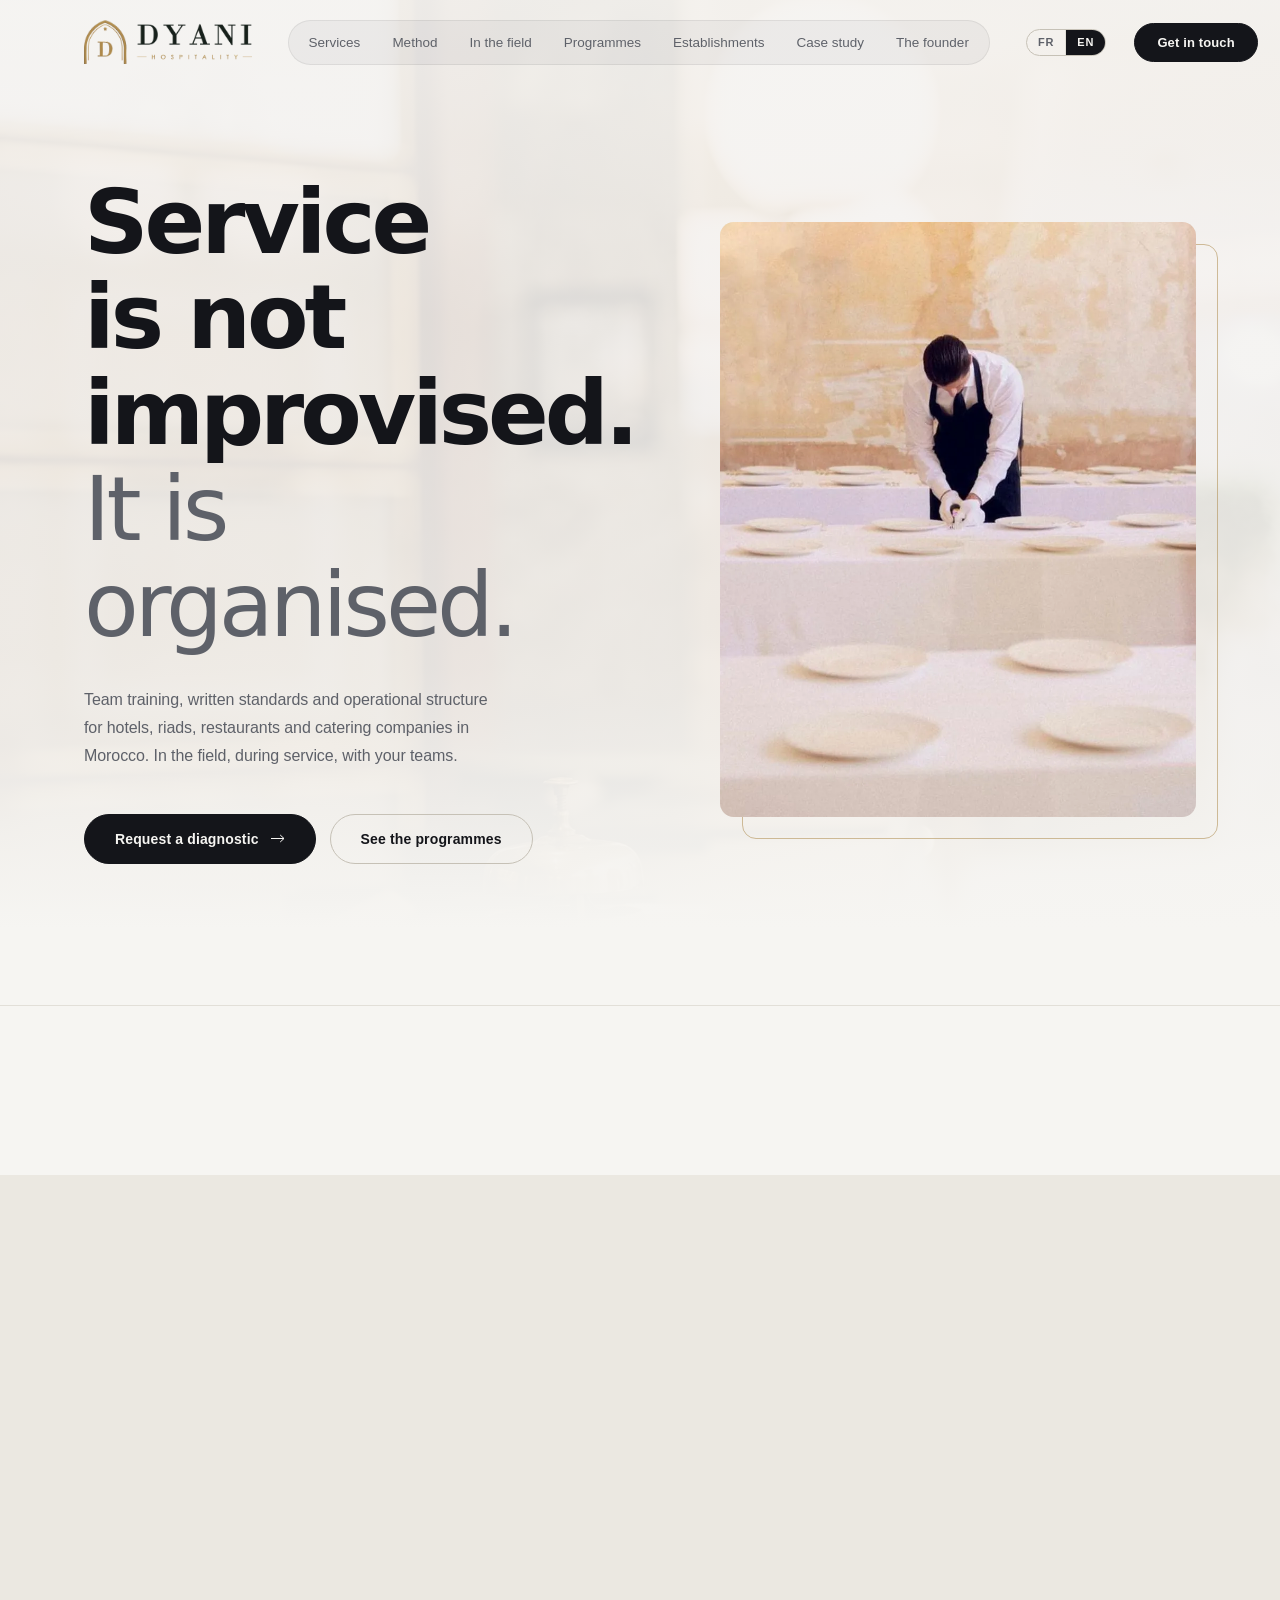
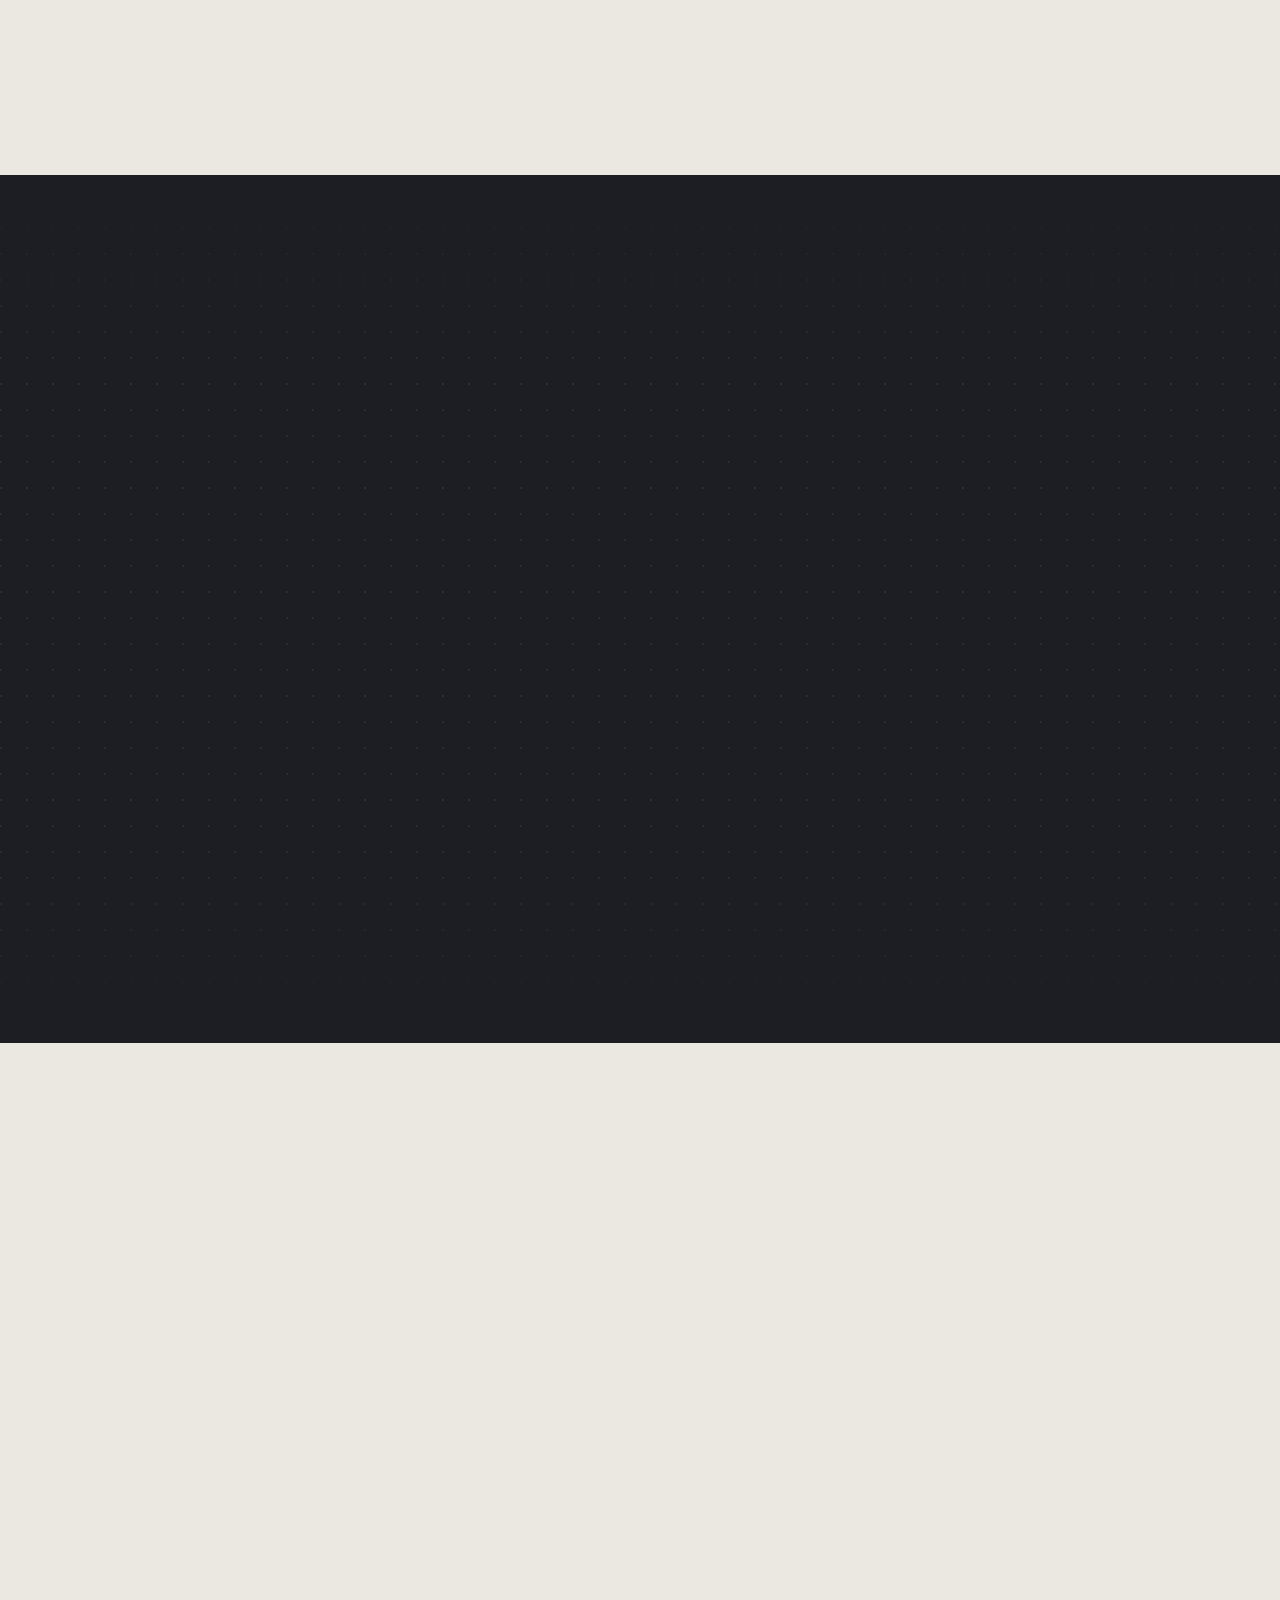
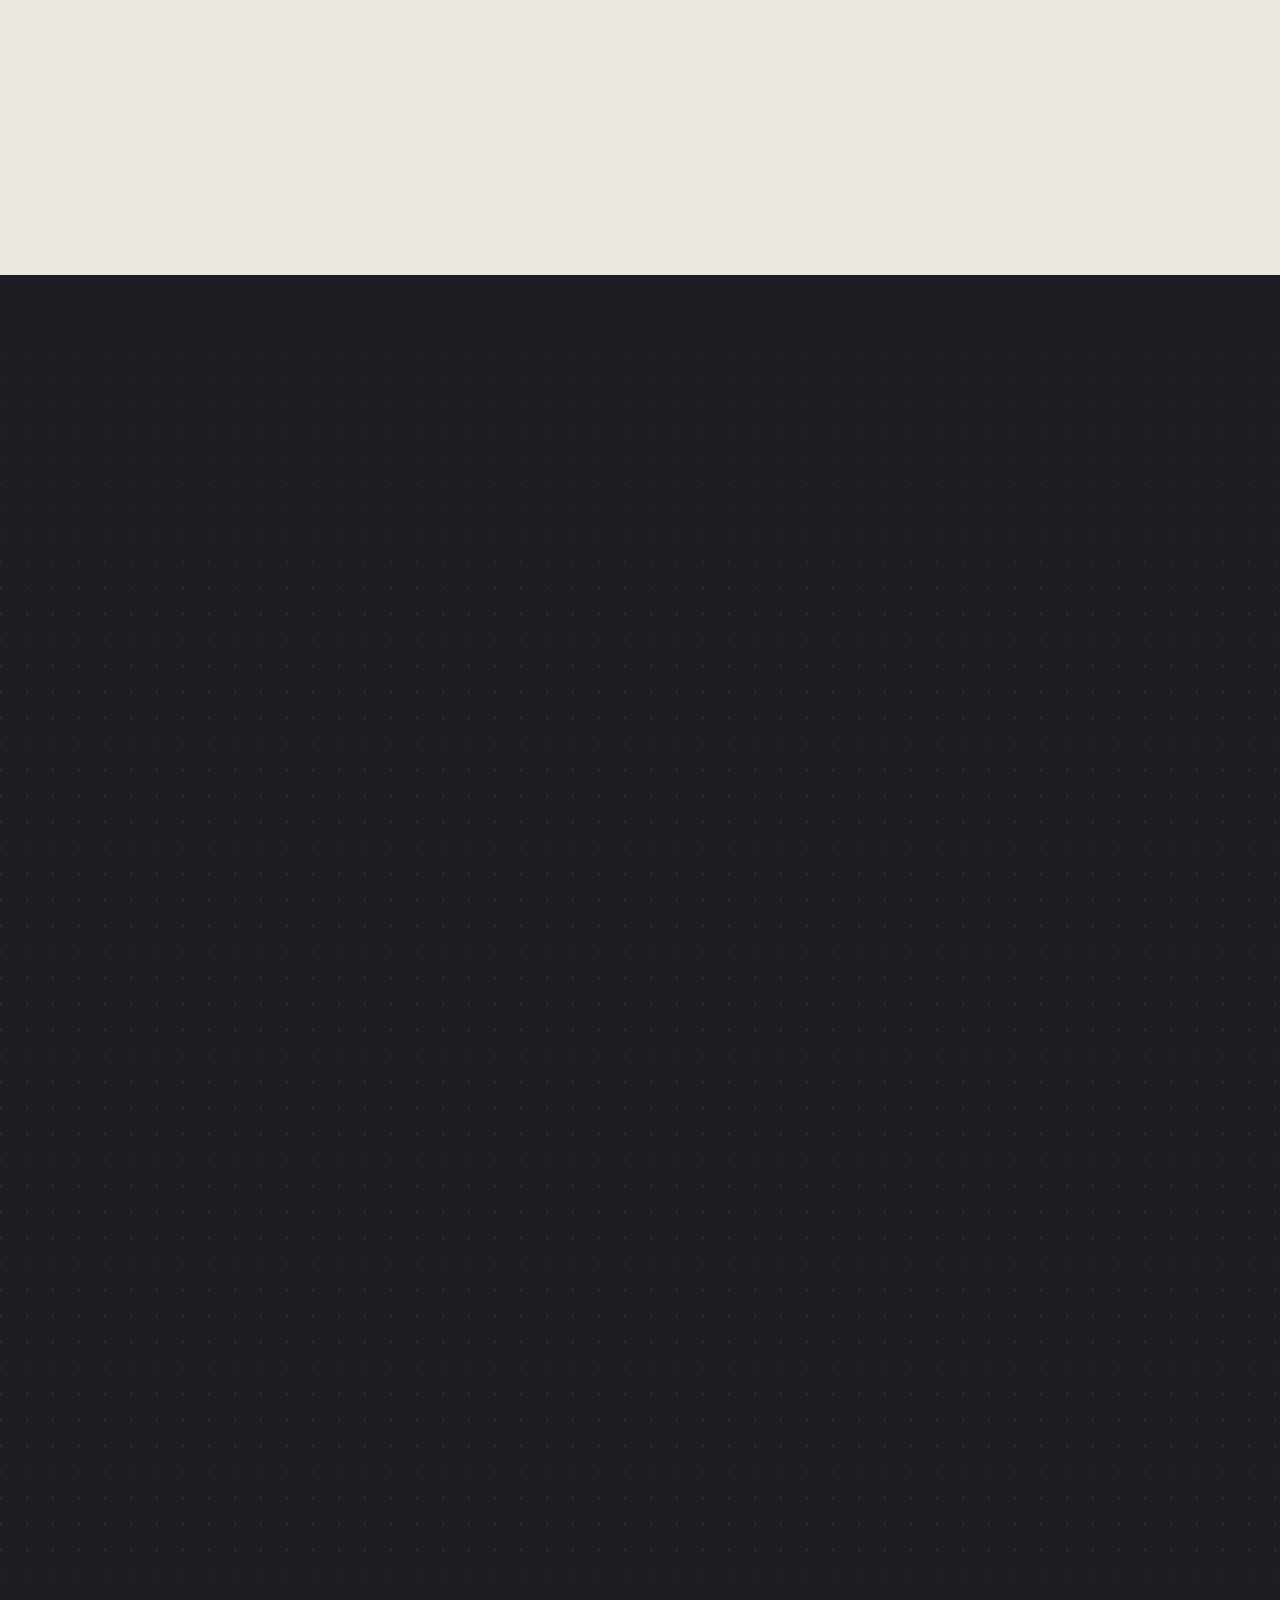
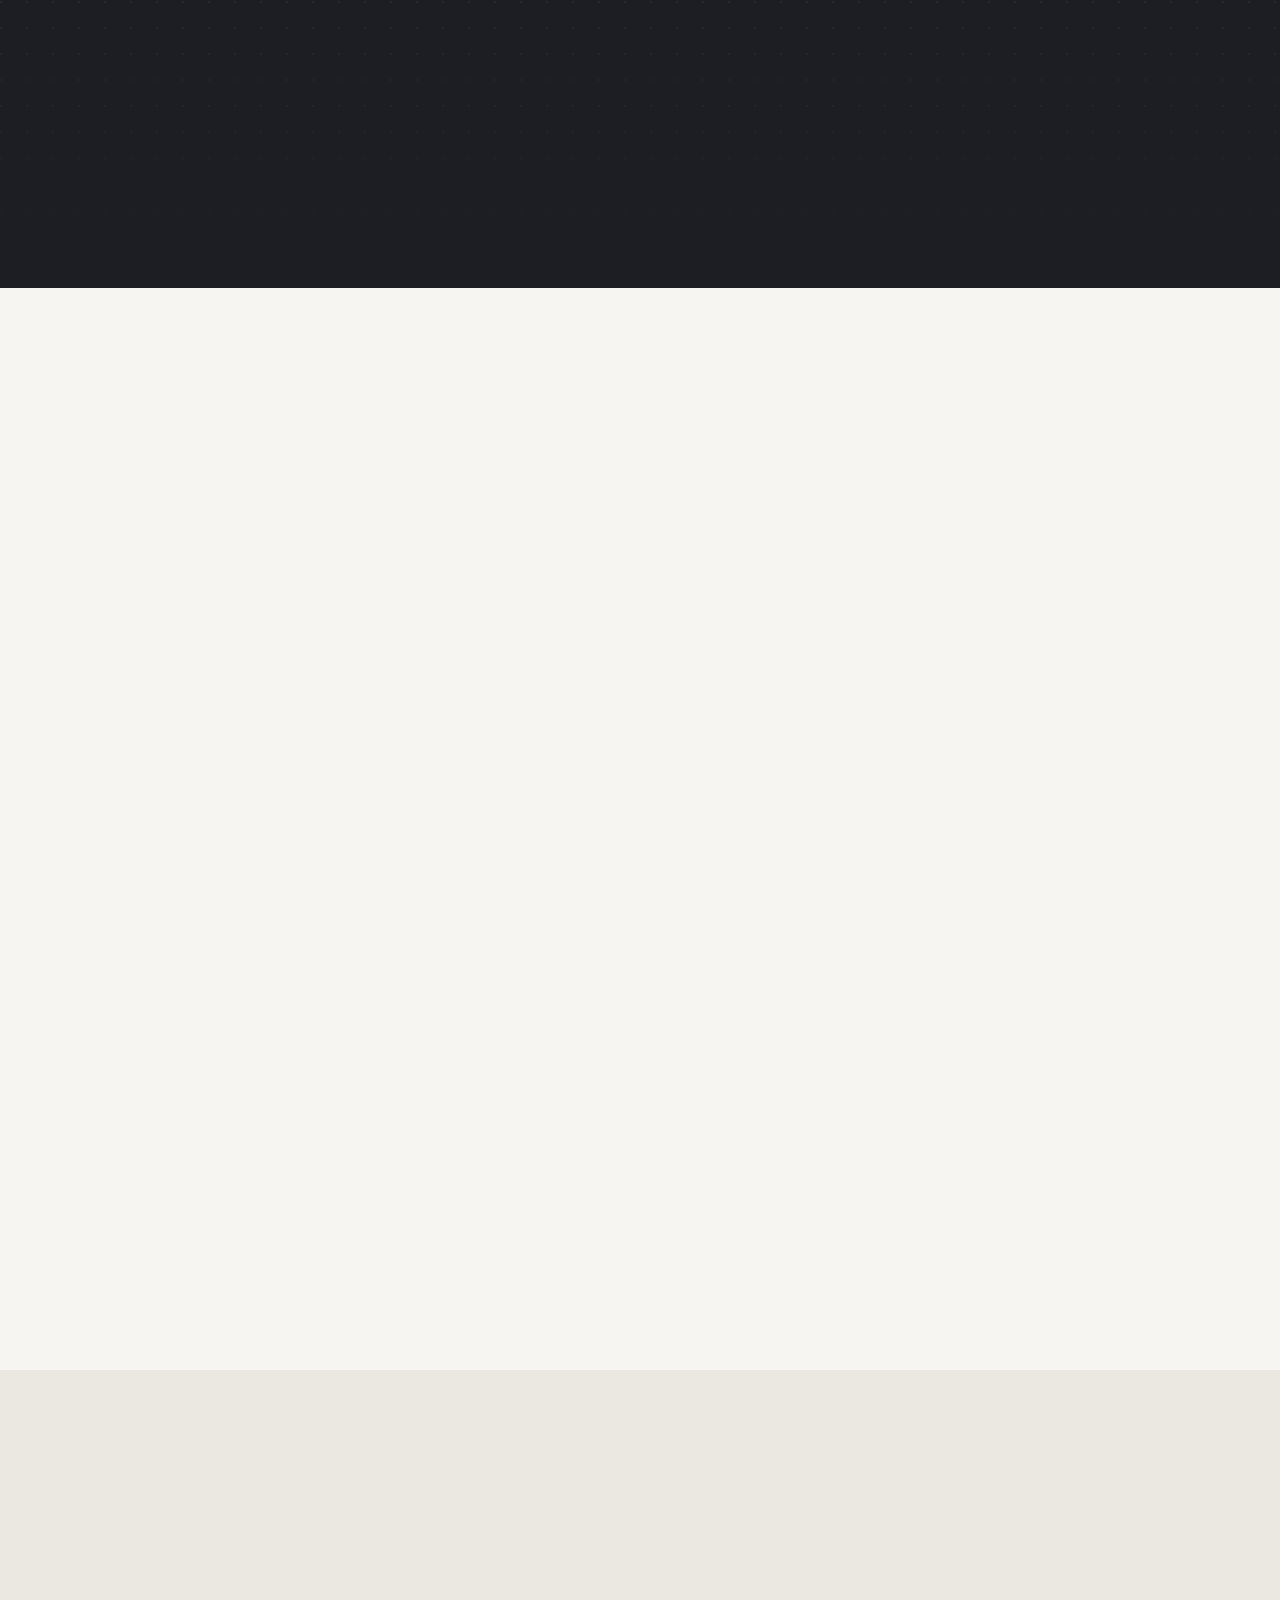
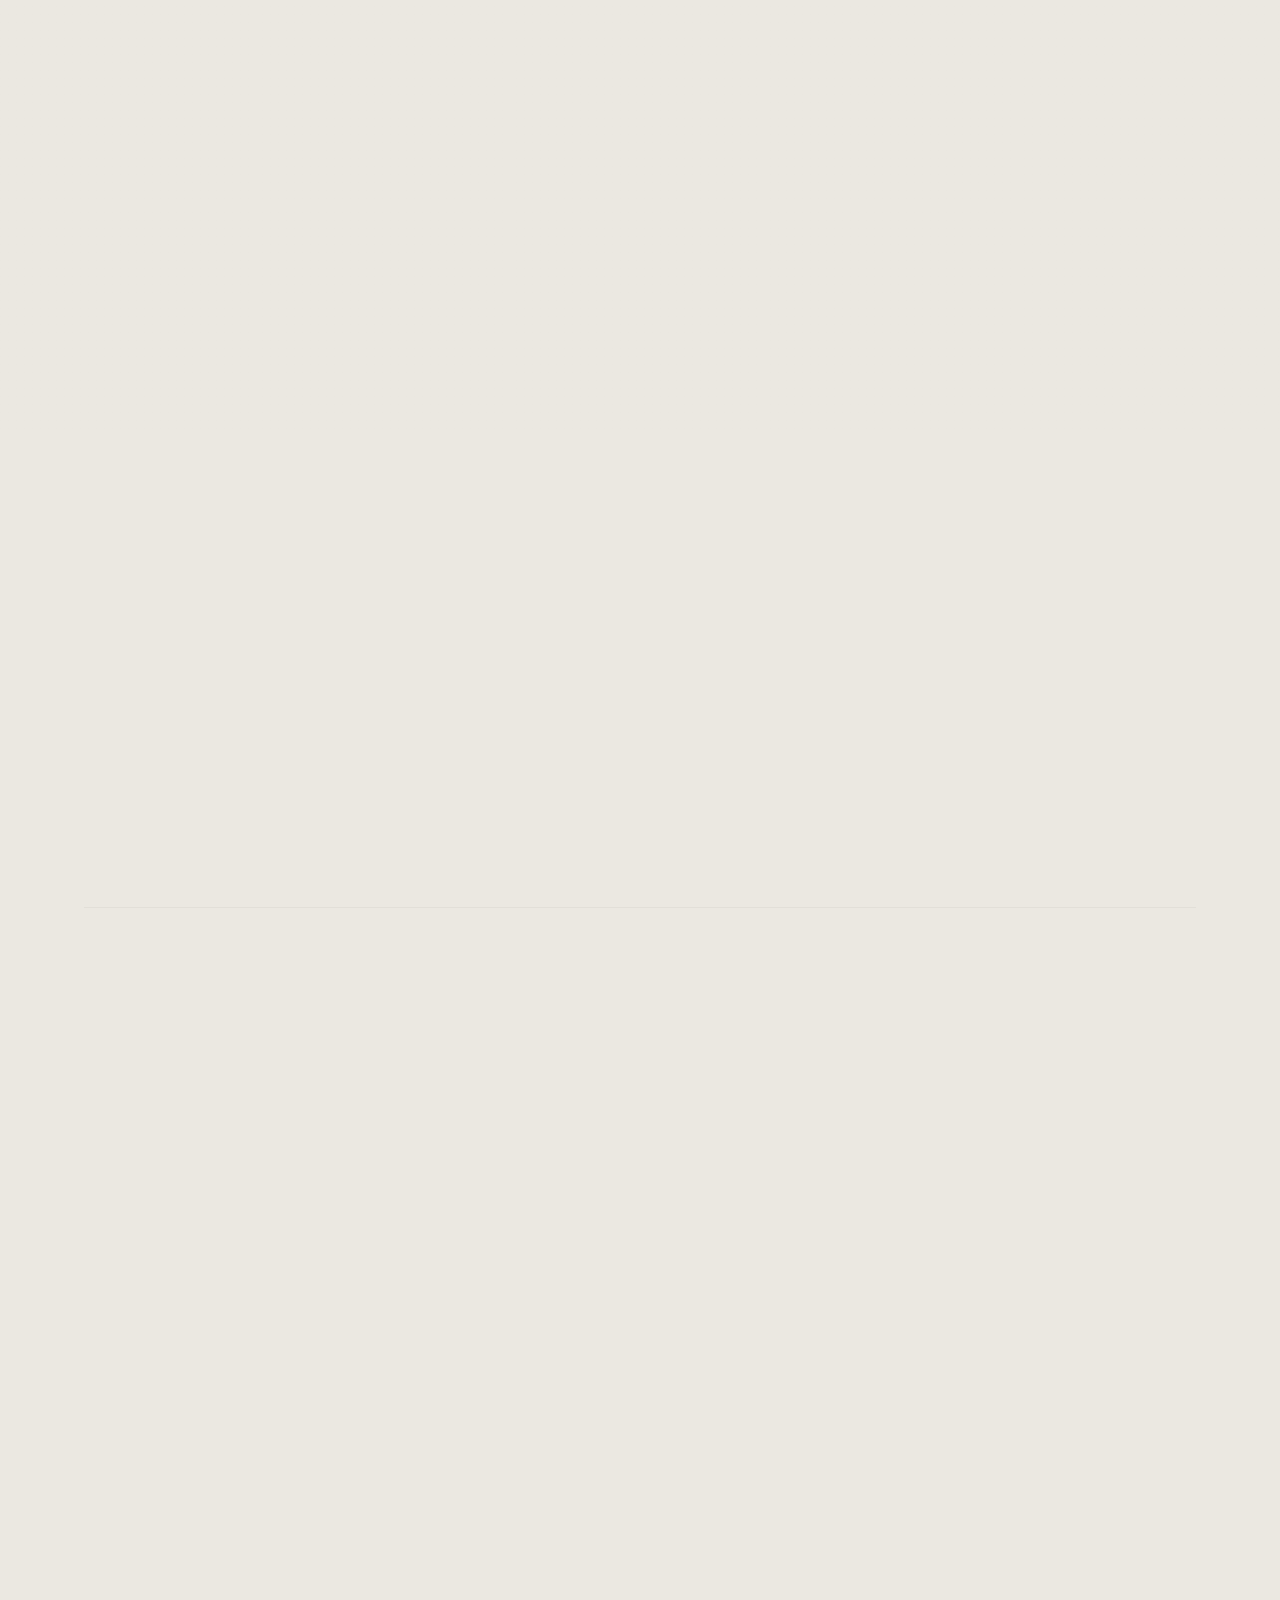
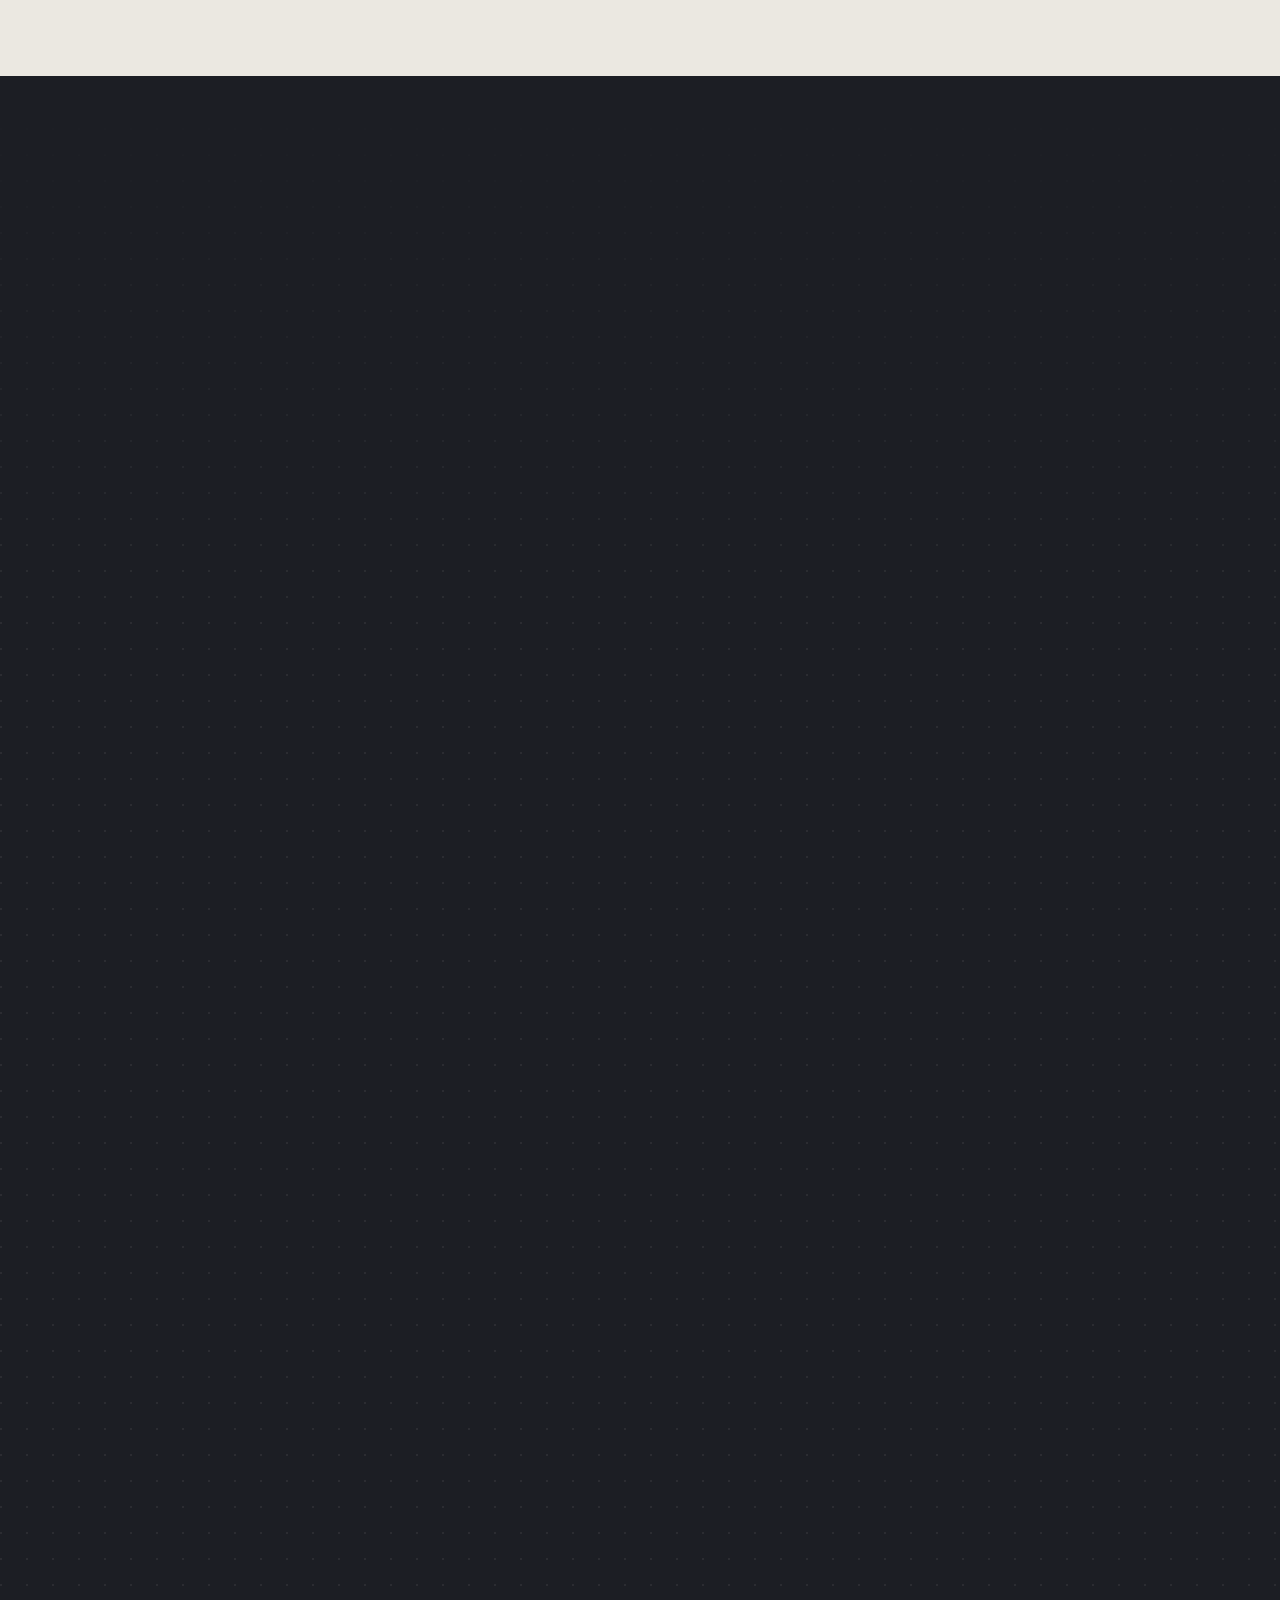
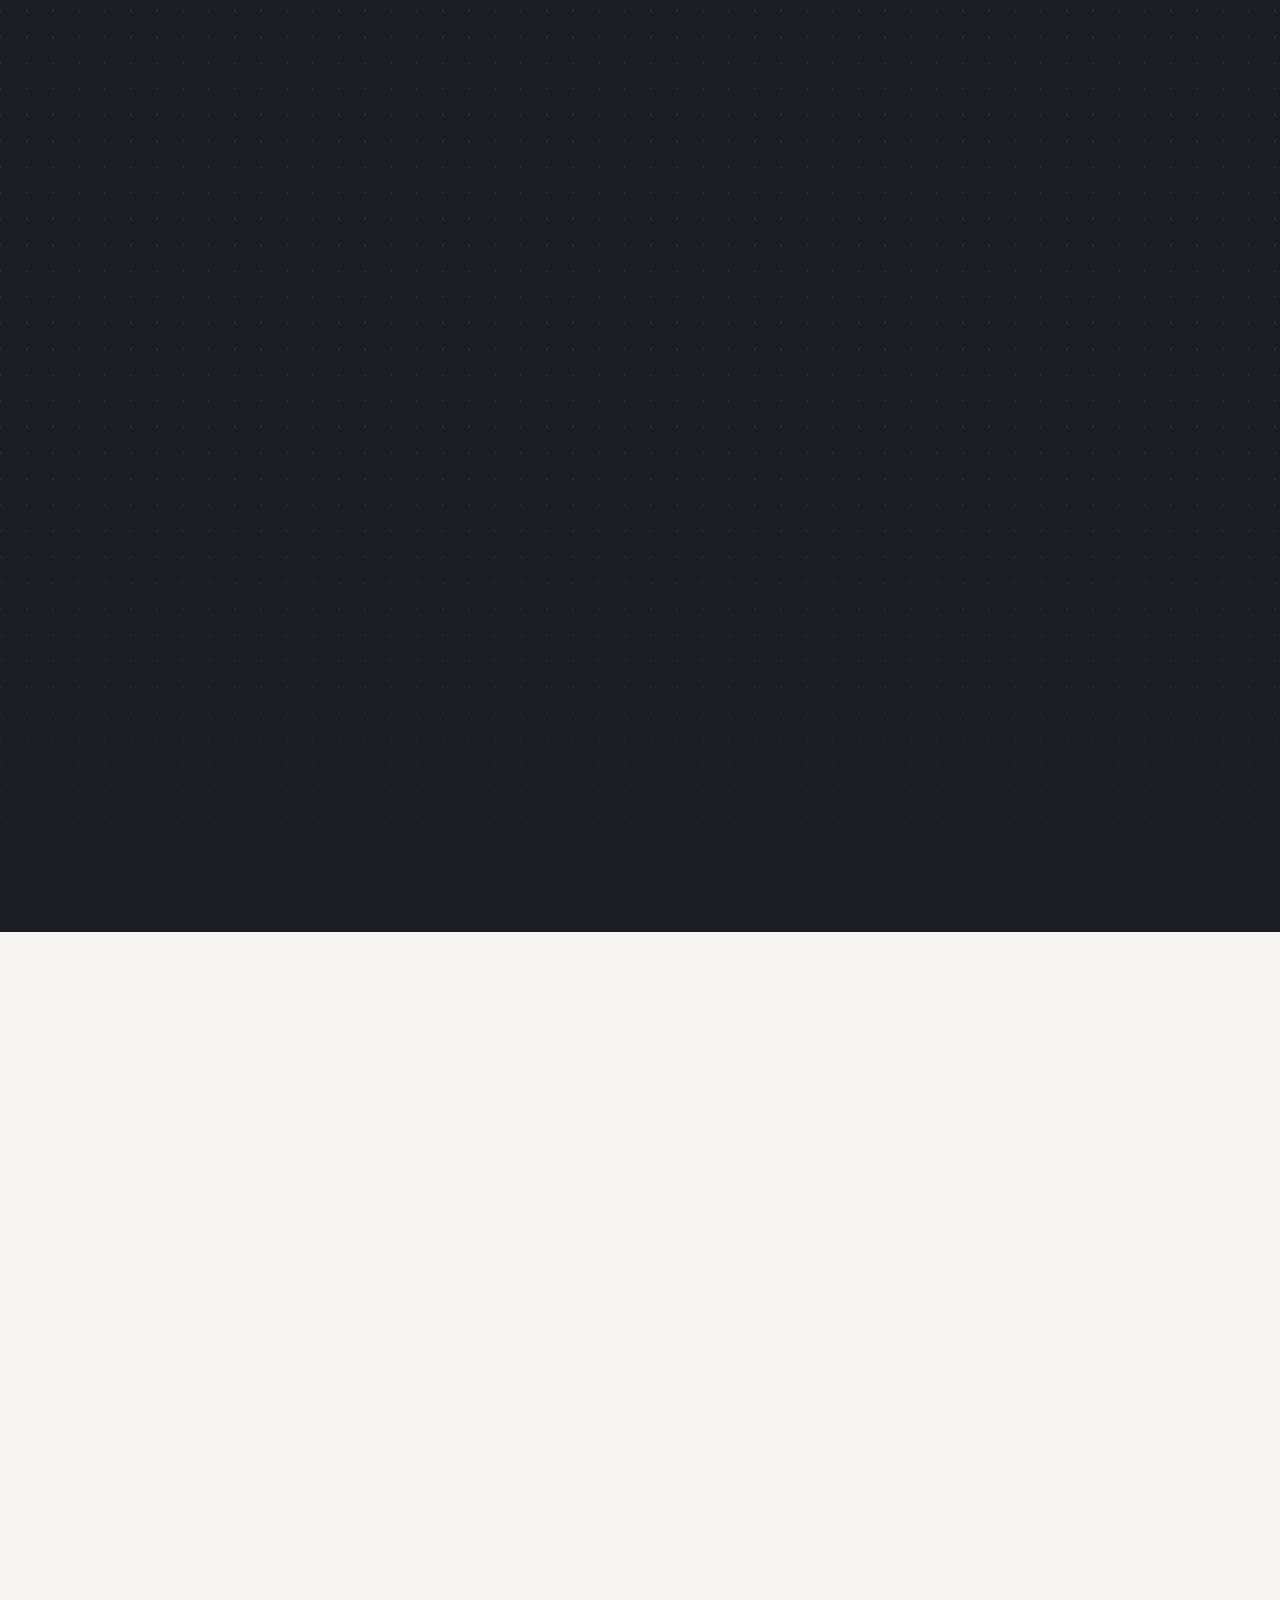
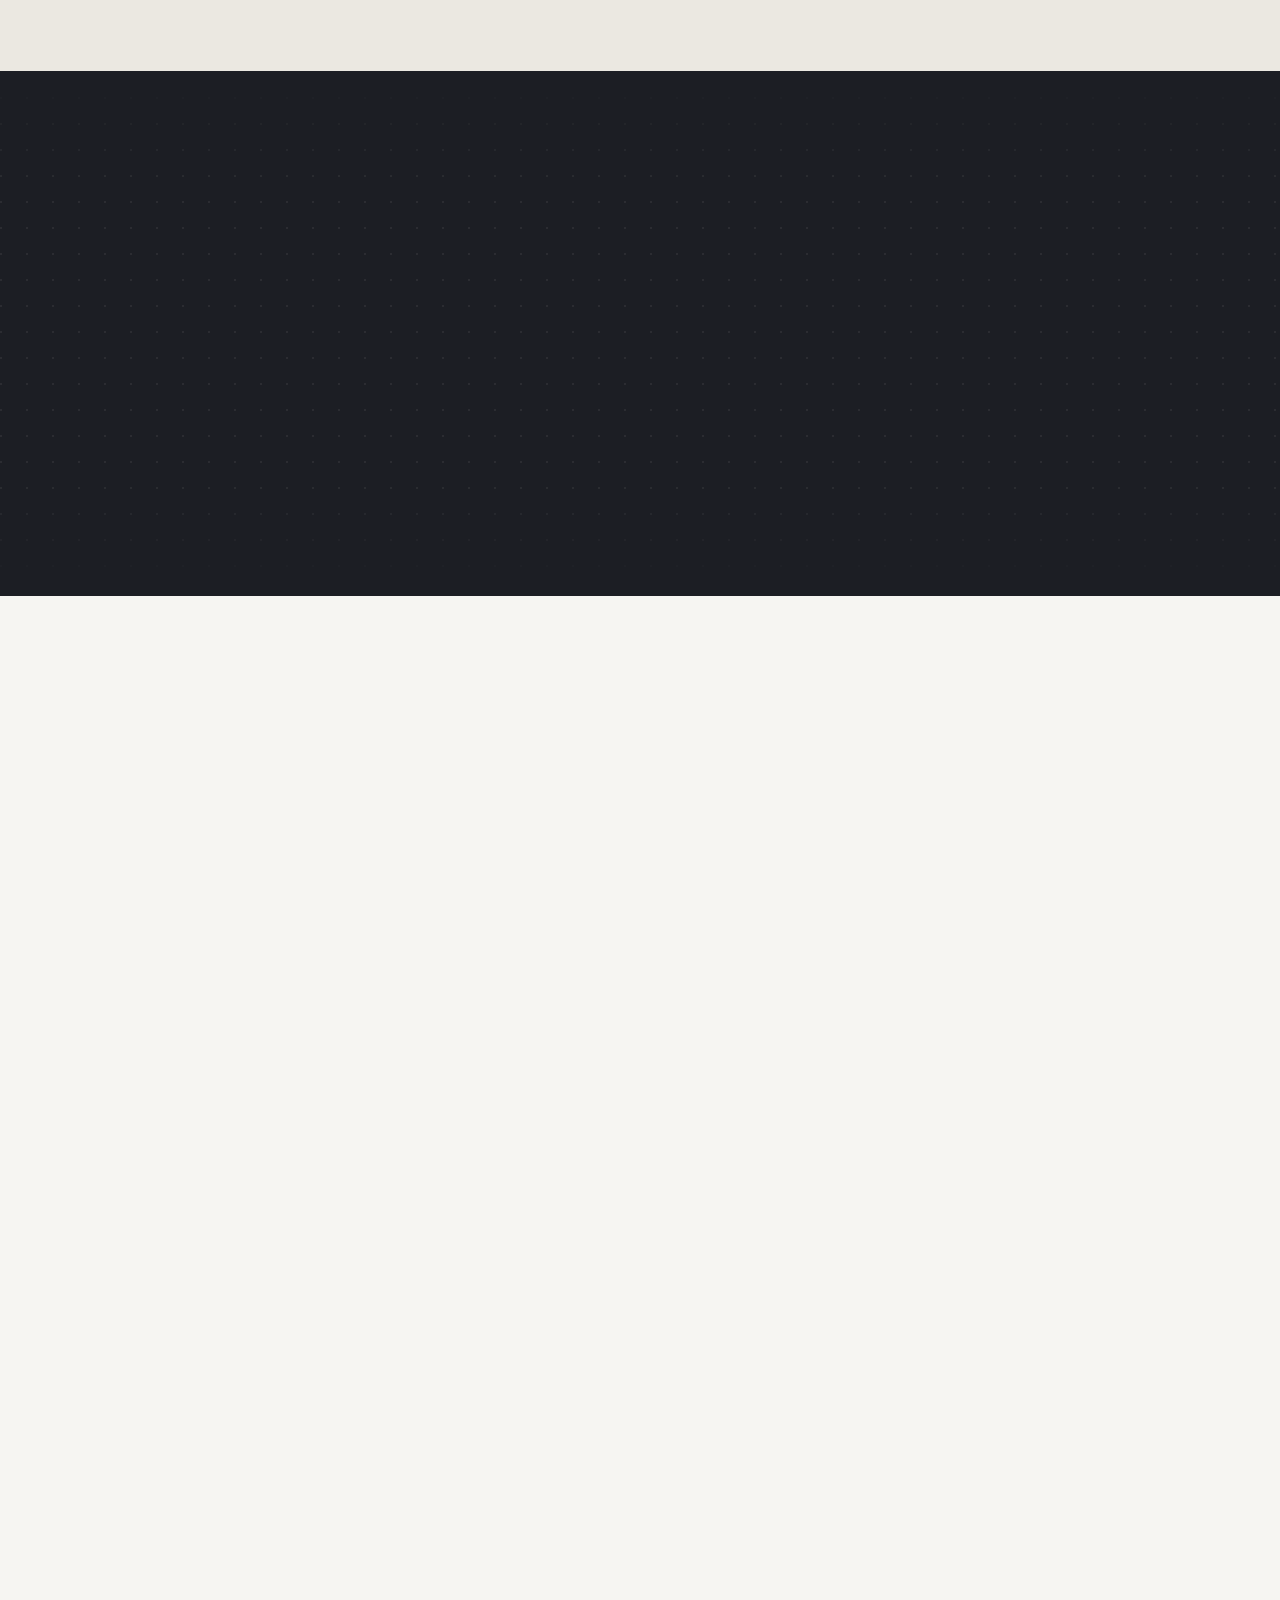
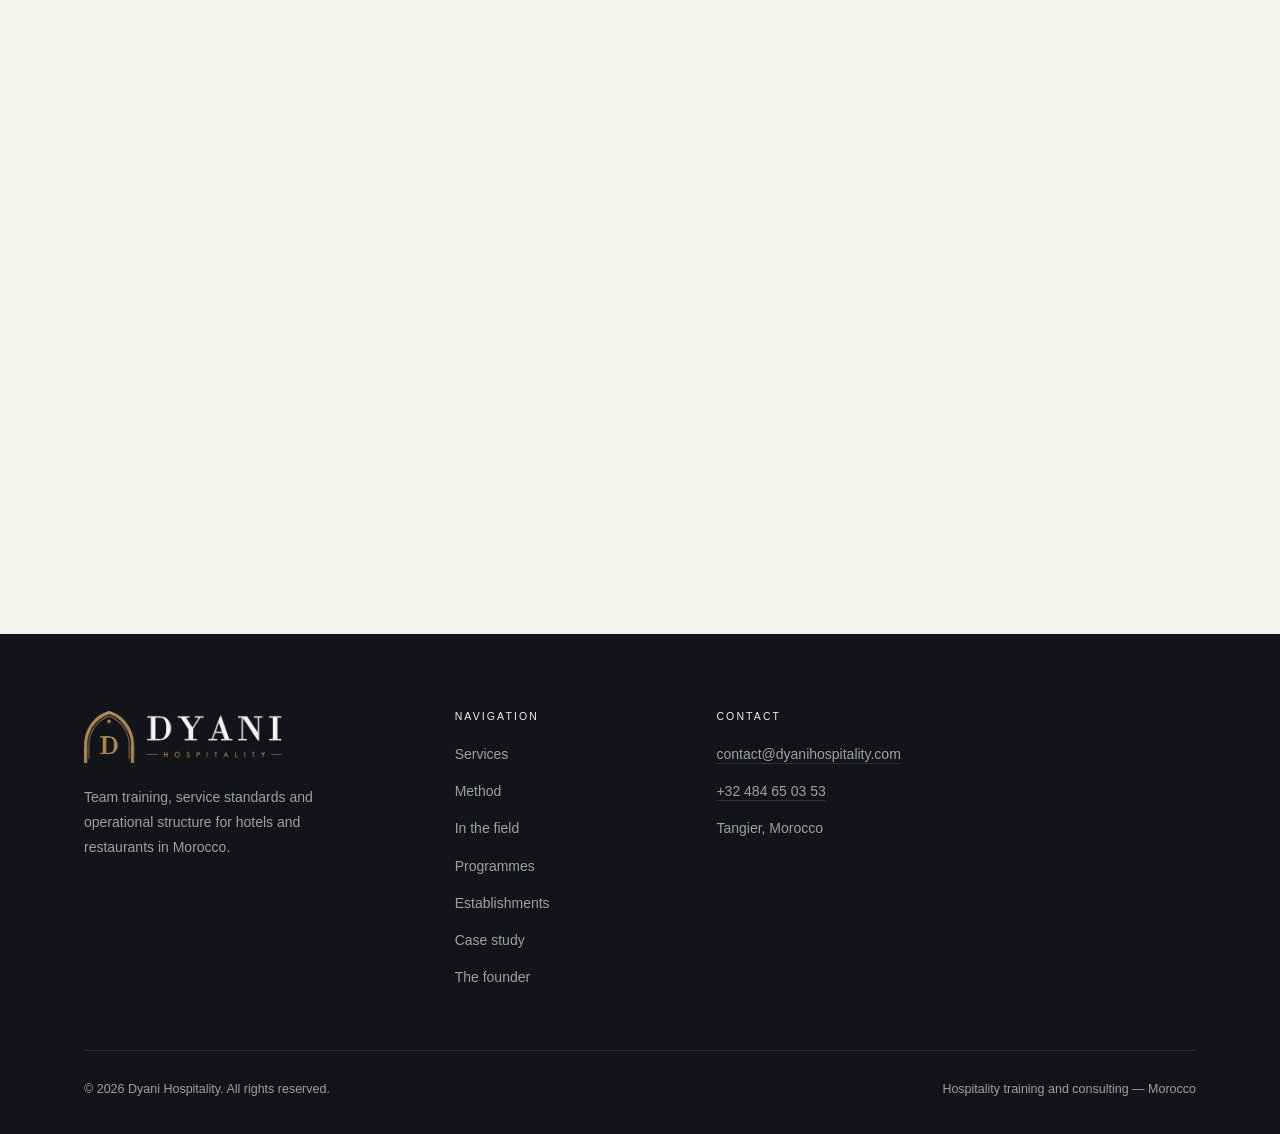
==== en/index.html @ 23495db3 "Refonte 3/13 — fonds photographiques et en-tête transparent Deux images d'ambiance très voilées, là " ====
<!DOCTYPE html>
<html lang="en">
<head>
<meta charset="UTF-8">
<script>document.documentElement.className+=" js";</script>
<meta name="viewport" content="width=device-width, initial-scale=1">
<title>Dyani Hospitality — Hospitality team training and service standards in Morocco</title>
<meta name="description" content="Team training, written standards and operational structure for hotels, riads, restaurants and caterers in Morocco. On-site observation, diagnostic, training and follow-up.">
<meta name="author" content="Dyani Hospitality">

<!-- ---------- Indexation ---------- -->
<meta name="robots" content="index, follow, max-image-preview:large">
<link rel="canonical" href="https://dyanihospitality.com/en/">
<link rel="alternate" hreflang="fr" href="https://dyanihospitality.com/">
<link rel="alternate" hreflang="en" href="https://dyanihospitality.com/en/">
<link rel="alternate" hreflang="x-default" href="https://dyanihospitality.com/">

<!-- ---------- Sécurité ----------
     Politique de sécurité du contenu : seules les ressources du site
     et les polices Google sont autorisées. Tout script injecté par un
     tiers est refusé par le navigateur. Le site ne peut pas non plus
     être encadré dans une iframe étrangère (protection anti-clickjacking).
-->
<meta http-equiv="Content-Security-Policy" content="default-src 'self'; script-src 'self'; style-src 'self'; font-src 'self'; img-src 'self' data:; media-src 'self'; connect-src 'self' https://api.web3forms.com; object-src 'none'; base-uri 'self'; form-action 'self'">
<meta name="referrer" content="strict-origin-when-cross-origin">

<!-- ---------- Partage ---------- -->
<meta property="og:type" content="website">
<meta property="og:locale" content="en_US">
<meta property="og:locale:alternate" content="fr_MA">
<meta property="og:site_name" content="Dyani Hospitality">
<meta property="og:title" content="Dyani Hospitality — Service is not improvised. It is organised.">
<meta property="og:description" content="Team training and service standards for hospitality establishments in Morocco.">
<meta property="og:url" content="https://dyanihospitality.com/en/">
<meta property="og:image" content="https://dyanihospitality.com/assets/img/og-image.jpg">
<meta property="og:image:width" content="1200">
<meta property="og:image:height" content="630">
<meta property="og:image:alt" content="Dyani Hospitality — Service is not improvised.">
<meta name="twitter:card" content="summary_large_image">
<meta name="theme-color" content="#1C1E24">

<!-- ---------- Icônes ---------- -->
<link rel="icon" href="../favicon.ico" sizes="any">
<link rel="icon" type="image/png" sizes="32x32" href="../assets/img/favicon-32.png">
<link rel="icon" type="image/png" sizes="16x16" href="../assets/img/favicon-16.png">
<link rel="apple-touch-icon" href="../assets/img/apple-touch-icon.png">

<!-- ---------- Polices et styles ---------- -->
<link rel="preload" as="image" href="../assets/img/hero-dressage.webp" type="image/webp">
<link rel="preload" as="font" type="font/woff2" crossorigin
      href="../assets/fonts/bricolage-latin.woff2">
<link rel="preload" as="font" type="font/woff2" crossorigin
      href="../assets/fonts/manrope-latin.woff2">
<link rel="stylesheet" href="../assets/css/style.css?v=20260923g">

<!-- ---------- Données structurées ---------- -->
<script type="application/ld+json">
{
  "@context": "https://schema.org",
  "@type": "ProfessionalService",
  "name": "Dyani Hospitality",
  "description": "Team training, service standards and operational structure for hotels and restaurants in Morocco.",
  "url": "https://dyanihospitality.com/en/",
  "image": "https://dyanihospitality.com/assets/img/og-image.jpg",
  "areaServed": { "@type": "Country", "name": "Morocco" },
  "address": { "@type": "PostalAddress", "addressLocality": "Tangier", "addressCountry": "MA" },
  "availableLanguage": ["fr", "ar"],
  "founder": {
    "@type": "Person",
    "name": "Ibrahim Dyani",
    "jobTitle": "Maître d'Hôtel, trainer and consultant in operational structure"
  },
  "knowsAbout": ["Hospitality training", "Service standards", "Floor management", "Operational structure"]
}
</script>
</head>
<body>
<div class="progress" id="prog" aria-hidden="true"></div>
<button class="skip" type="button" data-go="main">Skip to main content</button>
<header class="site-header" id="header">
  <nav class="nav" aria-label="Main navigation">
    <button class="brand stage st1" type="button" data-go="top" aria-label="Dyani Hospitality — back to top"><picture><source srcset="../assets/img/logo.webp" type="image/webp"><img src="../assets/img/logo.png" alt="Dyani Hospitality" width="880" height="231"></picture></button>

    <div class="nav__pill stage st1">
      <span class="nav__ind" aria-hidden="true"></span>
      <ul class="nav__links" id="navlinks">
      <li><button class="navlink" type="button" data-go="interventions">Services</button></li>
      <li><button class="navlink" type="button" data-go="methode">Method</button></li>
      <li><button class="navlink" type="button" data-go="terrain">In the field</button></li>
      <li><button class="navlink" type="button" data-go="formations">Programmes</button></li>
      <li><button class="navlink" type="button" data-go="etablissements">Establishments</button></li>
      <li><button class="navlink" type="button" data-go="constantin">Case study</button></li>
      <li><button class="navlink" type="button" data-go="fondateur">The founder</button></li>
    </ul>
    </div>

    <div class="nav__act stage st1">
      <div class="lang-sw"><a href="/" hreflang="fr" lang="fr">FR</a><a href="/en/" hreflang="en" lang="en" aria-current="true">EN</a></div>
      <button class="btn btn--dark btn--sm" type="button" data-go="contact">Get in touch</button>
      <button class="menu-btn" type="button" id="burger" aria-label="Open the menu" aria-expanded="false" aria-controls="mmenu"><span class="menu-btn__l" aria-hidden="true"><span class="menu-btn__w"><i>Menu</i><i>Close</i></span></span><span class="menu-btn__i" aria-hidden="true"><i></i><i></i></span></button>
    </div>
  </nav>
</header>
<div class="mmenu" id="mmenu" role="dialog" aria-modal="true" aria-label="Navigation">
  <div class="mmenu__in">
    <nav class="mmenu__nav" aria-label="Navigation">
      <button class="mlink" type="button" data-go="interventions">
        <svg class="mlink__ic" viewBox="0 0 24 24" fill="none" stroke="currentColor" stroke-width="1.25" stroke-linecap="round" stroke-linejoin="round" aria-hidden="true" focusable="false"><path d="M3.4 7.5h17M3.4 12h17M3.4 16.5h11"/><circle cx="18.6" cy="16.5" r="2.1"/></svg>
        <span class="mlink__t">Services</span>
      </button>
      <button class="mlink" type="button" data-go="methode">
        <svg class="mlink__ic" viewBox="0 0 24 24" fill="none" stroke="currentColor" stroke-width="1.25" stroke-linecap="round" stroke-linejoin="round" aria-hidden="true" focusable="false"><circle cx="5.5" cy="7" r="2.1"/><circle cx="5.5" cy="17" r="2.1"/><path d="M10.4 7h10.2M10.4 17h6.4"/></svg>
        <span class="mlink__t">Method</span>
      </button>
      <button class="mlink" type="button" data-go="terrain">
        <svg class="mlink__ic" viewBox="0 0 24 24" fill="none" stroke="currentColor" stroke-width="1.25" stroke-linecap="round" stroke-linejoin="round" aria-hidden="true" focusable="false"><rect x="2.6" y="5.4" width="14" height="13.2" rx="2.2"/><path d="m16.6 13.2 4.8 3V7.8l-4.8 3Z"/></svg>
        <span class="mlink__t">In the field</span>
      </button>
      <button class="mlink" type="button" data-go="formations">
        <svg class="mlink__ic" viewBox="0 0 24 24" fill="none" stroke="currentColor" stroke-width="1.25" stroke-linecap="round" stroke-linejoin="round" aria-hidden="true" focusable="false"><path d="M6.3 2.9h7.4l4.4 4.4v13.8H6.3Z"/><path d="M13.5 2.9v4.5h4.5"/><path d="M9.3 12.4h5.6M9.3 16.1h4"/></svg>
        <span class="mlink__t">Programmes</span>
      </button>
      <button class="mlink" type="button" data-go="etablissements">
        <svg class="mlink__ic" viewBox="0 0 24 24" fill="none" stroke="currentColor" stroke-width="1.25" stroke-linecap="round" stroke-linejoin="round" aria-hidden="true" focusable="false"><path d="M2.6 20.6h18.8"/><path d="M4.2 20.6V11h4.3v9.6"/><path d="M8.5 20.6V6.6h6.5v14"/><path d="M15 20.6v-6.4h4.7v6.4"/></svg>
        <span class="mlink__t">Establishments</span>
      </button>
      <button class="mlink" type="button" data-go="constantin">
        <svg class="mlink__ic" viewBox="0 0 24 24" fill="none" stroke="currentColor" stroke-width="1.25" stroke-linecap="round" stroke-linejoin="round" aria-hidden="true" focusable="false"><path d="M3 7.8h18v11.4a1.6 1.6 0 0 1-1.6 1.6H4.6A1.6 1.6 0 0 1 3 19.2Z"/><path d="M9 7.8V5.6a1.6 1.6 0 0 1 1.6-1.6h2.8A1.6 1.6 0 0 1 15 5.6v2.2"/><path d="M3 12.6h18"/></svg>
        <span class="mlink__t">Case study</span>
      </button>
      <button class="mlink" type="button" data-go="fondateur">
        <svg class="mlink__ic" viewBox="0 0 24 24" fill="none" stroke="currentColor" stroke-width="1.25" stroke-linecap="round" stroke-linejoin="round" aria-hidden="true" focusable="false"><circle cx="12" cy="8.4" r="3.5"/><path d="M5.3 20.4a6.7 6.7 0 0 1 13.4 0"/></svg>
        <span class="mlink__t">The founder</span>
      </button>
      <button class="mlink" type="button" data-go="avis">
        <svg class="mlink__ic" viewBox="0 0 24 24" fill="none" stroke="currentColor" stroke-width="1.25" stroke-linecap="round" stroke-linejoin="round" aria-hidden="true" focusable="false"><circle cx="12" cy="9.4" r="5.4"/><path d="M12 6.9v2.6l1.8 1.1"/><path d="m8.4 14.4-1.1 6 4.7-2.4 4.7 2.4-1.1-6"/></svg>
        <span class="mlink__t">Recommendation</span>
      </button>
      <button class="mlink" type="button" data-go="contact">
        <svg class="mlink__ic" viewBox="0 0 24 24" fill="none" stroke="currentColor" stroke-width="1.25" stroke-linecap="round" stroke-linejoin="round" aria-hidden="true" focusable="false"><rect x="2.7" y="4.9" width="18.6" height="14.2" rx="2.2"/><path d="m3.4 6.6 8.6 6 8.6-6"/></svg>
        <span class="mlink__t">Contact</span>
      </button>
    </nav>
    <div class="mmenu__foot">
      <a class="mact mact--wa" data-wa href="#" target="_blank" rel="noopener noreferrer"><svg class="mact__ic" viewBox="0 0 24 24" fill="none" stroke="currentColor" stroke-width="1.25" stroke-linecap="round" stroke-linejoin="round" aria-hidden="true" focusable="false"><path d="M3.4 20.6 4.8 16a8.2 8.2 0 1 1 3.2 3.2Z"/><path d="M8.9 9.1c.4 2.9 3.1 5.6 6 6l1-1.7 2 1-.6 1.9a5.6 5.6 0 0 1-5.1-1.5 5.6 5.6 0 0 1-1.5-5.1l1.9-.6 1 2Z"/></svg><span>WhatsApp</span></a>
      <button class="mact mact--cta" type="button" data-go="contact"><span>Get in touch</span></button>
      <div class="mmenu__lang">
        <span class="mmenu__langlab">Language</span>
        <div class="lang-sw"><a href="/en/" hreflang="en" lang="en" aria-current="true">EN</a><a href="/" hreflang="fr" lang="fr">FR</a></div>
      </div>
    </div>
  </div>
</div>


<main id="main">
<span id="top"></span>

<!-- ==================== HERO ==================== -->

<section class="hero">
  <div class="hero__bg" aria-hidden="true">
      <picture>
        <source type="image/avif" srcset="../assets/img/accueil-sonnette-900.avif 900w, ../assets/img/accueil-sonnette-1800.avif 1800w" sizes="100vw">
        <source type="image/webp" srcset="../assets/img/accueil-sonnette-900.webp 900w, ../assets/img/accueil-sonnette-1800.webp 1800w" sizes="100vw">
        <img src="../assets/img/accueil-sonnette-900.webp" alt="" width="1800" height="2700" decoding="async" loading="eager" fetchpriority="low">
      </picture>
    </div>
  <div class="wrap">
    <div class="hero__grid">
      <div>
        <h1 class="display h-hero hero__t stage st2">Service is not improvised. <em>It is organised.</em></h1>
        <p class="lead hero__lead stage st3">
          Team training, written standards and operational structure for hotels, riads, restaurants and catering companies in Morocco. In the field, during service, with your teams.
        </p>
        <div class="hero__cta stage st4">
          <button class="btn btn--dark" type="button" data-go="contact">Request a diagnostic
            <svg class="arrow" width="14" height="9" viewBox="0 0 14 9" fill="none" aria-hidden="true"><path d="M9.2 1 13 4.5 9.2 8M13 4.5H0" stroke="currentColor" stroke-width="1"/></svg>
          </button>
          <button class="btn btn--line" type="button" data-go="formations">See the programmes</button>
        </div>
      </div>

      <div class="arch stage st5" data-rv="scale">
        <span class="arch__line" aria-hidden="true"></span>
        <div class="arch__img">
          <picture><source srcset="../assets/img/hero-dressage.webp" type="image/webp"><img src="../assets/img/hero-dressage.jpg" alt="Chef de rang laying the covers before service" width="900" height="1125" loading="eager" decoding="sync" fetchpriority="high"></picture>
        </div>
      </div>
    </div>
  </div>
</section>

<!-- ==================== REPÈRES ==================== -->

<section class="marks">
  <div class="wrap">
    <div class="marks__g">
      <div class="mark" data-rv="up"><div class="mark__k">Since 2010</div><div class="mark__v">on the floor, from fine dining to State protocol</div></div>
      <div class="mark" data-rv="up"><div class="mark__k">Since 2020</div><div class="mark__v">training teams and their supervisors</div></div>
      <div class="mark" data-rv="up"><div class="mark__k">FR · AR</div><div class="mark__v">training delivered in either language</div></div>
      <div class="mark" data-rv="up"><div class="mark__k">Across Morocco</div><div class="mark__v">Tangier, Casablanca, Marrakech, Agadir</div></div>
    </div>
  </div>
</section>

<!-- ==================== CONSTAT ==================== -->

<section class="section s-sable">
  <div class="wrap">
    <div class="constat">
      <h2 class="display constat__t" data-rv="left">An establishment can be refurbished, well marketed and beautifully designed, and still deliver an inconsistent experience.</h2>
      <div class="constat__p" data-rv="right">
        <p class="lead">Because inconsistency almost never comes from a lack of goodwill. It comes from the absence of a written standard, from middle managers promoted without ever being trained to manage, and from new staff who learn the job by watching the person next to them.</p>
        <p class="lead">Dyani Hospitality does not simply come in to train. We observe your services, identify where the experience breaks down, write the standards that are missing, train your teams to hold them, then verify on site that they still hold three months later.</p>
        <p class="constat__end">The aim is not to make you dependent on a consultant. It is to leave behind a system that works without us.</p>
      </div>
    </div>
  </div>
</section>

<!-- ==================== INTERVENTIONS ==================== -->

<section class="section s-navy" id="interventions">
  <div class="wrap">
    <div class="head-row u-mb-xl" data-rv="up">
      <div>
        <p class="eyebrow">Services</p>
        <h2 class="display h-1 head">Four areas of work, a single objective</h2>
        <p class="lead u-mt-l">Every assignment combines these registers according to what the diagnostic reveals. They rarely work in isolation.</p>
      </div>
      <button class="btn btn--light btn--sm" type="button" data-go="contact">Discuss your needs</button>
    </div>

    <div class="dom">
      <article class="dom__c" data-rv="up"><span class="dom__n">01</span><h3>Service and guest experience</h3><p>Welcome, guest relations, complaint handling and consistency of the experience at every point of contact.</p></article>
      <article class="dom__c" data-rv="up"><span class="dom__n">02</span><h3>Supervision and management</h3><p>Training chefs de rang, maîtres d'hôtel, housekeeping supervisors and front-office managers in floor-level management.</p></article>
      <article class="dom__c" data-rv="up"><span class="dom__n">03</span><h3>Team training</h3><p>Building skills in the practical craft of the dining room, the bar, the front desk and housekeeping.</p></article>
      <article class="dom__c" data-rv="up"><span class="dom__n">04</span><h3>Standards and structure</h3><p>Writing procedures, checklists and role descriptions, then verifying that they are genuinely applied.</p></article>
    </div>
  </div>
</section>

<!-- ==================== MÉTHODE ==================== -->

<section class="section s-sable" id="methode">
  <div class="wrap">
    <div data-rv="up" class="u-mb-m u-nar-62">
      <p class="eyebrow">Method</p>
      <h2 class="display h-1 head">A method in seven stages</h2>
      <p class="lead u-mt-l">Each stage produces a deliverable. None is optional: it is their sequence that makes the result last.</p>
    </div>

    <ol class="steps">
      <li class="steps__i" data-rv="up">
        <div class="steps__h">
          <svg class="steps__ic" viewBox="0 0 24 24" fill="none" stroke="currentColor" stroke-width="1.25" stroke-linecap="round" stroke-linejoin="round" aria-hidden="true" focusable="false"><path d="M1.75 12S5.4 5.75 12 5.75 22.25 12 22.25 12 18.6 18.25 12 18.25 1.75 12 1.75 12Z"/><circle cx="12" cy="12" r="3.1"/></svg>
          <span class="steps__n" aria-hidden="true">01</span>
        </div>
        <h3 class="display steps__t">Observe</h3>
        <p class="steps__d">Several services followed in real conditions, without intervening.</p>
      </li>
      <li class="steps__i" data-rv="up">
        <div class="steps__h">
          <svg class="steps__ic" viewBox="0 0 24 24" fill="none" stroke="currentColor" stroke-width="1.25" stroke-linecap="round" stroke-linejoin="round" aria-hidden="true" focusable="false"><circle cx="10.75" cy="10.75" r="6.5"/><path d="m15.6 15.6 4.9 4.9"/></svg>
          <span class="steps__n" aria-hidden="true">02</span>
        </div>
        <h3 class="display steps__t">Diagnose</h3>
        <p class="steps__d">Where the experience breaks down, and the real causes behind it.</p>
      </li>
      <li class="steps__i" data-rv="up">
        <div class="steps__h">
          <svg class="steps__ic" viewBox="0 0 24 24" fill="none" stroke="currentColor" stroke-width="1.25" stroke-linecap="round" stroke-linejoin="round" aria-hidden="true" focusable="false"><path d="M6.25 2.75h7.5l4.5 4.5v14h-12Z"/><path d="M13.5 2.75v4.75h4.75"/><path d="M9.25 12.5h6M9.25 16.25h4.25"/></svg>
          <span class="steps__n" aria-hidden="true">03</span>
        </div>
        <h3 class="display steps__t">Structure</h3>
        <p class="steps__d">Standards, procedures and checklists written in a format teams will use.</p>
      </li>
      <li class="steps__i" data-rv="up">
        <div class="steps__h">
          <svg class="steps__ic" viewBox="0 0 24 24" fill="none" stroke="currentColor" stroke-width="1.25" stroke-linecap="round" stroke-linejoin="round" aria-hidden="true" focusable="false"><circle cx="9.25" cy="8" r="3.1"/><path d="M3.25 19.5a6 6 0 0 1 12 0"/><path d="M16.4 5.3a3.1 3.1 0 0 1 0 5.4"/><path d="M17.9 14.4a6 6 0 0 1 2.85 5.1"/></svg>
          <span class="steps__n" aria-hidden="true">04</span>
        </div>
        <h3 class="display steps__t">Train</h3>
        <p class="steps__d">Transmission to the teams, on site and in real situations.</p>
      </li>
      <li class="steps__i" data-rv="up">
        <div class="steps__h">
          <svg class="steps__ic" viewBox="0 0 24 24" fill="none" stroke="currentColor" stroke-width="1.25" stroke-linecap="round" stroke-linejoin="round" aria-hidden="true" focusable="false"><path d="M4.75 19.25 19.25 4.75"/><path d="M10.5 4.75h8.75V13.5"/></svg>
          <span class="steps__n" aria-hidden="true">05</span>
        </div>
        <h3 class="display steps__t">Deploy</h3>
        <p class="steps__d">Supervisors supported through the first services of application.</p>
      </li>
      <li class="steps__i" data-rv="up">
        <div class="steps__h">
          <svg class="steps__ic" viewBox="0 0 24 24" fill="none" stroke="currentColor" stroke-width="1.25" stroke-linecap="round" stroke-linejoin="round" aria-hidden="true" focusable="false"><path d="M3.5 20.25h17"/><path d="M7.25 20.25v-5.5M12 20.25V7.75M16.75 20.25v-8.5"/></svg>
          <span class="steps__n" aria-hidden="true">06</span>
        </div>
        <h3 class="display steps__t">Measure</h3>
        <p class="steps__d">Mystery visits, a gap-to-standard grid and agreed indicators.</p>
      </li>
      <li class="steps__i" data-rv="up">
        <div class="steps__h">
          <svg class="steps__ic" viewBox="0 0 24 24" fill="none" stroke="currentColor" stroke-width="1.25" stroke-linecap="round" stroke-linejoin="round" aria-hidden="true" focusable="false"><path d="M20.25 12A8.25 8.25 0 0 1 5.6 17.2"/><path d="M3.75 12A8.25 8.25 0 0 1 18.4 6.8"/><path d="M18.9 3.5v3.6h-3.6"/><path d="M5.1 20.5v-3.6h3.6"/></svg>
          <span class="steps__n" aria-hidden="true">07</span>
        </div>
        <h3 class="display steps__t">Refine</h3>
        <p class="steps__d">Correcting what did not hold, adjusting to the reality of the operation.</p>
      </li>
    </ol>
  </div>
</section>

<!-- ==================== SUR LE TERRAIN ==================== -->

<section class="section s-navy" id="terrain">
  <div class="wrap">

    <div data-rv="up" class="u-mb-l u-nar-62">
      <p class="eyebrow">In the field</p>
      <h2 class="display h-1 head">What an assignment actually looks like</h2>
      <p class="lead u-mt-l">
        Training does not happen in a seminar room, at a distance from the operation. It happens where service takes place, with the teams who deliver it, on the equipment they actually use.
      </p>
    </div>

    <div class="terr__top">
      <!-- ------------------------------------------------------------
           VIDÉO
           Format vertical 480×848, 34 s. Le fichier n'est chargé
           qu'au clic (preload="none") : la page reste légère.
           ⚠ LÉGENDE À CONFIRMER — décrire ce que montre la séquence.
           ------------------------------------------------------------ -->
      <figure class="vframe u-m0" data-rv="scale">
        <div class="vframe__in">
          <!-- preload="metadata" : le navigateur ne télécharge que l'en-tête
               et affiche la première image réelle de la séquence. Le corps
               de la vidéo (5 Mo) n'est chargé qu'au clic. -->
          <video preload="metadata" playsinline width="480" height="848">
            <source src="../assets/video/formation-terrain.mp4" type="video/mp4">
            Your browser cannot play this video.
          </video>
          <button class="vframe__ov" type="button" aria-label="Play the video of the training session">
            <span class="vplay" aria-hidden="true">
              <svg width="17" height="20" viewBox="0 0 17 20" fill="none"><path d="M16 10 1 19V1l15 9Z" fill="currentColor"/></svg>
            </span>
          </button>
          <div class="vframe__meta"><span>Waiter training</span><span>0:34</span></div>
        </div>
        <figcaption class="vframe__cap">
          Waiter training — theory and practice.
          Filmed during a session at RLM Service.
        </figcaption>
      </figure>

      <div class="terr__say" data-rv="right">
        <p class="lead">
          A team does not learn a standard by listening to it. It learns by performing it, corrected on the spot, until the gesture holds without having to think about it. This is why every assignment begins with several services observed in real conditions, not with a slide deck.
        </p>
        <p class="lead">
          The documents handed over — procedures, checklists, role descriptions — are not end-of-assignment deliverables. They are the tools the teams work with during the training, and after we leave.
        </p>
        <p class="terr__pull">
          What has not been performed in front of me has not been trained.
        </p>
      </div>
    </div>

    <!-- ------------------------------------------------------------
         PHOTOGRAPHIES — cliquables, visionneuse plein écran
         ------------------------------------------------------------ -->
    <div class="tgrid" data-rv="up">

      <button class="tcard" type="button" aria-label="Enlarge: a standard is written before it is taught">
        <span class="tcard__f">
          <picture>
            <source srcset="../assets/img/terrain-standards.webp" type="image/webp">
            <img src="../assets/img/terrain-standards.jpg"
                 alt="Training session: a service procedure grid presented to a team gathered around a laid table"
                 width="1200" height="1600" loading="lazy" decoding="async">
          </picture>
          <span class="tcard__z" aria-hidden="true">
            <svg width="13" height="13" viewBox="0 0 14 14" fill="none"><circle cx="6" cy="6" r="4.6" stroke="currentColor" stroke-width="1.1"/><path d="M9.5 9.5 13 13M6 4v4M4 6h4" stroke="currentColor" stroke-width="1.1"/></svg>
          </span>
        </span>
        <span class="tcard__n">01</span>
        <span class="tcard__t">A standard is written before it is taught</span>
        <span class="tcard__d">What must be done before service, on site, afterwards, and when something goes wrong. Until a procedure is written down, everyone applies it their own way — and the guest experience becomes inconsistent.</span>
      </button>

      <button class="tcard" type="button" aria-label="Enlarge: posture is corrected standing up">
        <span class="tcard__f">
          <picture>
            <source srcset="../assets/img/terrain-posture.webp" type="image/webp">
            <img src="../assets/img/terrain-posture.jpg"
                 alt="Live exercise: a team member in service uniform adopts the welcome posture in front of the rest of the team"
                 width="1200" height="1600" loading="lazy" decoding="async">
          </picture>
          <span class="tcard__z" aria-hidden="true">
            <svg width="13" height="13" viewBox="0 0 14 14" fill="none"><circle cx="6" cy="6" r="4.6" stroke="currentColor" stroke-width="1.1"/><path d="M9.5 9.5 13 13M6 4v4M4 6h4" stroke="currentColor" stroke-width="1.1"/></svg>
          </span>
        </span>
        <span class="tcard__n">02</span>
        <span class="tcard__t">Posture is corrected standing up, not on a handout</span>
        <span class="tcard__d">Uniform, presentation, positioning, distance to the guest: a live exercise in front of the team. A gesture is not corrected by describing it — it is performed, corrected, and performed again.</span>
      </button>

      <button class="tcard" type="button" aria-label="Enlarge: the level taught is the level practised">
        <span class="tcard__f">
          <picture>
            <source srcset="../assets/img/terrain-prestation.webp" type="image/webp">
            <img src="../assets/img/terrain-prestation.jpg"
                 alt="Ibrahim Dyani in service uniform, working at a private exhibition space"
                 width="1400" height="1867" loading="lazy" decoding="async">
          </picture>
          <span class="tcard__z" aria-hidden="true">
            <svg width="13" height="13" viewBox="0 0 14 14" fill="none"><circle cx="6" cy="6" r="4.6" stroke="currentColor" stroke-width="1.1"/><path d="M9.5 9.5 13 13M6 4v4M4 6h4" stroke="currentColor" stroke-width="1.1"/></svg>
          </span>
        </span>
        <span class="tcard__n">03</span>
        <span class="tcard__t">The level taught is the level practised</span>
        <span class="tcard__d">Directing service in an exceptional venue. I never left the floor in order to teach: that is what makes it possible to train on real requirements rather than on a theory of the craft.</span>
      </button>

    </div>
  </div>
</section>

<!-- ==================== FORMATIONS ==================== -->

<section class="section" id="formations">
  <div class="wrap">
    <div class="head-row u-mb-xl" data-rv="up">
      <div>
        <p class="eyebrow">Programmes</p>
        <h2 class="display h-1 head">Twelve programmes, adjusted to your establishment</h2>
        <p class="lead u-mt-l">Durations are indicative and adjusted to your organisation. Four families, twelve programmes.</p>
      </div>
      <button class="btn btn--line btn--sm" type="button" data-go="contact">Request the catalogue</button>
    </div>

    <ul class="fams" data-rv="up">
      <li class="fams__i">
        <span class="fams__ic" aria-hidden="true"><svg class="steps__ic" viewBox="0 0 24 24" fill="none" stroke="currentColor" stroke-width="1.25" stroke-linecap="round" stroke-linejoin="round" aria-hidden="true" focusable="false"><path d="M7.1 3.5v4.4a1.95 1.95 0 0 0 3.9 0V3.5"/><path d="M9.05 9.85V20.5"/><path d="M16.9 3.5c1.65 2.45 1.65 6.4 0 8.5"/><path d="M16.9 12V20.5"/></svg></span>
        <span class="fams__t">Dining room and service</span>
        <span class="fams__c">4 programmes</span>
      </li>
      <li class="fams__i">
        <span class="fams__ic" aria-hidden="true"><svg class="steps__ic" viewBox="0 0 24 24" fill="none" stroke="currentColor" stroke-width="1.25" stroke-linecap="round" stroke-linejoin="round" aria-hidden="true" focusable="false"><path d="M4.25 18.3h15.5"/><path d="M6.4 18.3a5.6 5.6 0 0 1 11.2 0"/><path d="M12 12.7v-2.1"/><circle cx="12" cy="9.5" r="1.05"/></svg></span>
        <span class="fams__t">Welcome and guest relations</span>
        <span class="fams__c">3 programmes</span>
      </li>
      <li class="fams__i">
        <span class="fams__ic" aria-hidden="true"><svg class="steps__ic" viewBox="0 0 24 24" fill="none" stroke="currentColor" stroke-width="1.25" stroke-linecap="round" stroke-linejoin="round" aria-hidden="true" focusable="false"><circle cx="12" cy="9.4" r="3.15"/><path d="M6.4 20.6a5.6 5.6 0 0 1 11.2 0"/><circle cx="4.9" cy="8.8" r="2.05"/><circle cx="19.1" cy="8.8" r="2.05"/><path d="M1.9 16.6a3.55 3.55 0 0 1 2.95-3.45"/><path d="M22.1 16.6a3.55 3.55 0 0 0-2.95-3.45"/></svg></span>
        <span class="fams__t">Middle management</span>
        <span class="fams__c">3 programmes</span>
      </li>
      <li class="fams__i">
        <span class="fams__ic" aria-hidden="true"><svg class="steps__ic" viewBox="0 0 24 24" fill="none" stroke="currentColor" stroke-width="1.25" stroke-linecap="round" stroke-linejoin="round" aria-hidden="true" focusable="false"><rect x="3.4" y="3.4" width="7.6" height="7.6" rx="1.5"/><rect x="13" y="3.4" width="7.6" height="7.6" rx="1.5"/><rect x="3.4" y="13" width="7.6" height="7.6" rx="1.5"/><path d="M16.8 13.6v6.4M13.6 16.8h6.4"/></svg></span>
        <span class="fams__t">Specific formats</span>
        <span class="fams__c">2 programmes</span>
      </li>
    </ul>

    <div class="fold" data-rv="up">
      <button class="btn btn--line btn--sm fold__b" type="button"
              aria-expanded="true" aria-controls="formations-detail"
              data-open="See the detail of all 12 programmes" data-close="Hide the detail">
        <span class="fold__lbl">Hide the detail</span>
        <span class="fold__i" aria-hidden="true"></span>
      </button>
    </div>

    <div class="fold__p open" id="formations-detail">
      <div class="fold__in">
      <div class="fam">
        <!-- Famille 1 -->
        <button class="fam__h" type="button" aria-expanded="true" aria-controls="f1">
          <span class="fam__t">Dining room and service</span>
          <span class="fam__r"><span class="fam__c">4 programmes</span><span class="fam__i" aria-hidden="true"></span></span>
        </button>
        <div class="fam__p open" id="f1">
          <div class="fam__in">
            <div class="prog"><div><div class="prog__n">Fundamentals of dining-room service</div><div class="prog__w">Commis, waiters, chefs de rang</div></div><div class="prog__d">2 days</div></div>
            <div class="prog"><div><div class="prog__n">The craft of the Maître d'Hôtel</div><div class="prog__w">Maîtres d'hôtel, floor managers</div></div><div class="prog__d">3 days</div></div>
            <div class="prog"><div><div class="prog__n">Upselling and advising the guest</div><div class="prog__w">Dining room, bar, front desk</div></div><div class="prog__d">1 day</div></div>
            <div class="prog"><div><div class="prog__n">Holding the standard under heavy load</div><div class="prog__w">Full teams, before the season</div></div><div class="prog__d">1 day</div></div>
          </div>
        </div>

        <!-- Famille 2 -->
        <button class="fam__h" type="button" aria-expanded="false" aria-controls="f2">
          <span class="fam__t">Welcome and guest relations</span>
          <span class="fam__r"><span class="fam__c">3 programmes</span><span class="fam__i" aria-hidden="true"></span></span>
        </button>
        <div class="fam__p" id="f2">
          <div class="fam__in">
            <div class="prog"><div><div class="prog__n">The welcome and the first seconds</div><div class="prog__w">Front desk, greeters, valets</div></div><div class="prog__d">1 day</div></div>
            <div class="prog"><div><div class="prog__n">Complaint handling and service recovery</div><div class="prog__w">All guest-facing staff</div></div><div class="prog__d">1 day</div></div>
            <div class="prog"><div><div class="prog__n">Professional bearing and the codes of hospitality</div><div class="prog__w">All guest-facing staff</div></div><div class="prog__d">1 day</div></div>
          </div>
        </div>

        <!-- Famille 3 -->
        <button class="fam__h" type="button" aria-expanded="false" aria-controls="f3">
          <span class="fam__t">Middle management</span>
          <span class="fam__r"><span class="fam__c">3 programmes</span><span class="fam__i" aria-hidden="true"></span></span>
        </button>
        <div class="fam__p" id="f3">
          <div class="fam__in">
            <div class="prog"><div><div class="prog__n">Brief, check, correct: the floor manager</div><div class="prog__w">Middle management</div></div><div class="prog__d">2 days</div></div>
            <div class="prog"><div><div class="prog__n">Onboarding a new team member in fifteen days</div><div class="prog__w">Supervisors and human resources</div></div><div class="prog__d">1 day</div></div>
            <div class="prog"><div><div class="prog__n">Coordination between floor, kitchen and front desk</div><div class="prog__w">Heads of department and supervisors</div></div><div class="prog__d">1 day</div></div>
          </div>
        </div>

        <!-- Famille 4 -->
        <button class="fam__h" type="button" aria-expanded="false" aria-controls="f4">
          <span class="fam__t">Specific formats</span>
          <span class="fam__r"><span class="fam__c">2 programmes</span><span class="fam__i" aria-hidden="true"></span></span>
        </button>
        <div class="fam__p" id="f4">
          <div class="fam__in">
            <div class="prog"><div><div class="prog__n">Banquet and event service</div><div class="prog__w">Caterers, agency staff, reception venues</div></div><div class="prog__d">1 to 2 days</div></div>
            <div class="prog"><div><div class="prog__n">Breakfast and welcome in guest houses</div><div class="prog__w">Riads, guest houses, villas</div></div><div class="prog__d">1 day</div></div>
          </div>
        </div>
      </div>
      </div>
    </div>

    <div class="note" data-rv="up">
      <p class="lead"><b>The fee depends on what you need to correct.</b> Number of days, headcount, starting level, location: quoting a price before having observed a service would mean selling you a programme without knowing whether it answers your problem.</p>
      <p class="lead">A conversation, an on-site observation, then a costed proposal. <b>The first observation visit is free of charge.</b></p>
    </div>
  </div>
</section>

<!-- ==================== ÉTABLISSEMENTS ==================== -->

<section class="section s-sable" id="etablissements">
  <div class="sect__bg" aria-hidden="true">
    <picture>
      <source type="image/avif" srcset="../assets/img/lobby-escalier-760.avif 760w, ../assets/img/lobby-escalier-1400.avif 1400w" sizes="100vw">
      <source type="image/webp" srcset="../assets/img/lobby-escalier-760.webp 760w, ../assets/img/lobby-escalier-1400.webp 1400w" sizes="100vw">
      <img src="../assets/img/lobby-escalier-760.webp" alt="" width="1400" height="2469" decoding="async" loading="lazy" fetchpriority="low">
    </picture>
  </div>
  <div class="wrap">
    <h2 class="display h-1 head u-mb-l" data-rv="up">Establishments where service makes the difference</h2>

    <ol class="chain">
      <li class="chain__i" data-rv="up">
        <span class="chain__dot" aria-hidden="true"><svg class="chain__ic" viewBox="0 0 24 24" fill="none" stroke="currentColor" stroke-width="1.25" stroke-linecap="round" stroke-linejoin="round" aria-hidden="true" focusable="false"><path d="M2.5 20.75h19"/><path d="M4.4 20.75V5.65a1.4 1.4 0 0 1 1.4-1.4h12.4a1.4 1.4 0 0 1 1.4 1.4v15.1"/><path d="M7.9 8.1h2.2M13.9 8.1h2.2M7.9 11.9h2.2M13.9 11.9h2.2"/><path d="M10 20.75v-3.9a2 2 0 0 1 4 0v3.9"/></svg></span>
        <span class="chain__n">Hotels and resorts</span>
        <span class="chain__d">Independent, 3 to 5 star, boutique hotels</span>
      </li>
      <li class="chain__i" data-rv="up">
        <span class="chain__dot" aria-hidden="true"><svg class="chain__ic" viewBox="0 0 24 24" fill="none" stroke="currentColor" stroke-width="1.25" stroke-linecap="round" stroke-linejoin="round" aria-hidden="true" focusable="false"><path d="M2.75 20.75h18.5"/><path d="M4.9 20.75V10.9a7.1 7.1 0 0 1 14.2 0v9.85"/><path d="M9.6 20.75v-4.6a2.4 2.4 0 0 1 4.8 0v4.6"/></svg></span>
        <span class="chain__n">Riads and guest houses</span>
        <span class="chain__d">Small operations, multi-skilled teams</span>
      </li>
      <li class="chain__i" data-rv="up">
        <span class="chain__dot" aria-hidden="true"><svg class="chain__ic" viewBox="0 0 24 24" fill="none" stroke="currentColor" stroke-width="1.25" stroke-linecap="round" stroke-linejoin="round" aria-hidden="true" focusable="false"><circle cx="12" cy="12.4" r="4.6"/><path d="M3.15 3.75v3.6a1.55 1.55 0 0 0 3.1 0V3.75"/><path d="M4.7 7.35V20.25"/><path d="M19.4 3.75c1.3 1.95 1.3 5.1 0 6.8"/><path d="M19.4 10.55V20.25"/></svg></span>
        <span class="chain__n">Restaurants</span>
        <span class="chain__d">Fine dining, premium, independent</span>
      </li>
      <li class="chain__i" data-rv="up">
        <span class="chain__dot" aria-hidden="true"><svg class="chain__ic" viewBox="0 0 24 24" fill="none" stroke="currentColor" stroke-width="1.25" stroke-linecap="round" stroke-linejoin="round" aria-hidden="true" focusable="false"><path d="M3.6 8.4h12.1v5.3a4.6 4.6 0 0 1-4.6 4.6H8.2a4.6 4.6 0 0 1-4.6-4.6Z"/><path d="M15.7 9.85h1.5a2.55 2.55 0 0 1 0 5.1h-1.5"/><path d="M3.35 21h12.6"/></svg></span>
        <span class="chain__n">Cafés and concepts</span>
        <span class="chain__d">Coffee shops, rooftops, beach clubs</span>
      </li>
      <li class="chain__i" data-rv="up">
        <span class="chain__dot" aria-hidden="true"><svg class="chain__ic" viewBox="0 0 24 24" fill="none" stroke="currentColor" stroke-width="1.25" stroke-linecap="round" stroke-linejoin="round" aria-hidden="true" focusable="false"><g transform="rotate(-13 7.5 11)"><path d="M4.6 4.9h5.8l-1.5 4.4a1.4 1.4 0 0 1-2.8 0Z"/><path d="M7.5 9.9v5.4"/><path d="M5.7 16h3.6"/></g><g transform="rotate(13 16.5 11)"><path d="M13.6 4.9h5.8l-1.5 4.4a1.4 1.4 0 0 1-2.8 0Z"/><path d="M16.5 9.9v5.4"/><path d="M14.7 16h3.6"/></g></svg></span>
        <span class="chain__n">Caterers and events</span>
        <span class="chain__d">Banquets, weddings, corporate receptions</span>
      </li>
      <li class="chain__i" data-rv="up">
        <span class="chain__dot" aria-hidden="true"><svg class="chain__ic" viewBox="0 0 24 24" fill="none" stroke="currentColor" stroke-width="1.25" stroke-linecap="round" stroke-linejoin="round" aria-hidden="true" focusable="false"><path d="M2.5 20.75h19"/><path d="M4.15 20.75V11.1h4.4v9.65"/><path d="M8.55 20.75V6.55h6.6v14.2"/><path d="M15.15 20.75v-6.4h4.7v6.4"/><path d="M10.9 9.9h1.9M10.9 13.5h1.9"/></svg></span>
        <span class="chain__n">Groups and chains</span>
        <span class="chain__d">Rolling out standards across multiple sites</span>
      </li>
    </ol>

    <div class="etab__sous">
      <div class="arch" data-rv="left">
        <div class="arch__img"><picture data-par="22"><source srcset="../assets/img/reception-jardin.webp" type="image/webp"><img src="../assets/img/reception-jardin.jpg" alt="Table laid for a reception" width="1000" height="1250" loading="lazy" decoding="async"></picture></div>
      </div>
      <p class="cap" data-rv="right">An exceptional room never compensates for approximate service — it makes it visible.</p>
    </div>

    <!-- profils formés : réponse au « pour qui », à côté des établissements -->
    <div class="profils">
      <h3 class="display h-2 u-mb-26" data-rv="up">The profiles I train</h3>
      <ul class="prof" aria-label="Profiles trained, swipe to see all">
        <li class="prof__i" data-rv="up">
          <div class="prof__card">
            <span class="prof__med" aria-hidden="true">
              <svg class="prof__ring" viewBox="0 0 64 64"><circle cx="32" cy="32" r="31" pathLength="100"/></svg>
              <span class="prof__k">01</span>
            </span>
            <div class="prof__h">
              <svg class="steps__ic" viewBox="0 0 24 24" fill="none" stroke="currentColor" stroke-width="1.25" stroke-linecap="round" stroke-linejoin="round" aria-hidden="true" focusable="false"><rect x="4.7" y="8.15" width="14.6" height="7.7" rx="3.4"/><path d="M4.7 12H1.85"/><path d="M19.3 12h2.85"/></svg>
              <h4 class="prof__n">Commis and waiters</h4>
            </div>
            <p class="prof__d">Practical technique, service sequence, pace</p>
          </div>
        </li>
        <li class="prof__i" data-rv="up">
          <div class="prof__card">
            <span class="prof__med" aria-hidden="true">
              <svg class="prof__ring" viewBox="0 0 64 64"><circle cx="32" cy="32" r="31" pathLength="100"/></svg>
              <span class="prof__k">02</span>
            </span>
            <div class="prof__h">
              <svg class="steps__ic" viewBox="0 0 24 24" fill="none" stroke="currentColor" stroke-width="1.25" stroke-linecap="round" stroke-linejoin="round" aria-hidden="true" focusable="false"><path d="M7.1 3.5v4.4a1.95 1.95 0 0 0 3.9 0V3.5"/><path d="M9.05 9.85V20.5"/><path d="M16.9 3.5c1.65 2.45 1.65 6.4 0 8.5"/><path d="M16.9 12V20.5"/></svg>
              <h4 class="prof__n">Chefs de rang</h4>
            </div>
            <p class="prof__d">Running a station, advising the guest, upselling</p>
          </div>
        </li>
        <li class="prof__i" data-rv="up">
          <div class="prof__card">
            <span class="prof__med" aria-hidden="true">
              <svg class="prof__ring" viewBox="0 0 64 64"><circle cx="32" cy="32" r="31" pathLength="100"/></svg>
              <span class="prof__k">03</span>
            </span>
            <div class="prof__h">
              <svg class="steps__ic" viewBox="0 0 24 24" fill="none" stroke="currentColor" stroke-width="1.25" stroke-linecap="round" stroke-linejoin="round" aria-hidden="true" focusable="false"><path d="M9.7 9.4 3.5 6.4v11.2l6.2-3Z"/><path d="M14.3 9.4l6.2-3v11.2l-6.2-3Z"/><rect x="9.55" y="8.5" width="4.9" height="7" rx="1.35"/></svg>
              <h4 class="prof__n">Maîtres d'hôtel and floor managers</h4>
            </div>
            <p class="prof__d">Directing service, coordinating with the kitchen, handling incidents</p>
          </div>
        </li>
        <li class="prof__i" data-rv="up">
          <div class="prof__card">
            <span class="prof__med" aria-hidden="true">
              <svg class="prof__ring" viewBox="0 0 64 64"><circle cx="32" cy="32" r="31" pathLength="100"/></svg>
              <span class="prof__k">04</span>
            </span>
            <div class="prof__h">
              <svg class="steps__ic" viewBox="0 0 24 24" fill="none" stroke="currentColor" stroke-width="1.25" stroke-linecap="round" stroke-linejoin="round" aria-hidden="true" focusable="false"><circle cx="12" cy="9.4" r="3.15"/><path d="M6.4 20.6a5.6 5.6 0 0 1 11.2 0"/><circle cx="4.9" cy="8.8" r="2.05"/><circle cx="19.1" cy="8.8" r="2.05"/><path d="M1.9 16.6a3.55 3.55 0 0 1 2.95-3.45"/><path d="M22.1 16.6a3.55 3.55 0 0 0-2.95-3.45"/></svg>
              <h4 class="prof__n">Managers and middle management</h4>
            </div>
            <p class="prof__d">Briefing, checking, feedback, onboarding, holding the standard</p>
          </div>
        </li>
        <li class="prof__i" data-rv="up">
          <div class="prof__card">
            <span class="prof__med" aria-hidden="true">
              <svg class="prof__ring" viewBox="0 0 64 64"><circle cx="32" cy="32" r="31" pathLength="100"/></svg>
              <span class="prof__k">05</span>
            </span>
            <div class="prof__h">
              <svg class="steps__ic" viewBox="0 0 24 24" fill="none" stroke="currentColor" stroke-width="1.25" stroke-linecap="round" stroke-linejoin="round" aria-hidden="true" focusable="false"><path d="M4.25 18.3h15.5"/><path d="M6.4 18.3a5.6 5.6 0 0 1 11.2 0"/><path d="M12 12.7v-2.1"/><circle cx="12" cy="9.5" r="1.05"/></svg>
              <h4 class="prof__n">Front-of-house and reception staff</h4>
            </div>
            <p class="prof__d">First seconds, bearing, complaint handling</p>
          </div>
        </li>
        <li class="prof__i" data-rv="up">
          <div class="prof__card">
            <span class="prof__med" aria-hidden="true">
              <svg class="prof__ring" viewBox="0 0 64 64"><circle cx="32" cy="32" r="31" pathLength="100"/></svg>
              <span class="prof__k">06</span>
            </span>
            <div class="prof__h">
              <svg class="steps__ic" viewBox="0 0 24 24" fill="none" stroke="currentColor" stroke-width="1.25" stroke-linecap="round" stroke-linejoin="round" aria-hidden="true" focusable="false"><rect x="3.4" y="5.4" width="17.2" height="15.2" rx="2"/><path d="M3.4 10.1h17.2"/><path d="M8.1 3.4v4M15.9 3.4v4"/><path d="m12 12.9 1.03 2.09 2.31.34-1.67 1.63.39 2.3L12 18.17l-2.06 1.09.39-2.3-1.67-1.63 2.31-.34Z"/></svg>
              <h4 class="prof__n">Agency teams and event staff</h4>
            </div>
            <p class="prof__d">Rapid levelling-up before an assignment, consistency of service</p>
          </div>
        </li>
      </ul>
      <div class="prof__dots" aria-hidden="true"><i></i><i></i><i></i><i></i><i></i><i></i></div>
    </div>
  </div>
</section>

<!-- ==================== ÉTUDE DE CAS — LE CONSTANTIN ==================== -->

<section class="section s-navy" id="constantin">
  <div class="wrap">

    <div data-rv="up" class="u-mb-xl u-nar-62">
      <p class="eyebrow">Case study</p>
      <h2 class="display h-1 head">Opening Le Constantin &mdash; Knokke-Heist</h2>
      <p class="lead u-mt-l">
        From the building site to the first service, I led the creation of Le Constantin,
        in the heart of the Carré d'Or. A house to be built entirely: no menu, no team,
        no procedures.
      </p>
    </div>

    <!-- diptych: the site, then the room ready -->
    <div class="cas__dip">
      <figure class="cas__f" data-rv="left">
        <div class="cas__im">
            <picture>
              <source srcset="../assets/img/constantin-06.webp" type="image/webp">
              <img src="../assets/img/constantin-06.jpg" alt="The Constantin building site: furniture under sheeting and a ladder in the future dining room" width="900" height="1200" loading="lazy" decoding="async">
            </picture>
          </div>
        <figcaption class="cas__cap"><span class="cas__t">Before</span>The building site, furniture still under sheeting.</figcaption>
      </figure>
      <figure class="cas__f" data-rv="right">
        <div class="cas__im">
            <picture>
              <source srcset="../assets/img/constantin-02.webp" type="image/webp">
              <img src="../assets/img/constantin-02.jpg" alt="The Constantin dining room set, round tables and chequerboard floor" width="900" height="1200" loading="lazy" decoding="async">
            </picture>
          </div>
        <figcaption class="cas__cap"><span class="cas__t">After</span>The room set, the evening before the first service.</figcaption>
      </figure>
    </div>

    <!-- scope of the assignment -->
    <div class="cas__per">
      <h3 class="display h-2 u-mb-26" data-rv="up">The scope of the assignment</h3>
      <ol class="cas__l" data-rv="up">
        <li class="cas__li">
          <span class="cas__ln" aria-hidden="true">01</span>
          <div><div class="cas__lt">Menu and pricing</div><div class="cas__ld">Designing the menus and building the pricing structure.</div></div>
        </li>
        <li class="cas__li">
          <span class="cas__ln" aria-hidden="true">02</span>
          <div><div class="cas__lt">Suppliers and tableware</div><div class="cas__ld">Selecting the partners, the china, the linen and the glassware.</div></div>
        </li>
        <li class="cas__li">
          <span class="cas__ln" aria-hidden="true">03</span>
          <div><div class="cas__lt">Point-of-sale system</div><div class="cas__ld">Full configuration, from the product record through to payment.</div></div>
        </li>
        <li class="cas__li">
          <span class="cas__ln" aria-hidden="true">04</span>
          <div><div class="cas__lt">Recruitment and training</div><div class="cas__ld">Building the floor team, from a group with no shared experience through to the first service.</div></div>
        </li>
        <li class="cas__li">
          <span class="cas__ln" aria-hidden="true">05</span>
          <div><div class="cas__lt">Procedures and organisation</div><div class="cas__ld">Specifications, role descriptions, service sequence and checks.</div></div>
        </li>
      </ol>
    </div>

    <!-- gallery -->
    <div class="cas__g">
        <figure class="cas__gf" data-rv="up">
          <div class="cas__im">
            <picture>
              <source srcset="../assets/img/constantin-04.webp" type="image/webp">
              <img src="../assets/img/constantin-04.jpg" alt="The Constantin shopfront and its signs, in the Carré d'Or of Knokke-Heist" width="738" height="985" loading="lazy" decoding="async">
            </picture>
          </div>
          <figcaption class="cas__gc">The shopfront, Carré d'Or</figcaption>
        </figure>
        <figure class="cas__gf" data-rv="up">
          <div class="cas__im">
            <picture>
              <source srcset="../assets/img/constantin-03.webp" type="image/webp">
              <img src="../assets/img/constantin-03.jpg" alt="Plating a dish at the pass, in the kitchen" width="900" height="1200" loading="lazy" decoding="async">
            </picture>
          </div>
          <figcaption class="cas__gc">The pass, at the first service</figcaption>
        </figure>
        <figure class="cas__gf" data-rv="up">
          <div class="cas__im">
            <picture>
              <source srcset="../assets/img/constantin-05.webp" type="image/webp">
              <img src="../assets/img/constantin-05.jpg" alt="The menu laid on a set table" width="900" height="1200" loading="lazy" decoding="async">
            </picture>
          </div>
          <figcaption class="cas__gc">The menu, printed and laid</figcaption>
        </figure>
        <figure class="cas__gf" data-rv="up">
          <div class="cas__im">
            <picture>
              <source srcset="../assets/img/constantin-07.webp" type="image/webp">
              <img src="../assets/img/constantin-07.jpg" alt="The dining room in service, seen from the street at dusk" width="900" height="1200" loading="lazy" decoding="async">
            </picture>
          </div>
          <figcaption class="cas__gc">The room, at dusk</figcaption>
        </figure>
    </div>

    <!-- what remains once the project is handed over -->
    <div class="cas__end">
      <div class="cas__ep" data-rv="left">
        <div class="cas__im">
            <picture>
              <source srcset="../assets/img/constantin-01.webp" type="image/webp">
              <img src="../assets/img/constantin-01.jpg" alt="Ibrahim Dyani arranging the flowers in the dining room, before service" width="659" height="1200" loading="lazy" decoding="async">
            </picture>
          </div>
      </div>
      <div class="cas__eq" data-rv="right">
        <p class="lead">
          Beyond the opening, the aim was to build a house able to run without me:
          specifications, role descriptions, procedures, and the transfer of know-how
          to the supervisors.
        </p>
        <blockquote class="quote">A successful opening is not measured on the day the doors open, but by the ability of the house to hold the same standard once the project has been handed over.</blockquote>
      </div>
    </div>

  </div>
</section>

<!-- ==================== FONDATEUR ==================== -->

<section class="section" id="fondateur">
  <div class="wrap">

    <div data-rv="up" class="u-nar-62 u-mb-xl">
      <p class="eyebrow">The founder</p>
      <h2 class="display h-1 fond__t">I have been training teams for six years, without ever leaving the floor</h2>
      <p class="fond__id"><b>Ibrahim Dyani</b> &mdash; Maître d'Hôtel, trainer and consultant in operational structure.</p>
    </div>

    <div class="fond">
      <div class="fond__b" data-rv="up">
        <p class="lead">Training is not a career change; it has been part of my work since 2020. At JML Concept, official caterer to the Royal Palace of Belgium, I trained service teams to the requirements of protocol &mdash; including agency teams assembled for a single event who had to hold the same level as permanent staff.</p>

        <blockquote class="quote">That is exactly what I do for you: setting a team's level against the standard your establishment wants to reach.</blockquote>

        <p class="lead">I also train the managers, and that is often where everything is decided. A chef de rang promoted to maître d'hôtel knows how to serve, but no one has taught them to brief, to correct without humiliating, or to hold a standard through a full Saturday night. Training a waiter improves one service; training their supervisor improves every service that follows.</p>
      </div>

      <aside class="fond__a" data-rv="up">
        <h3 class="fond__at">Houses and institutions served</h3>
        <div class="refs">
          <span class="ref">Royal Palace of Belgium</span>
          <span class="ref">European Parliament</span>
          <span class="ref">European Commission</span>
          <span class="ref">Louis Vuitton</span>
          <span class="ref">Chanel</span>
          <span class="ref">Hermès</span>
          <span class="ref">Tiffany &amp; Co.</span>
        </div>
        <p class="refs__n">Institutions and houses for which service assignments have been carried out.</p>
      </aside>
    </div>
  </div>
</section>

<!-- ==================== RECOMMANDATION ==================== -->

<section class="section s-sable" id="avis">
  <div class="wrap">
    <div data-rv="up" class="u-mb-m u-nar-34">
      <p class="eyebrow">Recommendation</p>
      <h2 class="display u-h-reco">Recommended by the Head Maître d'Hôtel of JML Concept</h2>
    </div>

    <div class="reco">
      <div data-rv="left">
        <div class="reco__src">
          <picture class="reco__emblem">
            <source srcset="../assets/img/emblem-be.webp" type="image/webp">
            <img src="../assets/img/emblem-be.png" alt="Coat of arms of the Kingdom of Belgium" width="102" height="128" loading="lazy" decoding="async">
          </picture>
          <div class="reco__who">Morgan Picot</div>
          <div class="reco__role">Head Maître d'Hôtel &mdash; JML Concept</div>
          <div class="reco__from">Official caterer to the Belgian Royal Family<br>Brussels, Belgium</div>
        </div>

        <blockquote class="reco__q">&ldquo;Ibrahim worked alongside me on assignments demanding impeccable precision, before taking on the role of Maître d'Hôtel independently.&rdquo;</blockquote>

        <blockquote class="reco__q">&ldquo;I recommend him most warmly and without the slightest reservation [&hellip;] for any role involving exacting standards, discretion, protocol rigour and service of the very highest level.&rdquo;</blockquote>

        <p class="reco__note">The full letter of recommendation is available on request.</p>
      </div>

      <div class="reco__side" data-rv="right">
        <p class="reco__intro">The qualities noted in the letter:</p>
        <ul class="reco__list">
          <li>Leading and harmonising service teams</li>
          <li>Anticipating guests' expectations with remarkable accuracy</li>
          <li>Preserving the fluidity and calm of an event, even under heavy pressure</li>
          <li>Sustaining a constant level of excellence, from the first briefing to the end of service</li>
        </ul>
      </div>
    </div>
  </div>
</section>

<!-- ==================== LANGUES ==================== -->

<section class="section s-navy">
  <div class="wrap">
    <div class="lang">
      <h2 class="display h-1" data-rv="left">Your teams are trained in their own language</h2>
      <div class="lang__p" data-rv="right">
        <p class="lead">A standard explained in French to management, then passed on in Arabic to the commis, is a standard that will be applied. Translated approximately by a chef de rang in the middle of service, it will not be.</p>
        <p class="lead">Training is delivered in French or in Arabic without distinction. The materials handed to your teams are in French.</p>
        <div class="lang__d">
          <div><div class="lang__k">French</div><div class="lang__v">Native language</div></div>
          <div><div class="lang__k" lang="ar" dir="rtl">العربية</div><div class="lang__v">Native language</div></div>
        </div>
      </div>
    </div>
  </div>
</section>

<!-- ==================== CONTACT ==================== -->

<section class="section" id="contact">
  <div class="wrap">
    <div data-rv="up" class="u-mb-l">
      <p class="eyebrow">Get in touch</p>
      <h2 class="display h-1 head">Your enquiry is already written</h2>
      <p class="lead u-mt-l">Select, add detail if you wish, then send. Only your e-mail address is needed so that we can reply: the message adapts to what you fill in.</p>
    </div>

    <dl class="coord" data-rv="up">
      <div><dt>E-mail</dt><dd data-coord="mail" data-coord-link><span class="coord__w">Loading…</span></dd></div>
      <div><dt>WhatsApp</dt><dd data-coord="tel" data-coord-link><span class="coord__w">Loading…</span></dd></div>
      <div><dt>Based in</dt><dd>Tangier, Morocco</dd></div>
      <div><dt>Area covered</dt><dd>Across Morocco</dd></div>
    </dl>

    <form class="builder" id="fContact" data-rv="up" novalidate>
      <div class="bpane bpane--f">
        <h3>Your enquiry</h3>

        <!-- Champ-piège anti-robot : masqué, jamais présenté à un visiteur.
             Rempli => l'envoi est refusé silencieusement. Ne pas supprimer. -->
        <div class="hp-field" aria-hidden="true">
          <label for="hp-site">Do not fill in this field</label>
          <input type="text" id="hp-site" name="site" tabindex="-1" autocomplete="off">
        </div>
        <p class="bsub">Only your e-mail is needed — the message builds as you go.</p>

        <div class="bf">
          <span class="blab" id="l-dom">Area concerned</span>
          <div class="chips" role="group" aria-labelledby="l-dom" id="cDom">
            <button class="chip" type="button" aria-pressed="false" data-v="service and the guest experience">Service and guest experience</button>
            <button class="chip" type="button" aria-pressed="false" data-v="supervision and management">Supervision and management</button>
            <button class="chip" type="button" aria-pressed="false" data-v="team training">Team training</button>
            <button class="chip" type="button" aria-pressed="false" data-v="standards and structure">Standards and structure</button>
            <button class="chip" type="button" aria-pressed="false" data-v="__flou">I am not sure yet</button>
          </div>
        </div>

        <div class="bf">
          <span class="blab" id="l-etab">Your establishment</span>
          <div class="chips" role="group" aria-labelledby="l-etab" id="cEtab">
            <button class="chip" type="button" aria-pressed="false" data-v="a hotel">Hotel</button>
            <button class="chip" type="button" aria-pressed="false" data-v="a riad">Riad</button>
            <button class="chip" type="button" aria-pressed="false" data-v="a restaurant">Restaurant</button>
            <button class="chip" type="button" aria-pressed="false" data-v="a café">Café</button>
            <button class="chip" type="button" aria-pressed="false" data-v="a catering operation">Caterer</button>
            <button class="chip" type="button" aria-pressed="false" data-v="a multi-site group">Group</button>
          </div>
        </div>

        <div class="bf bgrid">
          <div><label class="blab" for="b-nom">Your name</label><input class="bin" type="text" id="b-nom" name="nom" autocomplete="name" placeholder="…"></div>
          <div><label class="blab" for="b-ville">City</label><input class="bin" type="text" id="b-ville" name="ville" autocomplete="address-level2" placeholder="Tangier, Casablanca…"></div>
        </div>

        <div class="bf bgrid">
          <div><label class="blab" for="b-nomet">Name of the establishment</label><input class="bin" type="text" id="b-nomet" name="etablissement" autocomplete="organization" placeholder="…"></div>
          <div><label class="blab" for="b-eff">People to train</label><input class="bin" type="number" id="b-eff" name="effectif" min="1" inputmode="numeric" placeholder="e.g. 14"></div>
        </div>

        <div class="bf"><label class="blab" for="b-mail">Your e-mail</label><input class="bin" type="email" id="b-mail" name="email" autocomplete="email" required placeholder="…"></div>
        <div class="bf"><label class="blab" for="b-plus">Anything to add?</label><textarea class="bin" id="b-plus" name="precision" placeholder="Our floor teams lack method at the welcome…"></textarea></div>
      </div>

      <div class="bpane bpane--p">
        <p class="plab">Message preview</p>
        <div class="bubble" id="preview" aria-live="polite"></div>
        <div class="pspacer"></div>
        <div class="send">
          <button class="btn btn--light" id="bMail" type="submit">
            <span class="ico" aria-hidden="true"><svg width="17" height="14" viewBox="0 0 18 15" fill="none" aria-hidden="true"><rect x=".7" y=".7" width="16.6" height="13.6" rx="2.4" stroke="currentColor" stroke-width="1.3"/><path d="m1.4 2.2 7.6 5.5 7.6-5.5" stroke="currentColor" stroke-width="1.3" stroke-linecap="round"/></svg></span>
            <span class="txt"><b>Send by e-mail</b><span data-coord="mail"></span></span>
            <svg class="go" width="14" height="10" viewBox="0 0 14 10" fill="none" aria-hidden="true"><path d="M9 1l4 4-4 4M13 5H0" stroke="currentColor" stroke-width="1.3" stroke-linecap="round" stroke-linejoin="round"/></svg>
          </button>
          <a class="btn btn--ghost" id="bWa" href="#" target="_blank" rel="noopener noreferrer">
            <span class="ico" aria-hidden="true"><svg width="18" height="18" viewBox="0 0 16 16" fill="none" aria-hidden="true"><path d="M8 1.4a6.6 6.6 0 0 0-5.7 9.9L1.4 14.6l3.4-.9A6.6 6.6 0 1 0 8 1.4Z" stroke="currentColor" stroke-width="1.25" stroke-linejoin="round"/><path d="M5.7 5c.2-.4.4-.4.6-.4h.4c.1 0 .3 0 .4.4l.5 1.1c0 .2 0 .3-.1.4l-.3.4c-.1.1-.2.2 0 .4a4.6 4.6 0 0 0 2 1.7c.2.1.3 0 .4 0l.5-.5c.1-.2.2-.1.4 0l1 .5c.2.1.3.2.3.3 0 .2 0 .8-.3 1.1-.3.3-.8.5-1.2.5-1 0-2.4-.7-3.4-1.7A7 7 0 0 1 5.3 6.3c0-.5.2-1 .4-1.3Z" fill="currentColor"/></svg></span>
            <span class="txt"><b>Send on WhatsApp</b><span data-coord="tel"></span></span>
            <svg class="go" width="14" height="10" viewBox="0 0 14 10" fill="none" aria-hidden="true"><path d="M9 1l4 4-4 4M13 5H0" stroke="currentColor" stroke-width="1.3" stroke-linecap="round" stroke-linejoin="round"/></svg>
          </a>
          <div class="send__f">
            <span class="send__m" data-coord="mail"></span>
            <button class="copy" type="button" id="bCopy">Copy the message</button>
          </div>
          <p class="sstat" id="sendStat" role="status" aria-live="polite" hidden></p>
        </div>
      </div>
    </form>
  </div>
</section>
</main>

<!-- ==================== DOCK MOBILE ==================== -->
<div class="dock" id="dock">
  <div class="dock__in">
    <div class="dock__l"><b>Request a diagnostic</b>First observation visit free of charge</div>
    <button class="btn btn--light btn--sm" type="button" data-go="contact">Start</button>
  </div>
</div>

<!-- Visionneuse plein écran des photographies de terrain -->
<div class="lbox" id="lbox" role="dialog" aria-modal="true" aria-label="Enlarged photograph" aria-hidden="true">
  <button class="lbox__nav lbox__nav--p" type="button" aria-label="Previous photograph">
    <svg width="9" height="14" viewBox="0 0 9 14" fill="none"><path d="M8 1 2 7l6 6" stroke="currentColor" stroke-width="1.2"/></svg>
  </button>
  <figure class="lbox__fig u-m0">
    <img alt="">
    <figcaption class="lbox__cap"></figcaption>
  </figure>
  <button class="lbox__nav lbox__nav--n" type="button" aria-label="Next photograph">
    <svg width="9" height="14" viewBox="0 0 9 14" fill="none"><path d="m1 1 6 6-6 6" stroke="currentColor" stroke-width="1.2"/></svg>
  </button>
  <button class="lbox__x" type="button" aria-label="Close">
    <svg width="13" height="13" viewBox="0 0 14 14" fill="none"><path d="m1 1 12 12M13 1 1 13" stroke="currentColor" stroke-width="1.2"/></svg>
  </button>
</div>

<!-- ==================== PIED ==================== -->
<footer class="site-footer">
  <div class="wrap">
    <div class="foot__g">
      <div>
        <picture class="foot__logo"><source srcset="../assets/img/logo-light.webp" type="image/webp"><img src="../assets/img/logo-light.png" alt="Dyani Hospitality" width="880" height="231"></picture>
        <p class="foot__b">Team training, service standards and operational structure for hotels and restaurants in Morocco.</p>
      </div>
      <nav aria-label="Footer navigation">
        <h4>Navigation</h4>
        <ul>
          <li><button class="lbtn" type="button" data-go="interventions">Services</button></li>
          <li><button class="lbtn" type="button" data-go="methode">Method</button></li>
          <li><button class="lbtn" type="button" data-go="terrain">In the field</button></li>
          <li><button class="lbtn" type="button" data-go="formations">Programmes</button></li>
          <li><button class="lbtn" type="button" data-go="etablissements">Establishments</button></li>
          <li><button class="lbtn" type="button" data-go="constantin">Case study</button></li>
          <li><button class="lbtn" type="button" data-go="fondateur">The founder</button></li>
        </ul>
      </nav>
      <div>
        <h4>Contact</h4>
        <ul>
          <li data-coord="mail" data-coord-link></li>
          <li data-coord="tel" data-coord-link></li>
          <li>Tangier, Morocco</li>
        </ul>
      </div>
      <!-- Colonne « Information » retirée à la demande du client.
           Les pages /legal/ et /en/legal/ existent toujours et restent
           accessibles ; il suffit de rétablir ce bloc pour les relier. -->
    </div>
    <div class="foot__bt">
      <span>&copy; <span id="year"></span> Dyani Hospitality. All rights reserved.</span>
      <span>Hospitality training and consulting — Morocco</span>
    </div>
  </div>
</footer>

<script src="../assets/js/main.js?v=20260923g" defer></script>
</body>
</html>
---- assets/css/style.css ----
/* ============================================================
   0. POLICES — hébergées sur le site
   Deux fichiers variables par famille (latin, latin-ext) : un
   seul fichier couvre toute la plage de graisses. Les servir
   depuis le site supprime la connexion à fonts.gstatic.com,
   donc un DNS, un TLS et une feuille de style tierce avant le
   premier rendu — et plus aucune adresse IP transmise à Google.
   font-display:swap : le texte s'affiche tout de suite dans la
   police de repli, puis bascule.
   ============================================================ */
@font-face{
  font-family:'Bricolage Grotesque';
  font-style:normal;
  font-weight:400 700;
  font-stretch:100%;
  font-display:swap;
  src:url('../fonts/bricolage-latin.woff2') format('woff2');
  unicode-range:U+0000-00FF, U+0131, U+0152-0153, U+02BB-02BC, U+02C6, U+02DA, U+02DC, U+0304, U+0308, U+0329, U+2000-206F, U+20AC, U+2122, U+2191, U+2193, U+2212, U+2215, U+FEFF, U+FFFD;
}
@font-face{
  font-family:'Bricolage Grotesque';
  font-style:normal;
  font-weight:400 700;
  font-stretch:100%;
  font-display:swap;
  src:url('../fonts/bricolage-latin-ext.woff2') format('woff2');
  unicode-range:U+0100-02BA, U+02BD-02C5, U+02C7-02CC, U+02CE-02D7, U+02DD-02FF, U+0304, U+0308, U+0329, U+1D00-1DBF, U+1E00-1E9F, U+1EF2-1EFF, U+2020, U+20A0-20AB, U+20AD-20C0, U+2113, U+2C60-2C7F, U+A720-A7FF;
}
@font-face{
  font-family:'Manrope';
  font-style:normal;
  font-weight:300 700;
  font-display:swap;
  src:url('../fonts/manrope-latin.woff2') format('woff2');
  unicode-range:U+0000-00FF, U+0131, U+0152-0153, U+02BB-02BC, U+02C6, U+02DA, U+02DC, U+0304, U+0308, U+0329, U+2000-206F, U+20AC, U+2122, U+2191, U+2193, U+2212, U+2215, U+FEFF, U+FFFD;
}
@font-face{
  font-family:'Manrope';
  font-style:normal;
  font-weight:300 700;
  font-display:swap;
  src:url('../fonts/manrope-latin-ext.woff2') format('woff2');
  unicode-range:U+0100-02BA, U+02BD-02C5, U+02C7-02CC, U+02CE-02D7, U+02DD-02FF, U+0304, U+0308, U+0329, U+1D00-1DBF, U+1E00-1E9F, U+1EF2-1EFF, U+2020, U+20A0-20AB, U+20AD-20C0, U+2113, U+2C60-2C7F, U+A720-A7FF;
}

/* ============================================================
   1. TOKENS
   ============================================================ */
:root{
  /* ============================================================
     IDENTITÉ — graphite, os, laiton
     Les noms de variables sont conservés depuis la version
     précédente : changer une valeur ici re-habille tout le site.
     ============================================================ */

  /* encres et surfaces sombres */
  --ink:#14151A;
  --navy:#1C1E24;           /* surface sombre principale */
  --navy-deep:#131419;      /* surface sombre profonde */

  /* fonds clairs */
  --chaux:#F6F5F2;          /* fond principal, os */
  --sable:#EBE8E1;          /* fond alterné, lin */

  /* accents */
  --terre:#A8823F;          /* laiton — filets, numéros, survols */
  --terre-clair:#C9A96B;

  /* textes */
  --texte:#22242A;
  --muted:#5E6169;
  --muted-l:#8B8F97;

  /* filets */
  --border:#E2DFD8;
  --border-fort:#C6C1B6;
  --on-navy:#F2F1ED;
  --on-navy-muted:#9CA0A8;
  --rule-dark:rgba(242,241,237,.14);

  /* typographie */
  --serif:'Bricolage Grotesque','Segoe UI',system-ui,sans-serif;
  --sans:'Manrope',-apple-system,BlinkMacSystemFont,'Segoe UI',sans-serif;

  /* mesures */
  --wrap:1240px;
  --gutter:clamp(20px,5vw,64px);
  --sy:clamp(84px,10vw,150px);
  --r:14px;                 /* rayon d'angle du nouveau motif */

  /* courbes */
  --e:cubic-bezier(.22,.61,.36,1);
  --e-out:cubic-bezier(.16,1,.3,1);
}

/* ============================================================
   2. BASE
   ============================================================ */
*,*::before,*::after{box-sizing:border-box;}
html{-webkit-text-size-adjust:100%;overflow-x:clip;}
body{
  margin:0;font-family:var(--sans);font-size:16.5px;font-weight:300;
  line-height:1.72;color:var(--texte);background:var(--chaux);
  -webkit-font-smoothing:antialiased;overflow-x:clip;
}
img{max-width:100%;display:block;}
h1,h2,h3,h4{margin:0;font-weight:400;line-height:1.12;letter-spacing:-.012em;color:var(--ink);}
p{margin:0;}
ul,ol{margin:0;padding:0;list-style:none;}
a{color:inherit;text-decoration:none;}
button{font-family:inherit;color:inherit;}
:focus-visible{outline:2px solid var(--terre);outline-offset:3px;border-radius:2px;}

.wrap{max-width:var(--wrap);margin:0 auto;padding-inline:var(--gutter);}
.section{padding-block:var(--sy);}
.s-navy{background:var(--navy);color:var(--on-navy);}
.s-sable{background:var(--sable);}

.skip{position:absolute;left:-9999px;top:0;z-index:200;background:var(--navy);color:var(--on-navy);padding:12px 20px;border:0;cursor:pointer;font-size:14px;}
.skip:focus{left:12px;top:12px;}

/* ---------- typographie ---------- */
.display{font-family:var(--serif);font-weight:400;letter-spacing:-.02em;line-height:1.08;}
.h-hero{font-size:clamp(42px,6.2vw,80px);}
.h-1{font-size:clamp(32px,4.4vw,58px);}
.h-2{font-size:clamp(26px,3vw,38px);}

.eyebrow{
  font-size:10.5px;font-weight:500;letter-spacing:.24em;text-transform:uppercase;
  color:var(--terre);margin:0 0 22px;display:flex;align-items:center;gap:14px;
}
.eyebrow::after{content:"";flex:0 0 46px;height:1px;background:var(--terre);opacity:.45;
  transform:scaleX(0);transform-origin:left;transition:transform 900ms var(--e) 200ms;}
.is-in .eyebrow::after,.eyebrow.is-in::after{transform:scaleX(1);}
.s-navy .eyebrow{color:var(--terre-clair);}
.s-navy .eyebrow::after{background:var(--terre-clair);}

.lead{font-size:clamp(16px,1.15vw,17.5px);color:var(--muted);line-height:1.85;max-width:56ch;}
.s-navy .lead{color:var(--on-navy-muted);}
.s-navy h2,.s-navy h3{color:var(--on-navy);}

.head{max-width:22ch;}
.head-row{display:flex;justify-content:space-between;align-items:flex-end;gap:40px;flex-wrap:wrap;}

/* ---------- boutons ---------- */
.btn{
  position:relative;overflow:hidden;isolation:isolate;
  display:inline-flex;align-items:center;justify-content:center;gap:12px;
  font-size:14px;font-weight:400;letter-spacing:.02em;padding:16px 30px;
  border:1px solid transparent;border-radius:1px;cursor:pointer;white-space:nowrap;
  transition:color 260ms var(--e),border-color 260ms var(--e),transform 260ms var(--e);
}
.btn::before{content:"";position:absolute;inset:0;z-index:-1;transform:translateY(101%);transition:transform 420ms var(--e-out);}
.btn:hover{transform:translateY(-2px);}
.btn:active{transform:translateY(0);}
.btn:hover::before{transform:translateY(0);}

.btn--dark{background:var(--navy);color:var(--on-navy);border-color:var(--navy);}
.btn--dark::before{background:var(--terre);}
.btn--dark:hover{border-color:var(--terre);}

.btn--line{background:transparent;color:var(--ink);border-color:var(--border-fort);}
.btn--line::before{background:var(--chaux);}
.btn--line:hover{border-color:var(--ink);}

.btn--light{background:var(--chaux);color:var(--ink);border-color:var(--chaux);}
.btn--light::before{background:var(--terre-clair);}

.btn--ghost{background:transparent;color:var(--on-navy);border-color:rgba(243,241,236,.3);}
.btn--ghost::before{background:rgba(243,241,236,.1);}
.btn--ghost:hover{border-color:var(--on-navy);}

.btn--sm{padding:12px 24px;font-size:13px;}
.btn--block{width:100%;}
.arrow{transition:transform 320ms var(--e);}
.btn:hover .arrow{transform:translateX(4px);}

/* ============================================================
   3. EN-TÊTE
   ============================================================ */
.progress{position:fixed;top:0;left:0;height:2px;width:0;background:var(--terre);z-index:120;transition:width 90ms linear;}

.site-header{
  position:sticky;top:0;z-index:80;
  /* transparent tant qu'on est en haut : la barre flotte au-dessus
     de la photo du hero. Le fond revient dès le premier défilement,
     porté par .stuck. */
  background:transparent;
  border-bottom:1px solid transparent;
  transition:border-color 400ms var(--e),background 400ms var(--e),
             box-shadow 400ms var(--e),backdrop-filter 400ms var(--e);
}
.site-header.stuck{border-bottom-color:var(--border);background:rgba(245,242,236,.97);box-shadow:0 1px 20px rgba(20,21,26,.05);}
.nav{
  max-width:var(--wrap);margin:0 auto;padding-inline:var(--gutter);
  height:84px;display:flex;align-items:center;justify-content:space-between;gap:36px;
  transition:height 400ms var(--e);
}
.site-header.stuck .nav{height:68px;}

.brand{display:flex;flex-direction:column;align-items:flex-start;background:none;border:0;padding:0;cursor:pointer;line-height:1.1;}

.nav__links{display:flex;align-items:center;gap:clamp(18px,2vw,32px);}
.navlink{position:relative;background:none;border:0;padding:8px 0;font-size:14px;color:var(--muted);cursor:pointer;transition:color 260ms var(--e);}
.navlink::after{content:"";position:absolute;left:0;bottom:2px;width:100%;height:1px;background:var(--terre);transform:scaleX(0);transform-origin:right;transition:transform 340ms var(--e);}
.navlink:hover{color:var(--ink);}
.navlink:hover::after,.navlink.active::after{transform:scaleX(1);transform-origin:left;}
.navlink.active{color:var(--ink);}

.nav__act{display:flex;align-items:center;gap:14px;}

/* ============================================================
   4. HERO
   ============================================================ */
/* ------------------------------------------------------------
   FONDS PHOTOGRAPHIQUES
   Deux images d'ambiance, très voilées : elles donnent de la
   profondeur sans jamais disputer la lisibilité au texte. Le
   voile est un dégradé, pas un aplat — l'image respire au centre
   et se referme sous la barre de navigation, là où le contraste
   compte le plus.
   ------------------------------------------------------------ */
.hero{position:relative;isolation:isolate;}
.hero__bg,.sect__bg{
  position:absolute;z-index:-1;overflow:hidden;
  left:0;right:0;bottom:0;
  pointer-events:none;
}
/* le fond du hero remonte sous l'en-tête, qui est transparent */
.hero__bg{top:calc(-1 * var(--h-nav,85px));}
.sect__bg{top:0;}
.hero__bg img,.sect__bg img{
  width:100%;height:100%;object-fit:cover;
  object-position:64% 42%;
}
.hero__bg::after,.sect__bg::after{
  content:"";position:absolute;inset:0;
}
/* fond clair : on ne laisse passer qu'un voile chaud */
.hero__bg::after{
  background:linear-gradient(
    180deg,
    color-mix(in srgb,var(--chaux) 95%,transparent) 0%,
    color-mix(in srgb,var(--chaux) 88%,transparent) 34%,
    color-mix(in srgb,var(--chaux) 91%,transparent) 72%,
    var(--chaux) 100%);
}
/* Bande lin : le fond ne couvre que le haut de la section — la
   titraille et la ligne des jalons. Il s'éteint bien avant les
   cartes des profils, qui doivent rester posées sur un aplat.
   L'image n'apporte qu'une profondeur, jamais un motif lisible. */
.sect__bg{height:min(62%,660px);bottom:auto;}
.sect__bg img{object-position:50% 26%;opacity:.55;}
.sect__bg::after{
  background:linear-gradient(
    180deg,
    var(--sable) 0%,
    color-mix(in srgb,var(--sable) 88%,transparent) 26%,
    color-mix(in srgb,var(--sable) 92%,transparent) 62%,
    var(--sable) 100%);
}
.s-sable{position:relative;isolation:isolate;}

@media (max-width:760px){
  /* en petite largeur le texte occupe toute la colonne : le fond
     se retire encore un peu pour ne rien gêner */
  .hero__bg img{object-position:66% 38%;}
  .sect__bg{height:min(52%,460px);}
  .sect__bg img{opacity:.4;}
}

.hero{padding-block:clamp(52px,7vw,96px) clamp(40px,5vw,72px);}
.hero__grid{display:grid;grid-template-columns:1.08fr .92fr;gap:clamp(40px,6vw,90px);align-items:center;}
.hero__t{margin-bottom:32px;max-width:13ch;}
.hero__t em{font-style:italic;}
.hero__lead{max-width:46ch;}
.hero__cta{display:flex;flex-wrap:wrap;gap:14px;margin-top:44px;}

.arch{position:relative;max-width:100%;}
.arch__img{
  position:relative;overflow:hidden;
  border-radius:999px 999px 2px 2px;
  aspect-ratio:4/5;background:var(--sable);
}
.arch__img img{width:100%;height:100%;object-fit:cover;
  transform:scale(1.16);transition:transform 1600ms var(--e-out);}
.is-in .arch__img img{transform:scale(1);}
.arch__img::after{
  content:"";position:absolute;inset:0;background:var(--chaux);
  transform-origin:bottom;transition:transform 1250ms var(--e-out) 120ms;
}
.is-in .arch__img::after{transform:scaleY(0);}
.arch__line{
  position:absolute;left:-18px;top:8%;bottom:6%;width:60px;
  border-left:1px solid var(--terre);border-top:1px solid var(--terre);
  border-radius:60px 0 0 0;pointer-events:none;
  clip-path:inset(0 0 0 0);
  opacity:0;transition:opacity 900ms var(--e) 500ms;
}
.is-in .arch__line{opacity:.75;}

/* barre de repères */
.marks{border-top:1px solid var(--border);margin-top:clamp(48px,6vw,84px);}
.marks__g{display:grid;grid-template-columns:repeat(4,1fr);}
.mark{padding:34px clamp(20px,2.4vw,34px);border-right:1px solid var(--border);}
.mark:first-child{padding-left:0;} .mark:last-child{padding-right:0;border-right:0;}
.mark__k{font-family:var(--serif);font-size:clamp(22px,2.3vw,28px);color:var(--ink);margin-bottom:10px;}
.mark__v{font-size:13.5px;color:var(--muted);line-height:1.6;}
@media (max-width:900px){
  .marks__g{grid-template-columns:1fr 1fr;}
  .mark{border-bottom:1px solid var(--border);padding:26px clamp(16px,3vw,26px);}
  .mark:nth-child(odd){padding-left:0;} .mark:nth-child(even){padding-right:0;border-right:0;}
  .mark:nth-last-child(-n+2){border-bottom:0;}
}
@media (max-width:560px){.marks__g{grid-template-columns:1fr;} .mark{padding-inline:0;border-right:0;}}
@media (max-width:940px){
  .arch__line{display:none;}
  .hero__grid{grid-template-columns:1fr;}
  /* le message arrive avant l'image : un prospect consulte
     entre deux services, il doit lire d'abord */
  .arch{max-width:440px;margin-top:clamp(28px,5vw,44px);}
  .arch__img{aspect-ratio:1/1;}
  .hero__t{max-width:none;}
}

/* ============================================================
   5. CONSTAT
   ============================================================ */
.constat{display:grid;grid-template-columns:1fr 1fr;gap:clamp(36px,6vw,96px);align-items:start;}
/* titre volontairement plus contenu : le constat vient après l'offre,
   il justifie la méthode au lieu d'ouvrir le site */
.constat__t{font-size:clamp(26px,3.1vw,40px);max-width:17ch;}
.constat__p > p + p{margin-top:20px;}
.constat__p .lead{font-size:15.5px;line-height:1.8;}
.constat__end{
  margin-top:26px;padding-top:22px;border-top:1px solid var(--border);
  font-size:16.5px;line-height:1.75;color:var(--ink);max-width:52ch;
}
@media (max-width:900px){.constat{grid-template-columns:1fr;}}

/* ============================================================
   6. INTERVENTIONS
   ============================================================ */
.dom{display:grid;grid-template-columns:repeat(4,1fr);gap:clamp(12px,1.5vw,22px);}
.dom__c{
  position:relative;display:flex;flex-direction:column;
  transition:background 420ms var(--e);
}
.dom__n{font-family:var(--serif);font-size:13px;letter-spacing:.14em;color:var(--terre-clair);margin-bottom:20px;}
.dom__c h3{font-family:var(--serif);font-size:21px;color:var(--on-navy);margin-bottom:14px;line-height:1.24;min-height:2.5em;}
.dom__c p{font-size:14px;color:var(--on-navy-muted);line-height:1.75;}
@media (max-width:1000px){
  .dom{grid-template-columns:1fr 1fr;}
  .dom__c h3{min-height:0;}
}
@media (max-width:620px){.dom{grid-template-columns:1fr;}}

/* ============================================================
   7. FORMATIONS
   ============================================================ */
/* Quatre cartes de famille : le résumé toujours visible.
   Le détail complet vit dans .fold__p, replié par défaut — mais
   seulement quand le script tourne (html.js), pour que la page
   reste entièrement lisible sans JavaScript. */
.fams{
  display:grid;grid-template-columns:repeat(4,1fr);
  gap:clamp(14px,1.6vw,22px);
}
.fams__i{
  display:flex;flex-direction:column;align-items:flex-start;
  padding:clamp(20px,2vw,26px) clamp(18px,1.8vw,24px);
  border:1px solid var(--border);border-radius:var(--r);
  background:var(--chaux);
  transition:border-color 400ms var(--e);
}
.fams__i:hover{border-color:color-mix(in srgb,var(--terre) 38%,var(--border));}
.fams__ic{display:block;margin-bottom:14px;}
.fams__ic .steps__ic{color:var(--terre);}
.fams__t{
  font-family:var(--serif);font-size:clamp(15px,1.2vw,17px);
  line-height:1.3;color:var(--ink);margin-bottom:6px;
}
.fams__c{font-size:12px;color:var(--muted-l);letter-spacing:.04em;}

/* le bouton de dépliage */
.fold{margin-top:clamp(26px,3vw,38px);}
.fold__b{display:inline-flex;align-items:center;gap:12px;}
.fold__i{position:relative;width:13px;height:13px;flex:0 0 auto;}
.fold__i::before,.fold__i::after{
  content:"";position:absolute;background:currentColor;
  transition:transform 420ms var(--e),opacity 300ms;
}
.fold__i::before{left:0;top:6px;width:13px;height:1.3px;}
.fold__i::after{left:6px;top:0;width:1.3px;height:13px;}
.fold__b[aria-expanded="true"] .fold__i::after{transform:scaleY(0);opacity:0;}

/* le panneau : ouvert par défaut, replié seulement si le script tourne */
.fold__p{display:grid;grid-template-rows:1fr;}
.fold__in{min-height:0;overflow:hidden;}
.js .fold__p{
  grid-template-rows:0fr;
  transition:grid-template-rows 560ms var(--e);
}
.js .fold__p.open{grid-template-rows:1fr;}
.fold__p .fam{margin-top:clamp(24px,2.6vw,34px);}

@media (max-width:940px){.fams{grid-template-columns:repeat(2,1fr);}}
@media (max-width:520px){.fams{grid-template-columns:1fr;}}

@media (prefers-reduced-motion:reduce){
  .js .fold__p{transition-duration:.001ms;}
}

.fam{border-top:1px solid var(--border);}
.fam__h{
  width:100%;background:none;border:0;border-bottom:1px solid var(--border);
  display:flex;align-items:center;justify-content:space-between;gap:24px;
  padding:26px 0;cursor:pointer;text-align:left;
  transition:color 300ms var(--e);
}
.fam__h > *{transition:transform 460ms var(--e-out);}
.fam__h:hover > *{transform:translateX(10px);}
.fam__t{font-family:var(--serif);font-size:clamp(19px,2vw,24px);color:var(--ink);transition:color 300ms var(--e),transform 460ms var(--e-out);}
.fam__h:hover .fam__t,.fam__h[aria-expanded="true"] .fam__t{color:var(--terre);}
.fam__r{display:flex;align-items:center;gap:22px;flex:0 0 auto;}
.fam__c{font-size:12.5px;color:var(--muted-l);letter-spacing:.04em;}
.fam__i{position:relative;width:16px;height:16px;flex:0 0 auto;}
.fam__i::before,.fam__i::after{content:"";position:absolute;background:var(--terre);transition:transform 420ms var(--e),opacity 300ms;}
.fam__i::before{left:0;top:7.5px;width:16px;height:1.4px;}
.fam__i::after{left:7.5px;top:0;width:1.4px;height:16px;}
.fam__h[aria-expanded="true"] .fam__i::after{transform:scaleY(0);opacity:0;}
.fam__p{display:grid;grid-template-rows:1fr;}
.js .fam__p{grid-template-rows:0fr;transition:grid-template-rows 520ms var(--e);}
.js .fam__p.open{grid-template-rows:1fr;}
.fam__in{min-height:0;overflow:hidden;}

.prog{
  display:grid;grid-template-columns:1fr auto;gap:20px;align-items:baseline;
  padding:20px 0 20px 0;border-bottom:1px solid var(--border);
}
.js .prog{
  opacity:0;transform:translateY(10px);
  transition:opacity 520ms var(--e),transform 520ms var(--e);
}
.js .fam__p.open .prog{opacity:1;transform:none;}
.prog > *{transition:transform 460ms var(--e-out);}
.prog:hover > *{transform:translateX(10px);}
.prog:last-child{border-bottom:0;}
.prog__n{font-size:16px;color:var(--ink);}
.prog__w{font-size:13px;color:var(--muted-l);margin-top:5px;}
.prog__d{font-size:13px;color:var(--terre);white-space:nowrap;}

.note{
  margin-top:clamp(40px,5vw,64px);padding:4px 0 4px 26px;
  border-left:2px solid var(--terre);max-width:62ch;
}
.note p + p{margin-top:18px;}
.note b{font-weight:400;color:var(--ink);}

/* ============================================================
   8. ÉTABLISSEMENTS
   ============================================================ */
/* La ligne schématique : six jalons reliés par un filet continu.
   Le filet est porté par chaque jalon (du centre du cercle au centre
   du suivant), ce qui le rend valable quel que soit le nombre de
   colonnes — six en desktop, trois en tablette, vertical en mobile. */
.chain{
  --dot:56px;
  --cgap:clamp(16px,2vw,30px);
  display:grid;grid-template-columns:repeat(6,1fr);
  column-gap:var(--cgap);row-gap:clamp(30px,3.4vw,44px);
}
.chain__i{position:relative;text-align:center;}
.chain__i::after{               /* le segment vers le jalon suivant */
  content:"";position:absolute;z-index:0;
  top:calc(var(--dot) / 2 - .5px);height:1px;
  left:calc(50% + var(--dot) / 2 + 8px);
  width:calc(100% + var(--cgap) - var(--dot) - 16px);
  background:var(--terre);opacity:.45;
}
.chain__i:last-child::after{display:none;}

.chain__dot{
  position:relative;z-index:1;
  display:grid;place-items:center;
  width:var(--dot);height:var(--dot);margin:0 auto 14px;
  border:1px solid var(--terre);border-radius:50%;
  background:var(--sable);
  transition:background 420ms var(--e),border-color 420ms var(--e);
}
.chain__ic{width:24px;height:24px;color:var(--terre);transition:color 420ms var(--e);}
.chain__i:hover .chain__dot{background:var(--navy);border-color:var(--navy);}
.chain__i:hover .chain__ic{color:var(--chaux);}

.chain__n{
  display:block;font-family:var(--serif);
  font-size:clamp(14.5px,1.15vw,16.5px);line-height:1.3;
  color:var(--ink);margin-bottom:5px;
  min-height:2.6em;              /* deux lignes réservées : les sous-titres s'alignent */
}
.chain__d{display:block;font-size:12px;color:var(--muted-l);line-height:1.5;}

/* tablette : trois colonnes, le filet s'arrête en fin de rangée */
@media (max-width:980px){
  .chain{grid-template-columns:repeat(3,1fr);}
  .chain__i:nth-child(3n)::after{display:none;}
}

/* mobile : le filet bascule à la verticale, cercles alignés à gauche */
@media (max-width:620px){
  .chain{grid-template-columns:1fr;row-gap:0;}
  .chain__i{
    display:grid;grid-template-columns:var(--dot) 1fr;
    column-gap:16px;align-items:start;
    text-align:left;padding-bottom:26px;
  }
  .chain__i::after,
  .chain__i:nth-child(3n)::after{
    display:block;
    top:calc(var(--dot) + 6px);left:calc(var(--dot) / 2 - .5px);
    width:1px;height:calc(100% - var(--dot) - 6px);
  }
  .chain__i:last-child::after{display:none;}
  .chain__i:last-child{padding-bottom:0;}
  .chain__dot{margin:0;grid-row:1 / span 2;}
  .chain__n{align-self:center;min-height:0;}
  .chain__d{grid-column:2;}
}

/* l'image et la citation passent sous la ligne */
.etab__sous{
  margin-top:clamp(54px,5.5vw,86px);
  display:grid;grid-template-columns:minmax(0,420px) minmax(0,1fr);
  gap:clamp(28px,4vw,60px);align-items:center;
}
.etab__sous .arch{max-width:420px;}
.etab__sous .cap{margin-top:0;}
.cap{padding-left:18px;border-left:2px solid var(--terre);font-size:13px;color:var(--muted);line-height:1.7;max-width:34ch;}
@media (max-width:820px){
  .etab__sous{grid-template-columns:1fr;gap:clamp(24px,4vw,34px);}
  .etab__sous .arch{max-width:460px;}
}

/* ============================================================
   10. FONDATEUR
   ============================================================ */
.fond{display:grid;grid-template-columns:1.32fr .68fr;gap:clamp(36px,5vw,78px);align-items:start;}
.fond__t{max-width:20ch;margin-bottom:22px;}
.fond__id{font-size:16px;color:var(--ink);}
.fond__id b{font-weight:500;}
.fond__b p + p{margin-top:20px;}
.quote{
  margin:34px 0;padding-left:26px;border-left:2px solid var(--terre);
  font-family:var(--serif);font-size:clamp(21px,2.2vw,27px);line-height:1.4;color:var(--ink);
}
.s-navy .quote{color:var(--on-navy);}
/* colonne des références, adossée au texte du fondateur */
.fond__a{padding-top:8px;}
.fond__at{
  font-family:var(--sans);font-weight:600;font-size:11.5px;
  letter-spacing:.15em;text-transform:uppercase;color:var(--muted);
  padding-bottom:16px;border-bottom:1px solid var(--border);
}
.fond__a .refs{margin-top:22px;}

@media (min-width:901px){
  .fond__a{position:sticky;top:104px;}
}
@media (max-width:900px){
  .fond{grid-template-columns:1fr;}
}

/* ------------------------------------------------------------
   profils formés — médaillons
   Six cartes, chacune portant un médaillon numéroté. Le filet
   laiton du médaillon se trace à l'apparition de la carte, en
   décalé d'une carte à l'autre ; au survol, il se remplit.
   Sur téléphone, les cartes forment une rangée qu'on fait glisser.
   ------------------------------------------------------------ */
.profils{margin-top:clamp(52px,6vw,84px);padding-top:clamp(40px,4.5vw,60px);border-top:1px solid var(--border);}

.prof{
  display:grid;grid-template-columns:repeat(3,1fr);
  gap:clamp(14px,1.6vw,22px);
}
.prof__card{
  height:100%;
  padding:clamp(24px,2.4vw,32px) clamp(22px,2.2vw,28px) clamp(26px,2.6vw,34px);
  background:var(--chaux);
  border:1px solid var(--border);border-radius:var(--r);
  transition:transform 520ms var(--e-out),box-shadow 520ms var(--e-out),border-color 400ms var(--e);
}
.prof__i:hover .prof__card{
  transform:translateY(-4px);
  border-color:color-mix(in srgb,var(--terre) 38%,var(--border));
  box-shadow:0 22px 44px -28px rgba(20,21,26,.38);
}

/* le médaillon */
.prof__med{
  position:relative;display:grid;place-items:center;
  width:58px;height:58px;margin-bottom:22px;
  border-radius:50%;
}
.prof__med::before{            /* le fond qui se remplit au survol */
  content:"";position:absolute;inset:4px;border-radius:50%;
  background:var(--navy);
  transform:scale(0);transition:transform 520ms var(--e-out);
}
.prof__ring{position:absolute;inset:0;width:100%;height:100%;transform:rotate(-90deg);}
.prof__ring circle{
  fill:none;stroke:var(--terre);stroke-width:1.2;
  stroke-dasharray:100;stroke-dashoffset:100;
  transition:stroke-dashoffset 1200ms var(--e-out) 260ms;
}
.prof__i.is-in .prof__ring circle{stroke-dashoffset:0;}
.prof__k{
  position:relative;
  font-family:var(--serif);font-size:13px;letter-spacing:.08em;
  color:var(--terre);transition:color 400ms var(--e);
}
.prof__i:hover .prof__med::before{transform:scale(1);}
.prof__i:hover .prof__k{color:var(--chaux);}

/* icône + titre : même icône au trait que la section Méthode (.steps__ic),
   alignée sur la première ligne du titre quand celui-ci passe sur deux lignes */
.prof__h{display:flex;align-items:flex-start;gap:10px;margin-bottom:10px;}
.prof__h .steps__ic{margin-top:2px;}
.prof__i:hover .steps__ic{color:var(--ink);}

.prof__n{
  font-family:var(--serif);font-size:clamp(18px,1.5vw,21px);
  line-height:1.25;color:var(--ink);margin-bottom:0;
}
.prof__d{font-size:14px;color:var(--muted);line-height:1.7;}

/* les petits ronds de position : téléphone seulement */
.prof__dots{display:none;}

@media (max-width:900px){
  .prof{grid-template-columns:1fr 1fr;}
}
@media (max-width:640px){
  .prof{
    display:flex;gap:12px;
    overflow-x:auto;scroll-snap-type:x mandatory;
    margin-inline:calc(var(--gutter) * -1);
    padding:6px var(--gutter) 10px;
    scroll-padding-inline:var(--gutter);
    scrollbar-width:none;
  }
  .prof::-webkit-scrollbar{display:none;}
  .prof__i{flex:0 0 80%;scroll-snap-align:start;}
  .prof:focus-visible{outline:2px solid var(--terre);outline-offset:2px;}

  .prof__dots{display:flex;justify-content:center;gap:8px;margin-top:18px;}
  .prof__dots i{
    width:6px;height:6px;border-radius:50%;
    background:var(--border-fort);
    transition:background 300ms var(--e),transform 300ms var(--e);
  }
  .prof__dots i.on{background:var(--terre);transform:scale(1.35);}
}

/* références */
.refs{display:flex;flex-wrap:wrap;gap:12px;margin-top:26px;}
.ref{
  border:1px solid var(--border-fort);padding:13px 22px;font-size:14px;color:var(--texte);
  transition:border-color 320ms var(--e),color 320ms var(--e),transform 320ms var(--e);
}
.ref:hover{border-color:var(--terre);color:var(--terre);transform:translateY(-2px);}
.refs__n{font-size:12.5px;color:var(--muted-l);margin-top:20px;line-height:1.7;}

@media (max-width:940px){.fond{grid-template-columns:1fr;} .fond .arch{max-width:420px;}}


/* ============================================================
   10 bis. RECOMMANDATION
   ============================================================ */
.reco{display:grid;grid-template-columns:1.1fr .9fr;gap:clamp(38px,5.5vw,80px);align-items:start;}

/* la source est annoncée avant la citation : le ton formel
   de la lettre devient alors logique au lieu d'être étrange */
.reco__src{padding-bottom:22px;border-bottom:1px solid var(--border-fort);margin-bottom:28px;}
/* embleme de la recommandation — sobre, sans cadre ni ombre.
   Variante monochrome : ajouter la classe reco__emblem--mono sur <picture>. */
.reco__emblem{display:block;margin-bottom:16px;}
.reco__emblem img{display:block;height:56px;width:auto;}
.reco__emblem--mono img{filter:grayscale(1) contrast(1.04) opacity(.9);}
.reco__who{font-size:16.5px;color:var(--ink);}
.reco__role{font-size:14px;color:var(--muted);margin-top:6px;}
.reco__from{font-size:11px;letter-spacing:.16em;text-transform:uppercase;color:var(--muted-l);margin-top:12px;line-height:1.7;}

.reco__q{
  font-family:var(--serif);font-size:clamp(19px,1.9vw,24px);line-height:1.55;
  color:var(--ink);margin:0;padding-left:22px;border-left:2px solid var(--terre);
  max-width:40ch;
}
.reco__q + .reco__q{margin-top:24px;}
.reco__note{margin-top:26px;font-size:12.5px;color:var(--muted-l);line-height:1.7;}

.reco__side{padding-top:clamp(2px,1vw,14px);}
.reco__intro{font-size:13.5px;color:var(--muted-l);margin-bottom:18px;}
.reco__list{border-top:1px solid var(--border-fort);}
.reco__list li{
  display:flex;gap:18px;align-items:baseline;
  padding:16px 0;border-bottom:1px solid var(--border-fort);
  font-size:15px;color:var(--texte);line-height:1.65;
}
.reco__list li::before{content:"";flex:0 0 18px;height:1px;background:var(--terre);transform:translateY(-5px);}
@media (max-width:880px){.reco{grid-template-columns:1fr;}.reco__emblem img{height:40px;}}

/* ============================================================
   11. LANGUES
   ============================================================ */
.lang{display:grid;grid-template-columns:1fr 1fr;gap:clamp(36px,6vw,90px);align-items:center;}
.lang h2{max-width:12ch;}
.lang__p p + p{margin-top:20px;}
.lang__d{display:flex;gap:52px;margin-top:36px;}
.lang__k{font-family:var(--serif);font-size:26px;color:var(--on-navy);}
.lang__v{font-size:12px;color:var(--on-navy-muted);margin-top:7px;letter-spacing:.03em;}
@media (max-width:900px){.lang{grid-template-columns:1fr;}}

/* ============================================================
   12. CONTACT
   ============================================================ */
.coord{display:grid;grid-template-columns:repeat(4,1fr);border-top:1px solid var(--border);border-bottom:1px solid var(--border);margin-bottom:clamp(40px,5vw,64px);}
.coord > div{padding:26px clamp(18px,2.2vw,32px);border-right:1px solid var(--border);}
.coord > div:first-child{padding-left:0;} .coord > div:last-child{padding-right:0;border-right:0;}
.coord dt{font-size:10.5px;letter-spacing:.2em;text-transform:uppercase;color:var(--muted-l);margin-bottom:9px;}
.coord dd{margin:0;font-size:15px;line-height:1.6;}
@media (max-width:900px){
  .coord{grid-template-columns:1fr 1fr;}
  .coord > div{border-bottom:1px solid var(--border);}
  .coord > div:nth-child(odd){padding-left:0;} .coord > div:nth-child(even){padding-right:0;border-right:0;}
  .coord > div:nth-last-child(-n+2){border-bottom:0;}
}
@media (max-width:520px){.coord{grid-template-columns:1fr;} .coord > div{padding-inline:0;border-right:0;}}

.builder{display:grid;grid-template-columns:1fr 1fr;background:var(--navy);color:var(--on-navy);}
.bpane{padding:clamp(28px,3.4vw,50px);}
.bpane--f{border-right:1px solid var(--rule-dark);}
.bpane--p{background:var(--navy-deep);display:flex;flex-direction:column;}
.builder h3{font-size:19px;color:var(--on-navy);margin-bottom:8px;}
.bsub{font-size:13.5px;color:var(--on-navy-muted);margin-bottom:32px;}
.bf{margin-bottom:26px;} .bf:last-child{margin-bottom:0;}
.blab{display:block;font-size:10.5px;font-weight:500;letter-spacing:.2em;text-transform:uppercase;color:var(--terre-clair);margin-bottom:13px;}
.chips{display:flex;flex-wrap:wrap;gap:9px;}
.chip{
  background:rgba(243,241,236,.05);border:1px solid var(--rule-dark);border-radius:1px;
  color:var(--on-navy-muted);font-size:13.5px;padding:10px 17px;cursor:pointer;
  transition:background 260ms var(--e),border-color 260ms var(--e),color 260ms var(--e);
}
.chip:hover{border-color:rgba(194,121,92,.6);color:var(--on-navy);}
.chip[aria-pressed="true"]{background:var(--chaux);border-color:var(--chaux);color:var(--ink);}
.bin{
  width:100%;font-family:inherit;font-size:14.5px;color:var(--on-navy);
  background:rgba(243,241,236,.05);border:1px solid var(--rule-dark);border-radius:1px;
  padding:13px 15px;transition:border-color 260ms var(--e),background 260ms var(--e);
}
.bin::placeholder{color:rgba(169,175,184,.62);}
.bin:hover{border-color:rgba(243,241,236,.3);}
.bin:focus{outline:none;border-color:var(--terre-clair);background:rgba(243,241,236,.08);}
textarea.bin{min-height:96px;resize:vertical;line-height:1.7;}
.bgrid{display:grid;grid-template-columns:1fr 1fr;gap:15px;}

.plab{font-size:10.5px;font-weight:500;letter-spacing:.2em;text-transform:uppercase;color:var(--on-navy-muted);margin-bottom:18px;}
.bubble{
  background:var(--chaux);color:var(--ink);padding:26px 28px;
  border-radius:1px 16px 16px 16px;border-left:2px solid var(--terre);
  font-size:14.5px;line-height:1.85;white-space:pre-wrap;min-height:200px;
}
.pspacer{flex:1;min-height:28px;}
.send{margin-top:30px;display:grid;gap:12px;}
.send .btn{width:100%;padding:17px 26px;font-size:14.5px;}
.send .btn[aria-disabled="true"]{opacity:.4;pointer-events:none;}
.send__f{display:flex;align-items:center;justify-content:space-between;gap:14px;flex-wrap:wrap;margin-top:20px;padding-top:20px;border-top:1px solid var(--rule-dark);font-size:12.5px;color:var(--on-navy-muted);}
.send__m{color:var(--terre-clair);}
.copy{background:none;border:0;padding:0;cursor:pointer;font-size:12.5px;color:var(--on-navy-muted);border-bottom:1px solid var(--rule-dark);transition:color 260ms,border-color 260ms;}
.copy:hover{color:var(--on-navy);border-color:var(--terre-clair);}
.copy.done{color:var(--terre-clair);border-color:var(--terre-clair);}

/* Retour d'envoi du formulaire (Web3Forms) : une seule ligne,
   sous le filet, annoncée aux lecteurs d'écran via aria-live. */
.sstat{margin-top:4px;font-size:12.5px;line-height:1.7;color:var(--on-navy-muted);}
.sstat--ok{color:var(--terre-clair);}
.sstat--err{color:#E8A9A2;}
.send .btn:disabled{opacity:.4;pointer-events:none;cursor:default;}
@media (max-width:940px){.builder{grid-template-columns:1fr;} .bpane--f{border-right:0;border-bottom:1px solid var(--rule-dark);}}
@media (max-width:460px){.bgrid{grid-template-columns:1fr;}}

/* ============================================================
   13. DOCK MOBILE + PIED
   ============================================================ */
.dock{
  position:fixed;left:0;right:0;bottom:0;z-index:90;display:none;
  background:rgba(22,35,46,.97);backdrop-filter:blur(10px);
  padding:13px var(--gutter) calc(13px + env(safe-area-inset-bottom));
  transform:translateY(105%);transition:transform 420ms var(--e);
  border-top:1px solid var(--rule-dark);
}
.dock.show{transform:none;}
.dock__in{display:flex;align-items:center;gap:16px;justify-content:space-between;}
.dock__l{font-size:12.5px;color:var(--on-navy-muted);line-height:1.45;}
.dock__l b{display:block;color:var(--on-navy);font-weight:400;font-size:13.5px;}
@media (max-width:760px){.dock{display:block;}}

.site-footer{background:var(--navy-deep);color:var(--on-navy-muted);padding-block:clamp(56px,6vw,84px) 34px;}
.foot__g{display:grid;grid-template-columns:1.5fr 1fr 1fr 1fr;gap:44px;padding-bottom:48px;border-bottom:1px solid rgba(243,241,236,.11);}
.foot__b{font-size:14px;line-height:1.8;margin-top:22px;max-width:32ch;}
.site-footer h4{font-size:10.5px;letter-spacing:.2em;text-transform:uppercase;color:var(--on-navy);font-weight:500;margin-bottom:20px;}
.site-footer li{margin-bottom:13px;font-size:14px;}
.lbtn{background:none;border:0;padding:0;font-size:14px;color:inherit;cursor:pointer;text-align:left;transition:color 260ms var(--e);}
.lbtn:hover{color:var(--on-navy);}
.foot__bt{display:flex;flex-wrap:wrap;gap:14px;justify-content:space-between;padding-top:28px;font-size:12.5px;}
@media (max-width:860px){.foot__g{grid-template-columns:1fr 1fr;gap:36px;}}
@media (max-width:520px){.foot__g{grid-template-columns:1fr;}}

/* ============================================================
   14. RÉVÉLATIONS AU DÉFILEMENT
   ============================================================ */
[data-rv]{opacity:0;will-change:transform,opacity;}
[data-rv="up"]{transform:translateY(26px);}
[data-rv="left"]{transform:translateX(-30px);}
[data-rv="right"]{transform:translateX(30px);}
[data-rv="scale"]{transform:scale(.985);}
[data-rv].is-in{
  opacity:1;transform:none;
  transition:opacity 900ms var(--e-out),transform 900ms var(--e-out);
}

/* entrée du hero, mise en scène */
.stage{opacity:0;transform:translateY(20px);}
.loaded .stage{opacity:1;transform:none;transition:opacity 1000ms var(--e-out),transform 1000ms var(--e-out);}
.loaded .st1{transition-delay:80ms;}
.loaded .st2{transition-delay:220ms;}
.loaded .st3{transition-delay:360ms;}
.loaded .st4{transition-delay:500ms;}
.loaded .st5{transition-delay:300ms;}

/* Sans JavaScript, ni .is-in ni .loaded n'arrivent jamais : on rend
   tout visible d'emblée plutôt que de laisser la page vide. */
html:not(.js) [data-rv],
html:not(.js) .stage{opacity:1;transform:none;}

@media (prefers-reduced-motion:reduce){
  *,*::before,*::after{animation-duration:.001ms!important;transition-duration:.001ms!important;}
  [data-rv],.stage{opacity:1!important;transform:none!important;}
  .arch__img::after{transform:scaleY(0)!important;}
  .arch__img img{transform:none!important;}
}/* ============================================================
   AJOUTS — Dyani Hospitality
   1. Sélecteur de langue
   2. Section « Sur le terrain » (vidéo + photographies)
   3. Visionneuse plein écran
   4. Mouvements complémentaires (dévoilement masqué, parallaxe)
   ============================================================ */


/* ------------------------------------------------------------
   1. SÉLECTEUR DE LANGUE
   ------------------------------------------------------------ */
.lang-sw{
  display:inline-flex;align-items:center;
  border:1px solid var(--border-fort);
  border-radius:2px;overflow:hidden;
  margin-right:14px;
}
.lang-sw a{
  font-family:var(--sans);font-size:11px;font-weight:500;
  letter-spacing:.14em;text-transform:uppercase;
  padding:7px 11px;color:var(--muted);text-decoration:none;
  background:transparent;transition:color 260ms var(--e),background 260ms var(--e);
  line-height:1;
}
.lang-sw a + a{border-left:1px solid var(--border);}
.lang-sw a:hover{color:var(--ink);}
.lang-sw a[aria-current="true"]{background:var(--navy);color:var(--on-navy);}



/* ------------------------------------------------------------
   2. SECTION « SUR LE TERRAIN »
   ------------------------------------------------------------ */

/* -- bandeau haut : vidéo + argumentaire -- */
.terr__top{
  display:grid;
  grid-template-columns:minmax(0,382px) minmax(0,1fr);
  gap:clamp(34px,5vw,72px);
  align-items:center;
  margin-bottom:clamp(52px,6vw,88px);
}

/* cadre vidéo vertical (9:16) */
.vframe{position:relative;}
.vframe__in{
  position:relative;
  aspect-ratio:480/848;
  overflow:hidden;
  background:var(--navy-deep);
  border:1px solid var(--rule-dark);
}
.vframe video{
  display:block;width:100%;height:100%;
  object-fit:cover;
  background:var(--navy-deep);
}
/* filet décoratif décalé, rappel du traitement .arch */
.vframe::before{
  content:"";position:absolute;
  left:-14px;top:22px;bottom:22px;width:1px;
  background:var(--terre);opacity:0;
  transition:opacity 900ms var(--e-out) 260ms;
}
.is-in.vframe::before{opacity:.75;}

/* voile + bouton de lecture */
.vframe__ov{
  position:absolute;inset:0;
  display:flex;align-items:center;justify-content:center;
  background:linear-gradient(180deg,rgba(15,26,35,.14),rgba(15,26,35,.52));
  border:0;cursor:pointer;
  transition:opacity 420ms var(--e),visibility 420ms;
}
.vframe.is-playing .vframe__ov{opacity:0;visibility:hidden;}
.vplay{
  width:66px;height:66px;border-radius:50%;
  display:flex;align-items:center;justify-content:center;
  background:rgba(245,242,236,.94);color:var(--ink);
  transition:transform 420ms var(--e-out),background 300ms var(--e);
}
.vframe__ov:hover .vplay{transform:scale(1.08);background:#fff;}
.vplay svg{margin-left:3px;}
.vframe__ov:focus-visible{outline:2px solid var(--terre-clair);outline-offset:3px;}

/* durée, coin bas */
.vframe__meta{
  position:absolute;left:0;right:0;bottom:0;
  display:flex;justify-content:space-between;align-items:flex-end;
  padding:14px 16px;
  font-family:var(--sans);font-size:11px;letter-spacing:.14em;
  text-transform:uppercase;color:rgba(243,241,236,.82);
  pointer-events:none;
  transition:opacity 420ms var(--e);
}
.vframe.is-playing .vframe__meta{opacity:0;}

.vframe__cap{
  margin-top:16px;
  font-family:var(--sans);font-size:12.5px;line-height:1.6;
  color:var(--on-navy-muted);
}

/* colonne argumentaire à droite de la vidéo */
.terr__say .lead{color:var(--on-navy-muted);}
.terr__say .lead + .lead{margin-top:18px;}
.terr__pull{
  font-family:var(--serif);font-style:italic;
  font-size:clamp(19px,2.1vw,25px);line-height:1.5;
  color:var(--on-navy);
  border-left:1px solid var(--terre);
  padding-left:22px;margin-top:30px;
}

/* -- grille des photographies -- */
.tgrid{
  display:grid;
  grid-template-columns:repeat(3,minmax(0,1fr));
  gap:clamp(20px,2.6vw,36px);
}
.tcard{
  display:flex;flex-direction:column;
  background:none;border:0;padding:0;margin:0;
  text-align:left;cursor:zoom-in;
  font:inherit;color:inherit;
  -webkit-tap-highlight-color:transparent;
}
.tcard__f{
  position:relative;overflow:hidden;
  aspect-ratio:3/4;
  background:var(--navy-deep);
}
.tcard__f img{
  display:block;width:100%;height:100%;
  object-fit:cover;
  transform:scale(1.06);
  transition:transform 1400ms var(--e-out);
}
.is-in .tcard__f img{transform:scale(1);}
.tcard:hover .tcard__f img,
.tcard:focus-visible .tcard__f img{transform:scale(1.05);}

/* rideau de dévoilement */
.tcard__f::after{
  content:"";position:absolute;inset:0;
  background:var(--navy);
  transform-origin:bottom;
  transition:transform 1100ms var(--e-out);
}
.is-in .tcard__f::after{transform:scaleY(0);}

/* pastille d'agrandissement */
.tcard__z{
  position:absolute;right:12px;bottom:12px;
  width:34px;height:34px;border-radius:50%;
  display:flex;align-items:center;justify-content:center;
  background:rgba(245,242,236,.92);color:var(--ink);
  opacity:0;transform:translateY(6px);
  transition:opacity 340ms var(--e),transform 340ms var(--e-out);
}
.tcard:hover .tcard__z,
.tcard:focus-visible .tcard__z{opacity:1;transform:none;}
.tcard:focus-visible{outline:2px solid var(--terre-clair);outline-offset:4px;}

.tcard__n{
  font-family:var(--sans);font-size:11px;font-weight:500;
  letter-spacing:.2em;color:var(--terre-clair);
  margin:20px 0 9px;
}
.tcard__t{
  font-family:var(--serif);font-size:clamp(17px,1.7vw,20px);
  line-height:1.3;color:var(--on-navy);margin-bottom:9px;
}
.tcard__d{
  font-family:var(--sans);font-size:13.5px;line-height:1.66;
  color:var(--on-navy-muted);
}


/* ------------------------------------------------------------
   3. VISIONNEUSE PLEIN ÉCRAN
   ------------------------------------------------------------ */
.lbox{
  position:fixed;inset:0;z-index:120;
  display:flex;align-items:center;justify-content:center;
  padding:clamp(16px,4vw,52px);
  background:rgba(15,26,35,.96);
  opacity:0;visibility:hidden;
  transition:opacity 340ms var(--e),visibility 340ms;
}
.lbox.open{opacity:1;visibility:visible;}
.lbox__fig{
  max-width:1100px;width:100%;
  display:flex;flex-direction:column;align-items:center;
  transform:scale(.97);
  transition:transform 420ms var(--e-out);
}
.lbox.open .lbox__fig{transform:none;}
.lbox img{
  max-width:100%;max-height:74vh;
  object-fit:contain;display:block;
}
.lbox__cap{
  margin-top:20px;max-width:62ch;text-align:center;
  font-family:var(--sans);font-size:13.5px;line-height:1.7;
  color:var(--on-navy-muted);
}
.lbox__cap b{
  display:block;font-family:var(--serif);font-weight:400;
  font-size:18px;color:var(--on-navy);margin-bottom:7px;
}
.lbox__x,.lbox__nav{
  position:absolute;
  width:46px;height:46px;border-radius:50%;
  display:flex;align-items:center;justify-content:center;
  background:rgba(243,241,236,.1);border:1px solid rgba(243,241,236,.2);
  color:var(--on-navy);cursor:pointer;
  transition:background 260ms var(--e),border-color 260ms var(--e);
}
.lbox__x:hover,.lbox__nav:hover{background:rgba(243,241,236,.2);border-color:rgba(243,241,236,.45);}
.lbox__x{top:clamp(14px,3vw,30px);right:clamp(14px,3vw,30px);}
.lbox__nav{top:50%;margin-top:-23px;}
.lbox__nav--p{left:clamp(10px,2.4vw,28px);}
.lbox__nav--n{right:clamp(10px,2.4vw,28px);}
.lbox__x:focus-visible,.lbox__nav:focus-visible{outline:2px solid var(--terre-clair);outline-offset:3px;}
body.lbox-on{overflow:hidden;}


/* ------------------------------------------------------------
   4. MOUVEMENTS COMPLÉMENTAIRES
   ------------------------------------------------------------ */

/* dévoilement par rideau — pour les images larges */
[data-rv="mask"]{opacity:1;}
[data-rv="mask"] .arch__img::after,
[data-rv="mask"].arch__img::after{transform:scaleY(1);}

/* parallaxe légère, pilotée en JS via --py */
[data-par]{transform:translate3d(0,var(--py,0px),0);will-change:transform;}

/* pied de page : champ honeypot anti-robots — jamais visible, jamais lu */
.hp-field{
  position:absolute!important;
  width:1px;height:1px;
  margin:-1px;padding:0;border:0;
  overflow:hidden;clip:rect(0 0 0 0);clip-path:inset(50%);
  white-space:nowrap;
}


/* ------------------------------------------------------------
   RÉACTIF
   ------------------------------------------------------------ */
@media (max-width:1000px){
  .terr__top{grid-template-columns:1fr;gap:34px;}
  .vframe{max-width:330px;}
  .vframe::before{display:none;}
  .tgrid{grid-template-columns:repeat(2,minmax(0,1fr));gap:24px;}
  .tcard:last-child{grid-column:1/-1;max-width:50%;}
}
@media (max-width:620px){
  .vframe{max-width:none;}
  .tgrid{grid-template-columns:1fr;gap:34px;}
  .tcard:last-child{grid-column:auto;max-width:none;}
  .lang-sw{margin-right:8px;}
  .lbox__nav{display:none;}
}

@media (prefers-reduced-motion:reduce){
  .tcard__f::after{transform:scaleY(0)!important;}
  .tcard__f img{transform:none!important;}
  .vframe::before{opacity:.75!important;}
  [data-par]{transform:none!important;}
  .lbox,.lbox__fig{transition:none!important;}
}

/* ------------------------------------------------------------
   COORDONNÉES POSÉES PAR LE SCRIPT
   Le HTML ne contient ni adresse ni numéro : ils sont écrits
   par main.js au chargement. .coord__w est le texte d'attente,
   visible une fraction de seconde seulement.
   ------------------------------------------------------------ */
.coord__a{
  color:inherit;text-decoration:none;
  border-bottom:1px solid var(--border-fort);
  padding-bottom:1px;
  transition:border-color 260ms var(--e),color 260ms var(--e);
}
.coord__a:hover{color:var(--terre);border-color:var(--terre);}
.coord__w{color:var(--muted-l);font-style:italic;}
.site-footer .coord__a{border-bottom-color:var(--rule-dark);}
.site-footer .coord__a:hover{color:var(--on-navy);border-color:var(--on-navy-muted);}

/* ------------------------------------------------------------
   CLASSES UTILITAIRES
   Remplacent les attributs style="" du HTML. Sans elles, il
   faudrait autoriser 'unsafe-inline' dans la politique de
   sécurité du contenu — ce que ce site évite délibérément.
   ------------------------------------------------------------ */
.u-m0{margin:0;}
.u-mt-l{margin-top:22px;}
.u-mb-26{margin-bottom:26px;}
.u-mb-m{margin-bottom:clamp(34px,4.2vw,52px);}
.u-mb-l{margin-bottom:clamp(40px,5vw,62px);}
.u-mb-xl{margin-bottom:clamp(44px,5vw,70px);}
.u-nar-34{max-width:34ch;}
.u-nar-62{max-width:62ch;}
.u-h-reco{font-size:clamp(26px,3.1vw,40px);}

/* ============================================================
   COUCHE MODERNE
   Surcharge la base : typographie, motif d'image, boutons,
   texture des sections sombres, cartes.
   Chargée après le socle, elle a donc le dernier mot.
   ============================================================ */


/* ------------------------------------------------------------
   1. TYPOGRAPHIE
   Bricolage Grotesque remplace le Didone : plus dense, plus
   serré, taillé pour les grands corps.
   ------------------------------------------------------------ */
.display{
  font-family:var(--serif);
  font-weight:500;
  letter-spacing:-.035em;
  line-height:1.07;
  font-optical-sizing:auto;
  text-wrap:balance;
}
.h-hero{font-size:clamp(44px,7vw,92px);font-weight:600;letter-spacing:-.045em;}
.h-1{font-size:clamp(31px,4.6vw,60px);letter-spacing:-.038em;}
.h-2{font-size:clamp(22px,2.4vw,31px);letter-spacing:-.03em;}

/* l'accent en italique du hero devient un contraste de graisse
   et de couleur : plus net que le faux-italique d'un grotesque */
.hero__t em{
  display:block;
  font-style:normal;font-weight:400;
  color:var(--muted);
}

body{font-family:var(--sans);font-weight:400;}
.lead{font-size:clamp(16px,1.12vw,17.5px);line-height:1.75;letter-spacing:-.005em;}

/* surtitre : pastille, plus de filet */
.eyebrow{
  font-size:11px;font-weight:600;letter-spacing:.16em;
  display:inline-flex;align-items:center;gap:0;
  padding:7px 13px;border-radius:100px;
  background:color-mix(in srgb,var(--terre) 12%,transparent);
  color:var(--terre);margin:0 0 24px;
}
.eyebrow::after{display:none;}
.s-navy .eyebrow{
  background:color-mix(in srgb,var(--terre-clair) 16%,transparent);
  color:var(--terre-clair);
}


/* ------------------------------------------------------------
   2. MOTIF D'IMAGE
   L'arche disparaît. À la place : un cadre net à angles
   adoucis, doublé d'un contour décalé — dispositif éditorial
   contemporain qui donne de la profondeur sans ornement.
   ------------------------------------------------------------ */
.arch__img{
  border-radius:var(--r);
  aspect-ratio:4/5;
  background:var(--sable);
  z-index:1;
}
.arch__img::after{background:var(--chaux);}
.s-navy .arch__img::after{background:var(--navy);}

/* contour décalé */
.arch__line{
  inset:0 0 auto 0;
  width:auto;height:auto;
  aspect-ratio:4/5;
  border:1px solid var(--terre);
  border-radius:var(--r);
  clip-path:none;
  z-index:0;
  opacity:0;
  transform:translate(8px,8px);
  transition:opacity 900ms var(--e-out) 420ms,transform 900ms var(--e-out) 420ms;
}
.is-in .arch__line{opacity:.5;transform:translate(22px,22px);}

/* la légende sous l'image */
.cap{
  font-size:12.5px;line-height:1.65;letter-spacing:0;
  margin-top:22px;
}


/* ------------------------------------------------------------
   3. BOUTONS
   Pleinement arrondis, remplissage par balayage horizontal.
   ------------------------------------------------------------ */
.btn{
  border-radius:100px;
  font-weight:600;letter-spacing:.01em;font-size:14px;
  padding:16px 30px;
  overflow:hidden;
}
.btn::before{
  transform:translateX(-101%);
  transition:transform 520ms var(--e-out);
}
.btn:hover::before{transform:translateX(0);}
.btn:hover{transform:translateY(-1px);}
.btn--sm{padding:11px 22px;font-size:13px;}

.btn--dark{background:var(--ink);border-color:var(--ink);color:var(--chaux);}
.btn--dark::before{background:var(--terre);}
.btn--dark:hover{border-color:var(--terre);color:var(--ink);}

.btn--line{border-color:var(--border-fort);}
.btn--line::before{background:var(--ink);}
.btn--line:hover{color:var(--chaux);border-color:var(--ink);}

.btn--light{background:var(--chaux);border-color:var(--chaux);color:var(--ink);}
.btn--light::before{background:var(--terre-clair);}

.btn--ghost{border-color:var(--rule-dark);}
.btn--ghost::before{background:rgba(242,241,237,.12);}


/* ------------------------------------------------------------
   4. TEXTURE DES SECTIONS SOMBRES
   Trame de points très discrète : donne de la matière au
   graphite sans rien ajouter à charger.
   ------------------------------------------------------------ */
.s-navy{position:relative;isolation:isolate;}
.s-navy::before{
  content:"";position:absolute;inset:0;z-index:-1;
  background-image:radial-gradient(circle at 1px 1px,
                   rgba(242,241,237,.07) 1px,transparent 0);
  background-size:26px 26px;
  mask-image:linear-gradient(180deg,transparent,#000 22%,#000 78%,transparent);
  pointer-events:none;
}


/* ------------------------------------------------------------
   5. CARTES ET LISTES
   Angles adoucis, fonds légers, survols francs.
   ------------------------------------------------------------ */
.dom__c{
  border-radius:var(--r);
  padding:30px 26px 32px;
  background:rgba(242,241,237,.035);
  border:1px solid var(--rule-dark);
  transition:background 380ms var(--e),border-color 380ms var(--e),transform 380ms var(--e-out);
}
.dom__c:hover{
  background:rgba(242,241,237,.07);
  border-color:color-mix(in srgb,var(--terre-clair) 45%,transparent);
  transform:translateY(-3px);
}
.dom__n{
  font-family:var(--sans);font-weight:700;font-size:12px;
  letter-spacing:.12em;color:var(--terre-clair);
}

.mark{border-radius:var(--r);}
.mark__k{font-family:var(--serif);letter-spacing:-.03em;font-weight:600;}

/* Survol des listes : le contenu glisse vers la droite, le filet reste
   en place. On anime transform, pas padding : aucun recalcul de mise en
   page, donc un mouvement fluide et un texte qui ne se reflue pas. */
.cas__li > *{transition:transform 460ms var(--e-out);}
.cas__li:hover > *{transform:translateX(10px);}

/* le numero du perimetre prend la couleur d'accent pendant le survol */
.cas__ln{transition:transform 460ms var(--e-out),color 320ms var(--e);}
.cas__li:hover .cas__ln{color:var(--on-navy);}



.ref{
  border-radius:100px;padding:9px 18px;
  border:1px solid var(--border-fort);
  font-size:13px;letter-spacing:.01em;
  transition:border-color 300ms var(--e),color 300ms var(--e);
}
.ref:hover{border-color:var(--terre);color:var(--terre);}

/* citation : barre laiton, plus de guillemets décoratifs */
.quote,.terr__pull{
  border-left:2px solid var(--terre);
  font-family:var(--serif);font-style:normal;font-weight:400;
  letter-spacing:-.02em;
}


/* ------------------------------------------------------------
   6. EN-TÊTE
   ------------------------------------------------------------ */
.site-header.stuck{-webkit-backdrop-filter:saturate(1.4) blur(14px);backdrop-filter:saturate(1.4) blur(14px);}
.navlink{font-weight:500;letter-spacing:0;font-size:14px;}
.lang-sw{border-radius:100px;overflow:hidden;}
.lang-sw a{font-weight:600;letter-spacing:.08em;}
.lang-sw a[aria-current="true"]{background:var(--ink);color:var(--chaux);}


/* ------------------------------------------------------------
   7. CADRE VIDÉO ET PHOTOGRAPHIES DE TERRAIN
   ------------------------------------------------------------ */
.vframe__in,.tcard__f{border-radius:var(--r);}
.vframe::before{
  left:-16px;top:28px;bottom:28px;
  background:var(--terre-clair);
}
.tcard__t{font-family:var(--serif);font-weight:500;letter-spacing:-.025em;}
.tcard__n{font-family:var(--sans);font-weight:700;letter-spacing:.14em;}
.vplay{box-shadow:0 10px 34px rgba(0,0,0,.34);}
.lbox img{border-radius:var(--r);}


/* ------------------------------------------------------------
   8. FORMULAIRE
   ------------------------------------------------------------ */
.bin{border-radius:10px;}
.chip{border-radius:100px;font-weight:500;}
.bubble{border-radius:var(--r);}
.bpane{border-radius:var(--r);}


/* ------------------------------------------------------------
   9. MÉTHODE — les sept temps
   Sept cartes sur une grille de quatre colonnes (4 + 3). Chaque
   carte tient en une phrase, sous une icône au trait et son
   numéro ; un simple filet haut les sépare, sans cadre ni ombre.
   Deux colonnes en tablette, une colonne compacte en mobile.
   ------------------------------------------------------------ */
.steps{
  display:grid;grid-template-columns:repeat(4,1fr);
  column-gap:clamp(18px,2.2vw,30px);row-gap:clamp(20px,2.2vw,28px);
}

.steps__i{
  padding-top:clamp(13px,1.4vw,17px);
  border-top:1px solid var(--border-fort);
}

/* icône et numéro sur une même ligne, au-dessus du titre */
.steps__h{display:flex;align-items:center;gap:10px;margin-bottom:10px;}
.steps__ic{
  flex:0 0 24px;width:24px;height:24px;
  color:var(--terre);
  transition:color 400ms var(--e);
}
.steps__n{
  margin-left:auto;
  font-family:var(--serif);font-size:11px;letter-spacing:.14em;
  color:var(--muted-l);
  transition:color 400ms var(--e);
}
.steps__i:hover .steps__ic{color:var(--ink);}
.steps__i:hover .steps__n{color:var(--terre);}

.steps__t{font-size:clamp(16px,1.2vw,18.5px);margin-bottom:5px;}
.steps__d{font-size:13.5px;color:var(--muted);line-height:1.6;}

/* tablette : deux colonnes */
@media (max-width:980px){
  .steps{grid-template-columns:repeat(2,1fr);}
}

/* mobile : une colonne compacte, icône alignée avec le texte */
@media (max-width:560px){
  .steps{grid-template-columns:1fr;row-gap:0;}
  .steps__i{
    display:grid;grid-template-columns:24px 1fr;
    column-gap:12px;align-items:start;
    padding:13px 0;
  }
  .steps__h{display:contents;}
  .steps__ic{grid-row:1;grid-column:1;margin-top:2px;}
  .steps__n{grid-row:1;grid-column:2;margin-left:0;justify-self:end;}
  .steps__t{grid-row:1;grid-column:2;margin-bottom:0;}
  .steps__d{grid-row:2;grid-column:2;margin-top:4px;}
}


/* ------------------------------------------------------------
   10. BOUTONS D'ENVOI DU CONTACT
   Les deux actions deviennent des blocs pleins, avec icône
   cerclée, libellé et destination lisibles.
   ------------------------------------------------------------ */
.send{display:grid;gap:12px;}

.send .btn{
  display:flex;align-items:center;gap:16px;
  width:100%;padding:18px 22px;
  border-radius:var(--r);
  text-align:left;
  font-size:15px;
}
.send .btn .ico{
  flex:0 0 42px;height:42px;border-radius:50%;
  display:flex;align-items:center;justify-content:center;
  background:rgba(20,21,26,.08);
  transition:background 420ms var(--e),transform 420ms var(--e-out);
}
.send .btn:hover .ico{transform:translateX(2px);}
.send .btn .txt{display:flex;flex-direction:column;gap:3px;min-width:0;}
.send .btn .txt b{font-weight:600;line-height:1.2;}
.send .btn .txt span{
  font-size:12px;font-weight:400;opacity:.62;
  white-space:nowrap;overflow:hidden;text-overflow:ellipsis;
}
.send .btn .go{margin-left:auto;flex:0 0 auto;opacity:.5;transition:transform 420ms var(--e-out),opacity 300ms;}
.send .btn:hover .go{transform:translateX(4px);opacity:1;}

/* Action principale : e-mail.
   Le panneau d'envoi est sombre — le bouton principal doit donc
   être clair pour ressortir. En laiton au survol. */
#bMail{background:var(--chaux);border-color:var(--chaux);color:var(--ink);}
#bMail::before{background:var(--terre-clair);}
#bMail:hover{border-color:var(--terre-clair);}
#bMail .ico{background:rgba(20,21,26,.09);}
#bMail .txt span{opacity:.68;}

/* action secondaire : WhatsApp */
#bWa{background:transparent;border-color:var(--rule-dark);color:var(--on-navy);}
#bWa::before{background:rgba(242,241,237,.1);}
#bWa .ico{background:rgba(242,241,237,.1);}

.send__f{
  display:flex;align-items:center;justify-content:space-between;
  gap:14px;flex-wrap:wrap;margin-top:6px;
  padding-top:16px;border-top:1px solid var(--rule-dark);
}
.copy{
  border-radius:100px;padding:9px 18px;
  border:1px solid var(--rule-dark);background:transparent;
  color:var(--on-navy-muted);font-size:12.5px;font-weight:500;cursor:pointer;
  transition:border-color 300ms var(--e),color 300ms var(--e);
}
.copy:hover{border-color:var(--on-navy-muted);color:var(--on-navy);}
.copy.done{border-color:var(--terre-clair);color:var(--terre-clair);}

@media (max-width:560px){
  .send .btn{padding:15px 17px;gap:13px;}
  .send .btn .ico{flex-basis:37px;height:37px;}
}

/* Cartes d'intervention : le titre remplissait la ligne au pixel près
   avec le nouveau grotesque. Un corps légèrement réduit et une coupure
   autorisée redonnent de l'air sans changer la mise en page. */
.dom__c h3{
  font-size:clamp(18px,1.42vw,20px);
  line-height:1.28;
  overflow-wrap:break-word;
}

/* ------------------------------------------------------------
   PAGE DOCUMENTAIRE (mentions légales, confidentialité)
   Colonne unique, mesure courte, hiérarchie sobre.
   ------------------------------------------------------------ */
.doc{padding-block:clamp(120px,13vw,190px) clamp(70px,8vw,110px);}
.doc__in{max-width:70ch;}
.doc__t{font-size:clamp(32px,4.4vw,54px);margin-bottom:18px;}
.doc__maj{
  font-family:var(--sans);font-size:12.5px;color:var(--muted-l);
  padding-bottom:clamp(34px,4vw,50px);
  border-bottom:1px solid var(--border);margin-bottom:clamp(34px,4vw,50px);
}
.doc h2{
  font-family:var(--serif);font-weight:500;letter-spacing:-.03em;
  font-size:clamp(21px,2.2vw,27px);color:var(--ink);
  margin:clamp(40px,4.4vw,58px) 0 16px;
}
.doc h3{
  font-family:var(--sans);font-weight:600;font-size:15px;
  color:var(--ink);margin:26px 0 9px;
}
.doc p,.doc li{
  font-family:var(--sans);font-size:15.5px;line-height:1.78;color:var(--muted);
}
.doc p{margin:0 0 15px;}
.doc ul{margin:0 0 15px;padding-left:20px;}
.doc li{margin-bottom:8px;}
.doc a{color:var(--ink);text-decoration:underline;text-underline-offset:3px;
  text-decoration-color:var(--border-fort);transition:text-decoration-color 260ms var(--e);}
.doc a:hover{text-decoration-color:var(--terre);}
.doc strong{color:var(--ink);font-weight:600;}

/* encadré : information manquante, à compléter par le client */
.doc__todo{
  border:1px dashed var(--border-fort);border-radius:var(--r);
  background:var(--sable);padding:20px 22px;margin:18px 0 22px;
}
.doc__todo p:last-child{margin-bottom:0;}
.doc__todo p{font-size:14.5px;}

/* retour */
.doc__back{
  display:inline-flex;align-items:center;gap:9px;
  font-family:var(--sans);font-size:13.5px;font-weight:500;
  color:var(--muted);text-decoration:none;margin-bottom:clamp(30px,3.4vw,44px);
  transition:color 260ms var(--e);
}
.doc__back:hover{color:var(--ink);}
.doc__back svg{transition:transform 320ms var(--e-out);}
.doc__back:hover svg{transform:translateX(-3px);}
.foot__a{color:inherit;text-decoration:none;border-bottom:1px solid var(--rule-dark);}
.foot__a:hover{border-color:var(--on-navy-muted);}

/* ============================================================
   EN-TÊTE — LOGO, BARRE GLISSANTE, MENU DÉROULANT
   ============================================================ */

/* ---------- logo ---------- */
.brand{
  display:flex;align-items:center;
  flex-direction:row;
  background:none;border:0;padding:0;cursor:pointer;
  text-decoration:none;
  flex:0 0 auto;
}
.brand picture{display:block;}
.brand img{
  display:block;width:auto;height:44px;
  transition:height 320ms var(--e),opacity 280ms var(--e);
}
.site-header.stuck .brand img{height:38px;}
.brand:hover img{opacity:.78;}
@media (max-width:520px){ .brand img{height:34px;} }

/* ---------- barre de navigation : pilule à indicateur glissant ---------- */
.nav__pill{
  position:relative;
  display:flex;align-items:center;
  padding:5px;border-radius:100px;
  background:color-mix(in srgb,var(--ink) 4%,transparent);
  border:1px solid color-mix(in srgb,var(--ink) 7%,transparent);
}
.nav__links{
  display:flex;align-items:center;gap:2px;
  list-style:none;margin:0;padding:0;
  position:relative;z-index:1;
}
.navlink{
  position:relative;
  background:none;border:0;cursor:pointer;
  font-family:var(--sans);font-size:13.5px;font-weight:500;
  color:var(--muted);
  padding:9px 15px;border-radius:100px;
  white-space:nowrap;
  transition:color 300ms var(--e);
}
.navlink::after{display:none;}          /* l'ancien soulignement disparaît */
/* La couleur du libellé suit l'INDICATEUR, pas l'état actif :
   la pastille est sombre, le texte qu'elle recouvre doit donc être
   clair. La classe .lit est posée par main.js sur le seul lien que
   l'indicateur recouvre à cet instant. */
.navlink:hover{color:var(--ink);}
.navlink.lit,
.navlink.lit:hover{color:var(--chaux);}
.navlink:focus-visible{outline:2px solid var(--terre);outline-offset:2px;}

/* l'indicateur glisse sous le lien actif ou survolé */
.nav__ind{
  position:absolute;top:5px;left:0;
  height:calc(100% - 10px);width:0;
  border-radius:100px;background:var(--ink);
  opacity:0;pointer-events:none;
  transition:transform 460ms var(--e-out),width 460ms var(--e-out),opacity 260ms var(--e);
  will-change:transform,width;
}
.nav__ind.on{opacity:1;}

/* ---------- bouton menu ----------
   Le libellé bascule Menu / Fermer dans une fenêtre masquée :
   aucun texte n'est remplacé en JavaScript, la transition suffit.
   ------------------------------------------------------------ */
.menu-btn{
  position:relative;overflow:hidden;isolation:isolate;
  display:none;align-items:center;gap:10px;
  height:42px;padding:0 8px 0 16px;
  border:1px solid var(--border-fort);border-radius:100px;
  background:transparent;color:var(--ink);cursor:pointer;
  font-family:var(--sans);font-size:13px;font-weight:600;
  letter-spacing:.04em;
  transition:border-color 340ms var(--e),color 300ms var(--e);
}
/* remplissage qui monte depuis le bas, comme sur les boutons du site */
.menu-btn::before{
  content:"";position:absolute;inset:0;z-index:-1;background:var(--ink);
  transform:translateY(101%);
  transition:transform 460ms var(--e-out);
}
.menu-btn:hover::before,
.menu-btn[aria-expanded="true"]::before{transform:none;}
.menu-btn:hover,
.menu-btn[aria-expanded="true"]{color:var(--chaux);border-color:var(--ink);}
.menu-btn:focus-visible{outline:2px solid var(--terre);outline-offset:3px;}

.menu-btn__l{display:block;height:16px;overflow:hidden;}
.menu-btn__w{
  display:flex;flex-direction:column;
  transition:transform 480ms var(--e-out);
}
.menu-btn__w i{display:block;height:16px;line-height:16px;font-style:normal;}
.menu-btn[aria-expanded="true"] .menu-btn__w{transform:translateY(-16px);}

.menu-btn__i{
  display:flex;flex-direction:column;justify-content:center;gap:4px;
  width:26px;height:26px;border-radius:50%;
  background:color-mix(in srgb,var(--ink) 8%,transparent);
  align-items:center;
  transition:background 320ms var(--e),transform 560ms var(--e-out);
}
.menu-btn:hover .menu-btn__i,
.menu-btn[aria-expanded="true"] .menu-btn__i{background:rgba(246,245,242,.18);}
.menu-btn[aria-expanded="true"] .menu-btn__i{transform:rotate(180deg);}
.menu-btn__i i{
  display:block;width:12px;height:1.5px;border-radius:2px;
  background:currentColor;
  transition:transform 420ms var(--e-out);
}
.menu-btn[aria-expanded="true"] .menu-btn__i i:first-child{transform:translateY(2.75px) rotate(45deg);}
.menu-btn[aria-expanded="true"] .menu-btn__i i:last-child{transform:translateY(-2.75px) rotate(-45deg);}

/* ---------- voile ----------
   Assombrit la page sous l'en-tête quand le panneau est ouvert :
   la navigation passe au premier plan, un appui n'importe où ferme.
   ------------------------------------------------------------ */
/* la barre d'action basse s'efface sous le panneau */
.menu-ouvert .dock{transform:translateY(105%);}

/* ---------- panneau plein écran ----------
   Le panneau couvre l'écran et floute la page derrière lui. Le
   flou est un agrément : sous @supports, faute de backdrop-filter,
   le fond retombe sur une couleur pleine, jamais sur un panneau
   translucide illisible.
   ------------------------------------------------------------ */
.mmenu{
  position:fixed;inset:0;z-index:75;       /* l'en-tête reste à 80 */
  display:flex;flex-direction:column;
  background:var(--chaux);
  opacity:0;visibility:hidden;
  transition:opacity 340ms var(--e),visibility 0s 340ms;
}
@supports (backdrop-filter:blur(1px)) or (-webkit-backdrop-filter:blur(1px)){
  .mmenu{
    background:color-mix(in srgb,var(--chaux) 92%,transparent);
    -webkit-backdrop-filter:saturate(1.3) blur(22px);
    backdrop-filter:saturate(1.3) blur(22px);
  }
}
.mmenu.open{
  opacity:1;visibility:visible;
  transition:opacity 300ms var(--e),visibility 0s;
}

.mmenu__in{
  display:flex;flex-direction:column;
  height:100%;
  padding:calc(var(--h-nav,76px) + 18px) var(--gutter) max(22px,env(safe-area-inset-bottom));
  overflow-y:auto;overscroll-behavior:contain;
}
.mmenu__nav{display:flex;flex-direction:column;flex:1 1 auto;}

/* les lignes montent en cascade ; le délai ne vit que sur .open,
   la fermeture est donc immédiate et groupée */
.mmenu__nav .mlink,
.mmenu__foot > *{
  opacity:0;transform:translateY(14px);
  transition:opacity 420ms var(--e-out),transform 460ms var(--e-out);
}
.mmenu.open .mmenu__nav .mlink,
.mmenu.open .mmenu__foot > *{opacity:1;transform:none;}
.mmenu.open .mlink:nth-child(1){transition-delay:60ms;}
.mmenu.open .mlink:nth-child(2){transition-delay:100ms;}
.mmenu.open .mlink:nth-child(3){transition-delay:140ms;}
.mmenu.open .mlink:nth-child(4){transition-delay:180ms;}
.mmenu.open .mlink:nth-child(5){transition-delay:220ms;}
.mmenu.open .mlink:nth-child(6){transition-delay:260ms;}
.mmenu.open .mlink:nth-child(7){transition-delay:300ms;}
.mmenu.open .mlink:nth-child(8){transition-delay:340ms;}
.mmenu.open .mlink:nth-child(9){transition-delay:380ms;}
.mmenu.open .mmenu__foot > :nth-child(1){transition-delay:420ms;}
.mmenu.open .mmenu__foot > :nth-child(2){transition-delay:450ms;}
.mmenu.open .mmenu__foot > :nth-child(3){transition-delay:480ms;}

/* ---------- les liens : grande typo, icône discrète ---------- */
.mlink{
  position:relative;
  display:flex;align-items:center;gap:16px;
  width:100%;background:none;border:0;cursor:pointer;text-align:left;
  padding:14px 0;
  font-family:var(--serif);font-weight:500;letter-spacing:-.03em;
  font-size:clamp(26px,7vw,38px);line-height:1.12;color:var(--ink);
  transition:
    opacity 420ms var(--e-out),transform 460ms var(--e-out),
    color 260ms var(--e);
}
.mlink__ic{
  flex:none;width:22px;height:22px;
  color:var(--muted-l);
  transition:color 300ms var(--e),transform 420ms var(--e-out);
}
.mlink__t{flex:1 1 auto;min-width:0;}

/* le filet d'accent qui se déploie sous la section lue */
.mlink::after{
  content:"";position:absolute;left:0;bottom:6px;height:1px;width:100%;
  background:var(--terre);
  transform:scaleX(0);transform-origin:left;
  transition:transform 460ms var(--e-out);
}
.mlink.active{color:var(--terre);}
.mlink.active .mlink__ic{color:var(--terre);}
.mlink.active::after{transform:scaleX(1);}

@media (hover:hover){
  .mlink:hover{color:var(--terre);}
  .mlink:hover .mlink__ic{color:var(--terre);transform:translateX(3px);}
}
.mlink:focus-visible{outline:2px solid var(--terre);outline-offset:4px;border-radius:6px;}
.mmenu.open .mlink:active{transform:scale(.985);transition-duration:120ms;}

/* ---------- actions basses ---------- */
.mmenu__foot{
  flex:none;display:flex;flex-direction:column;gap:12px;
  padding-top:22px;margin-top:18px;
  border-top:1px solid var(--border);
}
.mact{
  display:flex;align-items:center;justify-content:center;gap:10px;
  width:100%;padding:16px 22px;border-radius:999px;
  font-family:var(--sans);font-size:15px;font-weight:500;
  border:1px solid transparent;cursor:pointer;
  text-decoration:none;
  transition:background 320ms var(--e),color 320ms var(--e),border-color 320ms var(--e);
}
.mact__ic{flex:none;width:20px;height:20px;}
.mact--wa{background:transparent;color:var(--ink);border-color:var(--border-fort);}
.mact--cta{background:var(--ink);color:var(--chaux);}
@media (hover:hover){
  .mact--wa:hover{border-color:var(--ink);background:var(--sable);}
  .mact--cta:hover{background:var(--navy);}
}
.mact:focus-visible{outline:2px solid var(--terre);outline-offset:3px;}

.mmenu__lang{
  display:flex;align-items:center;justify-content:space-between;
  padding-top:6px;
}
/* le sélecteur de l'en-tête s'efface pendant l'ouverture :
   celui du panneau prend le relais, sans doublon à l'écran */
.menu-ouvert .nav__act .lang-sw{opacity:0;pointer-events:none;}
.nav__act .lang-sw{transition:opacity 260ms var(--e);}

.mmenu__langlab{
  font-size:10.5px;font-weight:700;letter-spacing:.18em;text-transform:uppercase;
  color:var(--muted-l);
}

/* ---------- bascule ---------- */
@media (max-width:1150px){
  .nav__pill{display:none;}
  .menu-btn{display:flex;}
}
@media (max-width:620px){
  .nav__act .btn--sm{display:none;}     /* l'appel à l'action passe dans le menu */
  .mmenu{max-width:none;}
  /* la barre se resserre : logo, langues et bouton doivent tenir
     dans la largeur sans déborder de la marge */
  .nav{gap:14px;}
  .nav__act{gap:10px;}
}
@media (max-width:440px){
  /* sous cette largeur le libellé ne tient plus : le bouton se
     réduit à sa pastille, l'intitulé reste lu par aria-label */
  .menu-btn{width:42px;padding:0;justify-content:center;gap:0;}
  .menu-btn__l{display:none;}
}

/* ---------- pied : logo ---------- */
.foot__logo{display:block;margin-bottom:22px;}
.foot__logo img{display:block;width:auto;height:52px;max-width:100%;}

@media (prefers-reduced-motion:reduce){
  .nav__ind{transition:opacity 200ms;}
  .mmenu,.mlink,.mmenu__foot > *,.menu-btn__w,.menu-btn__i{transition-duration:1ms!important;transition-delay:0ms!important;}
  .mlink::after{transition-duration:1ms!important;}
}


/* ------------------------------------------------------------
   12. ÉTUDE DE CAS — LE CONSTANTIN
   Un diptyque chantier / salle dressée, le périmètre de la
   mission en liste, une galerie, puis ce qui reste après le
   départ. Les images portent le rapport 4/5 ou 3/4 selon leur
   rôle, jamais recadrées au point de perdre leur sujet.
   ------------------------------------------------------------ */
.cas__dip{display:grid;grid-template-columns:1fr 1fr;gap:clamp(16px,2.4vw,32px);}
.cas__f,.cas__gf{margin:0;}

.cas__im{
  position:relative;overflow:hidden;
  border-radius:var(--r);border:1px solid var(--rule-dark);
  aspect-ratio:3/2;background:var(--navy-deep);
}
/* les deux vues sont des salles en profondeur : le paysage leur va,
   on ne perd que du plafond et du sol. */
.cas__f .cas__im img{object-position:50% 46%;}
.cas__im img{width:100%;height:100%;object-fit:cover;transition:transform 1100ms var(--e-out);}
.cas__f:hover .cas__im img,.cas__gf:hover .cas__im img{transform:scale(1.04);}

.cas__cap{margin-top:15px;font-size:13.5px;color:var(--on-navy-muted);line-height:1.65;}
.cas__t{
  display:inline-block;margin-right:10px;
  font-family:var(--sans);font-weight:700;font-size:10.5px;
  letter-spacing:.16em;text-transform:uppercase;color:var(--terre-clair);
}

/* périmètre de la mission */
.cas__per{margin-top:clamp(44px,5vw,74px);}
.cas__l{
  display:grid;grid-template-columns:1fr 1fr;
  column-gap:clamp(28px,4vw,62px);
  border-top:1px solid var(--rule-dark);
}
.cas__li{
  display:grid;grid-template-columns:clamp(44px,5vw,72px) 1fr;
  gap:clamp(12px,1.6vw,26px);align-items:start;
  padding:22px 0;border-bottom:1px solid var(--rule-dark);
}
.cas__ln{font-family:var(--serif);font-size:12.5px;letter-spacing:.12em;color:var(--terre-clair);padding-top:4px;}
.cas__lt{font-size:16.5px;color:var(--on-navy);margin-bottom:6px;}
.cas__ld{font-size:14px;color:var(--on-navy-muted);line-height:1.72;}

/* galerie */
.cas__g{
  display:grid;grid-template-columns:repeat(4,1fr);
  gap:clamp(10px,1.4vw,20px);margin-top:clamp(44px,5vw,74px);
}
.cas__gf .cas__im{aspect-ratio:3/4;}
.cas__gc{margin-top:12px;font-size:12.5px;color:var(--on-navy-muted);line-height:1.55;}

/* ce qui reste après le départ */
.cas__end{
  display:grid;grid-template-columns:minmax(0,.52fr) minmax(0,1.48fr);
  gap:clamp(22px,3.6vw,58px);align-items:center;
  margin-top:clamp(44px,5vw,74px);
}
.cas__ep{max-width:330px;}
.cas__ep .cas__im{aspect-ratio:2/3;}
/* la source est très haute : on remonte le cadrage sur le sujet */
.cas__ep .cas__im img{object-position:50% 26%;}

@media (max-width:860px){
  .cas__l{grid-template-columns:1fr;}
}
/* les vignettes tiennent leurs quatre colonnes jusqu au telephone :
   en deux colonnes elles redeviendraient plus grandes que sur
   ordinateur, ce qui desequilibrait la section. */
@media (max-width:640px){
  .cas__g{grid-template-columns:1fr 1fr;}
}
@media (max-width:620px){
  .cas__dip{grid-template-columns:1fr;}
  .cas__end{grid-template-columns:1fr;}
  .cas__ep{max-width:300px;margin-inline:auto;}
}

/* ------------------------------------------------------------
   13. VUES AGRANDISSABLES
   Les photographies du terrain et de l'etude de cas s'ouvrent
   en plein ecran. Elles sont atteignables au clavier, d'ou
   l'anneau de focus explicite.
   ------------------------------------------------------------ */
.tcard,
#constantin figure,
#constantin .cas__ep{cursor:zoom-in;}

.tcard:focus-visible,
#constantin figure:focus-visible,
#constantin .cas__ep:focus-visible{
  outline:2px solid var(--terre);outline-offset:6px;border-radius:var(--r);
}
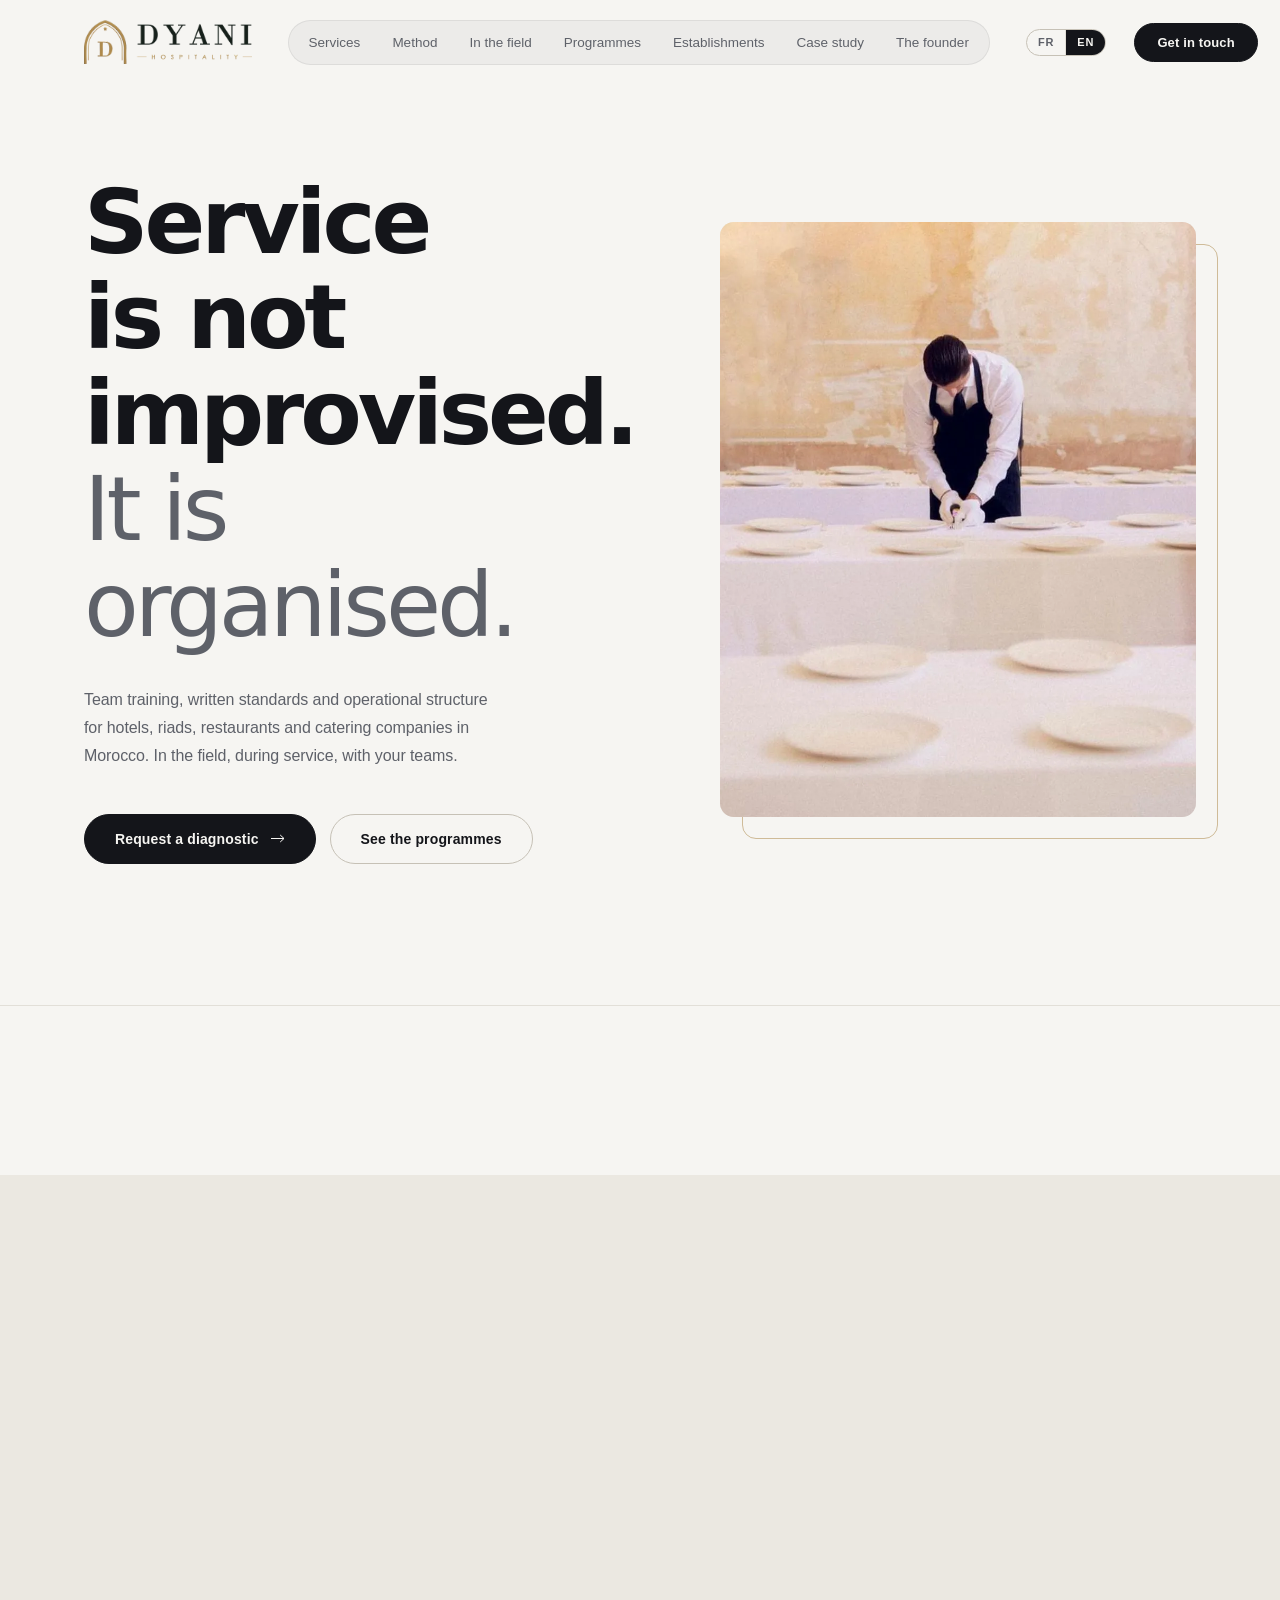
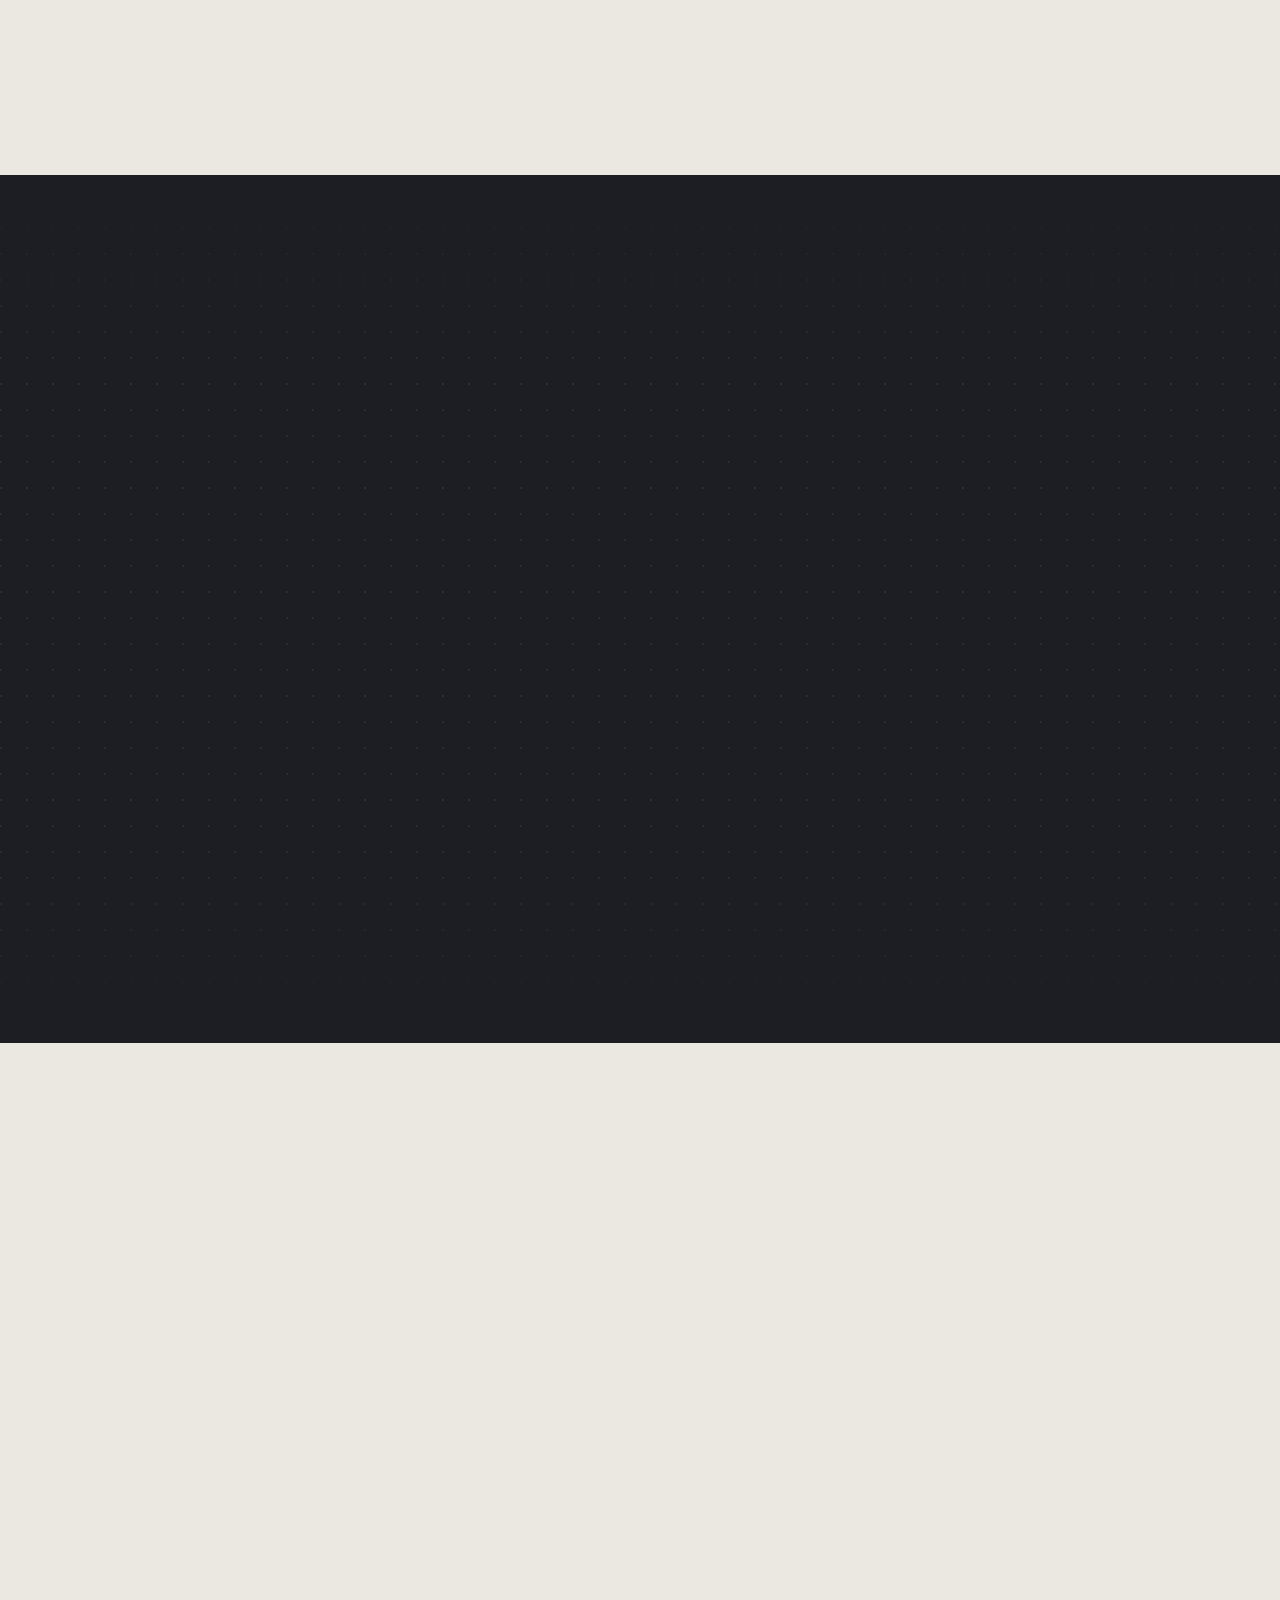
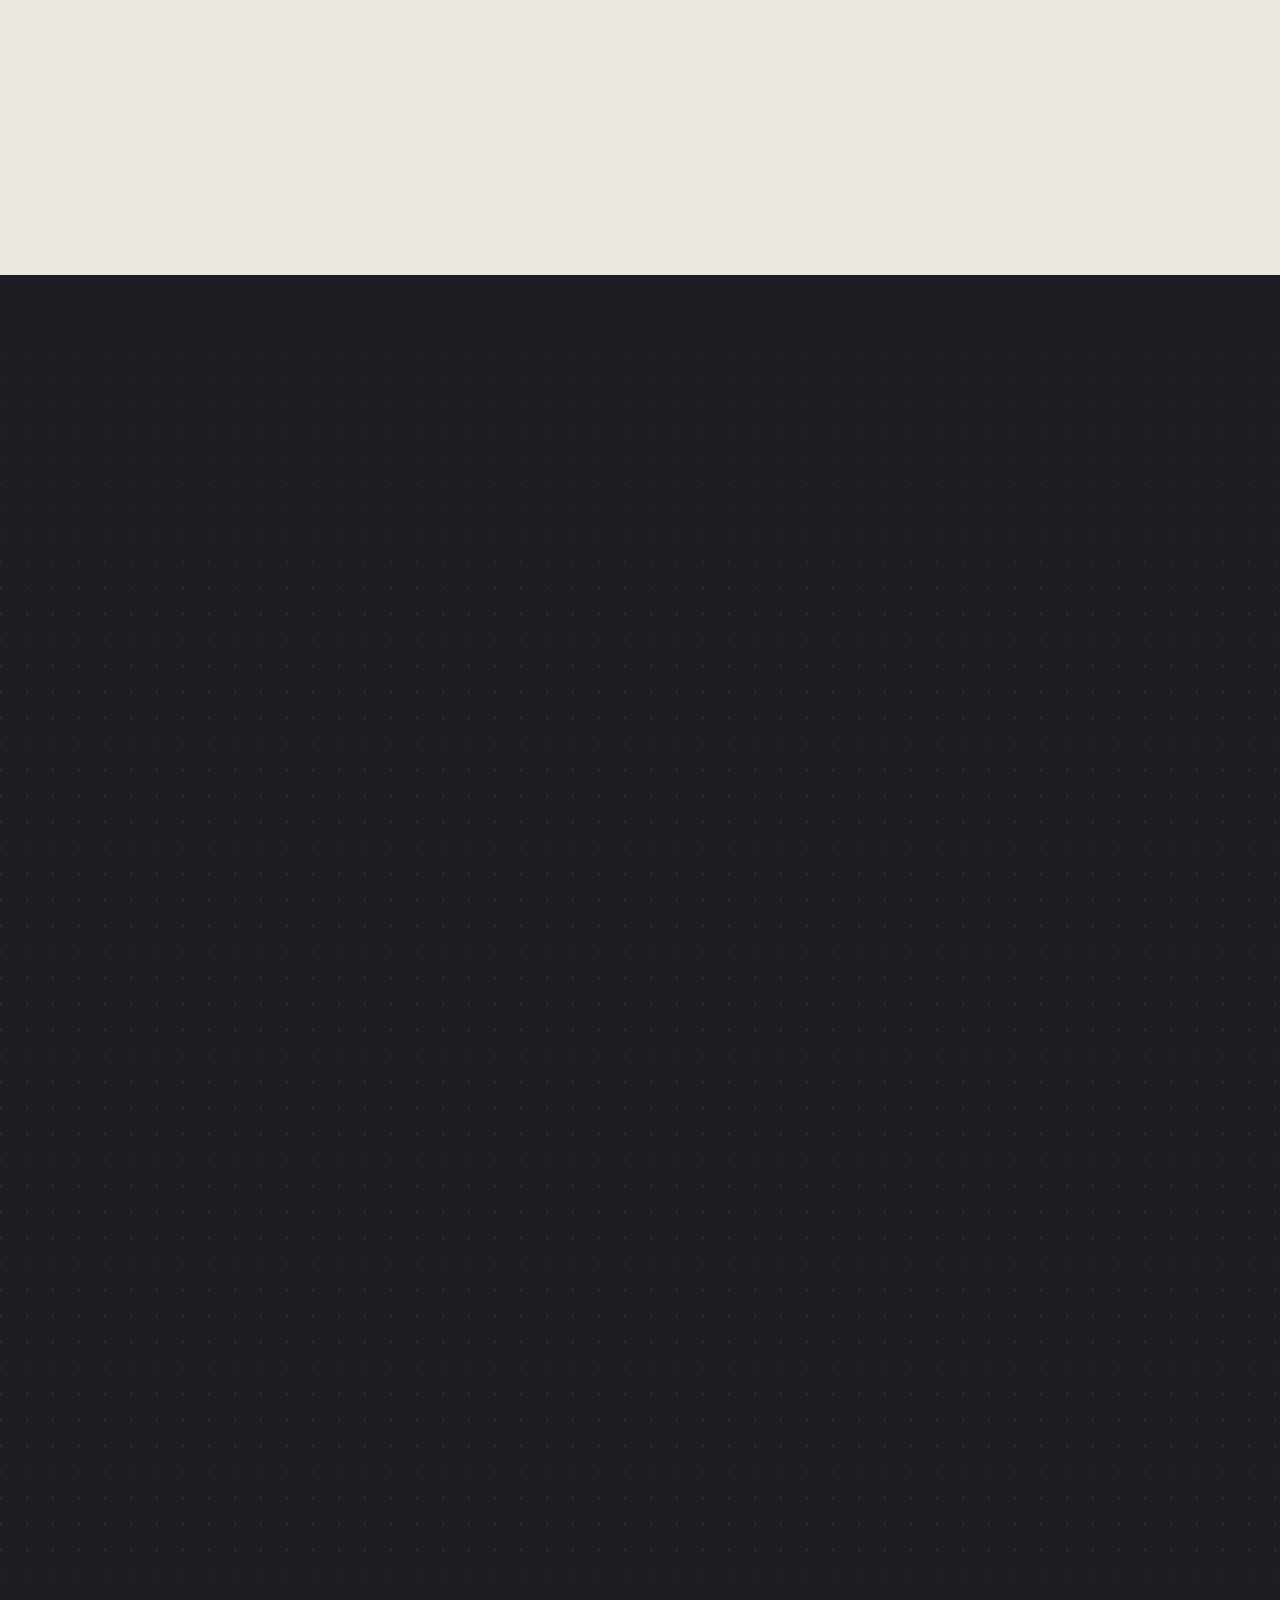
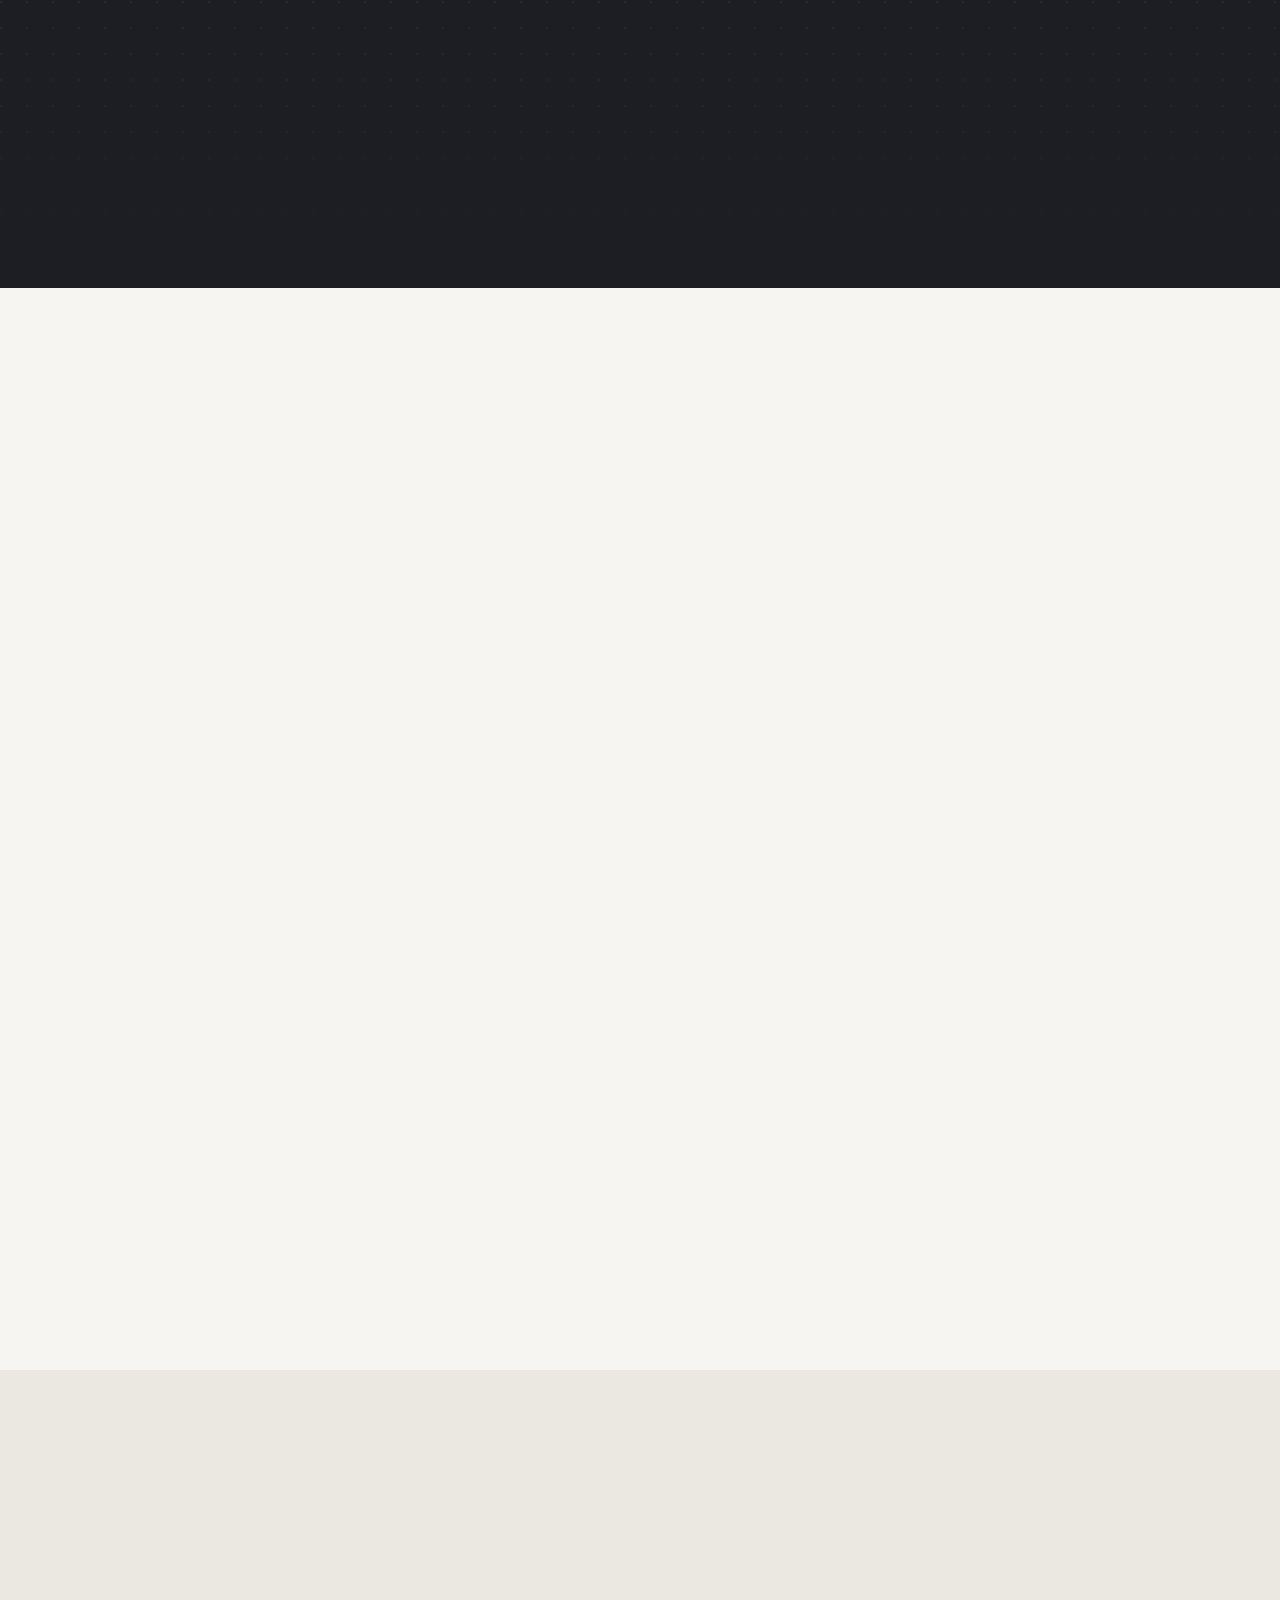
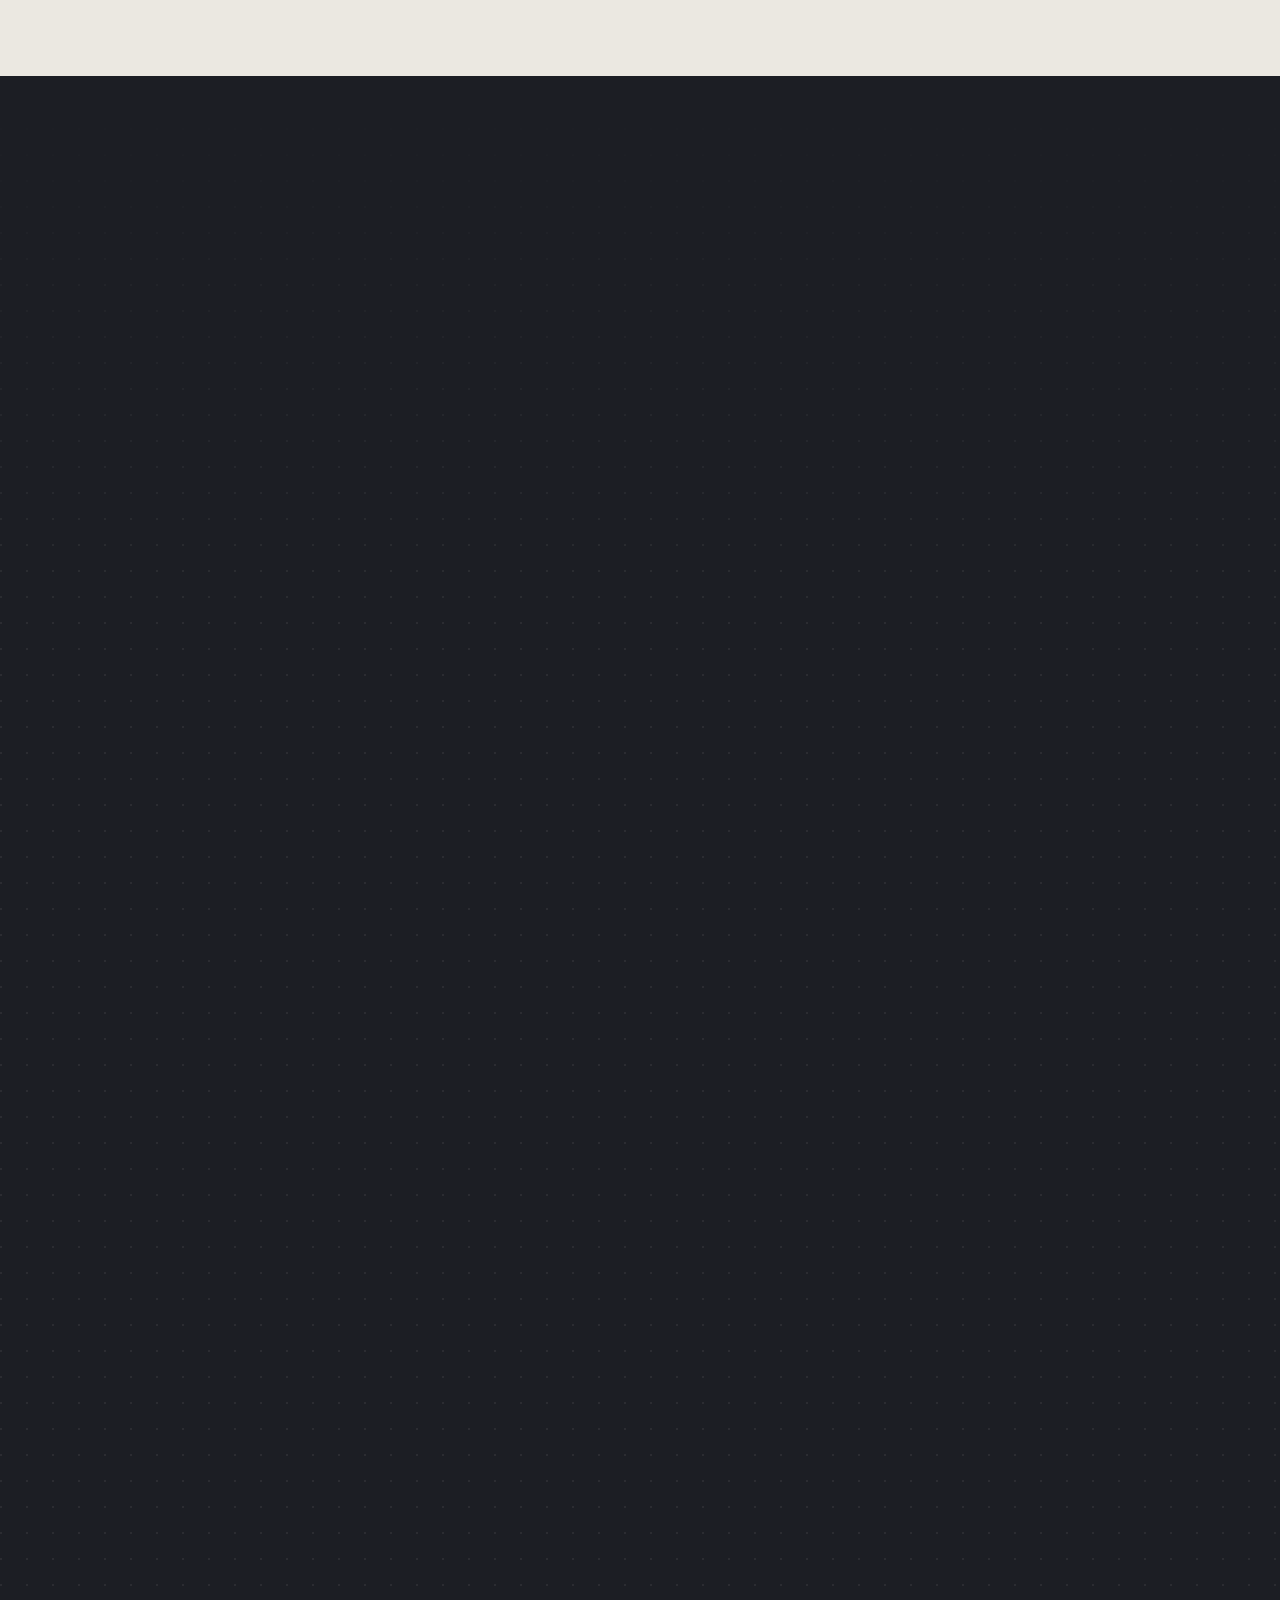
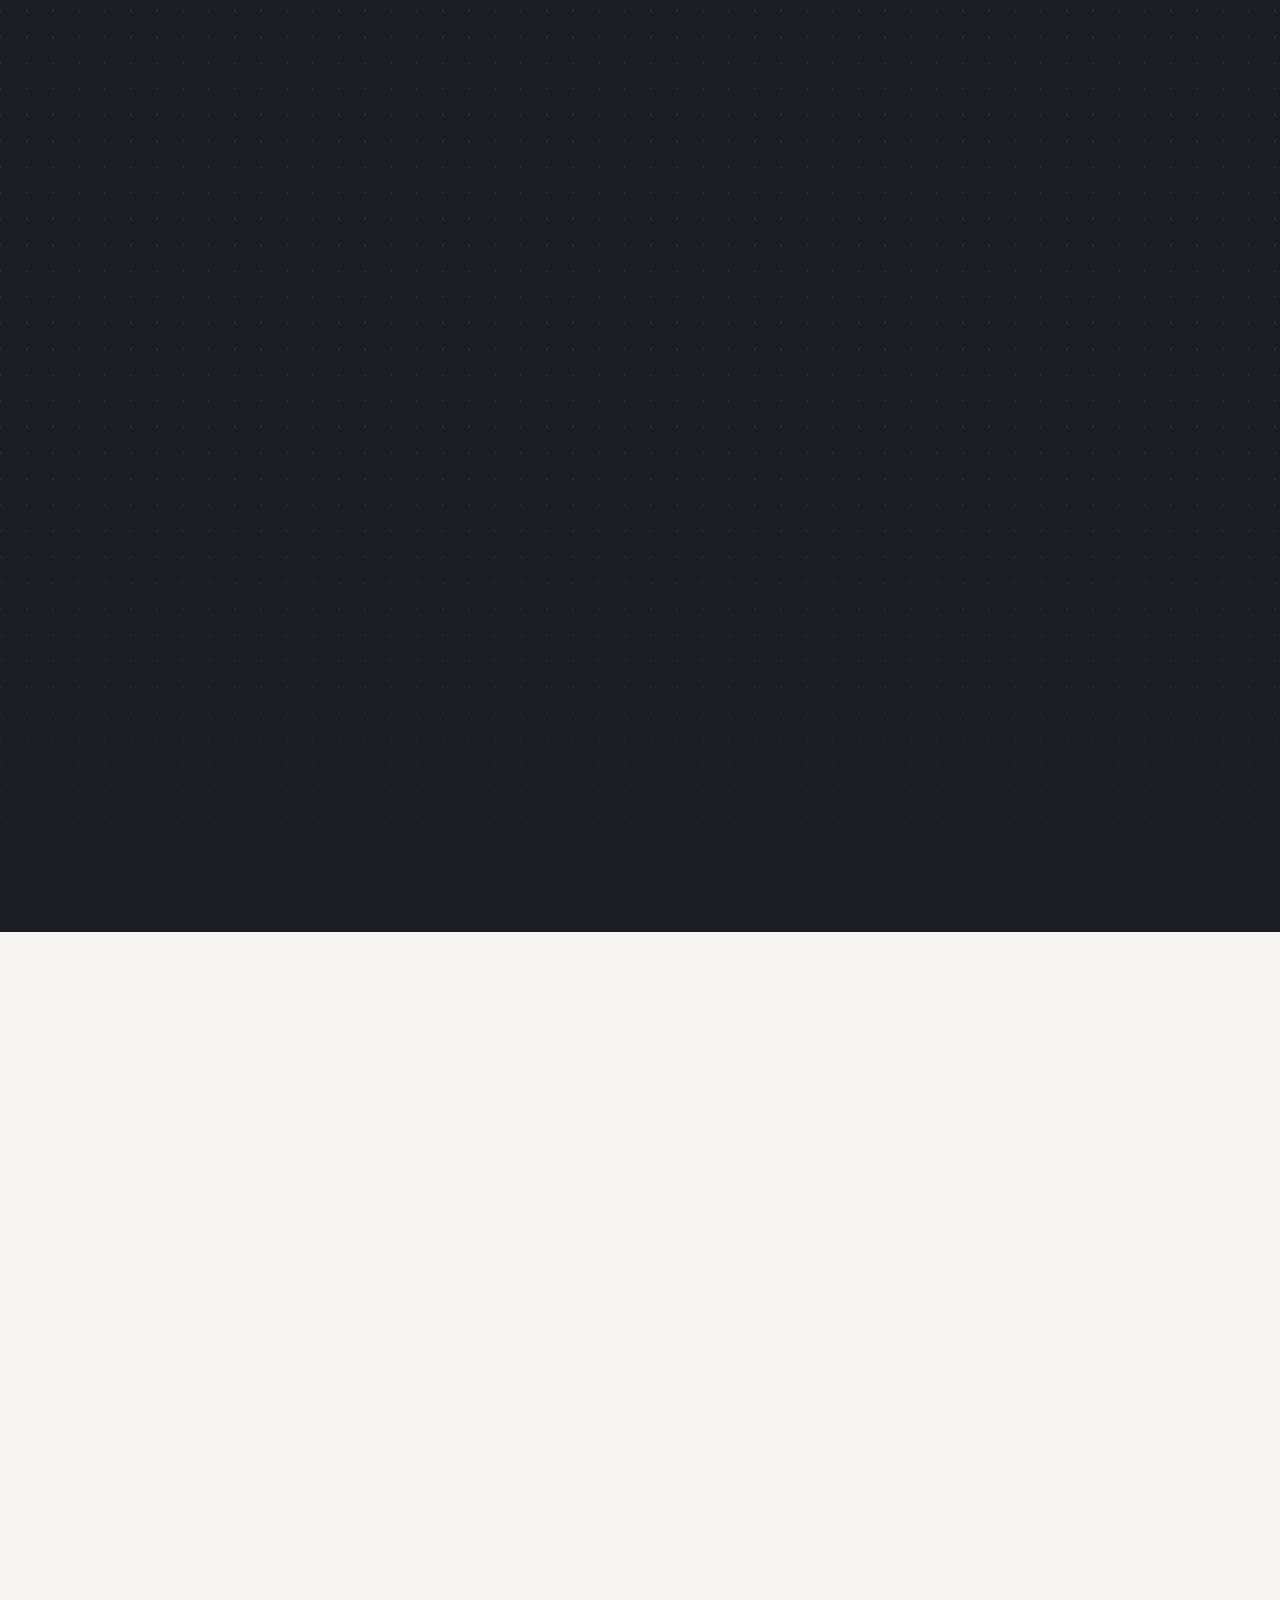
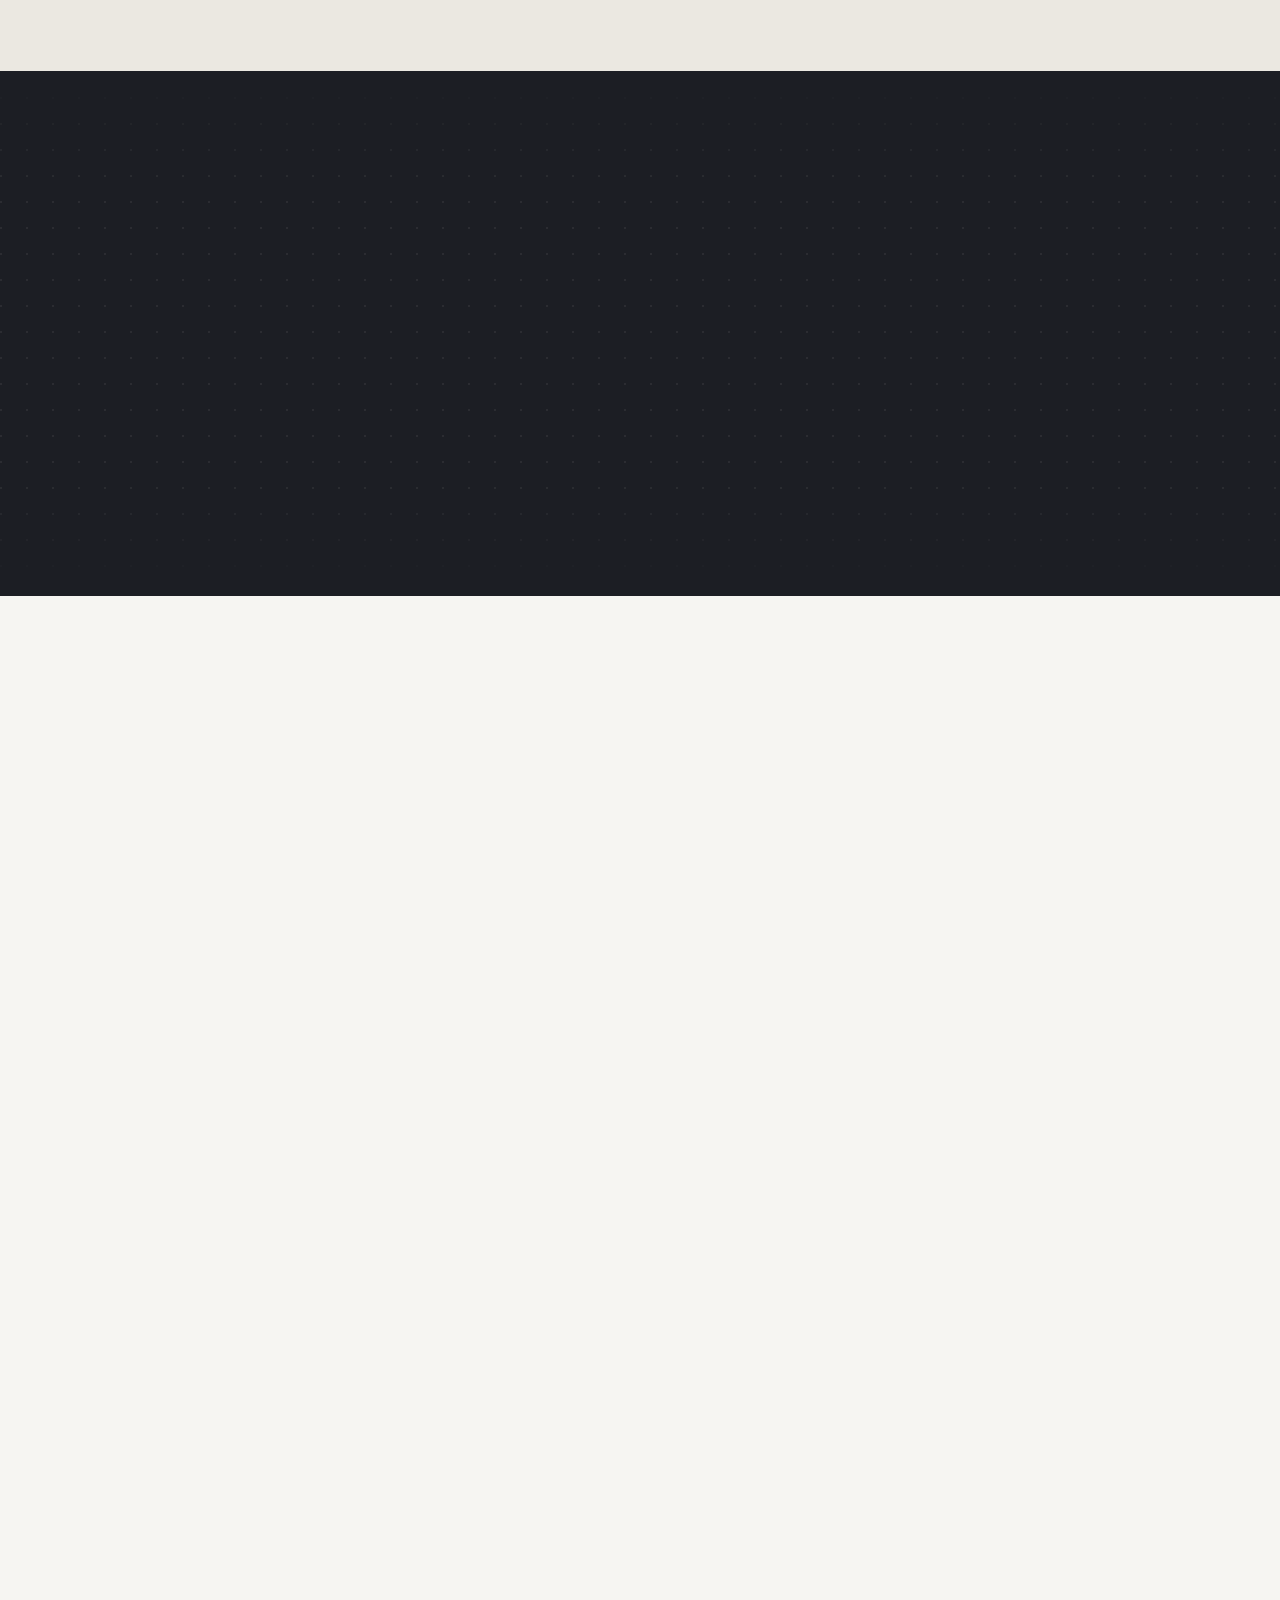
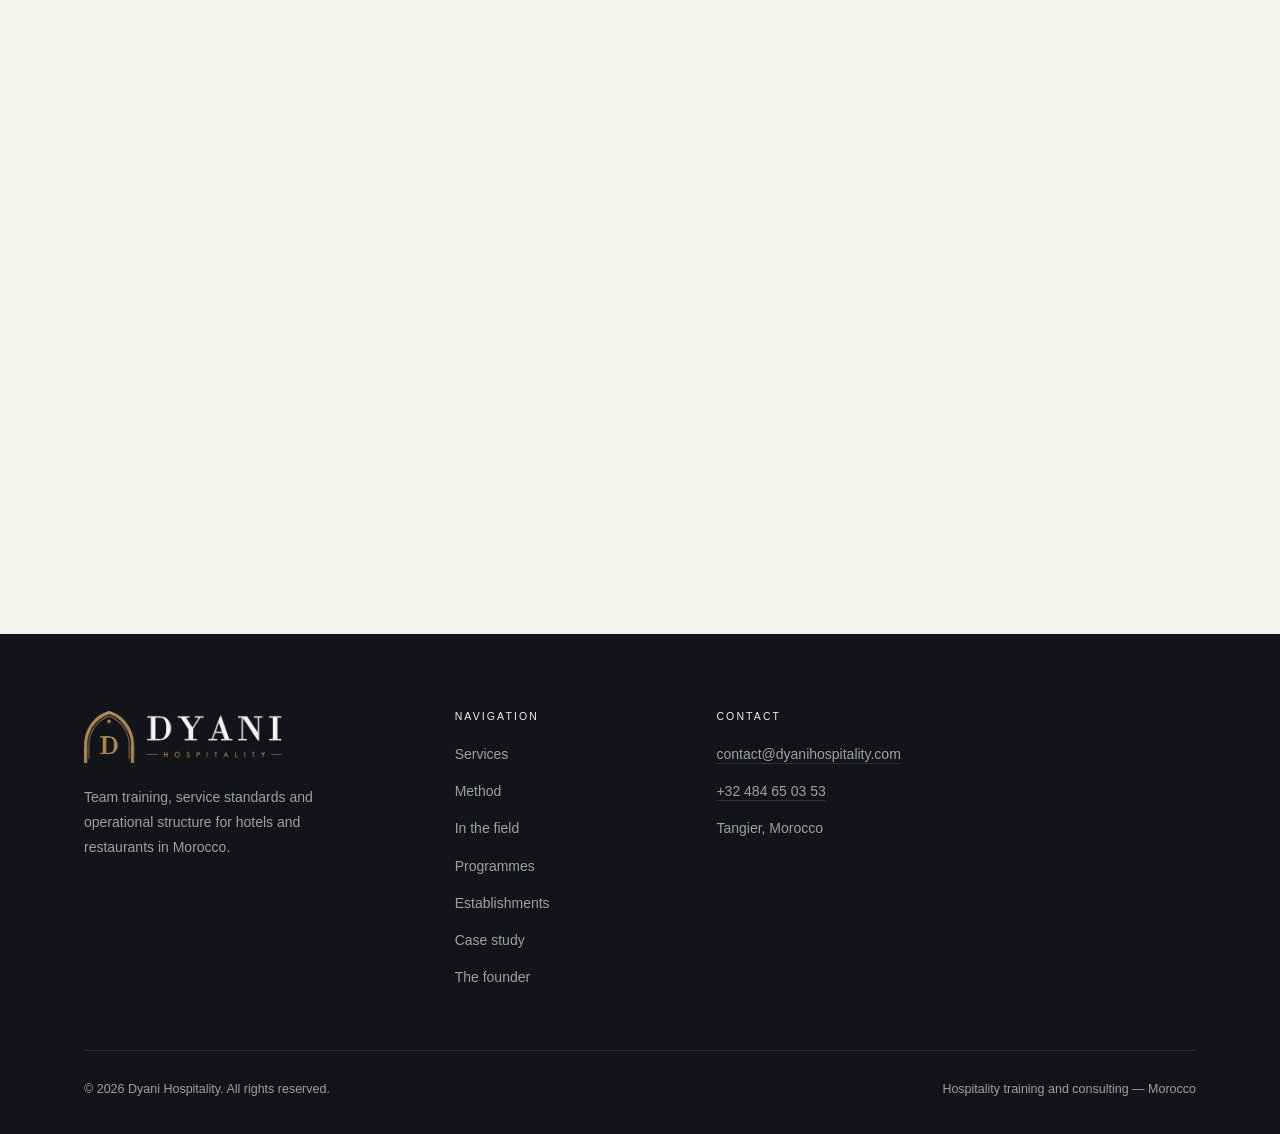
==== commit 2c39dfd6: "Refonte 3/13 annulée — retrait des fonds photographiques Les deux images d'ambiance posées à l'étape" ====
--- a/en/index.html
+++ b/en/index.html
@@ -159,13 +159,6 @@
 <!-- ==================== HERO ==================== -->
 
 <section class="hero">
-  <div class="hero__bg" aria-hidden="true">
-      <picture>
-        <source type="image/avif" srcset="../assets/img/accueil-sonnette-900.avif 900w, ../assets/img/accueil-sonnette-1800.avif 1800w" sizes="100vw">
-        <source type="image/webp" srcset="../assets/img/accueil-sonnette-900.webp 900w, ../assets/img/accueil-sonnette-1800.webp 1800w" sizes="100vw">
-        <img src="../assets/img/accueil-sonnette-900.webp" alt="" width="1800" height="2700" decoding="async" loading="eager" fetchpriority="low">
-      </picture>
-    </div>
   <div class="wrap">
     <div class="hero__grid">
       <div>
@@ -540,13 +533,6 @@
 <!-- ==================== ÉTABLISSEMENTS ==================== -->
 
 <section class="section s-sable" id="etablissements">
-  <div class="sect__bg" aria-hidden="true">
-    <picture>
-      <source type="image/avif" srcset="../assets/img/lobby-escalier-760.avif 760w, ../assets/img/lobby-escalier-1400.avif 1400w" sizes="100vw">
-      <source type="image/webp" srcset="../assets/img/lobby-escalier-760.webp 760w, ../assets/img/lobby-escalier-1400.webp 1400w" sizes="100vw">
-      <img src="../assets/img/lobby-escalier-760.webp" alt="" width="1400" height="2469" decoding="async" loading="lazy" fetchpriority="low">
-    </picture>
-  </div>
   <div class="wrap">
     <h2 class="display h-1 head u-mb-l" data-rv="up">Establishments where service makes the difference</h2>
 
--- a/assets/css/style.css
+++ b/assets/css/style.css
@@ -212,62 +212,8 @@
 /* ============================================================
    4. HERO
    ============================================================ */
-/* ------------------------------------------------------------
-   FONDS PHOTOGRAPHIQUES
-   Deux images d'ambiance, très voilées : elles donnent de la
-   profondeur sans jamais disputer la lisibilité au texte. Le
-   voile est un dégradé, pas un aplat — l'image respire au centre
-   et se referme sous la barre de navigation, là où le contraste
-   compte le plus.
-   ------------------------------------------------------------ */
 .hero{position:relative;isolation:isolate;}
-.hero__bg,.sect__bg{
-  position:absolute;z-index:-1;overflow:hidden;
-  left:0;right:0;bottom:0;
-  pointer-events:none;
-}
-/* le fond du hero remonte sous l'en-tête, qui est transparent */
-.hero__bg{top:calc(-1 * var(--h-nav,85px));}
-.sect__bg{top:0;}
-.hero__bg img,.sect__bg img{
-  width:100%;height:100%;object-fit:cover;
-  object-position:64% 42%;
-}
-.hero__bg::after,.sect__bg::after{
-  content:"";position:absolute;inset:0;
-}
-/* fond clair : on ne laisse passer qu'un voile chaud */
-.hero__bg::after{
-  background:linear-gradient(
-    180deg,
-    color-mix(in srgb,var(--chaux) 95%,transparent) 0%,
-    color-mix(in srgb,var(--chaux) 88%,transparent) 34%,
-    color-mix(in srgb,var(--chaux) 91%,transparent) 72%,
-    var(--chaux) 100%);
-}
-/* Bande lin : le fond ne couvre que le haut de la section — la
-   titraille et la ligne des jalons. Il s'éteint bien avant les
-   cartes des profils, qui doivent rester posées sur un aplat.
-   L'image n'apporte qu'une profondeur, jamais un motif lisible. */
-.sect__bg{height:min(62%,660px);bottom:auto;}
-.sect__bg img{object-position:50% 26%;opacity:.55;}
-.sect__bg::after{
-  background:linear-gradient(
-    180deg,
-    var(--sable) 0%,
-    color-mix(in srgb,var(--sable) 88%,transparent) 26%,
-    color-mix(in srgb,var(--sable) 92%,transparent) 62%,
-    var(--sable) 100%);
-}
 .s-sable{position:relative;isolation:isolate;}
-
-@media (max-width:760px){
-  /* en petite largeur le texte occupe toute la colonne : le fond
-     se retire encore un peu pour ne rien gêner */
-  .hero__bg img{object-position:66% 38%;}
-  .sect__bg{height:min(52%,460px);}
-  .sect__bg img{opacity:.4;}
-}
 
 .hero{padding-block:clamp(52px,7vw,96px) clamp(40px,5vw,72px);}
 .hero__grid{display:grid;grid-template-columns:1.08fr .92fr;gap:clamp(40px,6vw,90px);align-items:center;}
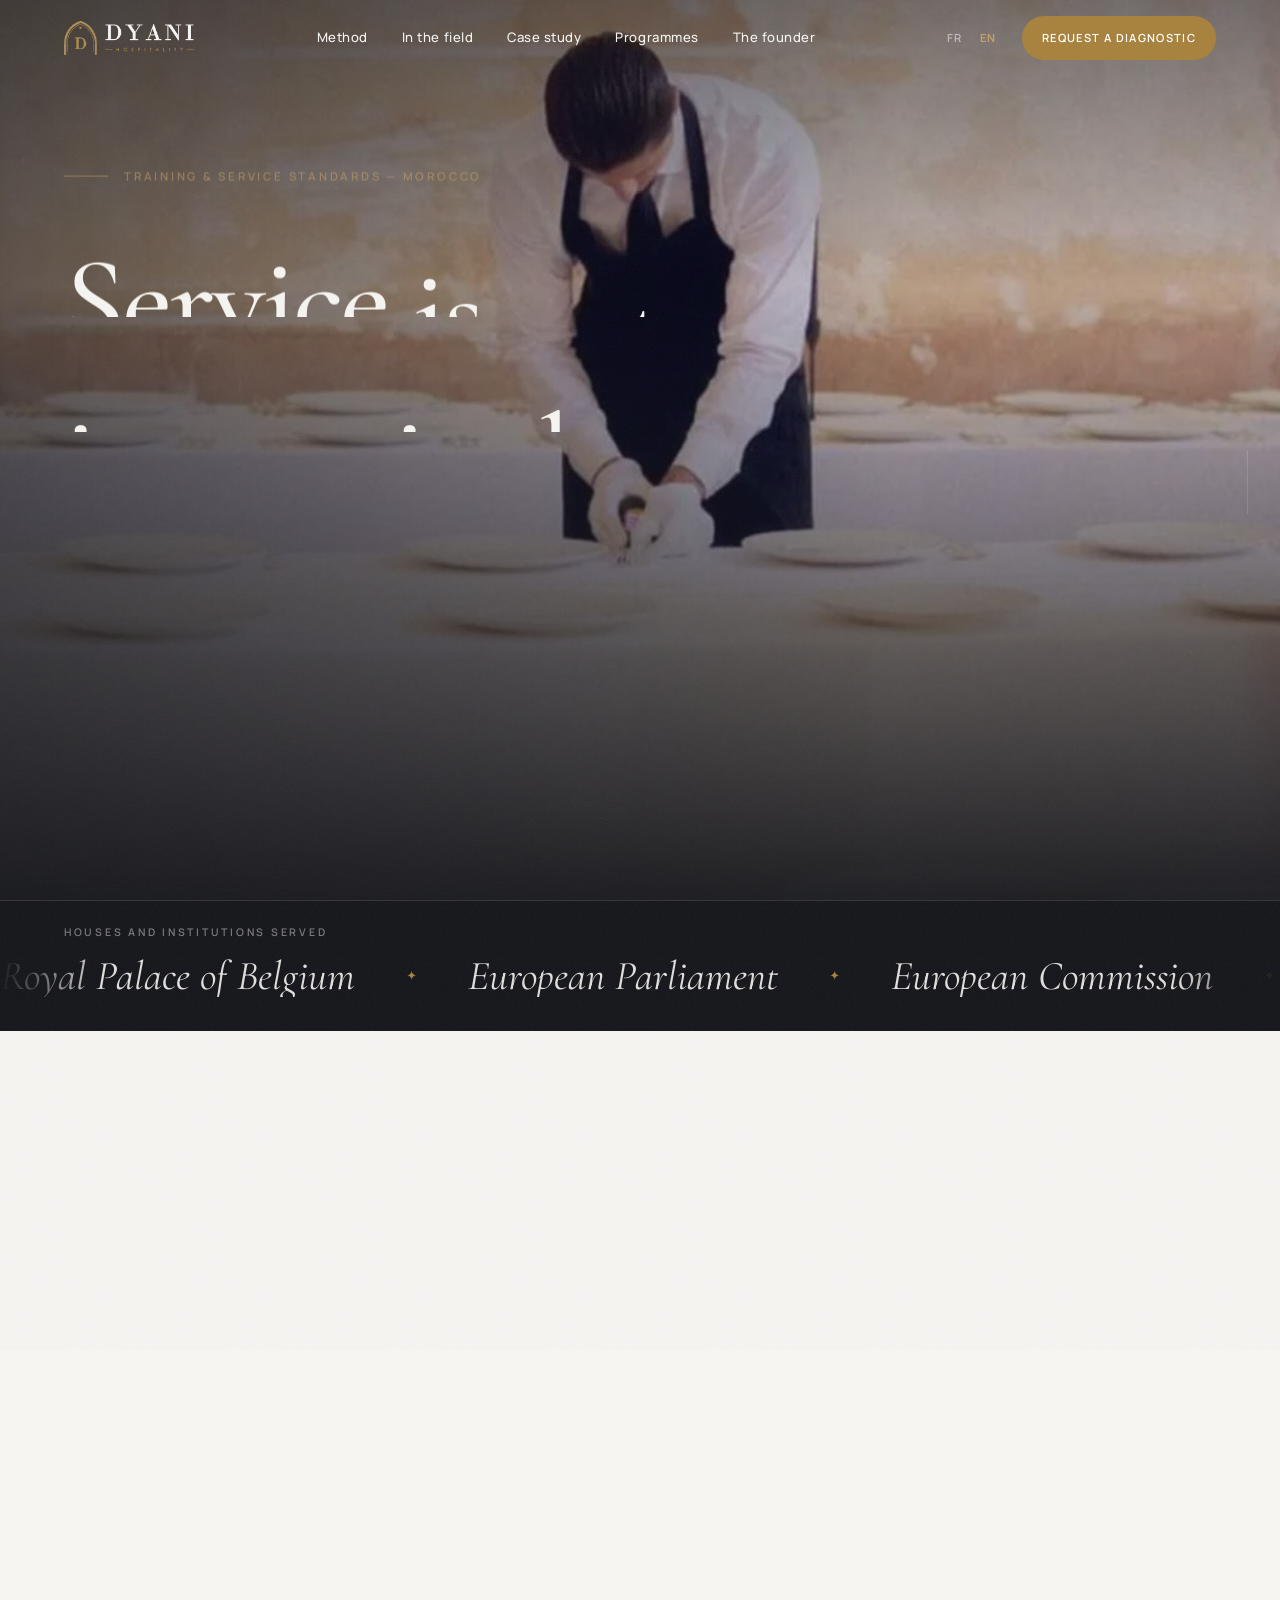
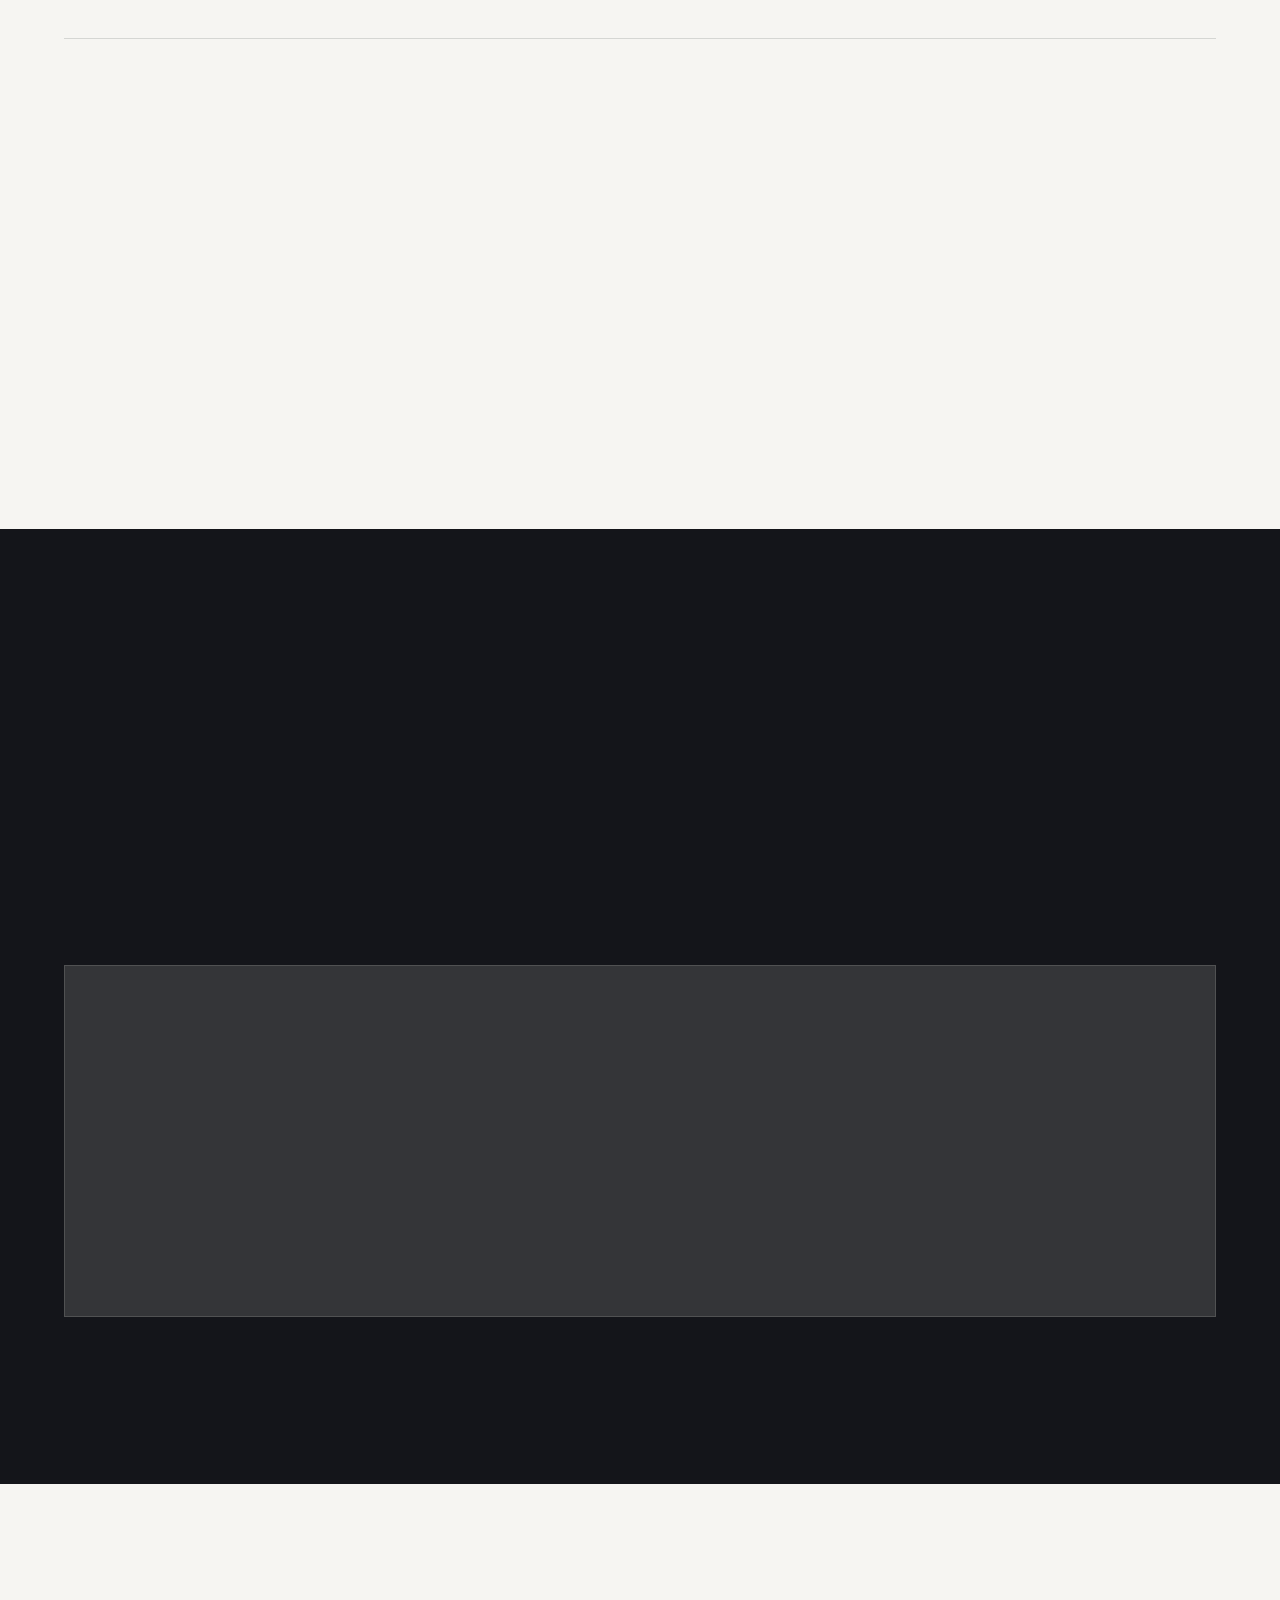
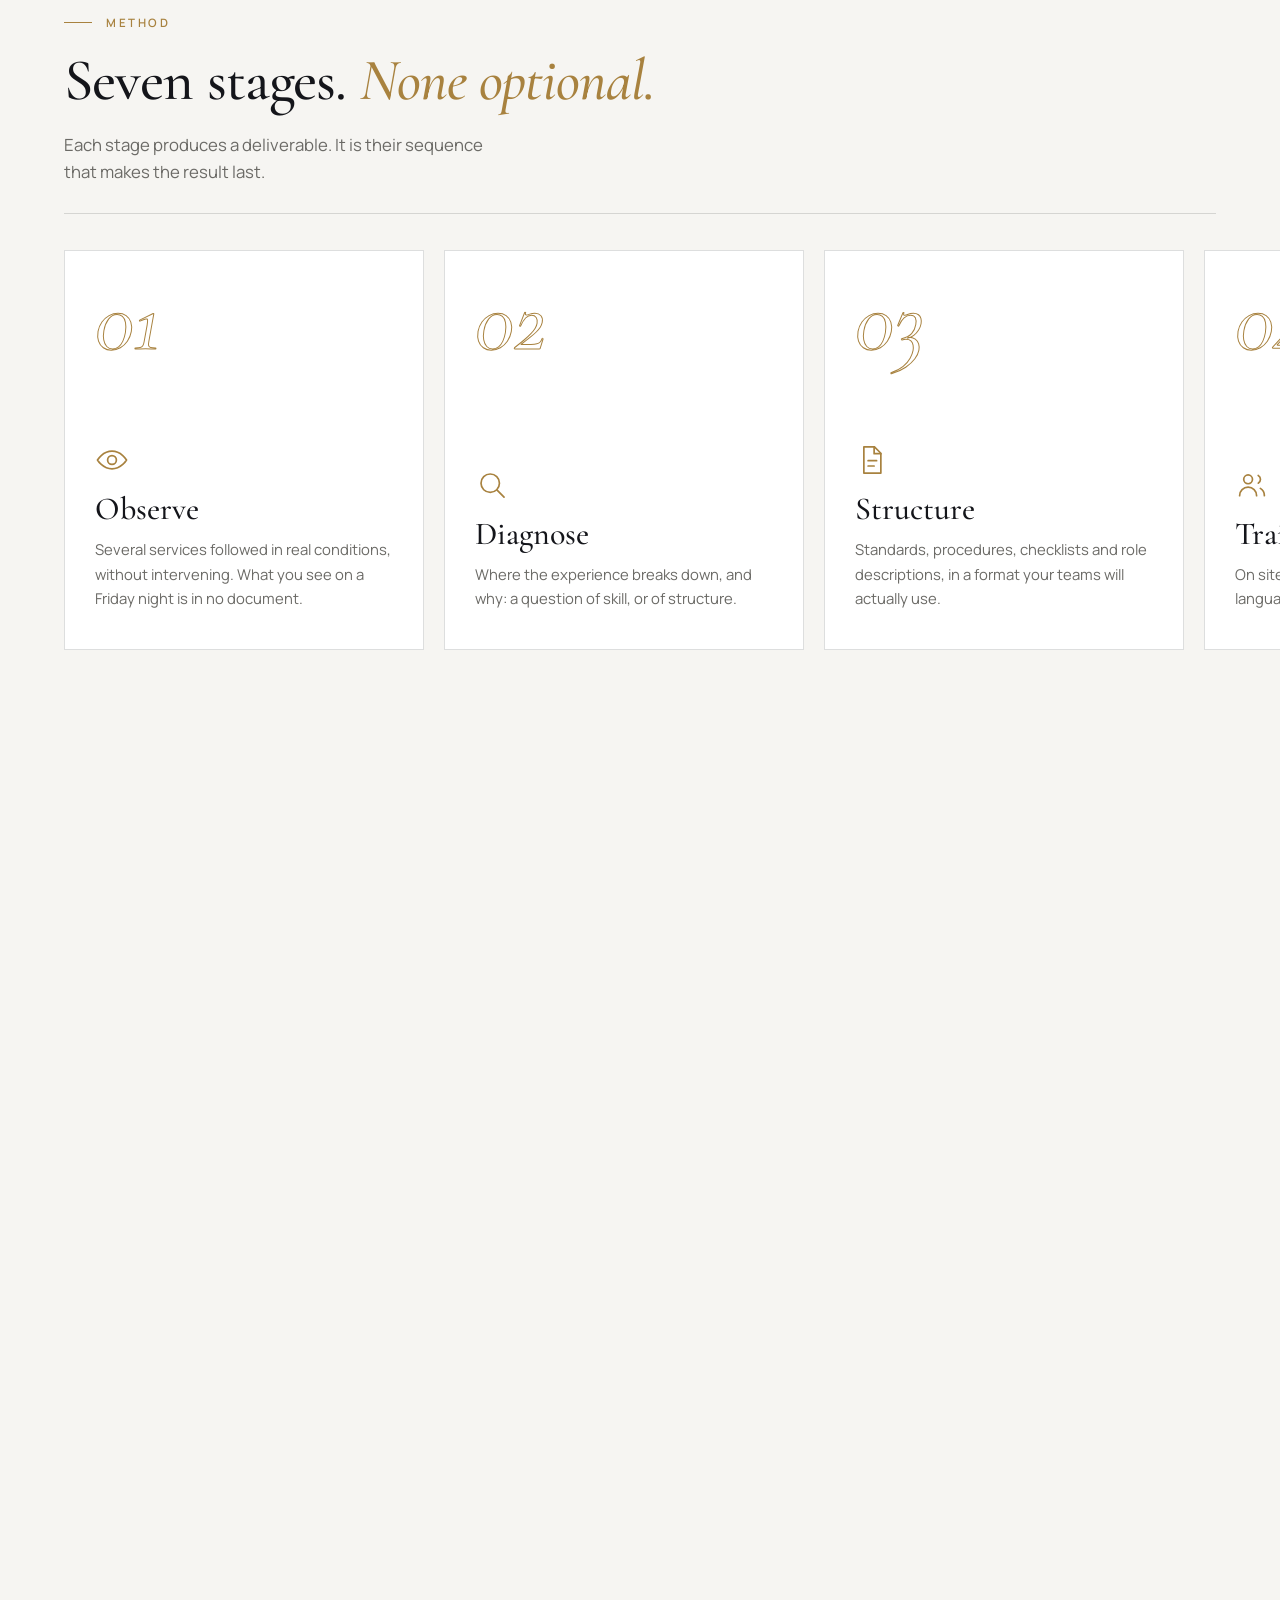
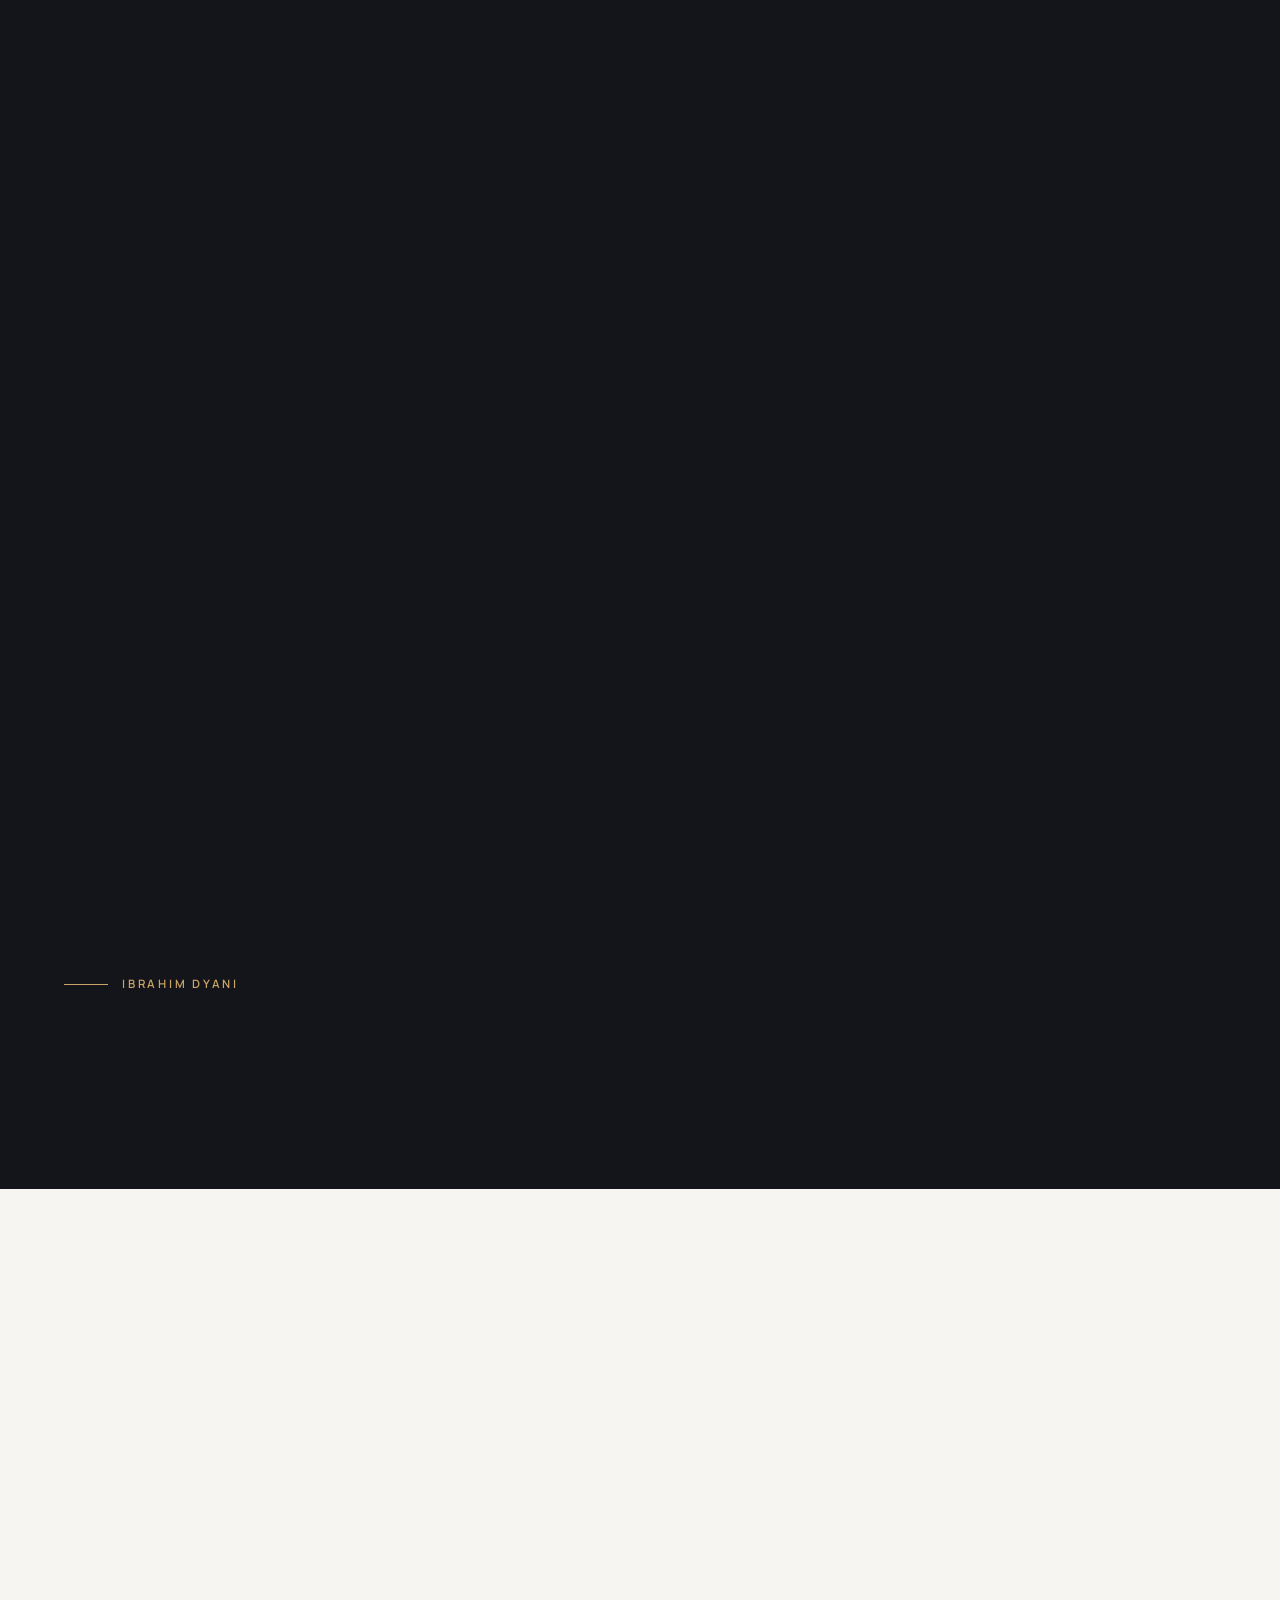
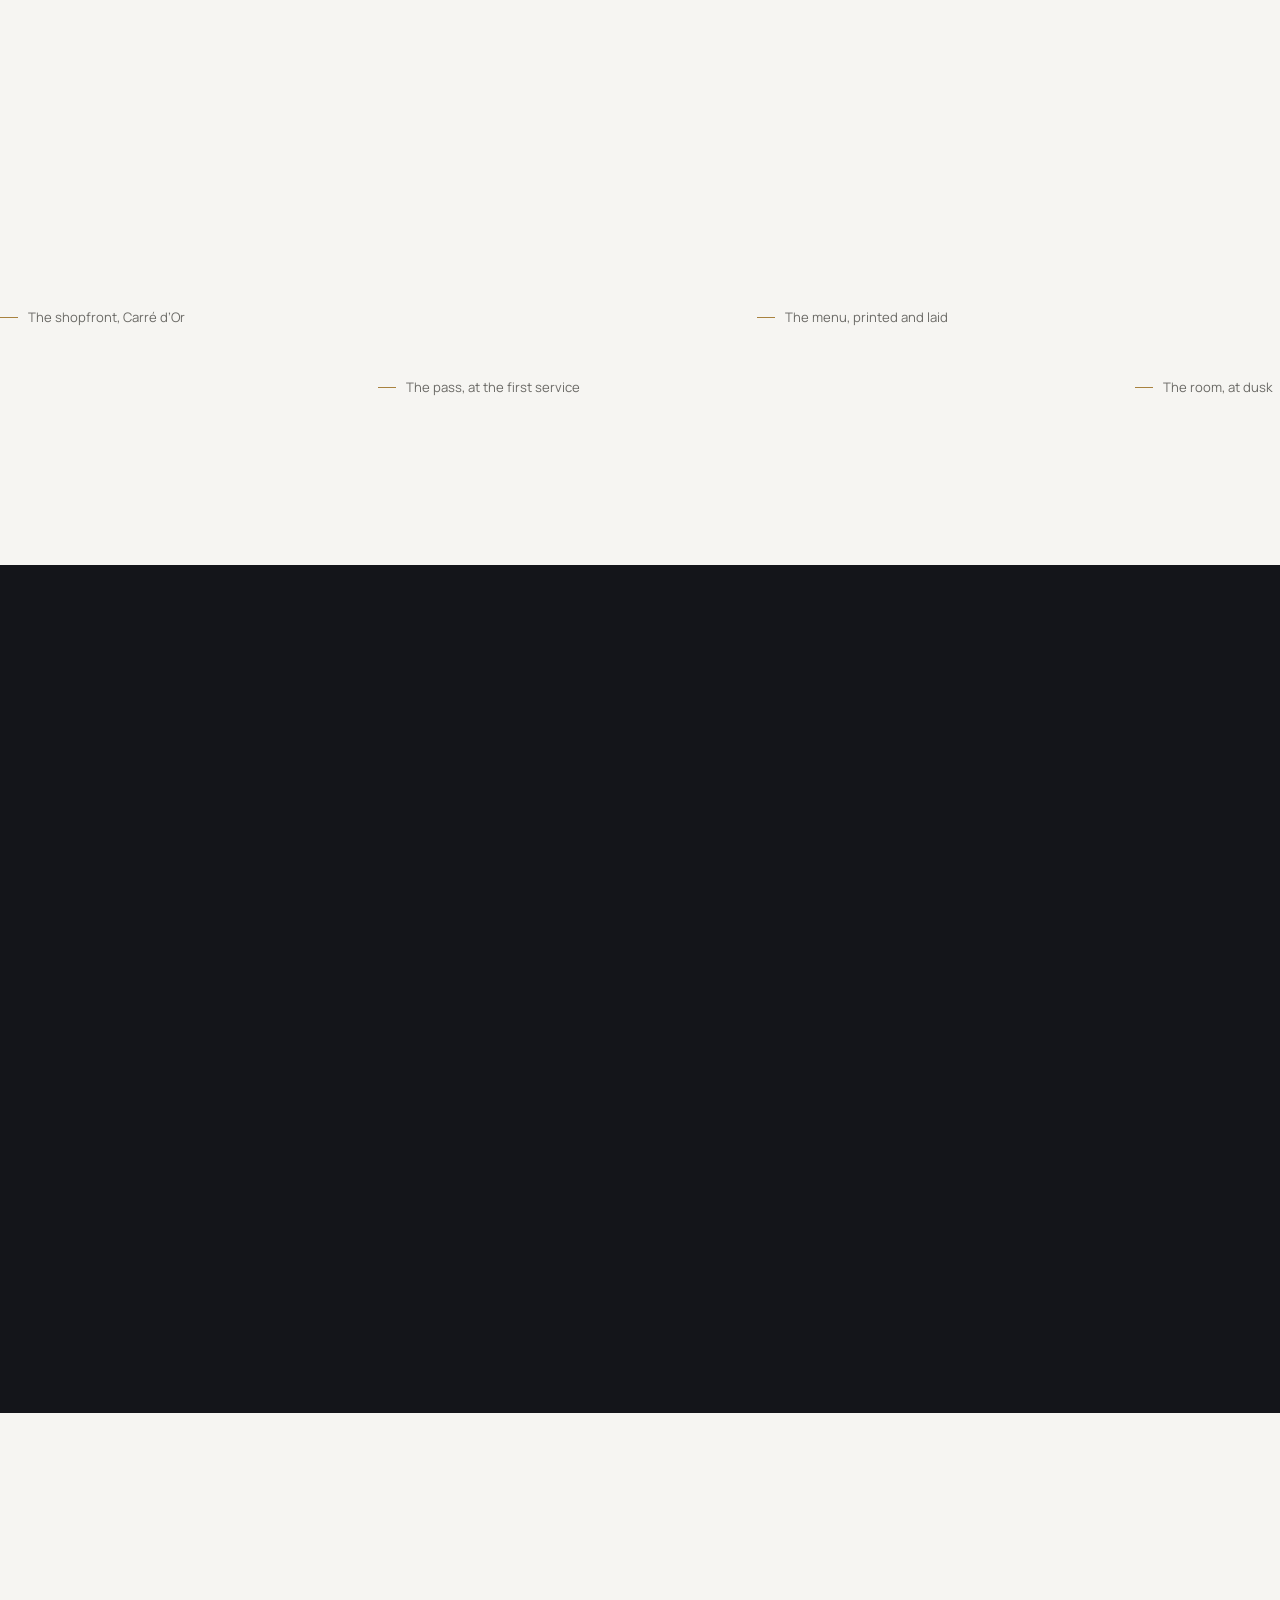
==== commit b5f45e43: "La refonte v2 devient le site Elle ne vit plus sous /v2/ : elle a pris la racine. / et /en/ servent " ====
--- a/en/index.html
+++ b/en/index.html
@@ -2,1048 +2,775 @@
 <html lang="en">
 <head>
 <meta charset="UTF-8">
-<script>document.documentElement.className+=" js";</script>
-<meta name="viewport" content="width=device-width, initial-scale=1">
+<script src="../v2-boot.js"></script>
+<meta name="viewport" content="width=device-width, initial-scale=1, viewport-fit=cover">
 <title>Dyani Hospitality — Hospitality team training and service standards in Morocco</title>
-<meta name="description" content="Team training, written standards and operational structure for hotels, riads, restaurants and caterers in Morocco. On-site observation, diagnostic, training and follow-up.">
+<meta name="description" content="Team training, written standards and operational structure for hotels, riads, restaurants and catering companies in Morocco. On-site observation, diagnostic, training and follow-up.">
 <meta name="author" content="Dyani Hospitality">
-
 <!-- ---------- Indexation ---------- -->
 <meta name="robots" content="index, follow, max-image-preview:large">
 <link rel="canonical" href="https://dyanihospitality.com/en/">
 <link rel="alternate" hreflang="fr" href="https://dyanihospitality.com/">
 <link rel="alternate" hreflang="en" href="https://dyanihospitality.com/en/">
 <link rel="alternate" hreflang="x-default" href="https://dyanihospitality.com/">
-
-<!-- ---------- Sécurité ----------
-     Politique de sécurité du contenu : seules les ressources du site
-     et les polices Google sont autorisées. Tout script injecté par un
-     tiers est refusé par le navigateur. Le site ne peut pas non plus
-     être encadré dans une iframe étrangère (protection anti-clickjacking).
--->
 <meta http-equiv="Content-Security-Policy" content="default-src 'self'; script-src 'self'; style-src 'self'; font-src 'self'; img-src 'self' data:; media-src 'self'; connect-src 'self' https://api.web3forms.com; object-src 'none'; base-uri 'self'; form-action 'self'">
 <meta name="referrer" content="strict-origin-when-cross-origin">
-
-<!-- ---------- Partage ---------- -->
 <meta property="og:type" content="website">
 <meta property="og:locale" content="en_US">
 <meta property="og:locale:alternate" content="fr_MA">
 <meta property="og:site_name" content="Dyani Hospitality">
 <meta property="og:title" content="Dyani Hospitality — Service is not improvised. It is organised.">
-<meta property="og:description" content="Team training and service standards for hospitality establishments in Morocco.">
+<meta property="og:description" content="Team training and service standards for hospitality businesses in Morocco.">
 <meta property="og:url" content="https://dyanihospitality.com/en/">
 <meta property="og:image" content="https://dyanihospitality.com/assets/img/og-image.jpg">
 <meta property="og:image:width" content="1200">
 <meta property="og:image:height" content="630">
 <meta property="og:image:alt" content="Dyani Hospitality — Service is not improvised.">
 <meta name="twitter:card" content="summary_large_image">
-<meta name="theme-color" content="#1C1E24">
-
-<!-- ---------- Icônes ---------- -->
+<meta name="theme-color" content="#14151A">
 <link rel="icon" href="../favicon.ico" sizes="any">
 <link rel="icon" type="image/png" sizes="32x32" href="../assets/img/favicon-32.png">
 <link rel="icon" type="image/png" sizes="16x16" href="../assets/img/favicon-16.png">
 <link rel="apple-touch-icon" href="../assets/img/apple-touch-icon.png">
-
-<!-- ---------- Polices et styles ---------- -->
-<link rel="preload" as="image" href="../assets/img/hero-dressage.webp" type="image/webp">
-<link rel="preload" as="font" type="font/woff2" crossorigin
-      href="../assets/fonts/bricolage-latin.woff2">
-<link rel="preload" as="font" type="font/woff2" crossorigin
-      href="../assets/fonts/manrope-latin.woff2">
-<link rel="stylesheet" href="../assets/css/style.css?v=20260923g">
-
-<!-- ---------- Données structurées ---------- -->
+<link rel="preload" as="image" href="../assets/img/hero-dressage.webp" type="image/webp" fetchpriority="high">
+<link rel="preload" as="font" type="font/woff2" crossorigin href="../fonts/cormorant-garamond-latin-500-normal.woff2">
+<link rel="preload" as="font" type="font/woff2" crossorigin href="../fonts/manrope-latin-400-normal.woff2">
+<link rel="stylesheet" href="../v2.css?v=20260924">
 <script type="application/ld+json">
-{
-  "@context": "https://schema.org",
-  "@type": "ProfessionalService",
-  "name": "Dyani Hospitality",
-  "description": "Team training, service standards and operational structure for hotels and restaurants in Morocco.",
-  "url": "https://dyanihospitality.com/en/",
-  "image": "https://dyanihospitality.com/assets/img/og-image.jpg",
-  "areaServed": { "@type": "Country", "name": "Morocco" },
-  "address": { "@type": "PostalAddress", "addressLocality": "Tangier", "addressCountry": "MA" },
-  "availableLanguage": ["fr", "ar"],
-  "founder": {
-    "@type": "Person",
-    "name": "Ibrahim Dyani",
-    "jobTitle": "Maître d'Hôtel, trainer and consultant in operational structure"
-  },
-  "knowsAbout": ["Hospitality training", "Service standards", "Floor management", "Operational structure"]
-}
+{"@context":"https://schema.org","@type":"ProfessionalService","name":"Dyani Hospitality","description":"Team training, service standards and operational structure for hotels and restaurants in Morocco.","url":"https://dyanihospitality.com/en/","image":"https://dyanihospitality.com/assets/img/og-image.jpg","areaServed":{"@type":"Country","name":"Morocco"},"address":{"@type":"PostalAddress","addressLocality":"Tangier","addressCountry":"MA"},"availableLanguage":["fr","ar"],"founder":{"@type":"Person","name":"Ibrahim Dyani","jobTitle":"Maître d’Hôtel, trainer and consultant in operational structure"}}
 </script>
 </head>
 <body>
-<div class="progress" id="prog" aria-hidden="true"></div>
-<button class="skip" type="button" data-go="main">Skip to main content</button>
-<header class="site-header" id="header">
-  <nav class="nav" aria-label="Main navigation">
-    <button class="brand stage st1" type="button" data-go="top" aria-label="Dyani Hospitality — back to top"><picture><source srcset="../assets/img/logo.webp" type="image/webp"><img src="../assets/img/logo.png" alt="Dyani Hospitality" width="880" height="231"></picture></button>
-
-    <div class="nav__pill stage st1">
-      <span class="nav__ind" aria-hidden="true"></span>
-      <ul class="nav__links" id="navlinks">
-      <li><button class="navlink" type="button" data-go="interventions">Services</button></li>
-      <li><button class="navlink" type="button" data-go="methode">Method</button></li>
-      <li><button class="navlink" type="button" data-go="terrain">In the field</button></li>
-      <li><button class="navlink" type="button" data-go="formations">Programmes</button></li>
-      <li><button class="navlink" type="button" data-go="etablissements">Establishments</button></li>
-      <li><button class="navlink" type="button" data-go="constantin">Case study</button></li>
-      <li><button class="navlink" type="button" data-go="fondateur">The founder</button></li>
-    </ul>
-    </div>
-
-    <div class="nav__act stage st1">
-      <div class="lang-sw"><a href="/" hreflang="fr" lang="fr">FR</a><a href="/en/" hreflang="en" lang="en" aria-current="true">EN</a></div>
-      <button class="btn btn--dark btn--sm" type="button" data-go="contact">Get in touch</button>
-      <button class="menu-btn" type="button" id="burger" aria-label="Open the menu" aria-expanded="false" aria-controls="mmenu"><span class="menu-btn__l" aria-hidden="true"><span class="menu-btn__w"><i>Menu</i><i>Close</i></span></span><span class="menu-btn__i" aria-hidden="true"><i></i><i></i></span></button>
-    </div>
+
+<!-- ========== INTRO (once per session) ========== -->
+<div class="intro" id="intro" aria-hidden="true">
+  <div class="intro__in">
+    <span class="intro__mono">D</span>
+    <span class="intro__line"></span>
+    <span class="intro__txt">Dyani Hospitality</span>
+  </div>
+</div>
+
+<div class="grain" aria-hidden="true"></div>
+<div class="cursor" id="cursor" aria-hidden="true"><span class="cursor__dot"></span><span class="cursor__ring"><span class="cursor__lbl">View</span></span></div>
+
+<a class="skip" href="#main">Skip to main content</a>
+
+<!-- ========== HEADER ========== -->
+<header class="hd" id="hd">
+  <a class="hd__brand" href="#top" aria-label="Dyani Hospitality — back to top">
+    <picture><source srcset="../assets/img/logo-light.webp" type="image/webp"><img src="../assets/img/logo-light.png" alt="Dyani Hospitality" width="880" height="231"></picture>
+  </a>
+  <nav class="hd__nav" aria-label="Main navigation">
+    <a href="#methode">Method</a>
+    <a href="#terrain">In the field</a>
+    <a href="#constantin">Case study</a>
+    <a href="#formations">Programmes</a>
+    <a href="#fondateur">The founder</a>
   </nav>
+  <div class="hd__act">
+    <div class="lang"><a href="/" hreflang="fr">FR</a><a href="/en/" aria-current="true" hreflang="en">EN</a></div>
+    <a class="btn btn--brass btn--sm magnet" href="#contact"><span>Request a diagnostic</span></a>
+    <button class="burger" id="burger" type="button" aria-label="Open the menu" aria-expanded="false" aria-controls="menu"><i></i><i></i></button>
+  </div>
 </header>
-<div class="mmenu" id="mmenu" role="dialog" aria-modal="true" aria-label="Navigation">
-  <div class="mmenu__in">
-    <nav class="mmenu__nav" aria-label="Navigation">
-      <button class="mlink" type="button" data-go="interventions">
-        <svg class="mlink__ic" viewBox="0 0 24 24" fill="none" stroke="currentColor" stroke-width="1.25" stroke-linecap="round" stroke-linejoin="round" aria-hidden="true" focusable="false"><path d="M3.4 7.5h17M3.4 12h17M3.4 16.5h11"/><circle cx="18.6" cy="16.5" r="2.1"/></svg>
-        <span class="mlink__t">Services</span>
-      </button>
-      <button class="mlink" type="button" data-go="methode">
-        <svg class="mlink__ic" viewBox="0 0 24 24" fill="none" stroke="currentColor" stroke-width="1.25" stroke-linecap="round" stroke-linejoin="round" aria-hidden="true" focusable="false"><circle cx="5.5" cy="7" r="2.1"/><circle cx="5.5" cy="17" r="2.1"/><path d="M10.4 7h10.2M10.4 17h6.4"/></svg>
-        <span class="mlink__t">Method</span>
-      </button>
-      <button class="mlink" type="button" data-go="terrain">
-        <svg class="mlink__ic" viewBox="0 0 24 24" fill="none" stroke="currentColor" stroke-width="1.25" stroke-linecap="round" stroke-linejoin="round" aria-hidden="true" focusable="false"><rect x="2.6" y="5.4" width="14" height="13.2" rx="2.2"/><path d="m16.6 13.2 4.8 3V7.8l-4.8 3Z"/></svg>
-        <span class="mlink__t">In the field</span>
-      </button>
-      <button class="mlink" type="button" data-go="formations">
-        <svg class="mlink__ic" viewBox="0 0 24 24" fill="none" stroke="currentColor" stroke-width="1.25" stroke-linecap="round" stroke-linejoin="round" aria-hidden="true" focusable="false"><path d="M6.3 2.9h7.4l4.4 4.4v13.8H6.3Z"/><path d="M13.5 2.9v4.5h4.5"/><path d="M9.3 12.4h5.6M9.3 16.1h4"/></svg>
-        <span class="mlink__t">Programmes</span>
-      </button>
-      <button class="mlink" type="button" data-go="etablissements">
-        <svg class="mlink__ic" viewBox="0 0 24 24" fill="none" stroke="currentColor" stroke-width="1.25" stroke-linecap="round" stroke-linejoin="round" aria-hidden="true" focusable="false"><path d="M2.6 20.6h18.8"/><path d="M4.2 20.6V11h4.3v9.6"/><path d="M8.5 20.6V6.6h6.5v14"/><path d="M15 20.6v-6.4h4.7v6.4"/></svg>
-        <span class="mlink__t">Establishments</span>
-      </button>
-      <button class="mlink" type="button" data-go="constantin">
-        <svg class="mlink__ic" viewBox="0 0 24 24" fill="none" stroke="currentColor" stroke-width="1.25" stroke-linecap="round" stroke-linejoin="round" aria-hidden="true" focusable="false"><path d="M3 7.8h18v11.4a1.6 1.6 0 0 1-1.6 1.6H4.6A1.6 1.6 0 0 1 3 19.2Z"/><path d="M9 7.8V5.6a1.6 1.6 0 0 1 1.6-1.6h2.8A1.6 1.6 0 0 1 15 5.6v2.2"/><path d="M3 12.6h18"/></svg>
-        <span class="mlink__t">Case study</span>
-      </button>
-      <button class="mlink" type="button" data-go="fondateur">
-        <svg class="mlink__ic" viewBox="0 0 24 24" fill="none" stroke="currentColor" stroke-width="1.25" stroke-linecap="round" stroke-linejoin="round" aria-hidden="true" focusable="false"><circle cx="12" cy="8.4" r="3.5"/><path d="M5.3 20.4a6.7 6.7 0 0 1 13.4 0"/></svg>
-        <span class="mlink__t">The founder</span>
-      </button>
-      <button class="mlink" type="button" data-go="avis">
-        <svg class="mlink__ic" viewBox="0 0 24 24" fill="none" stroke="currentColor" stroke-width="1.25" stroke-linecap="round" stroke-linejoin="round" aria-hidden="true" focusable="false"><circle cx="12" cy="9.4" r="5.4"/><path d="M12 6.9v2.6l1.8 1.1"/><path d="m8.4 14.4-1.1 6 4.7-2.4 4.7 2.4-1.1-6"/></svg>
-        <span class="mlink__t">Recommendation</span>
-      </button>
-      <button class="mlink" type="button" data-go="contact">
-        <svg class="mlink__ic" viewBox="0 0 24 24" fill="none" stroke="currentColor" stroke-width="1.25" stroke-linecap="round" stroke-linejoin="round" aria-hidden="true" focusable="false"><rect x="2.7" y="4.9" width="18.6" height="14.2" rx="2.2"/><path d="m3.4 6.6 8.6 6 8.6-6"/></svg>
-        <span class="mlink__t">Contact</span>
-      </button>
-    </nav>
-    <div class="mmenu__foot">
-      <a class="mact mact--wa" data-wa href="#" target="_blank" rel="noopener noreferrer"><svg class="mact__ic" viewBox="0 0 24 24" fill="none" stroke="currentColor" stroke-width="1.25" stroke-linecap="round" stroke-linejoin="round" aria-hidden="true" focusable="false"><path d="M3.4 20.6 4.8 16a8.2 8.2 0 1 1 3.2 3.2Z"/><path d="M8.9 9.1c.4 2.9 3.1 5.6 6 6l1-1.7 2 1-.6 1.9a5.6 5.6 0 0 1-5.1-1.5 5.6 5.6 0 0 1-1.5-5.1l1.9-.6 1 2Z"/></svg><span>WhatsApp</span></a>
-      <button class="mact mact--cta" type="button" data-go="contact"><span>Get in touch</span></button>
-      <div class="mmenu__lang">
-        <span class="mmenu__langlab">Language</span>
-        <div class="lang-sw"><a href="/en/" hreflang="en" lang="en" aria-current="true">EN</a><a href="/" hreflang="fr" lang="fr">FR</a></div>
-      </div>
-    </div>
+
+<!-- ========== MOBILE MENU ========== -->
+<div class="menu" id="menu" role="dialog" aria-modal="true" aria-label="Menu" hidden>
+  <div class="menu__bg" aria-hidden="true">
+    <img data-menu-img="methode"    src="../assets/img/terrain-standards.jpg" alt="" loading="lazy">
+    <img data-menu-img="terrain"    src="../assets/img/terrain-posture.jpg" alt="" loading="lazy">
+    <img data-menu-img="constantin" src="../assets/img/constantin-02.jpg" alt="" loading="lazy">
+    <img data-menu-img="formations" src="../assets/img/reception-jardin.jpg" alt="" loading="lazy">
+    <img data-menu-img="fondateur"  src="../assets/img/terrain-prestation.jpg" alt="" loading="lazy">
+    <img data-menu-img="contact"    src="../assets/img/hero-dressage.jpg" alt="" loading="lazy">
+  </div>
+  <nav class="menu__nav" aria-label="Menu">
+    <a href="#methode" data-k="methode">Method</a>
+    <a href="#terrain" data-k="terrain">In the field</a>
+    <a href="#constantin" data-k="constantin">Case study</a>
+    <a href="#formations" data-k="formations">Programmes</a>
+    <a href="#fondateur" data-k="fondateur">The founder</a>
+    <a href="#contact" data-k="contact">Contact</a>
+  </nav>
+  <div class="menu__foot">
+    <a class="btn btn--brass" href="#contact">Request a diagnostic</a>
+    <a class="btn btn--ghost" data-wa href="#" target="_blank" rel="noopener noreferrer">WhatsApp</a>
+    <div class="lang lang--lg"><a href="/" hreflang="fr">FR</a><a href="/en/" aria-current="true" hreflang="en">EN</a></div>
   </div>
 </div>
 
-
 <main id="main">
-<span id="top"></span>
-
-<!-- ==================== HERO ==================== -->
-
-<section class="hero">
+
+<!-- =====================================================
+     1. HERO — plein écran
+     ===================================================== -->
+<section class="hero" id="top">
+  <div class="hero__media" data-parallax="0.18">
+    <picture><source srcset="../assets/img/hero-dressage.webp" type="image/webp"><img src="../assets/img/hero-dressage.jpg" alt="Chef de rang dressant les couverts avant un service" width="900" height="1125" fetchpriority="high" decoding="async"></picture>
+  </div>
+  <div class="hero__veil" aria-hidden="true"></div>
+
+  <div class="hero__body wrap">
+    <p class="hero__kicker rv" data-d="1"><span class="rule"></span>Training &amp; service standards — Morocco</p>
+    <h1 class="hero__t split">Service is not&nbsp;improvised. <em>It is organised.</em></h1>
+    <p class="hero__lead rv" data-d="6">Hotels, riads, restaurants and caterers. In the field, during service, with your teams.</p>
+    <div class="hero__cta rv" data-d="7">
+      <a class="btn btn--brass magnet" href="#contact"><span>Request a diagnostic</span><svg class="arr" viewBox="0 0 16 10" aria-hidden="true"><path d="M11 1l4 4-4 4M15 5H0"/></svg></a>
+      <a class="btn btn--ghost" href="#formations"><span>See the programmes</span></a>
+    </div>
+    <p class="hero__offer rv" data-d="8">First observation visit free of charge</p>
+  </div>
+
+  <ul class="hero__marks wrap" aria-label="Key facts">
+    <li class="rv" data-d="8"><b>Since 2010</b><span>on the floor, up to State protocol</span></li>
+    <li class="rv" data-d="9"><b>Since <span class="count" data-to="2020">2020</span></b><span>training teams and their supervisors</span></li>
+    <li class="rv" data-d="10"><b>FR · AR</b><span>training delivered in either language</span></li>
+    <li class="rv" data-d="11"><b>Across Morocco</b><span>Tangier, Casablanca, Marrakech, Agadir</span></li>
+  </ul>
+  <a class="hero__scroll" href="#preuve" aria-label="Scroll to continue"><span></span></a>
+</section>
+
+<!-- =====================================================
+     2. PREUVE — maisons servies (juste après le hero)
+     ===================================================== -->
+<section class="proof" id="preuve" aria-label="Houses and institutions served">
+  <p class="proof__lbl wrap">Houses and institutions served</p>
+  <div class="marquee" aria-hidden="true">
+    <div class="marquee__track">
+      <span>Royal Palace of Belgium</span><i>✦</i><span>European Parliament</span><i>✦</i><span>European Commission</span><i>✦</i><span>Louis Vuitton</span><i>✦</i><span>Chanel</span><i>✦</i><span>Hermès</span><i>✦</i><span>Tiffany &amp; Co.</span><i>✦</i>
+      <span>Royal Palace of Belgium</span><i>✦</i><span>European Parliament</span><i>✦</i><span>European Commission</span><i>✦</i><span>Louis Vuitton</span><i>✦</i><span>Chanel</span><i>✦</i><span>Hermès</span><i>✦</i><span>Tiffany &amp; Co.</span><i>✦</i>
+    </div>
+  </div>
+  <p class="sr-only">Royal Palace of Belgium, European Parliament, European Commission, Louis Vuitton, Chanel, Hermès, Tiffany &amp; Co. — institutions and houses for which service assignments have been carried out.</p>
+</section>
+
+<!-- =====================================================
+     3. CONSTAT → INTERVENTION → RÉSULTAT
+     ===================================================== -->
+<section class="sec sec--os" id="constat">
   <div class="wrap">
-    <div class="hero__grid">
-      <div>
-        <h1 class="display h-hero hero__t stage st2">Service is not improvised. <em>It is organised.</em></h1>
-        <p class="lead hero__lead stage st3">
-          Team training, written standards and operational structure for hotels, riads, restaurants and catering companies in Morocco. In the field, during service, with your teams.
-        </p>
-        <div class="hero__cta stage st4">
-          <button class="btn btn--dark" type="button" data-go="contact">Request a diagnostic
-            <svg class="arrow" width="14" height="9" viewBox="0 0 14 9" fill="none" aria-hidden="true"><path d="M9.2 1 13 4.5 9.2 8M13 4.5H0" stroke="currentColor" stroke-width="1"/></svg>
-          </button>
-          <button class="btn btn--line" type="button" data-go="formations">See the programmes</button>
-        </div>
-      </div>
-
-      <div class="arch stage st5" data-rv="scale">
-        <span class="arch__line" aria-hidden="true"></span>
-        <div class="arch__img">
-          <picture><source srcset="../assets/img/hero-dressage.webp" type="image/webp"><img src="../assets/img/hero-dressage.jpg" alt="Chef de rang laying the covers before service" width="900" height="1125" loading="eager" decoding="sync" fetchpriority="high"></picture>
-        </div>
-      </div>
-    </div>
-  </div>
-</section>
-
-<!-- ==================== REPÈRES ==================== -->
-
-<section class="marks">
-  <div class="wrap">
-    <div class="marks__g">
-      <div class="mark" data-rv="up"><div class="mark__k">Since 2010</div><div class="mark__v">on the floor, from fine dining to State protocol</div></div>
-      <div class="mark" data-rv="up"><div class="mark__k">Since 2020</div><div class="mark__v">training teams and their supervisors</div></div>
-      <div class="mark" data-rv="up"><div class="mark__k">FR · AR</div><div class="mark__v">training delivered in either language</div></div>
-      <div class="mark" data-rv="up"><div class="mark__k">Across Morocco</div><div class="mark__v">Tangier, Casablanca, Marrakech, Agadir</div></div>
-    </div>
-  </div>
-</section>
-
-<!-- ==================== CONSTAT ==================== -->
-
-<section class="section s-sable">
-  <div class="wrap">
-    <div class="constat">
-      <h2 class="display constat__t" data-rv="left">An establishment can be refurbished, well marketed and beautifully designed, and still deliver an inconsistent experience.</h2>
-      <div class="constat__p" data-rv="right">
-        <p class="lead">Because inconsistency almost never comes from a lack of goodwill. It comes from the absence of a written standard, from middle managers promoted without ever being trained to manage, and from new staff who learn the job by watching the person next to them.</p>
-        <p class="lead">Dyani Hospitality does not simply come in to train. We observe your services, identify where the experience breaks down, write the standards that are missing, train your teams to hold them, then verify on site that they still hold three months later.</p>
-        <p class="constat__end">The aim is not to make you dependent on a consultant. It is to leave behind a system that works without us.</p>
-      </div>
-    </div>
-  </div>
-</section>
-
-<!-- ==================== INTERVENTIONS ==================== -->
-
-<section class="section s-navy" id="interventions">
-  <div class="wrap">
-    <div class="head-row u-mb-xl" data-rv="up">
-      <div>
-        <p class="eyebrow">Services</p>
-        <h2 class="display h-1 head">Four areas of work, a single objective</h2>
-        <p class="lead u-mt-l">Every assignment combines these registers according to what the diagnostic reveals. They rarely work in isolation.</p>
-      </div>
-      <button class="btn btn--light btn--sm" type="button" data-go="contact">Discuss your needs</button>
-    </div>
-
-    <div class="dom">
-      <article class="dom__c" data-rv="up"><span class="dom__n">01</span><h3>Service and guest experience</h3><p>Welcome, guest relations, complaint handling and consistency of the experience at every point of contact.</p></article>
-      <article class="dom__c" data-rv="up"><span class="dom__n">02</span><h3>Supervision and management</h3><p>Training chefs de rang, maîtres d'hôtel, housekeeping supervisors and front-office managers in floor-level management.</p></article>
-      <article class="dom__c" data-rv="up"><span class="dom__n">03</span><h3>Team training</h3><p>Building skills in the practical craft of the dining room, the bar, the front desk and housekeeping.</p></article>
-      <article class="dom__c" data-rv="up"><span class="dom__n">04</span><h3>Standards and structure</h3><p>Writing procedures, checklists and role descriptions, then verifying that they are genuinely applied.</p></article>
-    </div>
-  </div>
-</section>
-
-<!-- ==================== MÉTHODE ==================== -->
-
-<section class="section s-sable" id="methode">
-  <div class="wrap">
-    <div data-rv="up" class="u-mb-m u-nar-62">
-      <p class="eyebrow">Method</p>
-      <h2 class="display h-1 head">A method in seven stages</h2>
-      <p class="lead u-mt-l">Each stage produces a deliverable. None is optional: it is their sequence that makes the result last.</p>
-    </div>
-
-    <ol class="steps">
-      <li class="steps__i" data-rv="up">
-        <div class="steps__h">
-          <svg class="steps__ic" viewBox="0 0 24 24" fill="none" stroke="currentColor" stroke-width="1.25" stroke-linecap="round" stroke-linejoin="round" aria-hidden="true" focusable="false"><path d="M1.75 12S5.4 5.75 12 5.75 22.25 12 22.25 12 18.6 18.25 12 18.25 1.75 12 1.75 12Z"/><circle cx="12" cy="12" r="3.1"/></svg>
-          <span class="steps__n" aria-hidden="true">01</span>
-        </div>
-        <h3 class="display steps__t">Observe</h3>
-        <p class="steps__d">Several services followed in real conditions, without intervening.</p>
+    <!-- The label announces the sequence without repeating "The problem",
+         which already titles the first step just below. -->
+    <p class="eyebrow rv">The starting point</p>
+    <h2 class="statement split-words">An establishment can be refurbished, well marketed, beautifully designed&nbsp;— <em>and still deliver an inconsistent experience.</em></h2>
+
+    <ol class="flow">
+      <li class="flow__i rv" data-d="1">
+        <span class="flow__n">01</span>
+        <svg class="ic" viewBox="0 0 24 24" aria-hidden="true"><path d="M12 3.5 21 19.5H3Z"/><path d="M12 10v4.2M12 16.8v.2"/></svg>
+        <h3>The problem</h3>
+        <p>No written standard, supervisors never trained to manage, and new staff who learn by watching the person next to them.</p>
       </li>
-      <li class="steps__i" data-rv="up">
-        <div class="steps__h">
-          <svg class="steps__ic" viewBox="0 0 24 24" fill="none" stroke="currentColor" stroke-width="1.25" stroke-linecap="round" stroke-linejoin="round" aria-hidden="true" focusable="false"><circle cx="10.75" cy="10.75" r="6.5"/><path d="m15.6 15.6 4.9 4.9"/></svg>
-          <span class="steps__n" aria-hidden="true">02</span>
-        </div>
-        <h3 class="display steps__t">Diagnose</h3>
-        <p class="steps__d">Where the experience breaks down, and the real causes behind it.</p>
+      <li class="flow__i rv" data-d="2">
+        <span class="flow__n">02</span>
+        <svg class="ic" viewBox="0 0 24 24" aria-hidden="true"><circle cx="10.75" cy="10.75" r="6.5"/><path d="m15.6 15.6 4.9 4.9"/></svg>
+        <h3>The work</h3>
+        <p>Observing your services, writing the standards that are missing, training the teams to hold them.</p>
       </li>
-      <li class="steps__i" data-rv="up">
-        <div class="steps__h">
-          <svg class="steps__ic" viewBox="0 0 24 24" fill="none" stroke="currentColor" stroke-width="1.25" stroke-linecap="round" stroke-linejoin="round" aria-hidden="true" focusable="false"><path d="M6.25 2.75h7.5l4.5 4.5v14h-12Z"/><path d="M13.5 2.75v4.75h4.75"/><path d="M9.25 12.5h6M9.25 16.25h4.25"/></svg>
-          <span class="steps__n" aria-hidden="true">03</span>
-        </div>
-        <h3 class="display steps__t">Structure</h3>
-        <p class="steps__d">Standards, procedures and checklists written in a format teams will use.</p>
-      </li>
-      <li class="steps__i" data-rv="up">
-        <div class="steps__h">
-          <svg class="steps__ic" viewBox="0 0 24 24" fill="none" stroke="currentColor" stroke-width="1.25" stroke-linecap="round" stroke-linejoin="round" aria-hidden="true" focusable="false"><circle cx="9.25" cy="8" r="3.1"/><path d="M3.25 19.5a6 6 0 0 1 12 0"/><path d="M16.4 5.3a3.1 3.1 0 0 1 0 5.4"/><path d="M17.9 14.4a6 6 0 0 1 2.85 5.1"/></svg>
-          <span class="steps__n" aria-hidden="true">04</span>
-        </div>
-        <h3 class="display steps__t">Train</h3>
-        <p class="steps__d">Transmission to the teams, on site and in real situations.</p>
-      </li>
-      <li class="steps__i" data-rv="up">
-        <div class="steps__h">
-          <svg class="steps__ic" viewBox="0 0 24 24" fill="none" stroke="currentColor" stroke-width="1.25" stroke-linecap="round" stroke-linejoin="round" aria-hidden="true" focusable="false"><path d="M4.75 19.25 19.25 4.75"/><path d="M10.5 4.75h8.75V13.5"/></svg>
-          <span class="steps__n" aria-hidden="true">05</span>
-        </div>
-        <h3 class="display steps__t">Deploy</h3>
-        <p class="steps__d">Supervisors supported through the first services of application.</p>
-      </li>
-      <li class="steps__i" data-rv="up">
-        <div class="steps__h">
-          <svg class="steps__ic" viewBox="0 0 24 24" fill="none" stroke="currentColor" stroke-width="1.25" stroke-linecap="round" stroke-linejoin="round" aria-hidden="true" focusable="false"><path d="M3.5 20.25h17"/><path d="M7.25 20.25v-5.5M12 20.25V7.75M16.75 20.25v-8.5"/></svg>
-          <span class="steps__n" aria-hidden="true">06</span>
-        </div>
-        <h3 class="display steps__t">Measure</h3>
-        <p class="steps__d">Mystery visits, a gap-to-standard grid and agreed indicators.</p>
-      </li>
-      <li class="steps__i" data-rv="up">
-        <div class="steps__h">
-          <svg class="steps__ic" viewBox="0 0 24 24" fill="none" stroke="currentColor" stroke-width="1.25" stroke-linecap="round" stroke-linejoin="round" aria-hidden="true" focusable="false"><path d="M20.25 12A8.25 8.25 0 0 1 5.6 17.2"/><path d="M3.75 12A8.25 8.25 0 0 1 18.4 6.8"/><path d="M18.9 3.5v3.6h-3.6"/><path d="M5.1 20.5v-3.6h3.6"/></svg>
-          <span class="steps__n" aria-hidden="true">07</span>
-        </div>
-        <h3 class="display steps__t">Refine</h3>
-        <p class="steps__d">Correcting what did not hold, adjusting to the reality of the operation.</p>
+      <li class="flow__i rv" data-d="3">
+        <span class="flow__n">03</span>
+        <svg class="ic" viewBox="0 0 24 24" aria-hidden="true"><path d="M4 12.5 9.5 18 20 6.5"/></svg>
+        <h3>The result</h3>
+        <p>A system that works without us — and still holds three months later.</p>
       </li>
     </ol>
-  </div>
-</section>
-
-<!-- ==================== SUR LE TERRAIN ==================== -->
-
-<section class="section s-navy" id="terrain">
+
+    <details class="more rv">
+      <summary><span>Read more</span><i aria-hidden="true"></i></summary>
+      <div class="more__in">
+        <p>Inconsistency almost never comes from a lack of goodwill. It comes from the absence of a written standard, from middle managers promoted without ever being trained to manage, and from new staff who learn the job by watching the person next to them.</p>
+        <p>Dyani Hospitality does not simply come in to train. We observe your services, identify where the experience breaks down, write the standards that are missing, train your teams to hold them, then verify on site that they still hold three months later.</p>
+        <p><b>The aim is not to make you dependent on a consultant. It is to leave behind a system that works without us.</b></p>
+      </div>
+    </details>
+  </div>
+</section>
+
+<!-- =====================================================
+     4. INTERVENTIONS
+     ===================================================== -->
+<section class="sec sec--ink" id="interventions">
   <div class="wrap">
-
-    <div data-rv="up" class="u-mb-l u-nar-62">
-      <p class="eyebrow">In the field</p>
-      <h2 class="display h-1 head">What an assignment actually looks like</h2>
-      <p class="lead u-mt-l">
-        Training does not happen in a seminar room, at a distance from the operation. It happens where service takes place, with the teams who deliver it, on the equipment they actually use.
-      </p>
-    </div>
-
-    <div class="terr__top">
-      <!-- ------------------------------------------------------------
-           VIDÉO
-           Format vertical 480×848, 34 s. Le fichier n'est chargé
-           qu'au clic (preload="none") : la page reste légère.
-           ⚠ LÉGENDE À CONFIRMER — décrire ce que montre la séquence.
-           ------------------------------------------------------------ -->
-      <figure class="vframe u-m0" data-rv="scale">
-        <div class="vframe__in">
-          <!-- preload="metadata" : le navigateur ne télécharge que l'en-tête
-               et affiche la première image réelle de la séquence. Le corps
-               de la vidéo (5 Mo) n'est chargé qu'au clic. -->
-          <video preload="metadata" playsinline width="480" height="848">
-            <source src="../assets/video/formation-terrain.mp4" type="video/mp4">
-            Your browser cannot play this video.
-          </video>
-          <button class="vframe__ov" type="button" aria-label="Play the video of the training session">
-            <span class="vplay" aria-hidden="true">
-              <svg width="17" height="20" viewBox="0 0 17 20" fill="none"><path d="M16 10 1 19V1l15 9Z" fill="currentColor"/></svg>
-            </span>
-          </button>
-          <div class="vframe__meta"><span>Waiter training</span><span>0:34</span></div>
+    <div class="sec__head">
+      <div>
+        <p class="eyebrow rv">Services</p>
+        <h2 class="h2 split-words">Four areas of work, <em>a single objective.</em></h2>
+      </div>
+      <p class="sec__aside rv">Every assignment combines these registers according to what the diagnostic reveals. They rarely work in isolation.</p>
+    </div>
+
+    <div class="doms">
+      <article class="dom tilt rv" data-d="1">
+        <span class="dom__n">01</span>
+        <svg class="ic ic--lg" viewBox="0 0 24 24" aria-hidden="true"><path d="M4.25 18.3h15.5"/><path d="M6.4 18.3a5.6 5.6 0 0 1 11.2 0"/><path d="M12 12.7v-2.1"/><circle cx="12" cy="9.5" r="1.05"/></svg>
+        <h3>Service and guest experience</h3>
+        <p>Welcome · guest relations · complaints · consistency at every point of contact</p>
+      </article>
+      <article class="dom tilt rv" data-d="2">
+        <span class="dom__n">02</span>
+        <svg class="ic ic--lg" viewBox="0 0 24 24" aria-hidden="true"><circle cx="12" cy="9.4" r="3.15"/><path d="M6.4 20.6a5.6 5.6 0 0 1 11.2 0"/><circle cx="4.9" cy="8.8" r="2.05"/><circle cx="19.1" cy="8.8" r="2.05"/><path d="M1.9 16.6a3.55 3.55 0 0 1 2.95-3.45"/><path d="M22.1 16.6a3.55 3.55 0 0 0-2.95-3.45"/></svg>
+        <h3>Supervision and management</h3>
+        <p>Chefs de rang · maîtres d’hôtel · housekeeping supervisors · front-office managers</p>
+      </article>
+      <article class="dom tilt rv" data-d="3">
+        <span class="dom__n">03</span>
+        <svg class="ic ic--lg" viewBox="0 0 24 24" aria-hidden="true"><path d="M7.1 3.5v4.4a1.95 1.95 0 0 0 3.9 0V3.5"/><path d="M9.05 9.85V20.5"/><path d="M16.9 3.5c1.65 2.45 1.65 6.4 0 8.5"/><path d="M16.9 12V20.5"/></svg>
+        <h3>Team training</h3>
+        <p>Practical craft · dining room · bar · front desk · housekeeping</p>
+      </article>
+      <article class="dom tilt rv" data-d="4">
+        <span class="dom__n">04</span>
+        <svg class="ic ic--lg" viewBox="0 0 24 24" aria-hidden="true"><path d="M6.25 2.75h7.5l4.5 4.5v14h-12Z"/><path d="M13.5 2.75v4.75h4.75"/><path d="M9.25 12.5h6M9.25 16.25h4.25"/></svg>
+        <h3>Standards and structure</h3>
+        <p>Procedures · checklists · role descriptions · verifying they are applied</p>
+      </article>
+    </div>
+  </div>
+</section>
+
+<!-- =====================================================
+     5. MÉTHODE — défilement horizontal épinglé (desktop),
+        swipe (mobile)
+     ===================================================== -->
+<section class="method" id="methode">
+  <div class="method__pin">
+    <div class="method__head wrap">
+      <p class="eyebrow">Method</p>
+      <h2 class="h2">Seven stages. <em>None optional.</em></h2>
+      <p class="method__sub">Each stage produces a deliverable. It is their sequence that makes the result last.</p>
+      <div class="method__prog" aria-hidden="true"><span id="mprog"></span></div>
+    </div>
+    <ol class="method__track" id="mtrack">
+      <li class="step"><span class="step__n">01</span><svg class="ic ic--lg" viewBox="0 0 24 24" aria-hidden="true"><path d="M1.75 12S5.4 5.75 12 5.75 22.25 12 22.25 12 18.6 18.25 12 18.25 1.75 12 1.75 12Z"/><circle cx="12" cy="12" r="3.1"/></svg><h3>Observe</h3><p>Several services followed in real conditions, without intervening. What you see on a Friday night is in no document.</p></li>
+      <li class="step"><span class="step__n">02</span><svg class="ic ic--lg" viewBox="0 0 24 24" aria-hidden="true"><circle cx="10.75" cy="10.75" r="6.5"/><path d="m15.6 15.6 4.9 4.9"/></svg><h3>Diagnose</h3><p>Where the experience breaks down, and why: a question of skill, or of structure.</p></li>
+      <li class="step"><span class="step__n">03</span><svg class="ic ic--lg" viewBox="0 0 24 24" aria-hidden="true"><path d="M6.25 2.75h7.5l4.5 4.5v14h-12Z"/><path d="M13.5 2.75v4.75h4.75"/><path d="M9.25 12.5h6M9.25 16.25h4.25"/></svg><h3>Structure</h3><p>Standards, procedures, checklists and role descriptions, in a format your teams will actually use.</p></li>
+      <li class="step"><span class="step__n">04</span><svg class="ic ic--lg" viewBox="0 0 24 24" aria-hidden="true"><circle cx="9.25" cy="8" r="3.1"/><path d="M3.25 19.5a6 6 0 0 1 12 0"/><path d="M16.4 5.3a3.1 3.1 0 0 1 0 5.4"/><path d="M17.9 14.4a6 6 0 0 1 2.85 5.1"/></svg><h3>Train</h3><p>On site, in real situations, in the working language of the teams.</p></li>
+      <li class="step"><span class="step__n">05</span><svg class="ic ic--lg" viewBox="0 0 24 24" aria-hidden="true"><path d="M4.75 19.25 19.25 4.75"/><path d="M10.5 4.75h8.75V13.5"/></svg><h3>Deploy</h3><p>Supervisors supported through the first services, where standards are usually lost.</p></li>
+      <li class="step"><span class="step__n">06</span><svg class="ic ic--lg" viewBox="0 0 24 24" aria-hidden="true"><path d="M3.5 20.25h17"/><path d="M7.25 20.25v-5.5M12 20.25V7.75M16.75 20.25v-8.5"/></svg><h3>Measure</h3><p>Mystery visits, a gap-to-standard grid, indicators agreed with management.</p></li>
+      <li class="step"><span class="step__n">07</span><svg class="ic ic--lg" viewBox="0 0 24 24" aria-hidden="true"><path d="M20.25 12A8.25 8.25 0 0 1 5.6 17.2"/><path d="M3.75 12A8.25 8.25 0 0 1 18.4 6.8"/><path d="M18.9 3.5v3.6h-3.6"/><path d="M5.1 20.5v-3.6h3.6"/></svg><h3>Refine</h3><p>Correcting what did not hold, adjusting procedures to the reality of the operation.</p></li>
+    </ol>
+  </div>
+</section>
+
+<!-- =====================================================
+     6. SUR LE TERRAIN
+     ===================================================== -->
+<section class="sec sec--ink" id="terrain">
+  <div class="wrap">
+    <div class="sec__head">
+      <div>
+        <p class="eyebrow rv">In the field</p>
+        <h2 class="h2 split-words">Where service takes place. <em>Not in a seminar room.</em></h2>
+      </div>
+      <p class="sec__aside rv">With the teams who deliver it, on the equipment they actually use.</p>
+    </div>
+
+    <div class="field">
+      <figure class="video rv" data-cursor="Play">
+        <video preload="none" playsinline width="480" height="848" poster="../assets/img/terrain-standards.jpg">
+          <source src="../assets/video/formation-terrain.mp4" type="video/mp4">
+        </video>
+        <button class="video__play" type="button" aria-label="Play the video of the training session"><svg viewBox="0 0 17 20" aria-hidden="true"><path d="M16 10 1 19V1l15 9Z"/></svg></button>
+        <figcaption><span>Waiter training — at RLM Service</span><span>0:34</span></figcaption>
+      </figure>
+
+      <div class="cards" id="tcards" aria-label="Photographs from the field">
+        <button class="card rv" data-d="1" type="button" data-cursor="View" data-lb="0">
+          <span class="card__img reveal"><picture><source srcset="../assets/img/terrain-standards.webp" type="image/webp"><img src="../assets/img/terrain-standards.jpg" alt="A service procedure grid presented to a team gathered around a laid table" width="1200" height="1600" loading="lazy" decoding="async"></picture></span>
+          <span class="card__n">01</span>
+          <span class="card__t">A standard is written before it is taught</span>
+          <span class="card__d">Until a procedure is written down, everyone applies it their own way.</span>
+        </button>
+        <button class="card rv" data-d="2" type="button" data-cursor="View" data-lb="1">
+          <span class="card__img reveal"><picture><source srcset="../assets/img/terrain-posture.webp" type="image/webp"><img src="../assets/img/terrain-posture.jpg" alt="A team member in service uniform demonstrates the welcoming posture in front of the rest of the team" width="1200" height="1600" loading="lazy" decoding="async"></picture></span>
+          <span class="card__n">02</span>
+          <span class="card__t">Posture is corrected standing up</span>
+          <span class="card__d">It is performed, corrected, and performed again.</span>
+        </button>
+        <button class="card rv" data-d="3" type="button" data-cursor="View" data-lb="2">
+          <span class="card__img reveal"><picture><source srcset="../assets/img/terrain-prestation.webp" type="image/webp"><img src="../assets/img/terrain-prestation.jpg" alt="Ibrahim Dyani in service uniform, working at a private exhibition venue" width="1400" height="1867" loading="lazy" decoding="async"></picture></span>
+          <span class="card__n">03</span>
+          <span class="card__t">The level taught is the level practised</span>
+          <span class="card__d">I never left the floor in order to teach.</span>
+        </button>
+      </div>
+    </div>
+
+    <details class="more more--dark rv">
+      <summary><span>Read more</span><i aria-hidden="true"></i></summary>
+      <div class="more__in">
+        <p>A team does not learn a standard by listening to it. It learns by performing it, corrected on the spot, until the gesture holds without having to think about it. This is why every assignment begins with several services observed in real conditions, not with a slide deck.</p>
+        <p>The documents handed over — procedures, checklists, role descriptions — are not end-of-assignment deliverables. They are the tools the teams work with during the training, and after we leave.</p>
+      </div>
+    </details>
+  </div>
+</section>
+
+<!-- citation plein écran -->
+<section class="pull" aria-label="Quotation">
+  <div class="pull__media" data-parallax="0.12"><picture><source srcset="../assets/img/terrain-posture.webp" type="image/webp"><img src="../assets/img/terrain-posture.jpg" alt="" width="1200" height="1600" loading="lazy" decoding="async"></picture></div>
+  <blockquote class="pull__q wrap">
+    <p class="split-words">What has not been performed in front of me <em>has not been trained.</em></p>
+    <cite>Ibrahim Dyani</cite>
+  </blockquote>
+</section>
+
+<!-- =====================================================
+     7. ÉTUDE DE CAS — LE CONSTANTIN
+     ===================================================== -->
+<section class="sec sec--os" id="constantin">
+  <div class="wrap">
+    <div class="sec__head">
+      <div>
+        <!-- No year: the v2 draft announced "2024", a date that appears
+             nowhere on the current site and that nothing verifies.
+             To be restored if the client confirms it. -->
+        <p class="eyebrow rv">Case study · Knokke-Heist</p>
+        <h2 class="h2 split-words">Le Constantin. <em>From building site to first service.</em></h2>
+      </div>
+      <p class="sec__aside rv">In the heart of the Carré d’Or, a house to be built entirely: no menu, no team, no procedures.</p>
+    </div>
+
+    <div class="ba rv" id="ba" data-cursor="Drag">
+      <div class="ba__img ba__after"><picture><source srcset="../assets/img/constantin-02.webp" type="image/webp"><img src="../assets/img/constantin-02.jpg" alt="After: the dining room of Le Constantin set, the evening before the first service" width="900" height="1200" loading="lazy" decoding="async"></picture></div>
+      <div class="ba__img ba__before"><picture><source srcset="../assets/img/constantin-06.webp" type="image/webp"><img src="../assets/img/constantin-06.jpg" alt="Before: the building site, furniture still under sheeting" width="900" height="1200" loading="lazy" decoding="async"></picture></div>
+      <span class="ba__tag ba__tag--l">Before</span><span class="ba__tag ba__tag--r">After</span>
+      <span class="ba__bar" aria-hidden="true"><span class="ba__knob"><svg viewBox="0 0 24 24"><path d="m9 6-6 6 6 6M15 6l6 6-6 6"/></svg></span></span>
+      <input class="ba__range" type="range" min="0" max="100" value="50" aria-label="Compare before and after">
+    </div>
+
+    <div class="case">
+      <div class="case__scope">
+        <h3 class="h3 rv">The scope</h3>
+        <div class="acc">
+          <details class="acc__i rv" open><summary><b>01</b>Menu and pricing<i aria-hidden="true"></i></summary><p>Designing the menus and building the pricing structure.</p></details>
+          <details class="acc__i rv"><summary><b>02</b>Suppliers and tableware<i aria-hidden="true"></i></summary><p>Selecting the partners, the china, the linen and the glassware.</p></details>
+          <details class="acc__i rv"><summary><b>03</b>Point-of-sale system<i aria-hidden="true"></i></summary><p>Full configuration, from the product record through to payment.</p></details>
+          <details class="acc__i rv"><summary><b>04</b>Recruitment and training<i aria-hidden="true"></i></summary><p>Building the floor team, from a group with no shared experience through to the first service.</p></details>
+          <details class="acc__i rv"><summary><b>05</b>Procedures and organisation<i aria-hidden="true"></i></summary><p>Specifications, role descriptions, service sequence and checks.</p></details>
         </div>
-        <figcaption class="vframe__cap">
-          Waiter training — theory and practice.
-          Filmed during a session at RLM Service.
-        </figcaption>
-      </figure>
-
-      <div class="terr__say" data-rv="right">
-        <p class="lead">
-          A team does not learn a standard by listening to it. It learns by performing it, corrected on the spot, until the gesture holds without having to think about it. This is why every assignment begins with several services observed in real conditions, not with a slide deck.
-        </p>
-        <p class="lead">
-          The documents handed over — procedures, checklists, role descriptions — are not end-of-assignment deliverables. They are the tools the teams work with during the training, and after we leave.
-        </p>
-        <p class="terr__pull">
-          What has not been performed in front of me has not been trained.
-        </p>
-      </div>
-    </div>
-
-    <!-- ------------------------------------------------------------
-         PHOTOGRAPHIES — cliquables, visionneuse plein écran
-         ------------------------------------------------------------ -->
-    <div class="tgrid" data-rv="up">
-
-      <button class="tcard" type="button" aria-label="Enlarge: a standard is written before it is taught">
-        <span class="tcard__f">
-          <picture>
-            <source srcset="../assets/img/terrain-standards.webp" type="image/webp">
-            <img src="../assets/img/terrain-standards.jpg"
-                 alt="Training session: a service procedure grid presented to a team gathered around a laid table"
-                 width="1200" height="1600" loading="lazy" decoding="async">
-          </picture>
-          <span class="tcard__z" aria-hidden="true">
-            <svg width="13" height="13" viewBox="0 0 14 14" fill="none"><circle cx="6" cy="6" r="4.6" stroke="currentColor" stroke-width="1.1"/><path d="M9.5 9.5 13 13M6 4v4M4 6h4" stroke="currentColor" stroke-width="1.1"/></svg>
+      </div>
+      <blockquote class="case__q rv">
+        <p>A successful opening is not measured on the day the doors open, but by the ability of the house to hold the same standard once the project has been handed over.</p>
+      </blockquote>
+    </div>
+  </div>
+
+  <div class="gal" aria-label="Gallery of Le Constantin">
+    <div class="gal__track">
+      <figure class="gal__f" data-cursor="View"><span class="reveal"><picture><source srcset="../assets/img/constantin-04.webp" type="image/webp"><img src="../assets/img/constantin-04.jpg" alt="The shopfront of Le Constantin, Carré d’Or, Knokke-Heist" width="738" height="985" loading="lazy" decoding="async"></picture></span><figcaption>The shopfront, Carré d’Or</figcaption></figure>
+      <figure class="gal__f" data-cursor="View"><span class="reveal"><picture><source srcset="../assets/img/constantin-03.webp" type="image/webp"><img src="../assets/img/constantin-03.jpg" alt="Plating a dish at the pass, in the kitchen" width="900" height="1200" loading="lazy" decoding="async"></picture></span><figcaption>The pass, at the first service</figcaption></figure>
+      <figure class="gal__f" data-cursor="View"><span class="reveal"><picture><source srcset="../assets/img/constantin-05.webp" type="image/webp"><img src="../assets/img/constantin-05.jpg" alt="The menu laid on a set table" width="900" height="1200" loading="lazy" decoding="async"></picture></span><figcaption>The menu, printed and laid</figcaption></figure>
+      <figure class="gal__f" data-cursor="View"><span class="reveal"><picture><source srcset="../assets/img/constantin-07.webp" type="image/webp"><img src="../assets/img/constantin-07.jpg" alt="The dining room in service, seen from the street at dusk" width="900" height="1200" loading="lazy" decoding="async"></picture></span><figcaption>The room, at dusk</figcaption></figure>
+      <figure class="gal__f" data-cursor="View"><span class="reveal"><picture><source srcset="../assets/img/constantin-01.webp" type="image/webp"><img src="../assets/img/constantin-01.jpg" alt="Ibrahim Dyani arranging the flowers before service" width="659" height="1200" loading="lazy" decoding="async"></picture></span><figcaption>The final details</figcaption></figure>
+    </div>
+  </div>
+</section>
+
+<!-- =====================================================
+     8. RECOMMANDATION
+     ===================================================== -->
+<section class="sec sec--ink reco" id="avis">
+  <div class="wrap reco__g">
+    <div class="reco__src rv">
+      <picture class="reco__emblem"><source srcset="../assets/img/emblem-be.webp" type="image/webp"><img src="../assets/img/emblem-be.png" alt="Coat of arms of the Kingdom of Belgium" width="102" height="128" loading="lazy" decoding="async"></picture>
+      <p class="eyebrow">Recommendation</p>
+      <p class="reco__who">Morgan Picot</p>
+      <p class="reco__role">Head Maître d’Hôtel — JML Concept<br><span>Official caterer to the Belgian Royal Family · Brussels</span></p>
+    </div>
+    <div class="reco__body">
+      <blockquote class="reco__q split-words">“I recommend him most warmly and without the slightest reservation […] for any role involving exacting standards, discretion, protocol rigour and <em>service of the very highest level.</em>”</blockquote>
+      <ul class="reco__tags">
+        <li class="rv" data-d="1">Leading and harmonising service teams</li>
+        <li class="rv" data-d="2">Anticipating guests’ expectations</li>
+        <li class="rv" data-d="3">Preserving calm under heavy pressure</li>
+        <li class="rv" data-d="4">A constant level of excellence</li>
+      </ul>
+      <details class="more more--dark rv">
+        <summary><span>Read the full extract</span><i aria-hidden="true"></i></summary>
+        <div class="more__in">
+          <p>“Ibrahim worked alongside me on assignments demanding impeccable precision, before taking on the role of Maître d’Hôtel independently.”</p>
+          <p>The qualities noted in the letter: leading and harmonising service teams; anticipating guests’ expectations with remarkable accuracy; preserving the fluidity and calm of an event, even under heavy pressure; sustaining a constant level of excellence, from the first briefing to the end of service.</p>
+          <p class="muted">The full letter of recommendation is available on request.</p>
+        </div>
+      </details>
+    </div>
+  </div>
+</section>
+
+<!-- =====================================================
+     9. FORMATIONS — 4 familles, détail dans un panneau
+     ===================================================== -->
+<section class="sec sec--os" id="formations">
+  <div class="wrap">
+    <div class="sec__head">
+      <div>
+        <p class="eyebrow rv">Programmes</p>
+        <h2 class="h2 split-words">Twelve programmes, <em>adjusted to your house.</em></h2>
+      </div>
+      <p class="sec__aside rv">Four families. Durations are indicative, adjusted to your organisation.</p>
+    </div>
+
+    <div class="fams">
+      <button class="fam tilt rv" data-d="1" type="button" data-drawer="d1" aria-haspopup="dialog">
+        <svg class="ic ic--lg" viewBox="0 0 24 24" aria-hidden="true"><path d="M7.1 3.5v4.4a1.95 1.95 0 0 0 3.9 0V3.5"/><path d="M9.05 9.85V20.5"/><path d="M16.9 3.5c1.65 2.45 1.65 6.4 0 8.5"/><path d="M16.9 12V20.5"/></svg>
+        <span class="fam__c">4 programmes</span><span class="fam__t">Dining room and service</span><span class="fam__go">See the detail <svg class="arr" viewBox="0 0 16 10" aria-hidden="true"><path d="M11 1l4 4-4 4M15 5H0"/></svg></span>
+      </button>
+      <button class="fam tilt rv" data-d="2" type="button" data-drawer="d2" aria-haspopup="dialog">
+        <svg class="ic ic--lg" viewBox="0 0 24 24" aria-hidden="true"><path d="M4.25 18.3h15.5"/><path d="M6.4 18.3a5.6 5.6 0 0 1 11.2 0"/><path d="M12 12.7v-2.1"/><circle cx="12" cy="9.5" r="1.05"/></svg>
+        <span class="fam__c">3 programmes</span><span class="fam__t">Welcome and guest relations</span><span class="fam__go">See the detail <svg class="arr" viewBox="0 0 16 10" aria-hidden="true"><path d="M11 1l4 4-4 4M15 5H0"/></svg></span>
+      </button>
+      <button class="fam tilt rv" data-d="3" type="button" data-drawer="d3" aria-haspopup="dialog">
+        <svg class="ic ic--lg" viewBox="0 0 24 24" aria-hidden="true"><circle cx="12" cy="9.4" r="3.15"/><path d="M6.4 20.6a5.6 5.6 0 0 1 11.2 0"/><circle cx="4.9" cy="8.8" r="2.05"/><circle cx="19.1" cy="8.8" r="2.05"/><path d="M1.9 16.6a3.55 3.55 0 0 1 2.95-3.45"/><path d="M22.1 16.6a3.55 3.55 0 0 0-2.95-3.45"/></svg>
+        <span class="fam__c">3 programmes</span><span class="fam__t">Middle management</span><span class="fam__go">See the detail <svg class="arr" viewBox="0 0 16 10" aria-hidden="true"><path d="M11 1l4 4-4 4M15 5H0"/></svg></span>
+      </button>
+      <button class="fam tilt rv" data-d="4" type="button" data-drawer="d4" aria-haspopup="dialog">
+        <svg class="ic ic--lg" viewBox="0 0 24 24" aria-hidden="true"><rect x="3.4" y="3.4" width="7.6" height="7.6" rx="1.5"/><rect x="13" y="3.4" width="7.6" height="7.6" rx="1.5"/><rect x="3.4" y="13" width="7.6" height="7.6" rx="1.5"/><path d="M16.8 13.6v6.4M13.6 16.8h6.4"/></svg>
+        <span class="fam__c">2 programmes</span><span class="fam__t">Specific formats</span><span class="fam__go">See the detail <svg class="arr" viewBox="0 0 16 10" aria-hidden="true"><path d="M11 1l4 4-4 4M15 5H0"/></svg></span>
+      </button>
+    </div>
+
+    <div class="price rv">
+      <p><b>The fee depends on what you need to correct.</b> A conversation, an on-site observation, then a costed proposal.</p>
+      <p class="price__offer">The first observation visit is free of charge.</p>
+      <a class="btn btn--ink magnet" href="#contact"><span>Request the catalogue</span></a>
+    </div>
+  </div>
+</section>
+
+<!-- detail panels (readable without JS: shown at the end of the section) -->
+<div class="drawers">
+  <aside class="drawer" id="d1" role="dialog" aria-modal="true" aria-labelledby="d1t">
+    <div class="drawer__in">
+      <button class="drawer__x" type="button" aria-label="Close"><i></i><i></i></button>
+      <p class="eyebrow">Programmes · 4</p>
+      <h3 class="h3" id="d1t">Dining room and service</h3>
+      <ul class="progs">
+        <li><div><b>Fundamentals of dining-room service</b><span>Commis, waiters, chefs de rang</span></div><em>2 days</em></li>
+        <li><div><b>The craft of the Maître d’Hôtel</b><span>Maîtres d’hôtel, floor managers</span></div><em>3 days</em></li>
+        <li><div><b>Upselling and advising the guest</b><span>Dining room, bar, front desk</span></div><em>1 day</em></li>
+        <li><div><b>Holding the standard under heavy load</b><span>Full teams, before the season</span></div><em>1 day</em></li>
+      </ul>
+      <a class="btn btn--brass" href="#contact" data-close>Request this programme</a>
+    </div>
+  </aside>
+  <aside class="drawer" id="d2" role="dialog" aria-modal="true" aria-labelledby="d2t">
+    <div class="drawer__in">
+      <button class="drawer__x" type="button" aria-label="Close"><i></i><i></i></button>
+      <p class="eyebrow">Programmes · 3</p>
+      <h3 class="h3" id="d2t">Welcome and guest relations</h3>
+      <ul class="progs">
+        <li><div><b>The welcome and the first seconds</b><span>Front desk, greeters, valets</span></div><em>1 day</em></li>
+        <li><div><b>Complaint handling and service recovery</b><span>All guest-facing staff</span></div><em>1 day</em></li>
+        <li><div><b>Professional bearing and the codes of hospitality</b><span>All guest-facing staff</span></div><em>1 day</em></li>
+      </ul>
+      <a class="btn btn--brass" href="#contact" data-close>Request this programme</a>
+    </div>
+  </aside>
+  <aside class="drawer" id="d3" role="dialog" aria-modal="true" aria-labelledby="d3t">
+    <div class="drawer__in">
+      <button class="drawer__x" type="button" aria-label="Close"><i></i><i></i></button>
+      <p class="eyebrow">Programmes · 3</p>
+      <h3 class="h3" id="d3t">Middle management</h3>
+      <ul class="progs">
+        <li><div><b>Brief, check, correct: the floor manager</b><span>Middle management</span></div><em>2 days</em></li>
+        <li><div><b>Onboarding a new team member in fifteen days</b><span>Supervisors and human resources</span></div><em>1 day</em></li>
+        <li><div><b>Coordination between floor, kitchen and front desk</b><span>Heads of department and supervisors</span></div><em>1 day</em></li>
+      </ul>
+      <a class="btn btn--brass" href="#contact" data-close>Request this programme</a>
+    </div>
+  </aside>
+  <aside class="drawer" id="d4" role="dialog" aria-modal="true" aria-labelledby="d4t">
+    <div class="drawer__in">
+      <button class="drawer__x" type="button" aria-label="Close"><i></i><i></i></button>
+      <p class="eyebrow">Programmes · 2</p>
+      <h3 class="h3" id="d4t">Specific formats</h3>
+      <ul class="progs">
+        <li><div><b>Banquet and event service</b><span>Caterers, agency staff, reception venues</span></div><em>1 to 2 days</em></li>
+        <li><div><b>Breakfast and welcome in guest houses</b><span>Riads, guest houses, villas</span></div><em>1 day</em></li>
+      </ul>
+      <a class="btn btn--brass" href="#contact" data-close>Request this programme</a>
+    </div>
+  </aside>
+  <div class="drawer__veil" aria-hidden="true"></div>
+</div>
+
+<!-- =====================================================
+     10. POUR QUI — établissements + profils
+     ===================================================== -->
+<section class="sec sec--lin" id="etablissements">
+  <div class="wrap">
+    <div class="sec__head">
+      <div>
+        <p class="eyebrow rv">Who it is for</p>
+        <h2 class="h2 split-words">Houses where service <em>makes the difference.</em></h2>
+      </div>
+      <p class="sec__aside rv">An exceptional room never compensates for approximate service — it makes it visible.</p>
+    </div>
+
+    <ol class="chain" id="chain">
+      <li class="rv" data-d="1"><span class="chain__dot"><svg class="ic" viewBox="0 0 24 24" aria-hidden="true"><path d="M2.5 20.75h19"/><path d="M4.4 20.75V5.65a1.4 1.4 0 0 1 1.4-1.4h12.4a1.4 1.4 0 0 1 1.4 1.4v15.1"/><path d="M7.9 8.1h2.2M13.9 8.1h2.2M7.9 11.9h2.2M13.9 11.9h2.2"/><path d="M10 20.75v-3.9a2 2 0 0 1 4 0v3.9"/></svg></span><b>Hotels and resorts</b><span>3 to 5 star, boutique hotels</span></li>
+      <li class="rv" data-d="2"><span class="chain__dot"><svg class="ic" viewBox="0 0 24 24" aria-hidden="true"><path d="M2.75 20.75h18.5"/><path d="M4.9 20.75V10.9a7.1 7.1 0 0 1 14.2 0v9.85"/><path d="M9.6 20.75v-4.6a2.4 2.4 0 0 1 4.8 0v4.6"/></svg></span><b>Riads and guest houses</b><span>Multi-skilled teams</span></li>
+      <li class="rv" data-d="3"><span class="chain__dot"><svg class="ic" viewBox="0 0 24 24" aria-hidden="true"><circle cx="12" cy="12.4" r="4.6"/><path d="M3.15 3.75v3.6a1.55 1.55 0 0 0 3.1 0V3.75"/><path d="M4.7 7.35V20.25"/><path d="M19.4 3.75c1.3 1.95 1.3 5.1 0 6.8"/><path d="M19.4 10.55V20.25"/></svg></span><b>Restaurants</b><span>Fine dining, premium</span></li>
+      <li class="rv" data-d="4"><span class="chain__dot"><svg class="ic" viewBox="0 0 24 24" aria-hidden="true"><path d="M3.6 8.4h12.1v5.3a4.6 4.6 0 0 1-4.6 4.6H8.2a4.6 4.6 0 0 1-4.6-4.6Z"/><path d="M15.7 9.85h1.5a2.55 2.55 0 0 1 0 5.1h-1.5"/><path d="M3.35 21h12.6"/></svg></span><b>Cafés and concepts</b><span>Rooftops, beach clubs</span></li>
+      <li class="rv" data-d="5"><span class="chain__dot"><svg class="ic" viewBox="0 0 24 24" aria-hidden="true"><path d="M5 4.9h5.8l-1.5 4.4a1.4 1.4 0 0 1-2.8 0Z"/><path d="M7.9 9.9v5.4M6.1 16h3.6"/><path d="M13.2 4.9H19l-1.5 4.4a1.4 1.4 0 0 1-2.8 0Z"/><path d="M16.1 9.9v5.4M14.3 16h3.6"/></svg></span><b>Caterers and events</b><span>Banquets, weddings, receptions</span></li>
+      <li class="rv" data-d="6"><span class="chain__dot"><svg class="ic" viewBox="0 0 24 24" aria-hidden="true"><path d="M2.5 20.75h19"/><path d="M4.15 20.75V11.1h4.4v9.65"/><path d="M8.55 20.75V6.55h6.6v14.2"/><path d="M15.15 20.75v-6.4h4.7v6.4"/></svg></span><b>Groups and chains</b><span>Standards across multiple sites</span></li>
+    </ol>
+
+    <!-- =====================================================
+         TWO VENUES — the section was made of pictograms alone;
+         these two photographs give it substance. Circular frame,
+         like the profiles below: the ring becomes a motif of the
+         page rather than an accident.
+         ===================================================== -->
+    <ul class="duo">
+      <li class="duo__i rv" data-d="1">
+        <span class="duo__ring">
+          <span class="duo__ph reveal">
+            <picture><source srcset="../assets/img/etab-hotel.webp" type="image/webp"><img src="../assets/img/etab-hotel.jpg" alt="Brass reception bell on a hotel front desk" width="820" height="820" loading="lazy" decoding="async"></picture>
           </span>
         </span>
-        <span class="tcard__n">01</span>
-        <span class="tcard__t">A standard is written before it is taught</span>
-        <span class="tcard__d">What must be done before service, on site, afterwards, and when something goes wrong. Until a procedure is written down, everyone applies it their own way — and the guest experience becomes inconsistent.</span>
-      </button>
-
-      <button class="tcard" type="button" aria-label="Enlarge: posture is corrected standing up">
-        <span class="tcard__f">
-          <picture>
-            <source srcset="../assets/img/terrain-posture.webp" type="image/webp">
-            <img src="../assets/img/terrain-posture.jpg"
-                 alt="Live exercise: a team member in service uniform adopts the welcome posture in front of the rest of the team"
-                 width="1200" height="1600" loading="lazy" decoding="async">
-          </picture>
-          <span class="tcard__z" aria-hidden="true">
-            <svg width="13" height="13" viewBox="0 0 14 14" fill="none"><circle cx="6" cy="6" r="4.6" stroke="currentColor" stroke-width="1.1"/><path d="M9.5 9.5 13 13M6 4v4M4 6h4" stroke="currentColor" stroke-width="1.1"/></svg>
+        <span class="duo__t">Hotels and resorts</span>
+        <span class="duo__d">The first impression forms before the first word.</span>
+      </li>
+      <li class="duo__i rv" data-d="3">
+        <span class="duo__ring">
+          <span class="duo__ph reveal">
+            <picture><source srcset="../assets/img/etab-cafe.webp" type="image/webp"><img src="../assets/img/etab-cafe.jpg" alt="Helical staircase and armchairs in a contemporary lobby" width="820" height="820" loading="lazy" decoding="async"></picture>
           </span>
         </span>
-        <span class="tcard__n">02</span>
-        <span class="tcard__t">Posture is corrected standing up, not on a handout</span>
-        <span class="tcard__d">Uniform, presentation, positioning, distance to the guest: a live exercise in front of the team. A gesture is not corrected by describing it — it is performed, corrected, and performed again.</span>
-      </button>
-
-      <button class="tcard" type="button" aria-label="Enlarge: the level taught is the level practised">
-        <span class="tcard__f">
-          <picture>
-            <source srcset="../assets/img/terrain-prestation.webp" type="image/webp">
-            <img src="../assets/img/terrain-prestation.jpg"
-                 alt="Ibrahim Dyani in service uniform, working at a private exhibition space"
-                 width="1400" height="1867" loading="lazy" decoding="async">
-          </picture>
-          <span class="tcard__z" aria-hidden="true">
-            <svg width="13" height="13" viewBox="0 0 14 14" fill="none"><circle cx="6" cy="6" r="4.6" stroke="currentColor" stroke-width="1.1"/><path d="M9.5 9.5 13 13M6 4v4M4 6h4" stroke="currentColor" stroke-width="1.1"/></svg>
-          </span>
-        </span>
-        <span class="tcard__n">03</span>
-        <span class="tcard__t">The level taught is the level practised</span>
-        <span class="tcard__d">Directing service in an exceptional venue. I never left the floor in order to teach: that is what makes it possible to train on real requirements rather than on a theory of the craft.</span>
-      </button>
-
-    </div>
-  </div>
-</section>
-
-<!-- ==================== FORMATIONS ==================== -->
-
-<section class="section" id="formations">
-  <div class="wrap">
-    <div class="head-row u-mb-xl" data-rv="up">
-      <div>
-        <p class="eyebrow">Programmes</p>
-        <h2 class="display h-1 head">Twelve programmes, adjusted to your establishment</h2>
-        <p class="lead u-mt-l">Durations are indicative and adjusted to your organisation. Four families, twelve programmes.</p>
-      </div>
-      <button class="btn btn--line btn--sm" type="button" data-go="contact">Request the catalogue</button>
-    </div>
-
-    <ul class="fams" data-rv="up">
-      <li class="fams__i">
-        <span class="fams__ic" aria-hidden="true"><svg class="steps__ic" viewBox="0 0 24 24" fill="none" stroke="currentColor" stroke-width="1.25" stroke-linecap="round" stroke-linejoin="round" aria-hidden="true" focusable="false"><path d="M7.1 3.5v4.4a1.95 1.95 0 0 0 3.9 0V3.5"/><path d="M9.05 9.85V20.5"/><path d="M16.9 3.5c1.65 2.45 1.65 6.4 0 8.5"/><path d="M16.9 12V20.5"/></svg></span>
-        <span class="fams__t">Dining room and service</span>
-        <span class="fams__c">4 programmes</span>
-      </li>
-      <li class="fams__i">
-        <span class="fams__ic" aria-hidden="true"><svg class="steps__ic" viewBox="0 0 24 24" fill="none" stroke="currentColor" stroke-width="1.25" stroke-linecap="round" stroke-linejoin="round" aria-hidden="true" focusable="false"><path d="M4.25 18.3h15.5"/><path d="M6.4 18.3a5.6 5.6 0 0 1 11.2 0"/><path d="M12 12.7v-2.1"/><circle cx="12" cy="9.5" r="1.05"/></svg></span>
-        <span class="fams__t">Welcome and guest relations</span>
-        <span class="fams__c">3 programmes</span>
-      </li>
-      <li class="fams__i">
-        <span class="fams__ic" aria-hidden="true"><svg class="steps__ic" viewBox="0 0 24 24" fill="none" stroke="currentColor" stroke-width="1.25" stroke-linecap="round" stroke-linejoin="round" aria-hidden="true" focusable="false"><circle cx="12" cy="9.4" r="3.15"/><path d="M6.4 20.6a5.6 5.6 0 0 1 11.2 0"/><circle cx="4.9" cy="8.8" r="2.05"/><circle cx="19.1" cy="8.8" r="2.05"/><path d="M1.9 16.6a3.55 3.55 0 0 1 2.95-3.45"/><path d="M22.1 16.6a3.55 3.55 0 0 0-2.95-3.45"/></svg></span>
-        <span class="fams__t">Middle management</span>
-        <span class="fams__c">3 programmes</span>
-      </li>
-      <li class="fams__i">
-        <span class="fams__ic" aria-hidden="true"><svg class="steps__ic" viewBox="0 0 24 24" fill="none" stroke="currentColor" stroke-width="1.25" stroke-linecap="round" stroke-linejoin="round" aria-hidden="true" focusable="false"><rect x="3.4" y="3.4" width="7.6" height="7.6" rx="1.5"/><rect x="13" y="3.4" width="7.6" height="7.6" rx="1.5"/><rect x="3.4" y="13" width="7.6" height="7.6" rx="1.5"/><path d="M16.8 13.6v6.4M13.6 16.8h6.4"/></svg></span>
-        <span class="fams__t">Specific formats</span>
-        <span class="fams__c">2 programmes</span>
+        <span class="duo__t">Cafés and concepts</span>
+        <span class="duo__d">Versatile teams — but never a versatile standard.</span>
       </li>
     </ul>
 
-    <div class="fold" data-rv="up">
-      <button class="btn btn--line btn--sm fold__b" type="button"
-              aria-expanded="true" aria-controls="formations-detail"
-              data-open="See the detail of all 12 programmes" data-close="Hide the detail">
-        <span class="fold__lbl">Hide the detail</span>
-        <span class="fold__i" aria-hidden="true"></span>
-      </button>
-    </div>
-
-    <div class="fold__p open" id="formations-detail">
-      <div class="fold__in">
-      <div class="fam">
-        <!-- Famille 1 -->
-        <button class="fam__h" type="button" aria-expanded="true" aria-controls="f1">
-          <span class="fam__t">Dining room and service</span>
-          <span class="fam__r"><span class="fam__c">4 programmes</span><span class="fam__i" aria-hidden="true"></span></span>
-        </button>
-        <div class="fam__p open" id="f1">
-          <div class="fam__in">
-            <div class="prog"><div><div class="prog__n">Fundamentals of dining-room service</div><div class="prog__w">Commis, waiters, chefs de rang</div></div><div class="prog__d">2 days</div></div>
-            <div class="prog"><div><div class="prog__n">The craft of the Maître d'Hôtel</div><div class="prog__w">Maîtres d'hôtel, floor managers</div></div><div class="prog__d">3 days</div></div>
-            <div class="prog"><div><div class="prog__n">Upselling and advising the guest</div><div class="prog__w">Dining room, bar, front desk</div></div><div class="prog__d">1 day</div></div>
-            <div class="prog"><div><div class="prog__n">Holding the standard under heavy load</div><div class="prog__w">Full teams, before the season</div></div><div class="prog__d">1 day</div></div>
+    <!-- =====================================================
+         THE PROFILES — list on the left, portrait at the centre of
+         a progress ring on the right. The ring advances on its own
+         to the next profile; hovering, clicking or tabbing takes
+         over. Without JavaScript, the six profiles remain readable
+         one below the other.
+         ===================================================== -->
+    <div class="swap u-mt" id="swap">
+      <div class="swap__head">
+        <h3 class="h3 rv">The profiles I train</h3>
+        <p class="swap__sub rv">Six levels, six sets of expectations. The content of a training session is not set by a job title, but by what the person has to hold during service.</p>
+      </div>
+
+      <div class="swap__g">
+        <ol class="swap__list" role="tablist" aria-label="Profiles trained">
+          <li class="rv" data-d="1"><button class="swap__b" type="button" role="tab" id="pt0" aria-controls="pp0" aria-selected="true" data-i="0">
+            <span class="swap__k">01</span><span class="swap__n">Commis and waiters</span>
+            <span class="swap__fill" aria-hidden="true"></span>
+          </button></li>
+          <li class="rv" data-d="2"><button class="swap__b" type="button" role="tab" id="pt1" aria-controls="pp1" aria-selected="false" tabindex="-1" data-i="1">
+            <span class="swap__k">02</span><span class="swap__n">Chefs de rang</span>
+            <span class="swap__fill" aria-hidden="true"></span>
+          </button></li>
+          <li class="rv" data-d="3"><button class="swap__b" type="button" role="tab" id="pt2" aria-controls="pp2" aria-selected="false" tabindex="-1" data-i="2">
+            <span class="swap__k">03</span><span class="swap__n">Maîtres d’hôtel</span>
+            <span class="swap__fill" aria-hidden="true"></span>
+          </button></li>
+          <li class="rv" data-d="4"><button class="swap__b" type="button" role="tab" id="pt3" aria-controls="pp3" aria-selected="false" tabindex="-1" data-i="3">
+            <span class="swap__k">04</span><span class="swap__n">Floor managers</span>
+            <span class="swap__fill" aria-hidden="true"></span>
+          </button></li>
+          <li class="rv" data-d="5"><button class="swap__b" type="button" role="tab" id="pt4" aria-controls="pp4" aria-selected="false" tabindex="-1" data-i="4">
+            <span class="swap__k">05</span><span class="swap__n">Front of house and reception</span>
+            <span class="swap__fill" aria-hidden="true"></span>
+          </button></li>
+          <li class="rv" data-d="6"><button class="swap__b" type="button" role="tab" id="pt5" aria-controls="pp5" aria-selected="false" tabindex="-1" data-i="5">
+            <span class="swap__k">06</span><span class="swap__n">Agency and event staff</span>
+            <span class="swap__fill" aria-hidden="true"></span>
+          </button></li>
+        </ol>
+
+        <div class="swap__stage rv" data-d="2">
+          <div class="swap__ring" id="swapring">
+            <svg class="swap__prog" viewBox="0 0 120 120" aria-hidden="true" focusable="false">
+              <circle class="swap__trk" cx="60" cy="60" r="58"/>
+              <circle class="swap__arc" cx="60" cy="60" r="58" pathLength="100"/>
+            </svg>
+            <div class="swap__ph" aria-hidden="true">
+              <picture class="is-on"><source srcset="../assets/img/terrain-posture.webp" type="image/webp"><img src="../assets/img/terrain-posture.jpg" alt="" width="1200" height="1600" loading="lazy" decoding="async"></picture>
+              <picture><source srcset="../assets/img/hero-dressage.webp" type="image/webp"><img src="../assets/img/hero-dressage.jpg" alt="" width="900" height="1125" loading="lazy" decoding="async"></picture>
+              <picture><source srcset="../assets/img/terrain-prestation.webp" type="image/webp"><img src="../assets/img/terrain-prestation.jpg" alt="" width="1400" height="1867" loading="lazy" decoding="async"></picture>
+              <picture><source srcset="../assets/img/terrain-standards.webp" type="image/webp"><img src="../assets/img/terrain-standards.jpg" alt="" width="1200" height="1600" loading="lazy" decoding="async"></picture>
+              <picture><source srcset="../assets/img/reception-jardin.webp" type="image/webp"><img src="../assets/img/reception-jardin.jpg" alt="" width="1000" height="1250" loading="lazy" decoding="async"></picture>
+              <picture><source srcset="../assets/img/constantin-02.webp" type="image/webp"><img src="../assets/img/constantin-02.jpg" alt="" width="900" height="1200" loading="lazy" decoding="async"></picture>
+            </div>
+            <span class="swap__badge" aria-hidden="true"><i>01</i><b>/ 06</b></span>
+          </div>
+
+          <div class="swap__panels">
+            <div class="swap__p is-on" role="tabpanel" id="pp0" aria-labelledby="pt0" tabindex="0">
+              <p class="swap__pt">Commis and waiters</p>
+              <p class="swap__pd">Practical technique, service sequence, pace. The foundation: what has to be right before it can be fast.</p>
+            </div>
+            <div class="swap__p" role="tabpanel" id="pp1" aria-labelledby="pt1" tabindex="0" hidden>
+              <p class="swap__pt">Chefs de rang</p>
+              <p class="swap__pd">Running a station, advising the guest, upselling. Selling without selling: informing well enough that the guest chooses better.</p>
+            </div>
+            <div class="swap__p" role="tabpanel" id="pp2" aria-labelledby="pt2" tabindex="0" hidden>
+              <p class="swap__pt">Maîtres d’hôtel</p>
+              <p class="swap__pd">Directing service, coordinating with the kitchen, handling incidents. Holding the room when nothing goes to plan.</p>
+            </div>
+            <div class="swap__p" role="tabpanel" id="pp3" aria-labelledby="pt3" tabindex="0" hidden>
+              <p class="swap__pt">Floor managers</p>
+              <p class="swap__pd">Briefing, checking, correcting, onboarding. This is often where everything is decided: training the supervisor improves every service that follows.</p>
+            </div>
+            <div class="swap__p" role="tabpanel" id="pp4" aria-labelledby="pt4" tabindex="0" hidden>
+              <p class="swap__pt">Front of house and reception</p>
+              <p class="swap__pd">First seconds, bearing, complaint handling. The moment the impression is formed — and the moment it can be recovered.</p>
+            </div>
+            <div class="swap__p" role="tabpanel" id="pp5" aria-labelledby="pt5" tabindex="0" hidden>
+              <p class="swap__pt">Agency and event staff</p>
+              <p class="swap__pd">Rapid levelling-up before an assignment, consistency of service. A team assembled for one evening has to hold the level of permanent staff.</p>
+            </div>
           </div>
         </div>
-
-        <!-- Famille 2 -->
-        <button class="fam__h" type="button" aria-expanded="false" aria-controls="f2">
-          <span class="fam__t">Welcome and guest relations</span>
-          <span class="fam__r"><span class="fam__c">3 programmes</span><span class="fam__i" aria-hidden="true"></span></span>
-        </button>
-        <div class="fam__p" id="f2">
-          <div class="fam__in">
-            <div class="prog"><div><div class="prog__n">The welcome and the first seconds</div><div class="prog__w">Front desk, greeters, valets</div></div><div class="prog__d">1 day</div></div>
-            <div class="prog"><div><div class="prog__n">Complaint handling and service recovery</div><div class="prog__w">All guest-facing staff</div></div><div class="prog__d">1 day</div></div>
-            <div class="prog"><div><div class="prog__n">Professional bearing and the codes of hospitality</div><div class="prog__w">All guest-facing staff</div></div><div class="prog__d">1 day</div></div>
-          </div>
+      </div>
+    </div>
+  </div>
+</section>
+
+<!-- =====================================================
+     11. LE FONDATEUR + LANGUES
+     ===================================================== -->
+<section class="sec sec--os" id="fondateur">
+  <div class="wrap founder">
+    <div class="founder__img rv" data-cursor="">
+      <span class="reveal"><picture><source srcset="../assets/img/terrain-prestation.webp" type="image/webp"><img src="../assets/img/terrain-prestation.jpg" alt="Ibrahim Dyani in service uniform" width="1400" height="1867" loading="lazy" decoding="async"></picture></span>
+    </div>
+    <div class="founder__txt">
+      <p class="eyebrow rv">The founder</p>
+      <h2 class="h2 split-words">I train teams <em>without having left the floor.</em></h2>
+      <p class="founder__id rv"><b>Ibrahim Dyani</b> — Maître d’Hôtel, trainer and consultant in operational structure.</p>
+      <blockquote class="founder__q rv">Setting a team’s level against the standard your establishment wants to reach.</blockquote>
+      <p class="rv">Training a waiter improves one service; <b>training their supervisor improves every service that follows.</b></p>
+
+      <details class="more rv">
+        <summary><span>His background</span><i aria-hidden="true"></i></summary>
+        <div class="more__in">
+          <p>Training is not a career change; it has been part of my work since 2020. At JML Concept, official caterer to the Royal Palace of Belgium, I trained service teams to the requirements of protocol — including agency teams assembled for a single event who had to hold the same level as permanent staff.</p>
+          <p>I also train the managers, and that is often where everything is decided. A chef de rang promoted to maître d’hôtel knows how to serve, but no one has taught them to brief, to correct without humiliating, or to hold a standard through a full Saturday night.</p>
         </div>
-
-        <!-- Famille 3 -->
-        <button class="fam__h" type="button" aria-expanded="false" aria-controls="f3">
-          <span class="fam__t">Middle management</span>
-          <span class="fam__r"><span class="fam__c">3 programmes</span><span class="fam__i" aria-hidden="true"></span></span>
-        </button>
-        <div class="fam__p" id="f3">
-          <div class="fam__in">
-            <div class="prog"><div><div class="prog__n">Brief, check, correct: the floor manager</div><div class="prog__w">Middle management</div></div><div class="prog__d">2 days</div></div>
-            <div class="prog"><div><div class="prog__n">Onboarding a new team member in fifteen days</div><div class="prog__w">Supervisors and human resources</div></div><div class="prog__d">1 day</div></div>
-            <div class="prog"><div><div class="prog__n">Coordination between floor, kitchen and front desk</div><div class="prog__w">Heads of department and supervisors</div></div><div class="prog__d">1 day</div></div>
-          </div>
+      </details>
+
+      <div class="langs rv">
+        <p class="langs__t">Your teams are trained in their own language.</p>
+        <div class="langs__g">
+          <div><b>French</b><span>Native language</span></div>
+          <div><b lang="ar" dir="rtl">العربية</b><span>Native language</span></div>
         </div>
-
-        <!-- Famille 4 -->
-        <button class="fam__h" type="button" aria-expanded="false" aria-controls="f4">
-          <span class="fam__t">Specific formats</span>
-          <span class="fam__r"><span class="fam__c">2 programmes</span><span class="fam__i" aria-hidden="true"></span></span>
-        </button>
-        <div class="fam__p" id="f4">
-          <div class="fam__in">
-            <div class="prog"><div><div class="prog__n">Banquet and event service</div><div class="prog__w">Caterers, agency staff, reception venues</div></div><div class="prog__d">1 to 2 days</div></div>
-            <div class="prog"><div><div class="prog__n">Breakfast and welcome in guest houses</div><div class="prog__w">Riads, guest houses, villas</div></div><div class="prog__d">1 day</div></div>
-          </div>
-        </div>
-      </div>
-      </div>
-    </div>
-
-    <div class="note" data-rv="up">
-      <p class="lead"><b>The fee depends on what you need to correct.</b> Number of days, headcount, starting level, location: quoting a price before having observed a service would mean selling you a programme without knowing whether it answers your problem.</p>
-      <p class="lead">A conversation, an on-site observation, then a costed proposal. <b>The first observation visit is free of charge.</b></p>
-    </div>
-  </div>
-</section>
-
-<!-- ==================== ÉTABLISSEMENTS ==================== -->
-
-<section class="section s-sable" id="etablissements">
+        <p class="muted">Delivered in French or in Arabic. Materials handed over in French.</p>
+      </div>
+    </div>
+  </div>
+</section>
+
+<!-- =====================================================
+     12. CONTACT
+     ===================================================== -->
+<section class="sec sec--ink" id="contact">
   <div class="wrap">
-    <h2 class="display h-1 head u-mb-l" data-rv="up">Establishments where service makes the difference</h2>
-
-    <ol class="chain">
-      <li class="chain__i" data-rv="up">
-        <span class="chain__dot" aria-hidden="true"><svg class="chain__ic" viewBox="0 0 24 24" fill="none" stroke="currentColor" stroke-width="1.25" stroke-linecap="round" stroke-linejoin="round" aria-hidden="true" focusable="false"><path d="M2.5 20.75h19"/><path d="M4.4 20.75V5.65a1.4 1.4 0 0 1 1.4-1.4h12.4a1.4 1.4 0 0 1 1.4 1.4v15.1"/><path d="M7.9 8.1h2.2M13.9 8.1h2.2M7.9 11.9h2.2M13.9 11.9h2.2"/><path d="M10 20.75v-3.9a2 2 0 0 1 4 0v3.9"/></svg></span>
-        <span class="chain__n">Hotels and resorts</span>
-        <span class="chain__d">Independent, 3 to 5 star, boutique hotels</span>
-      </li>
-      <li class="chain__i" data-rv="up">
-        <span class="chain__dot" aria-hidden="true"><svg class="chain__ic" viewBox="0 0 24 24" fill="none" stroke="currentColor" stroke-width="1.25" stroke-linecap="round" stroke-linejoin="round" aria-hidden="true" focusable="false"><path d="M2.75 20.75h18.5"/><path d="M4.9 20.75V10.9a7.1 7.1 0 0 1 14.2 0v9.85"/><path d="M9.6 20.75v-4.6a2.4 2.4 0 0 1 4.8 0v4.6"/></svg></span>
-        <span class="chain__n">Riads and guest houses</span>
-        <span class="chain__d">Small operations, multi-skilled teams</span>
-      </li>
-      <li class="chain__i" data-rv="up">
-        <span class="chain__dot" aria-hidden="true"><svg class="chain__ic" viewBox="0 0 24 24" fill="none" stroke="currentColor" stroke-width="1.25" stroke-linecap="round" stroke-linejoin="round" aria-hidden="true" focusable="false"><circle cx="12" cy="12.4" r="4.6"/><path d="M3.15 3.75v3.6a1.55 1.55 0 0 0 3.1 0V3.75"/><path d="M4.7 7.35V20.25"/><path d="M19.4 3.75c1.3 1.95 1.3 5.1 0 6.8"/><path d="M19.4 10.55V20.25"/></svg></span>
-        <span class="chain__n">Restaurants</span>
-        <span class="chain__d">Fine dining, premium, independent</span>
-      </li>
-      <li class="chain__i" data-rv="up">
-        <span class="chain__dot" aria-hidden="true"><svg class="chain__ic" viewBox="0 0 24 24" fill="none" stroke="currentColor" stroke-width="1.25" stroke-linecap="round" stroke-linejoin="round" aria-hidden="true" focusable="false"><path d="M3.6 8.4h12.1v5.3a4.6 4.6 0 0 1-4.6 4.6H8.2a4.6 4.6 0 0 1-4.6-4.6Z"/><path d="M15.7 9.85h1.5a2.55 2.55 0 0 1 0 5.1h-1.5"/><path d="M3.35 21h12.6"/></svg></span>
-        <span class="chain__n">Cafés and concepts</span>
-        <span class="chain__d">Coffee shops, rooftops, beach clubs</span>
-      </li>
-      <li class="chain__i" data-rv="up">
-        <span class="chain__dot" aria-hidden="true"><svg class="chain__ic" viewBox="0 0 24 24" fill="none" stroke="currentColor" stroke-width="1.25" stroke-linecap="round" stroke-linejoin="round" aria-hidden="true" focusable="false"><g transform="rotate(-13 7.5 11)"><path d="M4.6 4.9h5.8l-1.5 4.4a1.4 1.4 0 0 1-2.8 0Z"/><path d="M7.5 9.9v5.4"/><path d="M5.7 16h3.6"/></g><g transform="rotate(13 16.5 11)"><path d="M13.6 4.9h5.8l-1.5 4.4a1.4 1.4 0 0 1-2.8 0Z"/><path d="M16.5 9.9v5.4"/><path d="M14.7 16h3.6"/></g></svg></span>
-        <span class="chain__n">Caterers and events</span>
-        <span class="chain__d">Banquets, weddings, corporate receptions</span>
-      </li>
-      <li class="chain__i" data-rv="up">
-        <span class="chain__dot" aria-hidden="true"><svg class="chain__ic" viewBox="0 0 24 24" fill="none" stroke="currentColor" stroke-width="1.25" stroke-linecap="round" stroke-linejoin="round" aria-hidden="true" focusable="false"><path d="M2.5 20.75h19"/><path d="M4.15 20.75V11.1h4.4v9.65"/><path d="M8.55 20.75V6.55h6.6v14.2"/><path d="M15.15 20.75v-6.4h4.7v6.4"/><path d="M10.9 9.9h1.9M10.9 13.5h1.9"/></svg></span>
-        <span class="chain__n">Groups and chains</span>
-        <span class="chain__d">Rolling out standards across multiple sites</span>
-      </li>
-    </ol>
-
-    <div class="etab__sous">
-      <div class="arch" data-rv="left">
-        <div class="arch__img"><picture data-par="22"><source srcset="../assets/img/reception-jardin.webp" type="image/webp"><img src="../assets/img/reception-jardin.jpg" alt="Table laid for a reception" width="1000" height="1250" loading="lazy" decoding="async"></picture></div>
-      </div>
-      <p class="cap" data-rv="right">An exceptional room never compensates for approximate service — it makes it visible.</p>
-    </div>
-
-    <!-- profils formés : réponse au « pour qui », à côté des établissements -->
-    <div class="profils">
-      <h3 class="display h-2 u-mb-26" data-rv="up">The profiles I train</h3>
-      <ul class="prof" aria-label="Profiles trained, swipe to see all">
-        <li class="prof__i" data-rv="up">
-          <div class="prof__card">
-            <span class="prof__med" aria-hidden="true">
-              <svg class="prof__ring" viewBox="0 0 64 64"><circle cx="32" cy="32" r="31" pathLength="100"/></svg>
-              <span class="prof__k">01</span>
-            </span>
-            <div class="prof__h">
-              <svg class="steps__ic" viewBox="0 0 24 24" fill="none" stroke="currentColor" stroke-width="1.25" stroke-linecap="round" stroke-linejoin="round" aria-hidden="true" focusable="false"><rect x="4.7" y="8.15" width="14.6" height="7.7" rx="3.4"/><path d="M4.7 12H1.85"/><path d="M19.3 12h2.85"/></svg>
-              <h4 class="prof__n">Commis and waiters</h4>
-            </div>
-            <p class="prof__d">Practical technique, service sequence, pace</p>
-          </div>
-        </li>
-        <li class="prof__i" data-rv="up">
-          <div class="prof__card">
-            <span class="prof__med" aria-hidden="true">
-              <svg class="prof__ring" viewBox="0 0 64 64"><circle cx="32" cy="32" r="31" pathLength="100"/></svg>
-              <span class="prof__k">02</span>
-            </span>
-            <div class="prof__h">
-              <svg class="steps__ic" viewBox="0 0 24 24" fill="none" stroke="currentColor" stroke-width="1.25" stroke-linecap="round" stroke-linejoin="round" aria-hidden="true" focusable="false"><path d="M7.1 3.5v4.4a1.95 1.95 0 0 0 3.9 0V3.5"/><path d="M9.05 9.85V20.5"/><path d="M16.9 3.5c1.65 2.45 1.65 6.4 0 8.5"/><path d="M16.9 12V20.5"/></svg>
-              <h4 class="prof__n">Chefs de rang</h4>
-            </div>
-            <p class="prof__d">Running a station, advising the guest, upselling</p>
-          </div>
-        </li>
-        <li class="prof__i" data-rv="up">
-          <div class="prof__card">
-            <span class="prof__med" aria-hidden="true">
-              <svg class="prof__ring" viewBox="0 0 64 64"><circle cx="32" cy="32" r="31" pathLength="100"/></svg>
-              <span class="prof__k">03</span>
-            </span>
-            <div class="prof__h">
-              <svg class="steps__ic" viewBox="0 0 24 24" fill="none" stroke="currentColor" stroke-width="1.25" stroke-linecap="round" stroke-linejoin="round" aria-hidden="true" focusable="false"><path d="M9.7 9.4 3.5 6.4v11.2l6.2-3Z"/><path d="M14.3 9.4l6.2-3v11.2l-6.2-3Z"/><rect x="9.55" y="8.5" width="4.9" height="7" rx="1.35"/></svg>
-              <h4 class="prof__n">Maîtres d'hôtel and floor managers</h4>
-            </div>
-            <p class="prof__d">Directing service, coordinating with the kitchen, handling incidents</p>
-          </div>
-        </li>
-        <li class="prof__i" data-rv="up">
-          <div class="prof__card">
-            <span class="prof__med" aria-hidden="true">
-              <svg class="prof__ring" viewBox="0 0 64 64"><circle cx="32" cy="32" r="31" pathLength="100"/></svg>
-              <span class="prof__k">04</span>
-            </span>
-            <div class="prof__h">
-              <svg class="steps__ic" viewBox="0 0 24 24" fill="none" stroke="currentColor" stroke-width="1.25" stroke-linecap="round" stroke-linejoin="round" aria-hidden="true" focusable="false"><circle cx="12" cy="9.4" r="3.15"/><path d="M6.4 20.6a5.6 5.6 0 0 1 11.2 0"/><circle cx="4.9" cy="8.8" r="2.05"/><circle cx="19.1" cy="8.8" r="2.05"/><path d="M1.9 16.6a3.55 3.55 0 0 1 2.95-3.45"/><path d="M22.1 16.6a3.55 3.55 0 0 0-2.95-3.45"/></svg>
-              <h4 class="prof__n">Managers and middle management</h4>
-            </div>
-            <p class="prof__d">Briefing, checking, feedback, onboarding, holding the standard</p>
-          </div>
-        </li>
-        <li class="prof__i" data-rv="up">
-          <div class="prof__card">
-            <span class="prof__med" aria-hidden="true">
-              <svg class="prof__ring" viewBox="0 0 64 64"><circle cx="32" cy="32" r="31" pathLength="100"/></svg>
-              <span class="prof__k">05</span>
-            </span>
-            <div class="prof__h">
-              <svg class="steps__ic" viewBox="0 0 24 24" fill="none" stroke="currentColor" stroke-width="1.25" stroke-linecap="round" stroke-linejoin="round" aria-hidden="true" focusable="false"><path d="M4.25 18.3h15.5"/><path d="M6.4 18.3a5.6 5.6 0 0 1 11.2 0"/><path d="M12 12.7v-2.1"/><circle cx="12" cy="9.5" r="1.05"/></svg>
-              <h4 class="prof__n">Front-of-house and reception staff</h4>
-            </div>
-            <p class="prof__d">First seconds, bearing, complaint handling</p>
-          </div>
-        </li>
-        <li class="prof__i" data-rv="up">
-          <div class="prof__card">
-            <span class="prof__med" aria-hidden="true">
-              <svg class="prof__ring" viewBox="0 0 64 64"><circle cx="32" cy="32" r="31" pathLength="100"/></svg>
-              <span class="prof__k">06</span>
-            </span>
-            <div class="prof__h">
-              <svg class="steps__ic" viewBox="0 0 24 24" fill="none" stroke="currentColor" stroke-width="1.25" stroke-linecap="round" stroke-linejoin="round" aria-hidden="true" focusable="false"><rect x="3.4" y="5.4" width="17.2" height="15.2" rx="2"/><path d="M3.4 10.1h17.2"/><path d="M8.1 3.4v4M15.9 3.4v4"/><path d="m12 12.9 1.03 2.09 2.31.34-1.67 1.63.39 2.3L12 18.17l-2.06 1.09.39-2.3-1.67-1.63 2.31-.34Z"/></svg>
-              <h4 class="prof__n">Agency teams and event staff</h4>
-            </div>
-            <p class="prof__d">Rapid levelling-up before an assignment, consistency of service</p>
-          </div>
-        </li>
-      </ul>
-      <div class="prof__dots" aria-hidden="true"><i></i><i></i><i></i><i></i><i></i><i></i></div>
-    </div>
-  </div>
-</section>
-
-<!-- ==================== ÉTUDE DE CAS — LE CONSTANTIN ==================== -->
-
-<section class="section s-navy" id="constantin">
-  <div class="wrap">
-
-    <div data-rv="up" class="u-mb-xl u-nar-62">
-      <p class="eyebrow">Case study</p>
-      <h2 class="display h-1 head">Opening Le Constantin &mdash; Knokke-Heist</h2>
-      <p class="lead u-mt-l">
-        From the building site to the first service, I led the creation of Le Constantin,
-        in the heart of the Carré d'Or. A house to be built entirely: no menu, no team,
-        no procedures.
-      </p>
-    </div>
-
-    <!-- diptych: the site, then the room ready -->
-    <div class="cas__dip">
-      <figure class="cas__f" data-rv="left">
-        <div class="cas__im">
-            <picture>
-              <source srcset="../assets/img/constantin-06.webp" type="image/webp">
-              <img src="../assets/img/constantin-06.jpg" alt="The Constantin building site: furniture under sheeting and a ladder in the future dining room" width="900" height="1200" loading="lazy" decoding="async">
-            </picture>
-          </div>
-        <figcaption class="cas__cap"><span class="cas__t">Before</span>The building site, furniture still under sheeting.</figcaption>
-      </figure>
-      <figure class="cas__f" data-rv="right">
-        <div class="cas__im">
-            <picture>
-              <source srcset="../assets/img/constantin-02.webp" type="image/webp">
-              <img src="../assets/img/constantin-02.jpg" alt="The Constantin dining room set, round tables and chequerboard floor" width="900" height="1200" loading="lazy" decoding="async">
-            </picture>
-          </div>
-        <figcaption class="cas__cap"><span class="cas__t">After</span>The room set, the evening before the first service.</figcaption>
-      </figure>
-    </div>
-
-    <!-- scope of the assignment -->
-    <div class="cas__per">
-      <h3 class="display h-2 u-mb-26" data-rv="up">The scope of the assignment</h3>
-      <ol class="cas__l" data-rv="up">
-        <li class="cas__li">
-          <span class="cas__ln" aria-hidden="true">01</span>
-          <div><div class="cas__lt">Menu and pricing</div><div class="cas__ld">Designing the menus and building the pricing structure.</div></div>
-        </li>
-        <li class="cas__li">
-          <span class="cas__ln" aria-hidden="true">02</span>
-          <div><div class="cas__lt">Suppliers and tableware</div><div class="cas__ld">Selecting the partners, the china, the linen and the glassware.</div></div>
-        </li>
-        <li class="cas__li">
-          <span class="cas__ln" aria-hidden="true">03</span>
-          <div><div class="cas__lt">Point-of-sale system</div><div class="cas__ld">Full configuration, from the product record through to payment.</div></div>
-        </li>
-        <li class="cas__li">
-          <span class="cas__ln" aria-hidden="true">04</span>
-          <div><div class="cas__lt">Recruitment and training</div><div class="cas__ld">Building the floor team, from a group with no shared experience through to the first service.</div></div>
-        </li>
-        <li class="cas__li">
-          <span class="cas__ln" aria-hidden="true">05</span>
-          <div><div class="cas__lt">Procedures and organisation</div><div class="cas__ld">Specifications, role descriptions, service sequence and checks.</div></div>
-        </li>
-      </ol>
-    </div>
-
-    <!-- gallery -->
-    <div class="cas__g">
-        <figure class="cas__gf" data-rv="up">
-          <div class="cas__im">
-            <picture>
-              <source srcset="../assets/img/constantin-04.webp" type="image/webp">
-              <img src="../assets/img/constantin-04.jpg" alt="The Constantin shopfront and its signs, in the Carré d'Or of Knokke-Heist" width="738" height="985" loading="lazy" decoding="async">
-            </picture>
-          </div>
-          <figcaption class="cas__gc">The shopfront, Carré d'Or</figcaption>
-        </figure>
-        <figure class="cas__gf" data-rv="up">
-          <div class="cas__im">
-            <picture>
-              <source srcset="../assets/img/constantin-03.webp" type="image/webp">
-              <img src="../assets/img/constantin-03.jpg" alt="Plating a dish at the pass, in the kitchen" width="900" height="1200" loading="lazy" decoding="async">
-            </picture>
-          </div>
-          <figcaption class="cas__gc">The pass, at the first service</figcaption>
-        </figure>
-        <figure class="cas__gf" data-rv="up">
-          <div class="cas__im">
-            <picture>
-              <source srcset="../assets/img/constantin-05.webp" type="image/webp">
-              <img src="../assets/img/constantin-05.jpg" alt="The menu laid on a set table" width="900" height="1200" loading="lazy" decoding="async">
-            </picture>
-          </div>
-          <figcaption class="cas__gc">The menu, printed and laid</figcaption>
-        </figure>
-        <figure class="cas__gf" data-rv="up">
-          <div class="cas__im">
-            <picture>
-              <source srcset="../assets/img/constantin-07.webp" type="image/webp">
-              <img src="../assets/img/constantin-07.jpg" alt="The dining room in service, seen from the street at dusk" width="900" height="1200" loading="lazy" decoding="async">
-            </picture>
-          </div>
-          <figcaption class="cas__gc">The room, at dusk</figcaption>
-        </figure>
-    </div>
-
-    <!-- what remains once the project is handed over -->
-    <div class="cas__end">
-      <div class="cas__ep" data-rv="left">
-        <div class="cas__im">
-            <picture>
-              <source srcset="../assets/img/constantin-01.webp" type="image/webp">
-              <img src="../assets/img/constantin-01.jpg" alt="Ibrahim Dyani arranging the flowers in the dining room, before service" width="659" height="1200" loading="lazy" decoding="async">
-            </picture>
-          </div>
-      </div>
-      <div class="cas__eq" data-rv="right">
-        <p class="lead">
-          Beyond the opening, the aim was to build a house able to run without me:
-          specifications, role descriptions, procedures, and the transfer of know-how
-          to the supervisors.
-        </p>
-        <blockquote class="quote">A successful opening is not measured on the day the doors open, but by the ability of the house to hold the same standard once the project has been handed over.</blockquote>
-      </div>
-    </div>
-
-  </div>
-</section>
-
-<!-- ==================== FONDATEUR ==================== -->
-
-<section class="section" id="fondateur">
-  <div class="wrap">
-
-    <div data-rv="up" class="u-nar-62 u-mb-xl">
-      <p class="eyebrow">The founder</p>
-      <h2 class="display h-1 fond__t">I have been training teams for six years, without ever leaving the floor</h2>
-      <p class="fond__id"><b>Ibrahim Dyani</b> &mdash; Maître d'Hôtel, trainer and consultant in operational structure.</p>
-    </div>
-
-    <div class="fond">
-      <div class="fond__b" data-rv="up">
-        <p class="lead">Training is not a career change; it has been part of my work since 2020. At JML Concept, official caterer to the Royal Palace of Belgium, I trained service teams to the requirements of protocol &mdash; including agency teams assembled for a single event who had to hold the same level as permanent staff.</p>
-
-        <blockquote class="quote">That is exactly what I do for you: setting a team's level against the standard your establishment wants to reach.</blockquote>
-
-        <p class="lead">I also train the managers, and that is often where everything is decided. A chef de rang promoted to maître d'hôtel knows how to serve, but no one has taught them to brief, to correct without humiliating, or to hold a standard through a full Saturday night. Training a waiter improves one service; training their supervisor improves every service that follows.</p>
-      </div>
-
-      <aside class="fond__a" data-rv="up">
-        <h3 class="fond__at">Houses and institutions served</h3>
-        <div class="refs">
-          <span class="ref">Royal Palace of Belgium</span>
-          <span class="ref">European Parliament</span>
-          <span class="ref">European Commission</span>
-          <span class="ref">Louis Vuitton</span>
-          <span class="ref">Chanel</span>
-          <span class="ref">Hermès</span>
-          <span class="ref">Tiffany &amp; Co.</span>
-        </div>
-        <p class="refs__n">Institutions and houses for which service assignments have been carried out.</p>
-      </aside>
-    </div>
-  </div>
-</section>
-
-<!-- ==================== RECOMMANDATION ==================== -->
-
-<section class="section s-sable" id="avis">
-  <div class="wrap">
-    <div data-rv="up" class="u-mb-m u-nar-34">
-      <p class="eyebrow">Recommendation</p>
-      <h2 class="display u-h-reco">Recommended by the Head Maître d'Hôtel of JML Concept</h2>
-    </div>
-
-    <div class="reco">
-      <div data-rv="left">
-        <div class="reco__src">
-          <picture class="reco__emblem">
-            <source srcset="../assets/img/emblem-be.webp" type="image/webp">
-            <img src="../assets/img/emblem-be.png" alt="Coat of arms of the Kingdom of Belgium" width="102" height="128" loading="lazy" decoding="async">
-          </picture>
-          <div class="reco__who">Morgan Picot</div>
-          <div class="reco__role">Head Maître d'Hôtel &mdash; JML Concept</div>
-          <div class="reco__from">Official caterer to the Belgian Royal Family<br>Brussels, Belgium</div>
-        </div>
-
-        <blockquote class="reco__q">&ldquo;Ibrahim worked alongside me on assignments demanding impeccable precision, before taking on the role of Maître d'Hôtel independently.&rdquo;</blockquote>
-
-        <blockquote class="reco__q">&ldquo;I recommend him most warmly and without the slightest reservation [&hellip;] for any role involving exacting standards, discretion, protocol rigour and service of the very highest level.&rdquo;</blockquote>
-
-        <p class="reco__note">The full letter of recommendation is available on request.</p>
-      </div>
-
-      <div class="reco__side" data-rv="right">
-        <p class="reco__intro">The qualities noted in the letter:</p>
-        <ul class="reco__list">
-          <li>Leading and harmonising service teams</li>
-          <li>Anticipating guests' expectations with remarkable accuracy</li>
-          <li>Preserving the fluidity and calm of an event, even under heavy pressure</li>
-          <li>Sustaining a constant level of excellence, from the first briefing to the end of service</li>
-        </ul>
-      </div>
-    </div>
-  </div>
-</section>
-
-<!-- ==================== LANGUES ==================== -->
-
-<section class="section s-navy">
-  <div class="wrap">
-    <div class="lang">
-      <h2 class="display h-1" data-rv="left">Your teams are trained in their own language</h2>
-      <div class="lang__p" data-rv="right">
-        <p class="lead">A standard explained in French to management, then passed on in Arabic to the commis, is a standard that will be applied. Translated approximately by a chef de rang in the middle of service, it will not be.</p>
-        <p class="lead">Training is delivered in French or in Arabic without distinction. The materials handed to your teams are in French.</p>
-        <div class="lang__d">
-          <div><div class="lang__k">French</div><div class="lang__v">Native language</div></div>
-          <div><div class="lang__k" lang="ar" dir="rtl">العربية</div><div class="lang__v">Native language</div></div>
-        </div>
-      </div>
-    </div>
-  </div>
-</section>
-
-<!-- ==================== CONTACT ==================== -->
-
-<section class="section" id="contact">
-  <div class="wrap">
-    <div data-rv="up" class="u-mb-l">
-      <p class="eyebrow">Get in touch</p>
-      <h2 class="display h-1 head">Your enquiry is already written</h2>
-      <p class="lead u-mt-l">Select, add detail if you wish, then send. Only your e-mail address is needed so that we can reply: the message adapts to what you fill in.</p>
-    </div>
-
-    <dl class="coord" data-rv="up">
-      <div><dt>E-mail</dt><dd data-coord="mail" data-coord-link><span class="coord__w">Loading…</span></dd></div>
-      <div><dt>WhatsApp</dt><dd data-coord="tel" data-coord-link><span class="coord__w">Loading…</span></dd></div>
-      <div><dt>Based in</dt><dd>Tangier, Morocco</dd></div>
-      <div><dt>Area covered</dt><dd>Across Morocco</dd></div>
-    </dl>
-
-    <form class="builder" id="fContact" data-rv="up" novalidate>
-      <div class="bpane bpane--f">
-        <h3>Your enquiry</h3>
-
-        <!-- Champ-piège anti-robot : masqué, jamais présenté à un visiteur.
-             Rempli => l'envoi est refusé silencieusement. Ne pas supprimer. -->
-        <div class="hp-field" aria-hidden="true">
-          <label for="hp-site">Do not fill in this field</label>
-          <input type="text" id="hp-site" name="site" tabindex="-1" autocomplete="off">
-        </div>
-        <p class="bsub">Only your e-mail is needed — the message builds as you go.</p>
-
-        <div class="bf">
-          <span class="blab" id="l-dom">Area concerned</span>
-          <div class="chips" role="group" aria-labelledby="l-dom" id="cDom">
+    <div class="sec__head">
+      <div>
+        <p class="eyebrow rv">Get in touch</p>
+        <h2 class="h2 split-words">Your enquiry <em>is already written.</em></h2>
+      </div>
+      <p class="sec__aside rv">Select, add detail if you wish, then send. Only your e-mail address is needed.</p>
+    </div>
+
+    <form class="builder rv" id="fContact" novalidate>
+      <div class="builder__f">
+        <div class="hp" aria-hidden="true"><label for="hp-site">Do not fill in this field</label><input type="text" id="hp-site" name="site" tabindex="-1" autocomplete="off"></div>
+
+        <fieldset class="bf"><legend>Area concerned</legend>
+          <div class="chips" data-group="dom">
             <button class="chip" type="button" aria-pressed="false" data-v="service and the guest experience">Service and guest experience</button>
             <button class="chip" type="button" aria-pressed="false" data-v="supervision and management">Supervision and management</button>
             <button class="chip" type="button" aria-pressed="false" data-v="team training">Team training</button>
             <button class="chip" type="button" aria-pressed="false" data-v="standards and structure">Standards and structure</button>
             <button class="chip" type="button" aria-pressed="false" data-v="__flou">I am not sure yet</button>
           </div>
-        </div>
-
-        <div class="bf">
-          <span class="blab" id="l-etab">Your establishment</span>
-          <div class="chips" role="group" aria-labelledby="l-etab" id="cEtab">
+        </fieldset>
+        <fieldset class="bf"><legend>Your establishment</legend>
+          <div class="chips" data-group="etab" data-single>
             <button class="chip" type="button" aria-pressed="false" data-v="a hotel">Hotel</button>
             <button class="chip" type="button" aria-pressed="false" data-v="a riad">Riad</button>
             <button class="chip" type="button" aria-pressed="false" data-v="a restaurant">Restaurant</button>
             <button class="chip" type="button" aria-pressed="false" data-v="a café">Café</button>
-            <button class="chip" type="button" aria-pressed="false" data-v="a catering operation">Caterer</button>
+            <button class="chip" type="button" aria-pressed="false" data-v="a catering business">Caterer</button>
             <button class="chip" type="button" aria-pressed="false" data-v="a multi-site group">Group</button>
           </div>
+        </fieldset>
+        <div class="bgrid">
+          <label class="fl"><input type="text" name="nom" autocomplete="name" placeholder=" "><span>Your name</span></label>
+          <label class="fl"><input type="text" name="ville" autocomplete="address-level2" placeholder=" "><span>City</span></label>
+          <label class="fl"><input type="text" name="etablissement" autocomplete="organization" placeholder=" "><span>Name of the establishment</span></label>
+          <label class="fl"><input type="number" name="effectif" min="1" inputmode="numeric" placeholder=" "><span>People to train</span></label>
         </div>
-
-        <div class="bf bgrid">
-          <div><label class="blab" for="b-nom">Your name</label><input class="bin" type="text" id="b-nom" name="nom" autocomplete="name" placeholder="…"></div>
-          <div><label class="blab" for="b-ville">City</label><input class="bin" type="text" id="b-ville" name="ville" autocomplete="address-level2" placeholder="Tangier, Casablanca…"></div>
+        <label class="fl"><input type="email" name="email" autocomplete="email" required placeholder=" "><span>Your e-mail *</span></label>
+        <label class="fl"><textarea name="precision" rows="3" placeholder=" "></textarea><span>Anything to add?</span></label>
+      </div>
+
+      <div class="builder__p">
+        <!-- Enquiry reference: generated by the browser on load,
+             carried into the message sent and into the e-mail
+             received. It gives the visitor something to quote if
+             they follow up, and the recipient a way to tie a reply
+             back to its enquiry. -->
+        <div class="pvhead">
+          <p class="eyebrow">Message preview</p>
+          <p class="dref"><span>Reference</span><b data-ref>…</b></p>
         </div>
-
-        <div class="bf bgrid">
-          <div><label class="blab" for="b-nomet">Name of the establishment</label><input class="bin" type="text" id="b-nomet" name="etablissement" autocomplete="organization" placeholder="…"></div>
-          <div><label class="blab" for="b-eff">People to train</label><input class="bin" type="number" id="b-eff" name="effectif" min="1" inputmode="numeric" placeholder="e.g. 14"></div>
+        <div class="letter" id="preview" aria-live="polite"></div>
+        <div class="send">
+          <button class="btn btn--brass magnet" type="submit" id="bMail"><span>Send by e-mail</span><svg class="arr" viewBox="0 0 16 10" aria-hidden="true"><path d="M11 1l4 4-4 4M15 5H0"/></svg></button>
+          <a class="btn btn--ghost" id="bWa" data-wa href="#" target="_blank" rel="noopener noreferrer"><span>Send on WhatsApp</span></a>
+          <button class="link" type="button" id="bCopy">Copy the message</button>
         </div>
-
-        <div class="bf"><label class="blab" for="b-mail">Your e-mail</label><input class="bin" type="email" id="b-mail" name="email" autocomplete="email" required placeholder="…"></div>
-        <div class="bf"><label class="blab" for="b-plus">Anything to add?</label><textarea class="bin" id="b-plus" name="precision" placeholder="Our floor teams lack method at the welcome…"></textarea></div>
-      </div>
-
-      <div class="bpane bpane--p">
-        <p class="plab">Message preview</p>
-        <div class="bubble" id="preview" aria-live="polite"></div>
-        <div class="pspacer"></div>
-        <div class="send">
-          <button class="btn btn--light" id="bMail" type="submit">
-            <span class="ico" aria-hidden="true"><svg width="17" height="14" viewBox="0 0 18 15" fill="none" aria-hidden="true"><rect x=".7" y=".7" width="16.6" height="13.6" rx="2.4" stroke="currentColor" stroke-width="1.3"/><path d="m1.4 2.2 7.6 5.5 7.6-5.5" stroke="currentColor" stroke-width="1.3" stroke-linecap="round"/></svg></span>
-            <span class="txt"><b>Send by e-mail</b><span data-coord="mail"></span></span>
-            <svg class="go" width="14" height="10" viewBox="0 0 14 10" fill="none" aria-hidden="true"><path d="M9 1l4 4-4 4M13 5H0" stroke="currentColor" stroke-width="1.3" stroke-linecap="round" stroke-linejoin="round"/></svg>
-          </button>
-          <a class="btn btn--ghost" id="bWa" href="#" target="_blank" rel="noopener noreferrer">
-            <span class="ico" aria-hidden="true"><svg width="18" height="18" viewBox="0 0 16 16" fill="none" aria-hidden="true"><path d="M8 1.4a6.6 6.6 0 0 0-5.7 9.9L1.4 14.6l3.4-.9A6.6 6.6 0 1 0 8 1.4Z" stroke="currentColor" stroke-width="1.25" stroke-linejoin="round"/><path d="M5.7 5c.2-.4.4-.4.6-.4h.4c.1 0 .3 0 .4.4l.5 1.1c0 .2 0 .3-.1.4l-.3.4c-.1.1-.2.2 0 .4a4.6 4.6 0 0 0 2 1.7c.2.1.3 0 .4 0l.5-.5c.1-.2.2-.1.4 0l1 .5c.2.1.3.2.3.3 0 .2 0 .8-.3 1.1-.3.3-.8.5-1.2.5-1 0-2.4-.7-3.4-1.7A7 7 0 0 1 5.3 6.3c0-.5.2-1 .4-1.3Z" fill="currentColor"/></svg></span>
-            <span class="txt"><b>Send on WhatsApp</b><span data-coord="tel"></span></span>
-            <svg class="go" width="14" height="10" viewBox="0 0 14 10" fill="none" aria-hidden="true"><path d="M9 1l4 4-4 4M13 5H0" stroke="currentColor" stroke-width="1.3" stroke-linecap="round" stroke-linejoin="round"/></svg>
-          </a>
-          <div class="send__f">
-            <span class="send__m" data-coord="mail"></span>
-            <button class="copy" type="button" id="bCopy">Copy the message</button>
-          </div>
-          <p class="sstat" id="sendStat" role="status" aria-live="polite" hidden></p>
-        </div>
+        <p class="sstat" id="sendStat" role="status" aria-live="polite" hidden></p>
       </div>
     </form>
+
+    <dl class="coord">
+      <div><dt>E-mail</dt><dd data-coord="mail">—</dd></div>
+      <div><dt>WhatsApp</dt><dd data-coord="tel">—</dd></div>
+      <div><dt>Based in</dt><dd>Tangier, Morocco</dd></div>
+      <div><dt>Area</dt><dd>Across Morocco</dd></div>
+    </dl>
   </div>
 </section>
 </main>
 
-<!-- ==================== DOCK MOBILE ==================== -->
-<div class="dock" id="dock">
-  <div class="dock__in">
-    <div class="dock__l"><b>Request a diagnostic</b>First observation visit free of charge</div>
-    <button class="btn btn--light btn--sm" type="button" data-go="contact">Start</button>
-  </div>
+<!-- Floating WhatsApp button (mobile) -->
+<a class="fab" data-wa href="#" target="_blank" rel="noopener noreferrer" aria-label="Message us on WhatsApp"><svg viewBox="0 0 24 24" aria-hidden="true"><path d="M3.4 20.6 4.8 16a8.2 8.2 0 1 1 3.2 3.2Z"/><path d="M8.9 9.1c.4 2.9 3.1 5.6 6 6l1-1.7 2 1-.6 1.9a5.6 5.6 0 0 1-5.1-1.5 5.6 5.6 0 0 1-1.5-5.1l1.9-.6 1 2Z"/></svg></a>
+
+<!-- Lightbox -->
+<div class="lbox" id="lbox" role="dialog" aria-modal="true" aria-label="Enlarged photograph" hidden>
+  <button class="lbox__x" type="button" aria-label="Close"><i></i><i></i></button>
+  <button class="lbox__nav lbox__nav--p" type="button" aria-label="Previous">‹</button>
+  <figure><img alt=""><figcaption></figcaption></figure>
+  <button class="lbox__nav lbox__nav--n" type="button" aria-label="Next">›</button>
 </div>
 
-<!-- Visionneuse plein écran des photographies de terrain -->
-<div class="lbox" id="lbox" role="dialog" aria-modal="true" aria-label="Enlarged photograph" aria-hidden="true">
-  <button class="lbox__nav lbox__nav--p" type="button" aria-label="Previous photograph">
-    <svg width="9" height="14" viewBox="0 0 9 14" fill="none"><path d="M8 1 2 7l6 6" stroke="currentColor" stroke-width="1.2"/></svg>
-  </button>
-  <figure class="lbox__fig u-m0">
-    <img alt="">
-    <figcaption class="lbox__cap"></figcaption>
-  </figure>
-  <button class="lbox__nav lbox__nav--n" type="button" aria-label="Next photograph">
-    <svg width="9" height="14" viewBox="0 0 9 14" fill="none"><path d="m1 1 6 6-6 6" stroke="currentColor" stroke-width="1.2"/></svg>
-  </button>
-  <button class="lbox__x" type="button" aria-label="Close">
-    <svg width="13" height="13" viewBox="0 0 14 14" fill="none"><path d="m1 1 12 12M13 1 1 13" stroke="currentColor" stroke-width="1.2"/></svg>
-  </button>
-</div>
-
-<!-- ==================== PIED ==================== -->
-<footer class="site-footer">
+<footer class="ft">
   <div class="wrap">
-    <div class="foot__g">
-      <div>
-        <picture class="foot__logo"><source srcset="../assets/img/logo-light.webp" type="image/webp"><img src="../assets/img/logo-light.png" alt="Dyani Hospitality" width="880" height="231"></picture>
-        <p class="foot__b">Team training, service standards and operational structure for hotels and restaurants in Morocco.</p>
-      </div>
-      <nav aria-label="Footer navigation">
-        <h4>Navigation</h4>
-        <ul>
-          <li><button class="lbtn" type="button" data-go="interventions">Services</button></li>
-          <li><button class="lbtn" type="button" data-go="methode">Method</button></li>
-          <li><button class="lbtn" type="button" data-go="terrain">In the field</button></li>
-          <li><button class="lbtn" type="button" data-go="formations">Programmes</button></li>
-          <li><button class="lbtn" type="button" data-go="etablissements">Establishments</button></li>
-          <li><button class="lbtn" type="button" data-go="constantin">Case study</button></li>
-          <li><button class="lbtn" type="button" data-go="fondateur">The founder</button></li>
-        </ul>
+    <p class="ft__big split-words">Service is not improvised. <em>It is organised.</em></p>
+    <div class="ft__g">
+      <picture class="ft__logo"><source srcset="../assets/img/logo-light.webp" type="image/webp"><img src="../assets/img/logo-light.png" alt="Dyani Hospitality" width="880" height="231" loading="lazy"></picture>
+      <nav aria-label="Footer">
+        <a href="#methode">Method</a><a href="#terrain">In the field</a><a href="#constantin">Case study</a><a href="#formations">Programmes</a><a href="#fondateur">The founder</a><a href="#contact">Contact</a>
       </nav>
-      <div>
-        <h4>Contact</h4>
-        <ul>
-          <li data-coord="mail" data-coord-link></li>
-          <li data-coord="tel" data-coord-link></li>
-          <li>Tangier, Morocco</li>
-        </ul>
-      </div>
-      <!-- Colonne « Information » retirée à la demande du client.
-           Les pages /legal/ et /en/legal/ existent toujours et restent
-           accessibles ; il suffit de rétablir ce bloc pour les relier. -->
-    </div>
-    <div class="foot__bt">
-      <span>&copy; <span id="year"></span> Dyani Hospitality. All rights reserved.</span>
-      <span>Hospitality training and consulting — Morocco</span>
-    </div>
+      <div class="ft__c"><span data-coord="mail"></span><span data-coord="tel"></span><span>Tangier, Morocco</span></div>
+    </div>
+    <div class="ft__bt"><span>© <span id="year">2026</span> Dyani Hospitality</span><span>Hospitality training and consulting — Morocco</span></div>
   </div>
 </footer>
 
-<script src="../assets/js/main.js?v=20260923g" defer></script>
+<script src="../v2.js?v=20260924" defer></script>
 </body>
 </html>
--- a/v2.css
+++ b/v2.css
@@ -0,0 +1,691 @@
+/* =========================================================
+   DYANI HOSPITALITY — v2 « Éditorial palace »
+   Palette : graphite / os / lin / laiton
+   ========================================================= */
+
+@font-face{font-family:"Cormorant";src:url(fonts/cormorant-garamond-latin-500-normal.woff2) format("woff2");font-weight:500;font-style:normal;font-display:swap}
+@font-face{font-family:"Cormorant";src:url(fonts/cormorant-garamond-latin-500-italic.woff2) format("woff2");font-weight:500;font-style:italic;font-display:swap}
+@font-face{font-family:"Cormorant";src:url(fonts/cormorant-garamond-latin-400-italic.woff2) format("woff2");font-weight:400;font-style:italic;font-display:swap}
+@font-face{font-family:"Manrope";src:url(fonts/manrope-latin-400-normal.woff2) format("woff2");font-weight:400;font-display:swap}
+@font-face{font-family:"Manrope";src:url(fonts/manrope-latin-500-normal.woff2) format("woff2");font-weight:500;font-display:swap}
+@font-face{font-family:"Manrope";src:url(fonts/manrope-latin-600-normal.woff2) format("woff2");font-weight:600;font-display:swap}
+
+:root{
+  --ink:#14151A; --navy:#1C1E24; --os:#F6F5F2; --lin:#EBE8E1;
+  --brass:#A8823F; --brass-l:#C9A566; --brass-d:#8A6A30;
+  --mute:#6B6A66; --line:rgba(20,21,26,.14); --line-d:rgba(246,245,242,.14);
+  --serif:"Cormorant", "Cormorant Garamond", Georgia, "Times New Roman", serif;
+  --sans:"Manrope", system-ui, -apple-system, "Segoe UI", sans-serif;
+  --ease:cubic-bezier(.22,1,.36,1);
+  --ease-io:cubic-bezier(.76,0,.24,1);
+  --gut:clamp(20px, 5vw, 72px);
+  --max:1360px;
+  --hd:76px;
+}
+
+*,*::before,*::after{box-sizing:border-box}
+html{-webkit-text-size-adjust:100%;scroll-behavior:smooth;scroll-padding-top:calc(var(--hd) + 8px)}
+body{margin:0;background:var(--os);color:var(--ink);font:400 16px/1.65 var(--sans);-webkit-font-smoothing:antialiased;text-rendering:optimizeLegibility;overflow-x:clip}
+img,video,svg{display:block;max-width:100%}
+img{height:auto}
+a{color:inherit;text-decoration:none}
+button{font:inherit;color:inherit;background:none;border:0;padding:0;cursor:pointer}
+em{font-style:italic}
+h1,h2,h3,p,ol,ul,figure,blockquote,dl,dd{margin:0}
+ol,ul{list-style:none;padding:0}
+::selection{background:var(--brass);color:var(--os)}
+:focus-visible{outline:1px solid var(--brass);outline-offset:4px}
+
+.wrap{width:100%;max-width:var(--max);margin-inline:auto;padding-inline:var(--gut)}
+.sr-only{position:absolute;width:1px;height:1px;overflow:hidden;clip:rect(0 0 0 0);white-space:nowrap}
+.skip{position:fixed;left:16px;top:-60px;z-index:200;background:var(--ink);color:var(--os);padding:10px 16px;transition:top .3s}
+.skip:focus{top:16px}
+.muted{color:var(--mute);font-size:.9rem}
+.sec--ink .muted,.more--dark .muted{color:rgba(246,245,242,.55)}
+
+/* grain */
+.grain{position:fixed;inset:-50%;z-index:90;pointer-events:none;opacity:.06;
+  background-image:url("data:image/svg+xml,%3Csvg xmlns='http://www.w3.org/2000/svg' width='160' height='160'%3E%3Cfilter id='n'%3E%3CfeTurbulence type='fractalNoise' baseFrequency='.85' numOctaves='3' stitchTiles='stitch'/%3E%3C/filter%3E%3Crect width='100%25' height='100%25' filter='url(%23n)'/%3E%3C/svg%3E");
+  animation:grain 1.2s steps(6) infinite}
+@keyframes grain{0%{transform:translate(0,0)}20%{transform:translate(-3%,2%)}40%{transform:translate(2%,-3%)}60%{transform:translate(-2%,-1%)}80%{transform:translate(3%,3%)}100%{transform:translate(0,0)}}
+
+/* ---------- typo ---------- */
+.eyebrow{font:600 .72rem/1 var(--sans);letter-spacing:.22em;text-transform:uppercase;color:var(--brass);display:flex;align-items:center;gap:14px;margin-bottom:22px}
+.eyebrow::before{content:"";width:28px;height:1px;background:currentColor}
+.h2{font:500 clamp(2.4rem,5.6vw,5.2rem)/1.02 var(--serif);letter-spacing:-.015em}
+.h3{font:500 clamp(1.7rem,2.6vw,2.4rem)/1.1 var(--serif)}
+.h2 em,.statement em,.hero__t em,.pull__q em,.reco__q em,.ft__big em{color:var(--brass)}
+.sec--ink .h2 em,.pull__q em,.reco__q em,.ft__big em{color:var(--brass-l)}
+.ic{width:24px;height:24px;fill:none;stroke:currentColor;stroke-width:1.2;stroke-linecap:round;stroke-linejoin:round}
+.ic--lg{width:34px;height:34px}
+.arr{width:16px;height:10px;fill:none;stroke:currentColor;stroke-width:1.3;transition:transform .5s var(--ease)}
+.u-mt{margin-top:clamp(64px,8vw,110px)}
+
+/* ---------- boutons ---------- */
+.btn{position:relative;display:inline-flex;align-items:center;justify-content:center;gap:14px;height:56px;padding:0 30px;border-radius:999px;
+  font:600 .8rem/1 var(--sans);letter-spacing:.12em;text-transform:uppercase;overflow:hidden;isolation:isolate;
+  transition:color .5s var(--ease),border-color .5s var(--ease),transform .5s var(--ease)}
+.btn::before{content:"";position:absolute;inset:0;z-index:-1;border-radius:inherit;transform:translateY(101%);transition:transform .6s var(--ease)}
+.btn:hover::before{transform:translateY(0)}
+.btn:hover .arr{transform:translateX(5px)}
+.btn--sm{height:44px;padding:0 20px;font-size:.7rem}
+.btn--brass{background:var(--brass);color:#fff}
+.btn--brass::before{background:var(--ink)}
+.btn--ink{background:var(--ink);color:var(--os)}
+.btn--ink::before{background:var(--brass)}
+.btn--ghost{border:1px solid currentColor;color:inherit}
+.btn--ghost::before{background:var(--os)}
+.btn--ghost:hover{color:var(--ink);border-color:var(--os)}
+.sec--os .btn--ghost::before,.sec--lin .btn--ghost::before{background:var(--ink)}
+.sec--os .btn--ghost:hover,.sec--lin .btn--ghost:hover{color:var(--os);border-color:var(--ink)}
+.link{font:600 .72rem/1 var(--sans);letter-spacing:.14em;text-transform:uppercase;border-bottom:1px solid currentColor;padding-bottom:4px;opacity:.75;transition:opacity .3s}
+.link:hover{opacity:1}
+
+/* =========================================================
+   INTRO
+   ========================================================= */
+.intro{display:none}
+.has-intro .intro{display:grid;place-items:center;position:fixed;inset:0;z-index:300;background:var(--ink);color:var(--os);
+  animation:introOut 1s var(--ease-io) 1.35s forwards}
+.intro__in{display:flex;flex-direction:column;align-items:center;gap:18px}
+.intro__mono{font:italic 400 5rem/1 var(--serif);color:var(--brass-l);opacity:0;animation:fadeUp .8s var(--ease) .1s forwards}
+.intro__line{width:0;height:1px;background:var(--brass);animation:lineGrow .9s var(--ease) .3s forwards}
+.intro__txt{font:600 .7rem/1 var(--sans);letter-spacing:.4em;text-transform:uppercase;opacity:0;animation:fadeUp .8s var(--ease) .55s forwards}
+@keyframes introOut{to{clip-path:inset(0 0 100% 0);visibility:hidden}}
+@keyframes lineGrow{to{width:140px}}
+@keyframes fadeUp{from{opacity:0;transform:translateY(14px)}to{opacity:1;transform:none}}
+
+/* =========================================================
+   CURSEUR (desktop uniquement)
+   ========================================================= */
+.cursor{display:none}
+@media (hover:hover) and (pointer:fine){
+  .js .cursor{display:block;opacity:0;transition:opacity .4s;position:fixed;left:0;top:0;z-index:250;pointer-events:none;mix-blend-mode:normal}
+  .cursor__dot{position:fixed;width:6px;height:6px;margin:-3px 0 0 -3px;border-radius:50%;background:var(--brass)}
+  .cursor__ring{position:fixed;width:38px;height:38px;margin:-19px 0 0 -19px;border-radius:50%;border:1px solid rgba(168,130,63,.55);
+    display:grid;place-items:center;transition:width .45s var(--ease),height .45s var(--ease),margin .45s var(--ease),background .45s,border-color .45s}
+  .cursor__lbl{font:600 .6rem/1 var(--sans);letter-spacing:.16em;text-transform:uppercase;color:#fff;opacity:0;transition:opacity .3s}
+  .js .cursor.is-live{opacity:1}
+  .cursor.is-link .cursor__ring{width:58px;height:58px;margin:-29px 0 0 -29px;border-color:var(--brass)}
+  .cursor.is-label .cursor__ring{width:92px;height:92px;margin:-46px 0 0 -46px;background:var(--brass);border-color:var(--brass)}
+  .cursor.is-label .cursor__lbl{opacity:1}
+  .cursor.is-label .cursor__dot{opacity:0}
+}
+
+/* =========================================================
+   HEADER
+   ========================================================= */
+.hd{position:fixed;inset:0 0 auto;z-index:100;height:var(--hd);display:flex;align-items:center;justify-content:space-between;gap:24px;
+  padding-inline:var(--gut);color:var(--os);transition:transform .6s var(--ease),background .5s,color .5s,height .5s var(--ease),border-color .5s;
+  border-bottom:1px solid transparent}
+.hd__brand img{height:34px;width:auto;transition:height .5s var(--ease)}
+.hd__nav{display:flex;gap:34px}
+.hd__nav a{position:relative;font:500 .82rem/1 var(--sans);letter-spacing:.04em;padding:8px 0}
+.hd__nav a::after{content:"";position:absolute;left:0;right:0;bottom:0;height:1px;background:var(--brass);transform:scaleX(0);transform-origin:right;transition:transform .5s var(--ease)}
+.hd__nav a:hover::after,.hd__nav a.is-on::after{transform:scaleX(1);transform-origin:left}
+.hd__act{display:flex;align-items:center;gap:18px}
+.lang{display:flex;gap:2px;font:600 .7rem/1 var(--sans);letter-spacing:.1em}
+.lang a{padding:8px;opacity:.55;transition:opacity .3s}
+.lang a[aria-current]{opacity:1;color:var(--brass-l)}
+.lang a:hover{opacity:1}
+.hd.is-solid{background:rgba(20,21,26,.72);backdrop-filter:blur(18px) saturate(1.4);-webkit-backdrop-filter:blur(18px) saturate(1.4);border-color:var(--line-d);--hd:64px;height:64px}
+.hd.is-solid .hd__brand img{height:28px}
+.hd.is-hidden{transform:translateY(-100%)}
+.burger{display:none;width:44px;height:44px;border-radius:50%;border:1px solid var(--line-d);position:relative}
+.burger i{position:absolute;left:13px;right:13px;height:1px;background:currentColor;transition:transform .5s var(--ease),top .5s var(--ease)}
+.burger i:first-child{top:18px}.burger i:last-child{top:25px}
+.menu-open .burger i:first-child{top:21.5px;transform:rotate(45deg)}
+.menu-open .burger i:last-child{top:21.5px;transform:rotate(-45deg)}
+
+@media (max-width:1080px){
+  .hd__nav{display:none}
+  .burger{display:block}
+  .hd__act .lang{display:none}
+}
+@media (max-width:560px){
+  .hd__act .btn{display:none}
+}
+
+/* ---------- MENU MOBILE ---------- */
+.menu{position:fixed;inset:0;z-index:95;background:var(--ink);color:var(--os);display:flex;flex-direction:column;justify-content:space-between;
+  padding:calc(var(--hd) + 28px) var(--gut) max(28px, env(safe-area-inset-bottom));
+  clip-path:inset(0 0 100% 0);transition:clip-path .8s var(--ease-io),visibility 0s linear .8s;visibility:hidden}
+.menu[hidden]{display:flex}
+.menu-open .menu{clip-path:inset(0 0 0 0);visibility:visible;transition:clip-path .8s var(--ease-io)}
+.menu__bg{position:absolute;inset:0;z-index:-1;overflow:hidden}
+.menu__bg img{position:absolute;inset:0;width:100%;height:100%;object-fit:cover;opacity:0;transform:scale(1.08);transition:opacity .8s var(--ease),transform 1.4s var(--ease)}
+.menu__bg img.is-on{opacity:.2;transform:scale(1)}
+.menu__bg::after{content:"";position:absolute;inset:0;background:linear-gradient(180deg,rgba(20,21,26,.6),rgba(20,21,26,.95))}
+.menu__nav{display:flex;flex-direction:column}
+.menu__nav a{font:500 clamp(2.4rem,10vw,4rem)/1.12 var(--serif);padding:6px 0;opacity:0;transform:translateY(40px);
+  transition:opacity .6s var(--ease),transform .8s var(--ease),color .3s}
+.menu__nav a:hover,.menu__nav a:focus-visible{color:var(--brass-l);font-style:italic}
+.menu-open .menu__nav a{opacity:1;transform:none}
+.menu-open .menu__nav a:nth-child(1){transition-delay:.25s}.menu-open .menu__nav a:nth-child(2){transition-delay:.3s}
+.menu-open .menu__nav a:nth-child(3){transition-delay:.35s}.menu-open .menu__nav a:nth-child(4){transition-delay:.4s}
+.menu-open .menu__nav a:nth-child(5){transition-delay:.45s}.menu-open .menu__nav a:nth-child(6){transition-delay:.5s}
+.menu__foot{display:flex;flex-wrap:wrap;gap:12px;align-items:center;opacity:0;transition:opacity .6s .55s}
+.menu-open .menu__foot{opacity:1}
+.menu__foot .lang{margin-left:auto}
+.menu-open{overflow:hidden}
+.menu-open .hd{background:transparent;border-color:transparent;backdrop-filter:none;-webkit-backdrop-filter:none;transform:none}
+
+/* =========================================================
+   HERO
+   ========================================================= */
+.hero{position:relative;min-height:100svh;display:flex;flex-direction:column;justify-content:flex-end;color:var(--os);background:var(--ink);overflow:hidden;isolation:isolate}
+.hero__media{position:absolute;inset:-6% 0 0;z-index:-2}
+.hero__media img{width:100%;height:100%;object-fit:cover;object-position:50% 35%;animation:kenburns 22s var(--ease) both}
+@keyframes kenburns{from{transform:scale(1.14)}to{transform:scale(1.02)}}
+.hero__veil{position:absolute;inset:0;z-index:-1;background:
+  linear-gradient(180deg,rgba(20,21,26,.55) 0%,rgba(20,21,26,.15) 32%,rgba(20,21,26,.55) 64%,rgba(20,21,26,.96) 100%),
+  linear-gradient(90deg,rgba(20,21,26,.55),transparent 70%)}
+.hero__body{padding-top:calc(var(--hd) + clamp(28px,6vh,60px));padding-bottom:clamp(28px,5vh,64px)}
+.hero__kicker{display:flex;align-items:center;gap:16px;font:600 .72rem/1 var(--sans);letter-spacing:.24em;text-transform:uppercase;color:var(--brass-l);margin-bottom:28px}
+.rule{width:44px;height:1px;background:currentColor}
+.hero__t{font:500 clamp(3.2rem,min(9.6vw,14.5vh),9.4rem)/.94 var(--serif);letter-spacing:-.025em;max-width:13ch}
+.hero__t em{display:inline;font-weight:400}
+.hero__lead{max-width:44ch;margin-top:clamp(18px,3vh,30px);font-size:clamp(1rem,1.3vw,1.18rem);color:rgba(246,245,242,.82)}
+.hero__cta{display:flex;flex-wrap:wrap;gap:12px;margin-top:clamp(22px,4vh,36px)}
+.hero__offer{margin-top:18px;font-size:.82rem;color:rgba(246,245,242,.6);display:flex;align-items:center;gap:10px}
+.hero__offer::before{content:"";width:6px;height:6px;border-radius:50%;background:var(--brass-l);box-shadow:0 0 0 0 rgba(201,165,102,.6);animation:pulse 2.4s infinite}
+@keyframes pulse{0%{box-shadow:0 0 0 0 rgba(201,165,102,.55)}70%{box-shadow:0 0 0 10px rgba(201,165,102,0)}100%{box-shadow:0 0 0 0 rgba(201,165,102,0)}}
+.hero__marks{display:grid;grid-template-columns:repeat(4,1fr);padding-bottom:30px;gap:24px}
+.hero__marks li{border-top:1px solid var(--line-d);padding-top:20px}
+.hero__marks li{display:flex;flex-direction:column;gap:6px}
+.hero__marks li > b{font:500 clamp(1.5rem,2.2vw,2.1rem)/1 var(--serif);color:var(--os)}
+.hero__marks li > span{font-size:.8rem;line-height:1.45;color:rgba(246,245,242,.6)}
+.hero__scroll{position:absolute;right:calc(var(--gut) / 2);top:50%;width:1px;height:64px;background:var(--line-d);overflow:hidden}
+.hero__scroll span{position:absolute;inset:0;background:var(--brass-l);animation:scrollcue 2.2s var(--ease-io) infinite}
+@keyframes scrollcue{0%{transform:translateY(-100%)}60%,100%{transform:translateY(100%)}}
+@media (max-width:760px){
+  .hero__marks{grid-template-columns:1fr 1fr;gap:20px 16px}
+  .hero__scroll{display:none}
+  .hero__cta .btn{flex:1 1 auto}
+}
+
+/* =========================================================
+   PREUVE — marquee
+   ========================================================= */
+.proof{background:var(--ink);color:var(--os);padding:26px 0 34px;border-top:1px solid var(--line-d);overflow:hidden}
+.proof__lbl{font:600 .66rem/1 var(--sans);letter-spacing:.26em;text-transform:uppercase;color:rgba(246,245,242,.45);margin-bottom:18px}
+.marquee{display:flex;overflow:hidden;-webkit-mask-image:linear-gradient(90deg,transparent,#000 8%,#000 92%,transparent);mask-image:linear-gradient(90deg,transparent,#000 8%,#000 92%,transparent)}
+.marquee__track{display:flex;align-items:center;gap:clamp(28px,4vw,56px);flex-shrink:0;padding-right:clamp(28px,4vw,56px);animation:marquee 48s linear infinite;white-space:nowrap}
+.marquee:hover .marquee__track{animation-play-state:paused}
+.marquee span{font:italic 400 clamp(1.6rem,3.2vw,2.8rem)/1 var(--serif);color:rgba(246,245,242,.9)}
+.marquee i{font-style:normal;font-size:.8rem;color:var(--brass)}
+@keyframes marquee{to{transform:translateX(-50%)}}
+
+/* =========================================================
+   SECTIONS
+   ========================================================= */
+.sec{position:relative;padding-block:clamp(96px,13vw,190px)}
+.sec--os{background:var(--os)}
+.sec--lin{background:var(--lin)}
+.sec--ink{background:var(--ink);color:var(--os)}
+.sec__head{display:grid;grid-template-columns:minmax(0,1.5fr) minmax(0,1fr);gap:40px 72px;align-items:end;margin-bottom:clamp(52px,7vw,96px)}
+.sec__aside{font-size:1.05rem;color:var(--mute);max-width:38ch;padding-bottom:10px}
+.sec--ink .sec__aside{color:rgba(246,245,242,.62)}
+@media (max-width:860px){.sec__head{grid-template-columns:1fr;gap:22px}}
+
+/* ---------- constat ---------- */
+.statement{font:500 clamp(2.1rem,4.6vw,4.4rem)/1.08 var(--serif);letter-spacing:-.012em;max-width:22ch}
+.flow{display:grid;grid-template-columns:repeat(3,1fr);margin-top:clamp(56px,7vw,100px);border-top:1px solid var(--line);position:relative}
+.flow::before{content:"";position:absolute;left:0;top:-1px;height:1px;width:100%;background:var(--brass);transform:scaleX(0);transform-origin:left;transition:transform 1.8s var(--ease)}
+.flow.is-in::before{transform:scaleX(1)}
+.flow__i{padding:36px 34px 8px 0;position:relative}
+.flow__i + .flow__i{padding-left:34px;border-left:1px solid var(--line)}
+.flow__n{position:absolute;top:34px;right:28px;font:italic 400 1rem/1 var(--serif);color:var(--brass)}
+.flow__i .ic{color:var(--brass);margin-bottom:26px;width:30px;height:30px}
+.flow__i h3{font:500 1.7rem/1.1 var(--serif);margin-bottom:12px}
+.flow__i p{color:var(--mute);max-width:32ch}
+@media (max-width:860px){
+  .flow{grid-template-columns:1fr}
+  .flow__i,.flow__i + .flow__i{padding:30px 0;border-left:0;border-bottom:1px solid var(--line)}
+  .flow__n{right:0}
+}
+
+/* ---------- "En savoir plus" ---------- */
+.more{margin-top:48px;border-top:1px solid var(--line);max-width:760px}
+.more--dark{border-color:var(--line-d)}
+.more summary{list-style:none;display:flex;align-items:center;justify-content:space-between;gap:20px;padding:20px 0;cursor:pointer;
+  font:600 .72rem/1 var(--sans);letter-spacing:.18em;text-transform:uppercase}
+.more summary::-webkit-details-marker{display:none}
+.more summary i,.acc__i summary i{position:relative;width:14px;height:14px;flex:none}
+.more summary i::before,.more summary i::after,.acc__i summary i::before,.acc__i summary i::after{content:"";position:absolute;left:0;right:0;top:50%;height:1px;background:currentColor;transition:transform .5s var(--ease)}
+.more summary i::after,.acc__i summary i::after{transform:rotate(90deg)}
+.more[open] summary i::after,.acc__i[open] summary i::after{transform:rotate(0)}
+.more__in{display:grid;gap:16px;padding-bottom:12px;color:var(--mute);font-size:1.02rem;animation:fadeUp .6s var(--ease)}
+.more--dark .more__in{color:rgba(246,245,242,.7)}
+.more__in b{color:var(--ink);font-weight:600}
+.more--dark .more__in b{color:var(--os)}
+
+/* ---------- interventions ---------- */
+.doms{display:grid;grid-template-columns:repeat(4,1fr);gap:1px;background:var(--line-d);border:1px solid var(--line-d)}
+.dom{position:relative;background:var(--ink);padding:40px 30px 44px;min-height:340px;display:flex;flex-direction:column;overflow:hidden}
+.dom::after{content:"";position:absolute;inset:auto 0 0;height:2px;background:var(--brass);transform:scaleX(0);transform-origin:left;transition:transform .8s var(--ease)}
+.dom:hover::after{transform:scaleX(1)}
+.dom__n{font:italic 400 1rem/1 var(--serif);color:var(--brass-l);margin-bottom:auto}
+.dom .ic{color:var(--brass-l);margin:48px 0 26px;transition:transform .8s var(--ease)}
+.dom:hover .ic{transform:translateY(-6px)}
+.dom h3{font:500 1.75rem/1.08 var(--serif);margin-bottom:14px}
+.dom p{font-size:.88rem;line-height:1.6;color:rgba(246,245,242,.58)}
+@media (max-width:1080px){.doms{grid-template-columns:1fr 1fr}}
+@media (max-width:600px){
+  .doms{display:flex;overflow-x:auto;scroll-snap-type:x mandatory;gap:12px;background:none;border:0;margin-inline:calc(var(--gut) * -1);padding-inline:var(--gut);scrollbar-width:none}
+  .doms::-webkit-scrollbar{display:none}
+  .dom{flex:0 0 82%;scroll-snap-align:start;border:1px solid var(--line-d);min-height:300px}
+}
+
+/* =========================================================
+   MÉTHODE — horizontal épinglé
+   ========================================================= */
+.method{position:relative;background:var(--os);padding-block:clamp(96px,12vw,170px) clamp(96px,10vw,140px)}
+.method__head{margin-bottom:56px}
+.method__sub{color:var(--mute);max-width:44ch;margin-top:20px;font-size:1.05rem}
+.method__prog{height:1px;background:var(--line);margin-top:44px;position:relative;overflow:hidden}
+.method__prog span{position:absolute;inset:0;background:var(--brass);transform:scaleX(0);transform-origin:left}
+.method__track{display:flex;gap:20px;padding-inline:var(--gut);overflow-x:auto;scroll-snap-type:x mandatory;scrollbar-width:none}
+.method__track::-webkit-scrollbar{display:none}
+.step{flex:0 0 min(78vw,360px);scroll-snap-align:start;position:relative;background:#fff;border:1px solid var(--line);padding:34px 30px 38px;min-height:380px;display:flex;flex-direction:column;
+  transition:border-color .5s,transform .8s var(--ease),box-shadow .8s var(--ease)}
+.step:hover{border-color:var(--brass);transform:translateY(-6px);box-shadow:0 30px 60px -30px rgba(20,21,26,.3)}
+.step__n{font:italic 400 clamp(4.2rem,7vw,6.2rem)/.8 var(--serif);color:transparent;-webkit-text-stroke:1px var(--brass);margin-bottom:auto;transition:color .6s}
+.step:hover .step__n{color:var(--brass)}
+.step .ic{color:var(--brass);margin:36px 0 20px}
+.step h3{font:500 2rem/1 var(--serif);margin-bottom:12px}
+.step p{color:var(--mute);font-size:.93rem}
+/* épinglage desktop : activé par JS (.is-pinned) */
+@media (min-width:1024px) and (prefers-reduced-motion:no-preference){
+  .js .method.is-pinnable{padding:0}
+  .js .method.is-pinnable .method__pin{position:sticky;top:0;height:100vh;display:flex;flex-direction:column;justify-content:center;overflow:hidden}
+  .js .method.is-pinnable .method__track{overflow:visible;scroll-snap-type:none;will-change:transform;padding-right:30vw}
+  .js .method.is-pinnable .step{flex-basis:360px;min-height:min(400px,46vh)}
+  .js .method.is-pinnable .method__head{margin-bottom:clamp(24px,4vh,48px)}
+  .js .method.is-pinnable .method__prog{margin-top:clamp(20px,3vh,44px)}
+  .js .method.is-pinnable .h2{font-size:clamp(2.4rem,4.6vw,4.6rem)}
+  .js .method.is-pinnable .step .ic{margin:clamp(18px,3vh,36px) 0 16px}
+}
+
+/* =========================================================
+   TERRAIN
+   ========================================================= */
+.field{display:grid;grid-template-columns:minmax(0,.8fr) minmax(0,2fr);gap:20px;align-items:stretch}
+.video{position:relative;border-radius:2px;overflow:hidden;background:#000;aspect-ratio:9/16;max-height:640px}
+.video video{width:100%;height:100%;object-fit:cover}
+.video__play{position:absolute;inset:0;display:grid;place-items:center;background:linear-gradient(180deg,transparent 40%,rgba(0,0,0,.6));transition:opacity .4s}
+.video__play svg{width:74px;height:74px;padding:26px 24px 26px 28px;border-radius:50%;background:rgba(246,245,242,.14);backdrop-filter:blur(10px);-webkit-backdrop-filter:blur(10px);fill:var(--os);border:1px solid rgba(246,245,242,.4);transition:transform .6s var(--ease),background .4s}
+.video:hover .video__play svg{transform:scale(1.1);background:var(--brass)}
+.video.is-playing .video__play{opacity:0;pointer-events:none}
+.video figcaption{position:absolute;left:18px;right:18px;bottom:16px;display:flex;justify-content:space-between;font-size:.74rem;letter-spacing:.06em;color:rgba(246,245,242,.85);pointer-events:none}
+.video.is-playing figcaption{opacity:0}
+.cards{display:grid;grid-template-columns:repeat(3,1fr);gap:20px}
+.card{text-align:left;display:flex;flex-direction:column;gap:0;color:var(--os)}
+.card__img{display:block;aspect-ratio:3/4;overflow:hidden;margin-bottom:22px;background:var(--navy)}
+.card__img img{width:100%;height:100%;object-fit:cover;transition:transform 1.4s var(--ease)}
+.card:hover .card__img img{transform:scale(1.06)}
+.card__n{font:italic 400 .95rem/1 var(--serif);color:var(--brass-l);margin-bottom:10px}
+.card__t{font:500 1.45rem/1.12 var(--serif);margin-bottom:10px}
+.card__d{font-size:.86rem;color:rgba(246,245,242,.58)}
+@media (max-width:960px){
+  .field{grid-template-columns:1fr}
+  .video{max-width:360px;margin-inline:auto;width:100%}
+  .cards{display:flex;overflow-x:auto;scroll-snap-type:x mandatory;margin-inline:calc(var(--gut) * -1);padding-inline:var(--gut);scrollbar-width:none}
+  .cards::-webkit-scrollbar{display:none}
+  .card{flex:0 0 76%;scroll-snap-align:start}
+}
+
+/* citation plein écran */
+.pull{position:relative;min-height:92svh;display:grid;align-items:center;color:var(--os);overflow:hidden;isolation:isolate;background:var(--ink)}
+.pull__media{position:absolute;inset:-12% 0;z-index:-2}
+.pull__media img{width:100%;height:100%;object-fit:cover;filter:grayscale(.35)}
+.pull::before{content:"";position:absolute;inset:0;z-index:-1;background:radial-gradient(ellipse at 30% 50%,rgba(20,21,26,.55),rgba(20,21,26,.9))}
+.pull__q p{font:500 clamp(2.6rem,7.4vw,7.6rem)/1 var(--serif);letter-spacing:-.02em;max-width:15ch}
+.pull__q cite{display:flex;align-items:center;gap:14px;margin-top:40px;font:600 .72rem/1 var(--sans);font-style:normal;letter-spacing:.24em;text-transform:uppercase;color:var(--brass-l)}
+.pull__q cite::before{content:"";width:44px;height:1px;background:currentColor}
+
+/* =========================================================
+   CONSTANTIN
+   ========================================================= */
+.ba{position:relative;aspect-ratio:16/9;overflow:hidden;background:var(--ink);--p:50%;user-select:none;touch-action:pan-y}
+.ba__img{position:absolute;inset:0}
+.ba__img img{width:100%;height:100%;object-fit:cover}
+.ba__before{clip-path:inset(0 calc(100% - var(--p)) 0 0)}
+.ba__bar{position:absolute;top:0;bottom:0;left:var(--p);width:1px;background:var(--os);pointer-events:none}
+.ba__knob{position:absolute;top:50%;left:50%;width:64px;height:64px;margin:-32px 0 0 -32px;border-radius:50%;background:rgba(246,245,242,.18);backdrop-filter:blur(10px);-webkit-backdrop-filter:blur(10px);border:1px solid var(--os);display:grid;place-items:center}
+.ba__knob svg{width:22px;height:22px;fill:none;stroke:var(--os);stroke-width:1.3}
+.ba__range{position:absolute;inset:0;width:100%;height:100%;opacity:0;cursor:ew-resize;margin:0}
+.ba__range:focus-visible ~ .ba__bar .ba__knob,.ba:focus-within .ba__knob{outline:1px solid var(--brass-l);outline-offset:4px}
+.ba__tag{position:absolute;bottom:20px;font:600 .68rem/1 var(--sans);letter-spacing:.22em;text-transform:uppercase;color:var(--os);padding:9px 14px;background:rgba(20,21,26,.5);backdrop-filter:blur(8px);-webkit-backdrop-filter:blur(8px);pointer-events:none}
+.ba__tag--l{left:20px}.ba__tag--r{right:20px}
+@media (max-width:700px){.ba{aspect-ratio:4/5}}
+
+.case{display:grid;grid-template-columns:1fr 1fr;gap:clamp(40px,7vw,120px);margin-top:clamp(64px,8vw,110px);align-items:start}
+.case__scope .h3{margin-bottom:22px}
+.acc{border-top:1px solid var(--line)}
+.acc__i{border-bottom:1px solid var(--line)}
+.acc__i summary{list-style:none;display:flex;align-items:center;gap:18px;padding:22px 0;cursor:pointer;font:500 1.35rem/1.2 var(--serif);transition:color .3s}
+.acc__i summary::-webkit-details-marker{display:none}
+.acc__i summary b{font:italic 400 .95rem/1 var(--serif);color:var(--brass);width:28px}
+.acc__i summary i{margin-left:auto}
+.acc__i summary:hover{color:var(--brass-d)}
+.acc__i p{padding:0 0 24px 46px;color:var(--mute);animation:fadeUp .5s var(--ease)}
+.case__q{position:sticky;top:120px;font:italic 400 clamp(1.7rem,2.8vw,2.6rem)/1.2 var(--serif);padding-left:32px;border-left:1px solid var(--brass)}
+@media (max-width:900px){.case{grid-template-columns:1fr}.case__q{position:static}}
+
+.gal{margin-top:clamp(64px,8vw,110px);overflow-x:auto;scrollbar-width:none;scroll-snap-type:x mandatory;cursor:grab}
+.gal::-webkit-scrollbar{display:none}
+.gal.is-drag{cursor:grabbing;scroll-snap-type:none}
+.gal__track{display:flex;gap:20px;padding-inline:var(--gut);width:max-content}
+.gal__f{flex:none;width:clamp(260px,28vw,420px);scroll-snap-align:start}
+.gal__f:nth-child(even){margin-top:70px}
+.gal__f > span{display:block;aspect-ratio:3/4;overflow:hidden;background:var(--lin)}
+.gal__f img{width:100%;height:100%;object-fit:cover;transition:transform 1.4s var(--ease);pointer-events:none}
+.gal__f:hover img{transform:scale(1.05)}
+.gal__f figcaption{margin-top:14px;font-size:.82rem;color:var(--mute);display:flex;align-items:center;gap:10px}
+.gal__f figcaption::before{content:"";width:18px;height:1px;background:var(--brass)}
+@media (max-width:700px){.gal__f{width:72vw}.gal__f:nth-child(even){margin-top:0}}
+
+/* =========================================================
+   RECOMMANDATION
+   ========================================================= */
+.reco__g{display:grid;grid-template-columns:minmax(0,.8fr) minmax(0,2fr);gap:clamp(40px,6vw,100px)}
+.reco__emblem img{width:auto;height:74px;margin-bottom:34px;filter:grayscale(1) brightness(1.8) contrast(.9);opacity:.85}
+.reco__who{font:500 2rem/1.1 var(--serif)}
+.reco__role{margin-top:8px;font-size:.88rem;color:rgba(246,245,242,.7)}
+.reco__role span{color:rgba(246,245,242,.45);font-size:.8rem}
+.reco__q{font:500 clamp(1.9rem,3.8vw,3.6rem)/1.12 var(--serif);letter-spacing:-.01em}
+.reco__tags{display:flex;flex-wrap:wrap;gap:10px;margin-top:40px}
+.reco__tags li{padding:11px 18px;border:1px solid var(--line-d);border-radius:999px;font-size:.8rem;color:rgba(246,245,242,.8);transition:border-color .4s,color .4s}
+.reco__tags li:hover{border-color:var(--brass-l);color:var(--os)}
+@media (max-width:860px){.reco__g{grid-template-columns:1fr}}
+
+/* =========================================================
+   FORMATIONS
+   ========================================================= */
+.fams{display:grid;grid-template-columns:repeat(4,1fr);gap:16px}
+.fam{position:relative;text-align:left;background:#fff;border:1px solid var(--line);padding:32px 28px;min-height:300px;display:flex;flex-direction:column;
+  transition:border-color .5s,box-shadow .8s var(--ease),background .5s,color .5s}
+.fam .ic{color:var(--brass);margin-bottom:auto}
+.fam__c{font:600 .66rem/1 var(--sans);letter-spacing:.2em;text-transform:uppercase;color:var(--mute);margin:40px 0 12px}
+.fam__t{font:500 1.75rem/1.08 var(--serif)}
+.fam__go{display:flex;align-items:center;gap:10px;margin-top:26px;padding-top:18px;border-top:1px solid var(--line);font:600 .68rem/1 var(--sans);letter-spacing:.16em;text-transform:uppercase;color:var(--brass-d)}
+.fam:hover{background:var(--ink);color:var(--os);border-color:var(--ink);box-shadow:0 30px 60px -30px rgba(20,21,26,.5)}
+.fam:hover .fam__c{color:rgba(246,245,242,.5)}
+.fam:hover .fam__go{color:var(--brass-l);border-color:var(--line-d)}
+.fam:hover .arr{transform:translateX(6px)}
+@media (max-width:1080px){.fams{grid-template-columns:1fr 1fr}}
+@media (max-width:520px){.fams{grid-template-columns:1fr}.fam{min-height:0}.fam__c{margin-top:28px}}
+
+.price{display:grid;grid-template-columns:1.6fr auto;gap:12px 48px;align-items:center;margin-top:48px;padding:34px 38px;border:1px solid var(--line);background:var(--lin)}
+.price p{color:var(--mute);max-width:60ch}
+.price b{color:var(--ink);font-weight:600}
+.price__offer{grid-column:1;font:italic 500 1.5rem/1.2 var(--serif);color:var(--brass-d)!important}
+.price .btn{grid-column:2;grid-row:1 / span 2}
+@media (max-width:760px){.price{grid-template-columns:1fr;padding:28px 24px}.price .btn{grid-column:1;grid-row:auto;justify-self:start}}
+
+/* drawer */
+.drawers{background:var(--os);padding:0 var(--gut) 60px}
+.js .drawers{padding:0}
+.drawer{max-width:760px;margin:0 auto 32px}
+.js .drawer{position:fixed;top:0;right:0;bottom:0;z-index:120;width:min(560px,100vw);margin:0;background:var(--os);overflow-y:auto;
+  transform:translateX(102%);transition:transform .8s var(--ease-io);visibility:hidden}
+.js .drawer.is-open{transform:none;visibility:visible}
+.drawer__in{padding:clamp(28px,5vw,56px)}
+.drawer .h3{margin-bottom:28px}
+.drawer__x{display:none}
+.js .drawer__x{display:block;position:relative;width:44px;height:44px;border:1px solid var(--line);border-radius:50%;margin:0 0 32px auto;transition:transform .5s var(--ease)}
+.drawer__x:hover{transform:rotate(90deg)}
+.drawer__x i{position:absolute;left:13px;right:13px;top:21px;height:1px;background:currentColor;transform:rotate(45deg)}
+.drawer__x i + i{transform:rotate(-45deg)}
+.progs{border-top:1px solid var(--line);margin-bottom:32px}
+.progs li{display:flex;justify-content:space-between;align-items:baseline;gap:20px;padding:20px 0;border-bottom:1px solid var(--line)}
+.progs b{display:block;font:500 1.3rem/1.2 var(--serif)}
+.progs span{display:block;font-size:.84rem;color:var(--mute);margin-top:6px}
+.progs em{font:italic 500 1.05rem/1 var(--serif);color:var(--brass-d);white-space:nowrap}
+.drawer__veil{display:none}
+.js .drawer__veil{display:block;position:fixed;inset:0;z-index:110;background:rgba(20,21,26,.55);backdrop-filter:blur(4px);-webkit-backdrop-filter:blur(4px);opacity:0;visibility:hidden;transition:opacity .6s,visibility 0s .6s}
+.drawer-open .drawer__veil{opacity:1;visibility:visible;transition:opacity .6s}
+.drawer-open{overflow:hidden}
+.drawer.is-open .progs li{animation:fadeUp .6s var(--ease) both}
+.drawer.is-open .progs li:nth-child(2){animation-delay:.08s}.drawer.is-open .progs li:nth-child(3){animation-delay:.16s}.drawer.is-open .progs li:nth-child(4){animation-delay:.24s}
+
+/* =========================================================
+   POUR QUI
+   ========================================================= */
+.chain{display:grid;grid-template-columns:repeat(6,1fr);position:relative}
+.chain::before{content:"";position:absolute;left:8%;right:8%;top:32px;height:1px;background:var(--line)}
+.chain::after{content:"";position:absolute;left:8%;right:8%;top:32px;height:1px;background:var(--brass);transform:scaleX(0);transform-origin:left;transition:transform 2s var(--ease)}
+.chain.is-in::after{transform:scaleX(1)}
+.chain li{position:relative;display:flex;flex-direction:column;align-items:center;text-align:center;padding:0 10px}
+.chain__dot{width:64px;height:64px;border-radius:50%;background:var(--os);border:1px solid var(--line);display:grid;place-items:center;color:var(--brass);margin-bottom:22px;position:relative;z-index:1;transition:background .5s,color .5s,border-color .5s,transform .6s var(--ease)}
+.chain li:hover .chain__dot{background:var(--ink);color:var(--brass-l);border-color:var(--ink);transform:translateY(-4px)}
+.chain b{font:500 1.3rem/1.15 var(--serif);margin-bottom:8px}
+.chain span{font-size:.8rem;color:var(--mute);line-height:1.45}
+@media (max-width:960px){
+  .chain{grid-template-columns:1fr;gap:0}
+  .chain::before,.chain::after{left:32px;right:auto;top:32px;bottom:32px;width:1px;height:auto}
+  .chain::after{transform:scaleY(0);transform-origin:top}
+  .chain.is-in::after{transform:scaleY(1)}
+  .chain li{flex-direction:row;align-items:center;text-align:left;gap:20px;padding:10px 0;display:grid;grid-template-columns:64px 1fr;grid-template-rows:auto auto;column-gap:22px}
+  .chain__dot{grid-row:1 / span 2;margin:0}
+  .chain b{margin:0;align-self:end}
+  .chain span{align-self:start}
+}
+
+/* ---------- DEUX LIEUX — paire de photographies cerclées ----
+   Même cadre circulaire que les profils, en plus petit : le motif
+   se répond d'un bloc à l'autre au lieu d'apparaître une seule
+   fois. L'anneau est un simple trait, sans progression : rien ici
+   n'avance tout seul. */
+.duo{display:grid;grid-template-columns:1fr 1fr;gap:clamp(28px,5vw,72px);
+  margin-top:clamp(56px,7vw,96px);max-width:860px;margin-inline:auto}
+.duo__i{display:flex;flex-direction:column;align-items:center;text-align:center}
+.duo__ring{position:relative;display:block;width:min(100%,300px);aspect-ratio:1;border-radius:50%;
+  border:1px solid var(--line);padding:10px;margin-bottom:26px}
+.duo__ph{display:block;width:100%;height:100%;border-radius:50%;overflow:hidden;background:var(--lin)}
+.duo__ph img{width:100%;height:100%;object-fit:cover;transition:transform 1.6s var(--ease)}
+.duo__i:hover .duo__ring{border-color:var(--brass)}
+.duo__i:hover .duo__ph img{transform:scale(1.05)}
+.duo__t{font:500 clamp(1.3rem,2vw,1.7rem)/1.15 var(--serif);margin-bottom:10px}
+.duo__d{font-size:.9rem;color:var(--mute);max-width:30ch}
+@media (max-width:640px){
+  .duo{grid-template-columns:1fr;gap:44px}
+  .duo__ring{width:min(100%,240px)}
+}
+
+/* ---------- LES PROFILS — liste + portrait cerclé ----------
+   La liste pilote un portrait circulaire entouré d'un anneau de
+   progression. L'anneau se remplit puis passe au profil suivant ;
+   le survol, le clic et le clavier reprennent la main.
+   --dwell : durée d'affichage d'un profil, lue aussi par le script. */
+.swap{--dwell:5200ms;margin-top:clamp(64px,8vw,110px)}
+.swap__head{max-width:60ch;margin-bottom:clamp(34px,5vw,60px)}
+.swap__sub{margin-top:18px;color:var(--mute);font-size:1.05rem}
+.swap__g{display:grid;grid-template-columns:minmax(0,1fr) minmax(0,1.02fr);gap:clamp(32px,6vw,86px);align-items:start}
+
+.swap__list{border-top:1px solid var(--line)}
+.swap__b{position:relative;display:grid;grid-template-columns:42px 1fr;align-items:center;column-gap:12px;width:100%;text-align:left;
+  padding:21px 16px 21px 0;border-bottom:1px solid var(--line);overflow:hidden;
+  transition:padding .55s var(--ease),background .45s,color .45s}
+.swap__k{font:italic 400 1.02rem/1 var(--serif);color:var(--brass);transition:color .45s,opacity .45s;opacity:.65}
+.swap__n{font:500 clamp(1.2rem,1.85vw,1.58rem)/1.15 var(--serif)}
+.swap__fill{position:absolute;left:0;right:0;bottom:-1px;height:1px;background:var(--brass);transform:scaleX(0);transform-origin:left}
+.swap__b:hover{padding-left:14px}
+.swap__b:hover .swap__k{opacity:1}
+.swap__b[aria-selected="true"]{padding-left:16px;background:rgba(255,255,255,.62)}
+.swap__b[aria-selected="true"] .swap__k{opacity:1;color:var(--brass-d)}
+.swap.is-run .swap__b[aria-selected="true"] .swap__fill{animation:swapfill var(--dwell) linear forwards}
+@keyframes swapfill{from{transform:scaleX(0)}to{transform:scaleX(1)}}
+
+.swap__ring{position:relative;width:min(100%,430px);aspect-ratio:1;margin-inline:auto}
+.swap__prog{position:absolute;inset:0;width:100%;height:100%;transform:rotate(-90deg);overflow:visible}
+.swap__trk{fill:none;stroke:var(--line);stroke-width:1}
+.swap__arc{fill:none;stroke:var(--brass);stroke-width:1.6;stroke-linecap:round;stroke-dasharray:100;stroke-dashoffset:100}
+.swap.is-run .swap__arc{animation:ringfill var(--dwell) linear forwards}
+@keyframes ringfill{from{stroke-dashoffset:100}to{stroke-dashoffset:0}}
+.swap__ph{position:absolute;inset:3.6%;border-radius:50%;overflow:hidden;background:var(--lin)}
+.swap__ph picture{position:absolute;inset:0;opacity:0;transform:scale(1.07);transition:opacity .9s var(--ease),transform 1.7s var(--ease)}
+.swap__ph picture.is-on{opacity:1;transform:scale(1)}
+.swap__ph img{width:100%;height:100%;object-fit:cover}
+.swap__badge{position:absolute;right:0;bottom:7%;display:flex;align-items:baseline;gap:7px;padding:13px 20px;border-radius:999px;
+  background:var(--ink);color:var(--os);box-shadow:0 18px 40px -22px rgba(20,21,26,.75)}
+.swap__badge i{font:italic 400 1.28rem/1 var(--serif);color:var(--brass-l)}
+.swap__badge b{font:600 .64rem/1 var(--sans);letter-spacing:.14em;color:rgba(246,245,242,.5)}
+
+.swap__panels{margin-top:clamp(28px,4vw,42px)}
+.swap__p{animation:fadeUp .65s var(--ease)}
+.swap__p[hidden]{display:none}
+.swap__p:focus-visible{outline:1px solid var(--brass);outline-offset:8px}
+.swap__pt{font:500 clamp(1.4rem,2.1vw,1.85rem)/1.14 var(--serif);margin-bottom:12px}
+.swap__pd{color:var(--mute);max-width:48ch}
+
+@media (max-width:900px){
+  .swap__g{grid-template-columns:1fr;gap:44px}
+  .swap__stage{order:-1}
+  .swap__ring{width:min(100%,340px)}
+  .swap__panels{text-align:center}
+  .swap__pd{margin-inline:auto}
+}
+/* Sans JavaScript : pas d'anneau ni de bascule, les six profils
+   restent lisibles les uns sous les autres. */
+html:not(.js) .swap__ring{display:none}
+html:not(.js) .swap__p[hidden]{display:block}
+html:not(.js) .swap__p + .swap__p{margin-top:26px}
+html:not(.js) .swap__g{grid-template-columns:1fr}
+
+/* =========================================================
+   FONDATEUR
+   ========================================================= */
+.founder{display:grid;grid-template-columns:minmax(0,1fr) minmax(0,1.15fr);gap:clamp(40px,7vw,120px);align-items:start}
+.founder__img{position:sticky;top:100px}
+.founder__img .reveal{display:block;aspect-ratio:3/4;overflow:hidden;background:var(--lin)}
+.founder__img img{width:100%;height:100%;object-fit:cover}
+.founder__id{margin:26px 0 38px;color:var(--mute)}
+.founder__id b{color:var(--ink)}
+.founder__q{font:italic 400 clamp(1.6rem,2.5vw,2.3rem)/1.22 var(--serif);padding-left:28px;border-left:1px solid var(--brass);margin-bottom:28px}
+.founder__txt > p:not(.eyebrow):not(.founder__id){font-size:1.05rem}
+.langs{margin-top:56px;padding-top:36px;border-top:1px solid var(--line)}
+.langs__t{font:500 1.6rem/1.2 var(--serif);margin-bottom:22px}
+.langs__g{display:grid;grid-template-columns:1fr 1fr;gap:16px;margin-bottom:16px}
+.langs__g div{padding:24px;background:var(--lin);display:flex;flex-direction:column;gap:6px}
+.langs__g b{font:500 1.9rem/1 var(--serif)}
+.langs__g b[lang="ar"]{font-family:"Segoe UI","Noto Naskh Arabic",Tahoma,sans-serif;font-weight:500;font-size:1.6rem}
+.langs__g span{font-size:.8rem;color:var(--mute)}
+@media (max-width:900px){.founder{grid-template-columns:1fr}.founder__img{position:static;max-width:460px}}
+
+/* =========================================================
+   CONTACT
+   ========================================================= */
+.builder{display:grid;grid-template-columns:minmax(0,1.25fr) minmax(0,1fr);gap:clamp(32px,5vw,80px)}
+.hp{position:absolute;left:-9999px;width:1px;height:1px;overflow:hidden}
+.bf{border:0;margin:0 0 30px;padding:0}
+.bf legend{font:600 .68rem/1 var(--sans);letter-spacing:.2em;text-transform:uppercase;color:rgba(246,245,242,.5);margin-bottom:16px;padding:0}
+.chips{display:flex;flex-wrap:wrap;gap:8px}
+.chip{padding:12px 18px;border:1px solid var(--line-d);border-radius:999px;font-size:.85rem;color:rgba(246,245,242,.8);transition:all .4s var(--ease)}
+.chip:hover{border-color:rgba(246,245,242,.5);color:var(--os)}
+.chip[aria-pressed="true"]{background:var(--brass);border-color:var(--brass);color:#fff}
+.bgrid{display:grid;grid-template-columns:1fr 1fr;gap:0 28px}
+.fl{position:relative;display:block;margin-bottom:22px}
+.fl input,.fl textarea{width:100%;background:transparent;border:0;border-bottom:1px solid var(--line-d);color:var(--os);font:400 1.05rem/1.4 var(--sans);padding:26px 0 12px;border-radius:0;resize:vertical;transition:border-color .4s}
+.fl input:focus,.fl textarea:focus{outline:0;border-color:var(--brass-l)}
+.fl span{position:absolute;left:0;top:26px;color:rgba(246,245,242,.5);font-size:1rem;pointer-events:none;transform-origin:left;transition:transform .45s var(--ease),color .3s}
+.fl input:focus + span,.fl input:not(:placeholder-shown) + span,.fl textarea:focus + span,.fl textarea:not(:placeholder-shown) + span{transform:translateY(-22px) scale(.72);color:var(--brass-l)}
+.fl input[type=number]{-moz-appearance:textfield}
+.builder__p{display:flex;flex-direction:column}
+.pvhead{display:flex;align-items:center;justify-content:space-between;gap:16px;flex-wrap:wrap}
+.pvhead .eyebrow{margin-bottom:22px}
+/* Référence de la demande : volontairement discrète, mais lisible
+   et sélectionnable — c'est ce que le visiteur recopiera. */
+.dref{display:inline-flex;align-items:center;gap:10px;margin-bottom:22px;padding:8px 14px;border:1px solid var(--line-d);border-radius:999px}
+.dref span{font:600 .6rem/1 var(--sans);letter-spacing:.2em;text-transform:uppercase;color:rgba(246,245,242,.45)}
+.dref b{font:500 .82rem/1 var(--sans);letter-spacing:.12em;color:var(--brass-l);user-select:all}
+@media (max-width:420px){.pvhead{gap:0}.dref{margin-top:-8px}}
+.letter{position:relative;background:var(--os);color:var(--ink);padding:34px 32px;min-height:280px;font:italic 400 1.3rem/1.5 var(--serif);white-space:pre-line;box-shadow:0 40px 80px -40px rgba(0,0,0,.6);transform:rotate(-.6deg);transition:transform .8s var(--ease)}
+.letter::before{content:"";position:absolute;top:18px;right:20px;width:32px;height:32px;border:1px solid var(--brass);border-radius:50%;opacity:.6}
+.letter:hover{transform:rotate(0)}
+.send{display:flex;flex-wrap:wrap;align-items:center;gap:12px 18px;margin-top:30px}
+.sstat{margin-top:16px;font-size:.88rem;color:var(--brass-l);display:flex;align-items:center;gap:10px}
+/* display:flex l'emporte sur l'attribut hidden : il faut le redire. */
+.sstat[hidden]{display:none}
+.sstat::before{content:"";width:6px;height:6px;border-radius:50%;background:currentColor;flex:none}
+.sstat--ok{color:#8FBF8A}
+.sstat--err{color:#E0897E}
+.btn:disabled{opacity:.55;cursor:progress}
+.btn:disabled::before{transform:translateY(101%)}
+.coord{display:grid;grid-template-columns:repeat(4,1fr);gap:24px;margin-top:clamp(56px,7vw,96px);padding-top:32px;border-top:1px solid var(--line-d)}
+.coord dt{font:600 .66rem/1 var(--sans);letter-spacing:.2em;text-transform:uppercase;color:rgba(246,245,242,.45);margin-bottom:10px}
+.coord dd{font:500 1.2rem/1.3 var(--serif);word-break:break-word}
+.coord a:hover{color:var(--brass-l)}
+@media (max-width:900px){.builder{grid-template-columns:1fr}.coord{grid-template-columns:1fr 1fr}}
+@media (max-width:520px){.bgrid{grid-template-columns:1fr}}
+
+/* =========================================================
+   FOOTER
+   ========================================================= */
+.ft{background:var(--navy);color:var(--os);padding:clamp(80px,10vw,140px) 0 36px}
+.ft__big{font:500 clamp(2.4rem,7vw,7rem)/1 var(--serif);letter-spacing:-.02em;max-width:14ch;margin-bottom:clamp(56px,7vw,100px)}
+.ft__g{display:grid;grid-template-columns:1fr 1.4fr 1fr;gap:40px;padding-top:36px;border-top:1px solid var(--line-d)}
+.ft__logo img{height:34px;width:auto}
+.ft nav{display:flex;flex-wrap:wrap;gap:12px 28px;font-size:.88rem}
+.ft nav a,.ft__c a{opacity:.7;transition:opacity .3s,color .3s}
+.ft nav a:hover,.ft__c a:hover{opacity:1;color:var(--brass-l)}
+.ft__c{display:flex;flex-direction:column;gap:8px;font-size:.88rem;color:rgba(246,245,242,.7)}
+.ft__bt{display:flex;flex-wrap:wrap;justify-content:space-between;gap:12px;margin-top:56px;font-size:.76rem;color:rgba(246,245,242,.4)}
+@media (max-width:860px){.ft__g{grid-template-columns:1fr}}
+
+/* WhatsApp flottant */
+.fab{position:fixed;right:18px;bottom:max(18px, env(safe-area-inset-bottom));z-index:80;width:56px;height:56px;border-radius:50%;background:var(--brass);color:#fff;display:none;place-items:center;box-shadow:0 14px 30px -10px rgba(0,0,0,.45);transform:scale(0);transition:transform .6s var(--ease)}
+.fab svg{width:26px;height:26px;fill:none;stroke:currentColor;stroke-width:1.3;stroke-linejoin:round}
+.fab.is-on{transform:scale(1)}
+@media (max-width:760px){.fab{display:grid}}
+
+/* visionneuse */
+.lbox{position:fixed;inset:0;z-index:260;background:rgba(20,21,26,.96);display:grid;place-items:center;padding:60px 70px;opacity:0;visibility:hidden;transition:opacity .5s,visibility 0s .5s}
+.lbox[hidden]{display:grid}
+.lbox.is-open{opacity:1;visibility:visible;transition:opacity .5s}
+.lbox figure{max-width:min(1100px,100%);max-height:100%;display:flex;flex-direction:column;align-items:center}
+.lbox img{max-height:78vh;width:auto;object-fit:contain}
+.lbox figcaption{margin-top:18px;color:rgba(246,245,242,.75);font:italic 400 1.2rem/1.3 var(--serif);text-align:center;max-width:60ch}
+.lbox__x{position:absolute;top:18px;right:18px;width:48px;height:48px;border:1px solid var(--line-d);border-radius:50%;color:var(--os)}
+.lbox__x i{position:absolute;left:14px;right:14px;top:23px;height:1px;background:currentColor;transform:rotate(45deg)}
+.lbox__x i + i{transform:rotate(-45deg)}
+.lbox__nav{position:absolute;top:50%;width:48px;height:48px;margin-top:-24px;border:1px solid var(--line-d);border-radius:50%;color:var(--os);font:400 1.6rem/1 var(--serif)}
+.lbox__nav--p{left:14px}.lbox__nav--n{right:14px}
+@media (max-width:600px){.lbox{padding:70px 12px}.lbox__nav{top:auto;bottom:18px;margin:0}}
+
+/* =========================================================
+   ANIMATIONS D'APPARITION
+   ========================================================= */
+.js .rv{opacity:0;transform:translateY(34px);transition:opacity 1s var(--ease),transform 1.2s var(--ease)}
+.js .rv.is-in{opacity:1;transform:none}
+.js .rv[data-d="1"]{transition-delay:.06s}.js .rv[data-d="2"]{transition-delay:.12s}.js .rv[data-d="3"]{transition-delay:.18s}
+.js .rv[data-d="4"]{transition-delay:.24s}.js .rv[data-d="5"]{transition-delay:.3s}.js .rv[data-d="6"]{transition-delay:.36s}
+.js .rv[data-d="7"]{transition-delay:.44s}.js .rv[data-d="8"]{transition-delay:.52s}.js .rv[data-d="9"]{transition-delay:.6s}
+.js .rv[data-d="10"]{transition-delay:.68s}.js .rv[data-d="11"]{transition-delay:.76s}
+
+/* mots / lignes qui montent derrière un masque */
+.w{display:inline-block;overflow:hidden;vertical-align:top;padding-bottom:.08em;margin-bottom:-.08em}
+.w > span{display:inline-block;transform:translateY(105%);transition:transform 1.1s var(--ease)}
+.is-in .w > span,.w.is-in > span{transform:none}
+.hero__t .w > span{transition-duration:1.3s}
+
+/* révélation d'image */
+.js .reveal{clip-path:inset(0 0 100% 0);transition:clip-path 1.4s var(--ease-io)}
+.js .reveal img{transform:scale(1.18);transition:transform 1.8s var(--ease)}
+.js .reveal.is-in{clip-path:inset(0 0 0 0)}
+.js .reveal.is-in img{transform:scale(1)}
+.card:hover .reveal.is-in img,.gal__f:hover .reveal.is-in img{transform:scale(1.06)}
+
+.tilt{transform-style:preserve-3d;will-change:transform}
+
+/* =========================================================
+   MOUVEMENT RÉDUIT
+   ========================================================= */
+@media (prefers-reduced-motion:reduce){
+  *,*::before,*::after{animation-duration:.01ms!important;animation-iteration-count:1!important;transition-duration:.01ms!important;transition-delay:0s!important;scroll-behavior:auto!important}
+  .js .rv,.w > span{opacity:1!important;transform:none!important}
+  .js .reveal{clip-path:none!important}
+  .marquee__track{animation:none!important;flex-wrap:wrap;white-space:normal}
+  .grain{display:none}
+}
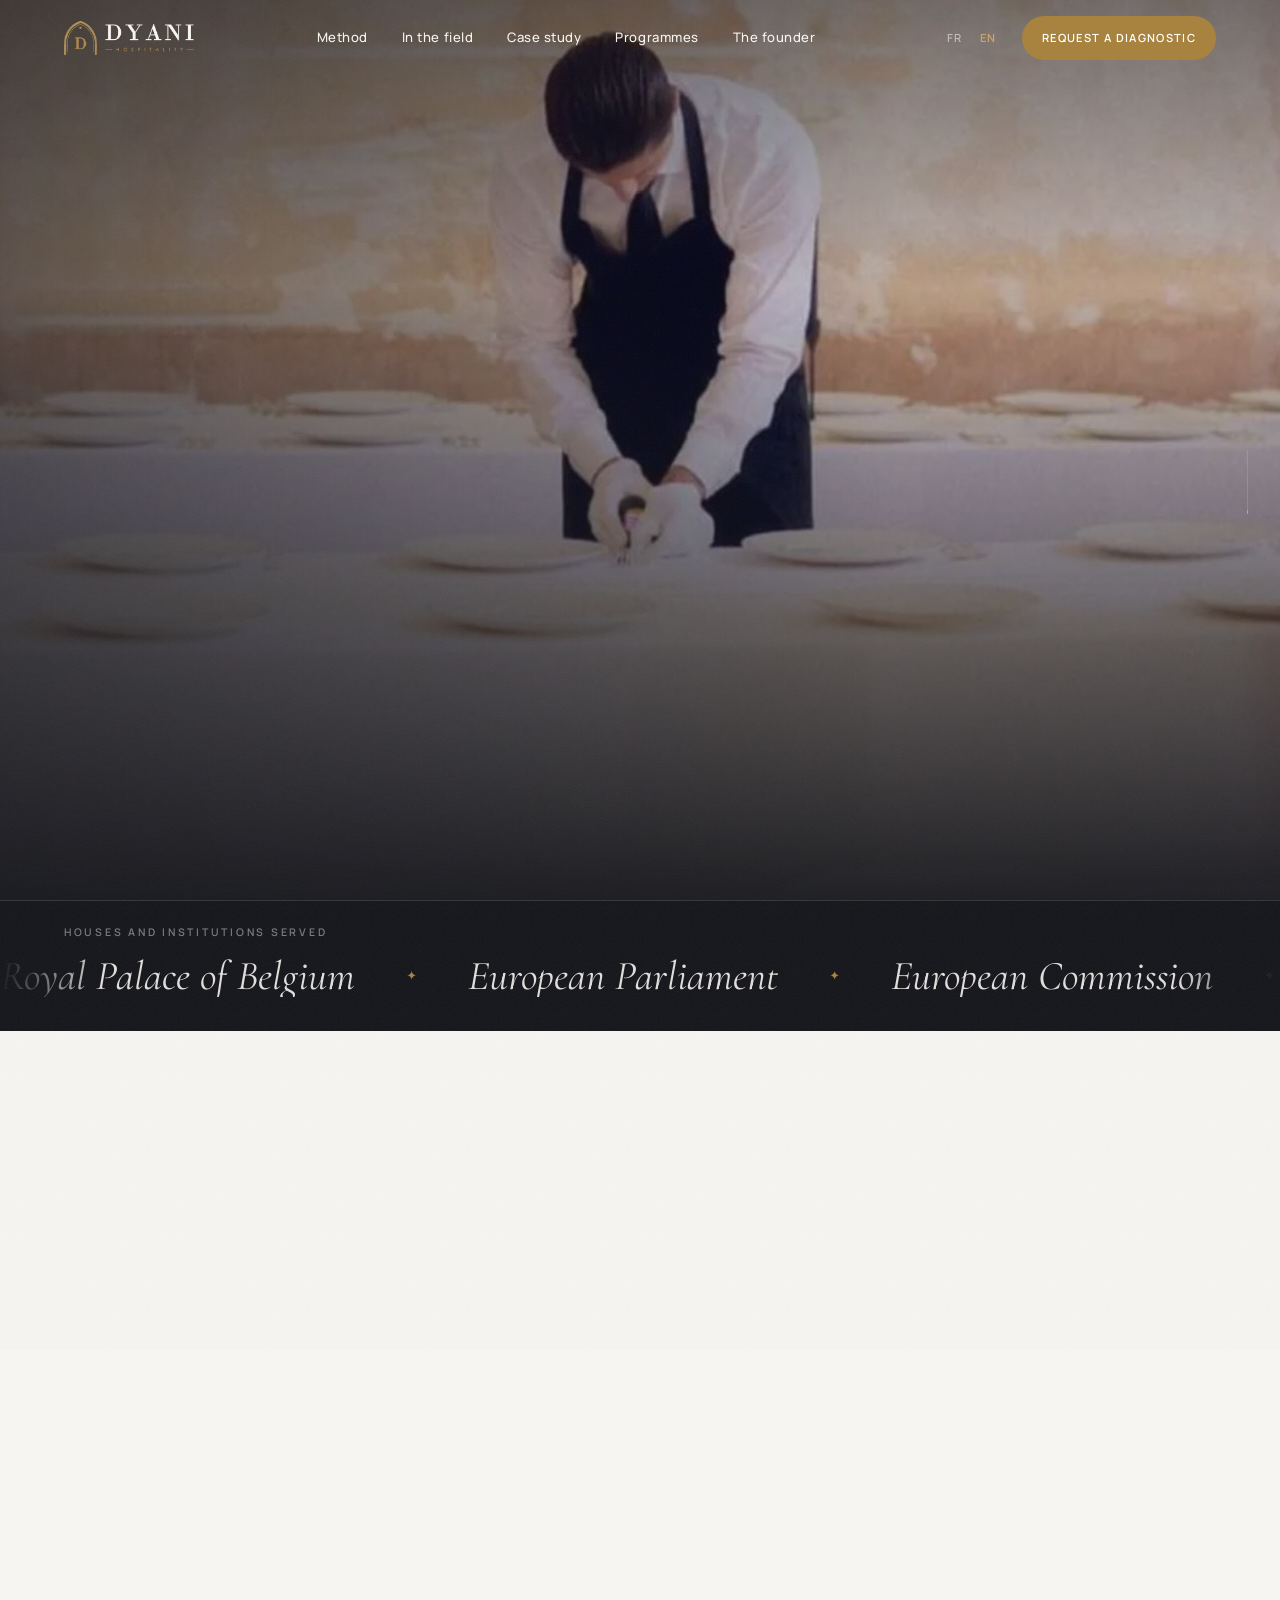
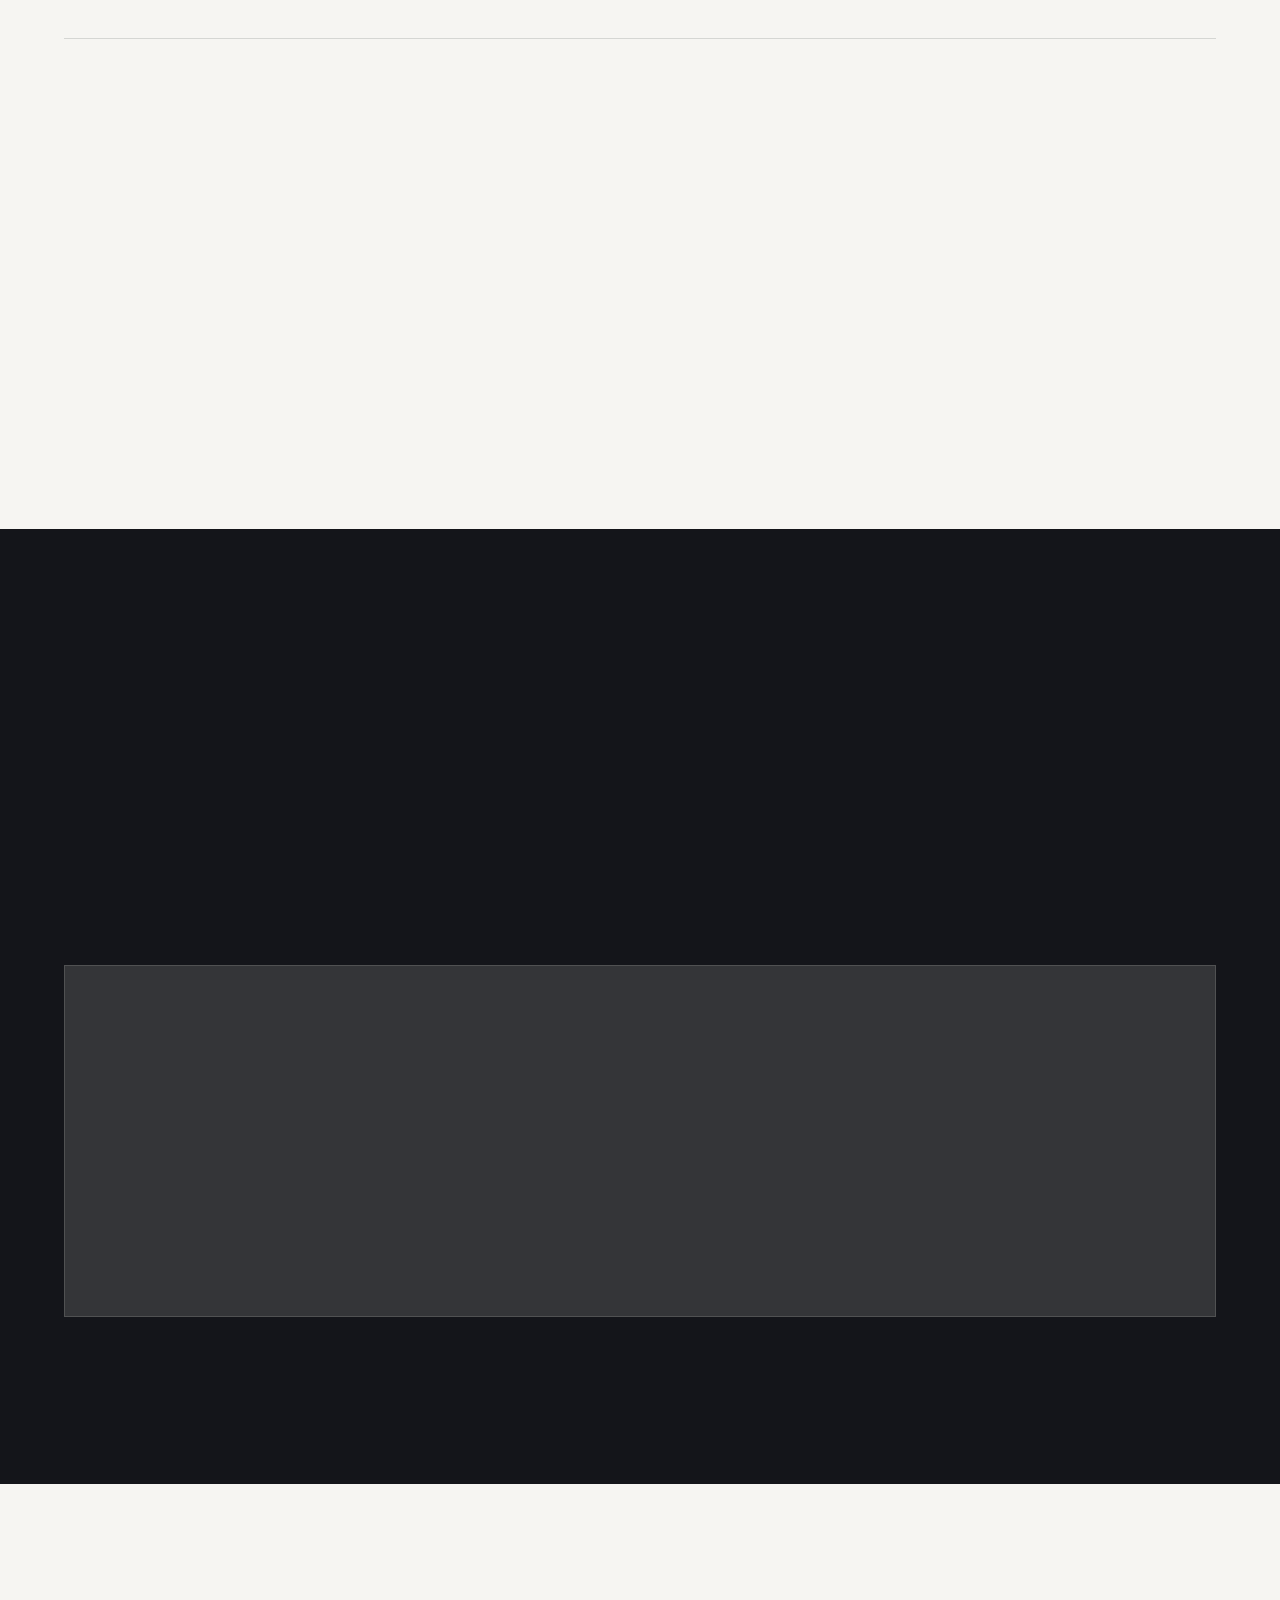
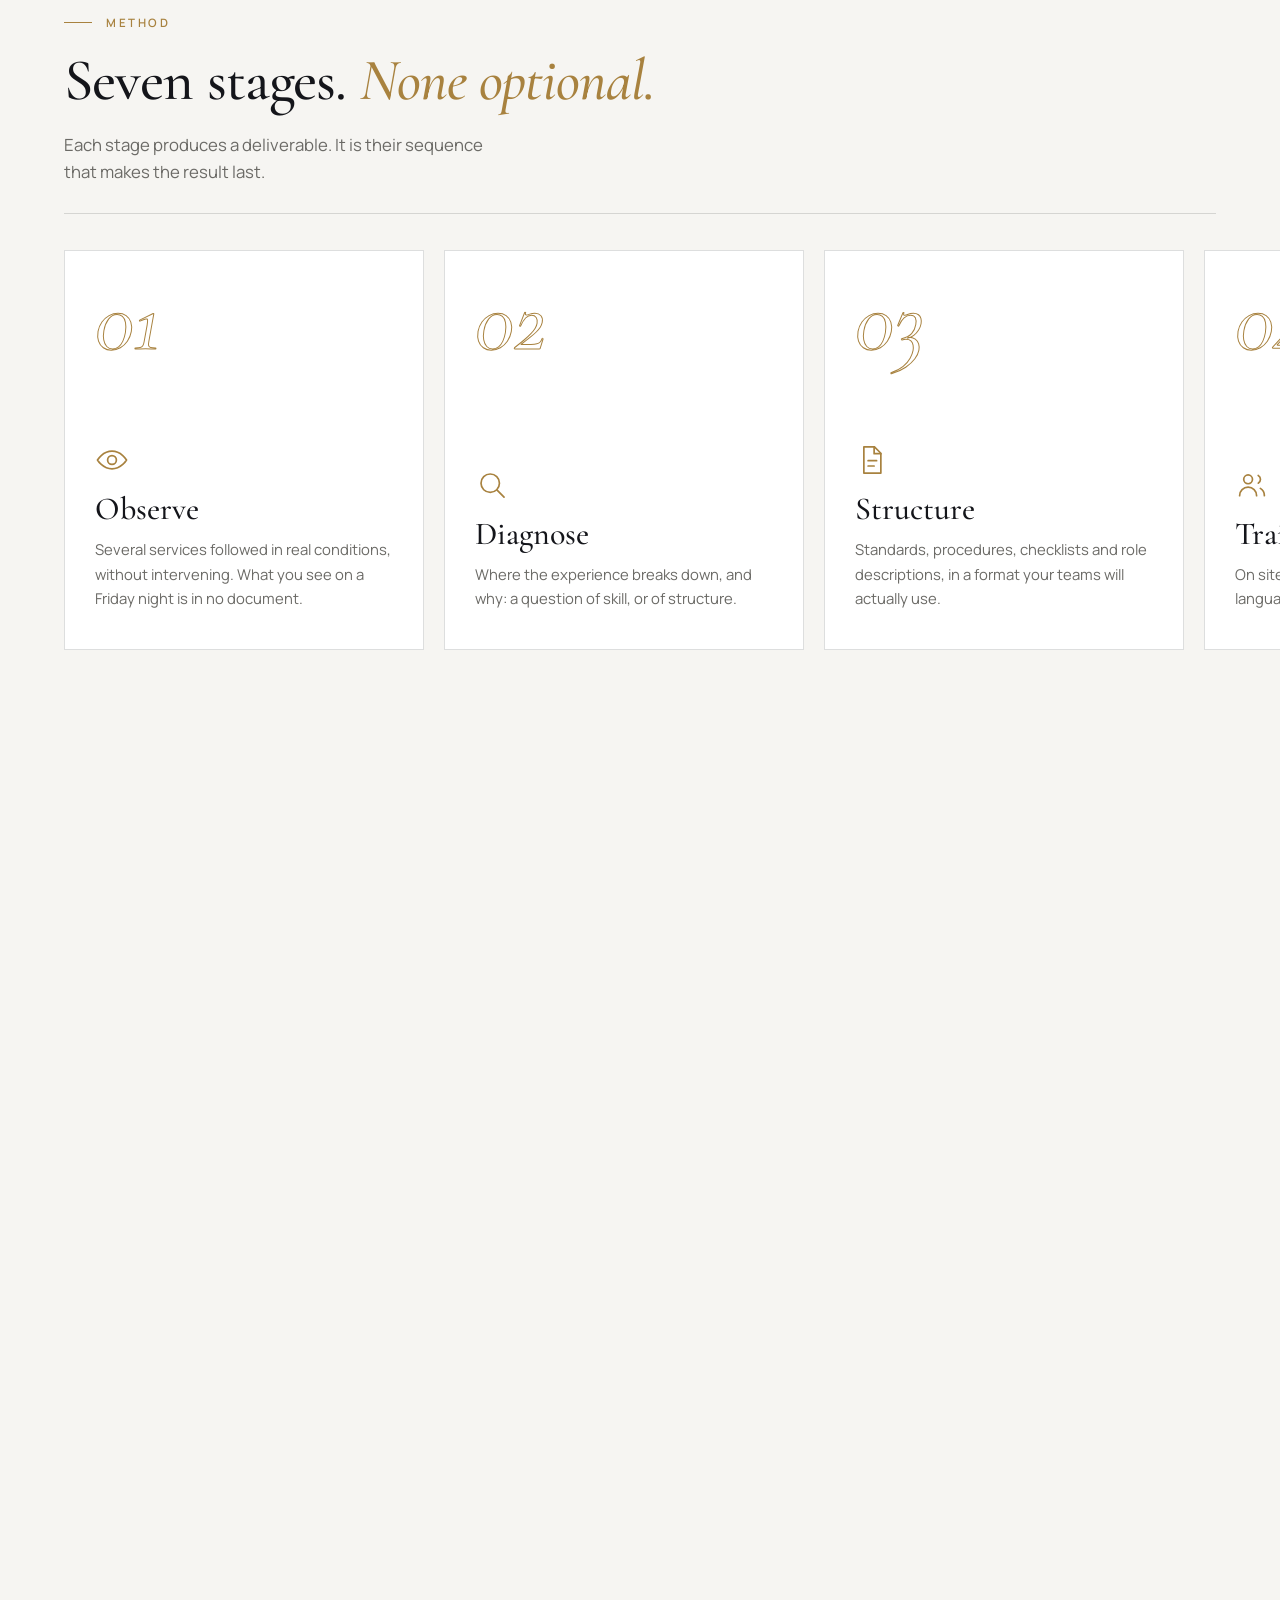
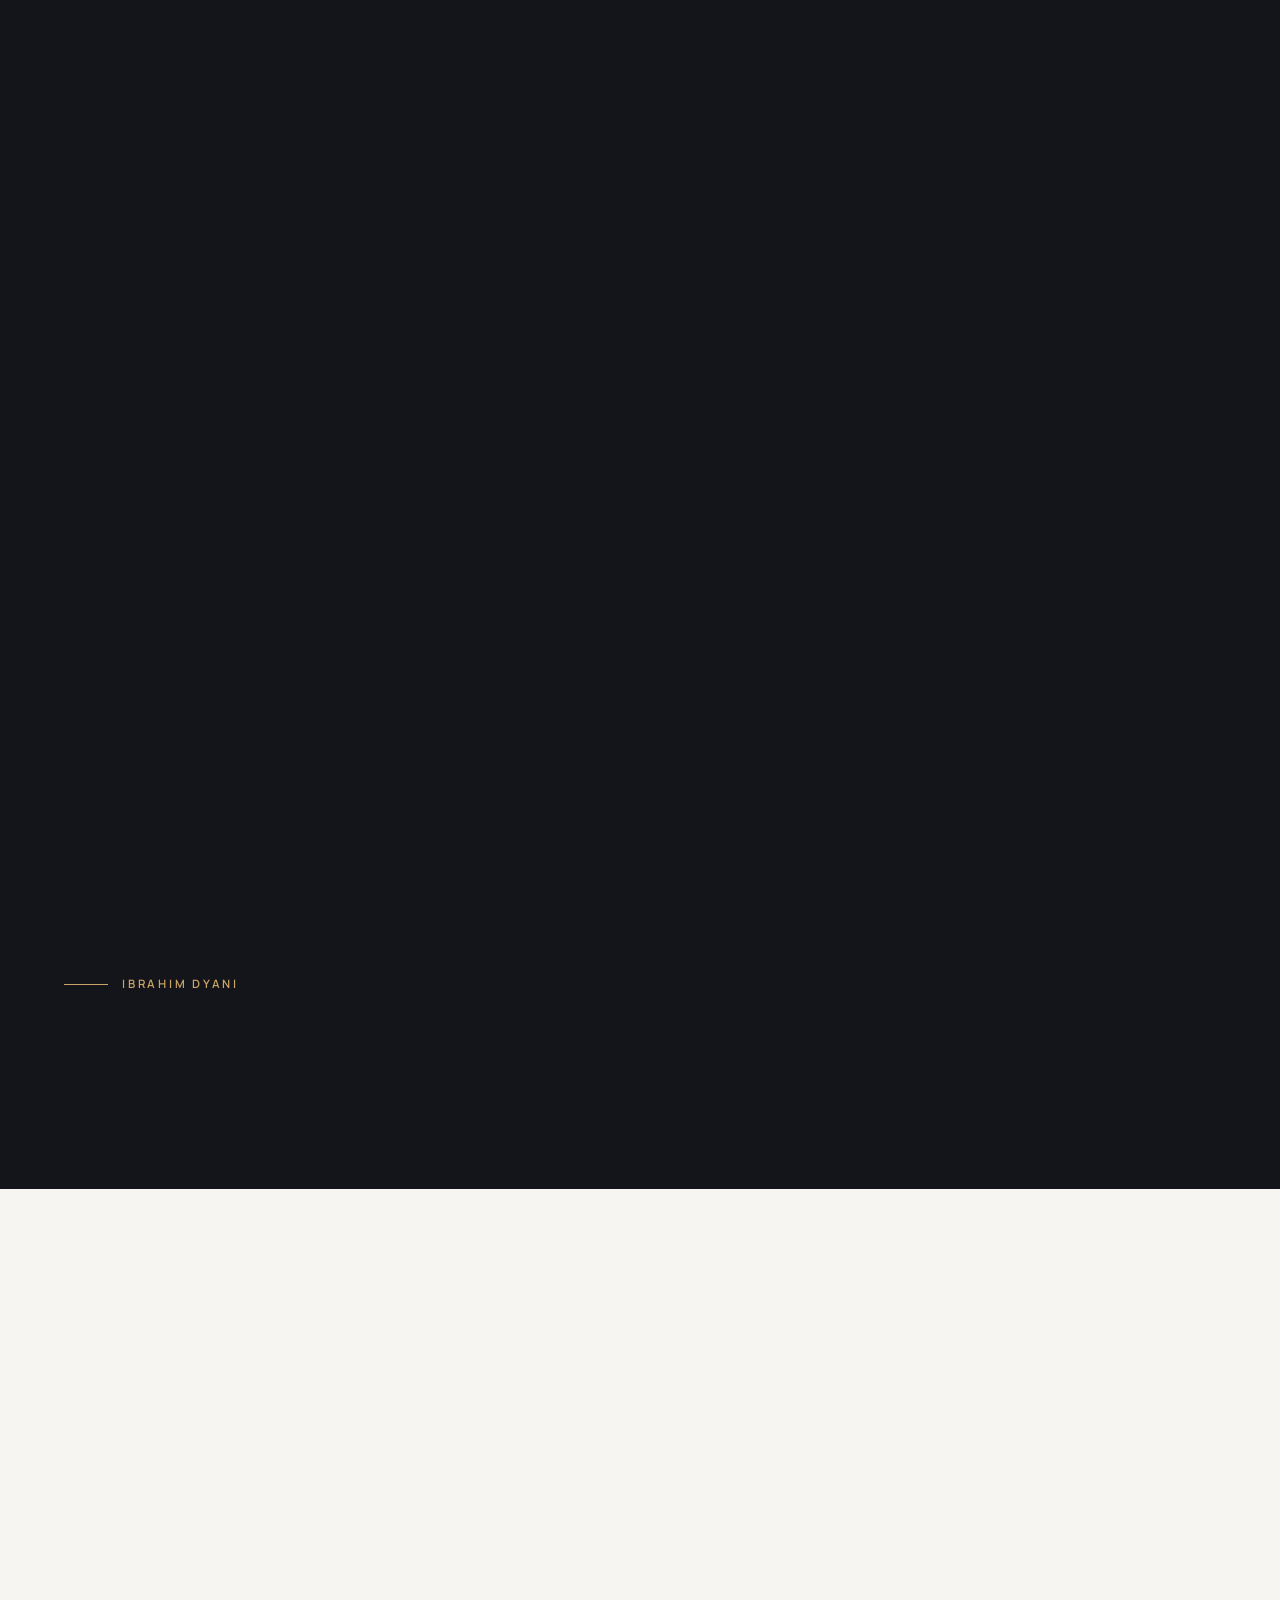
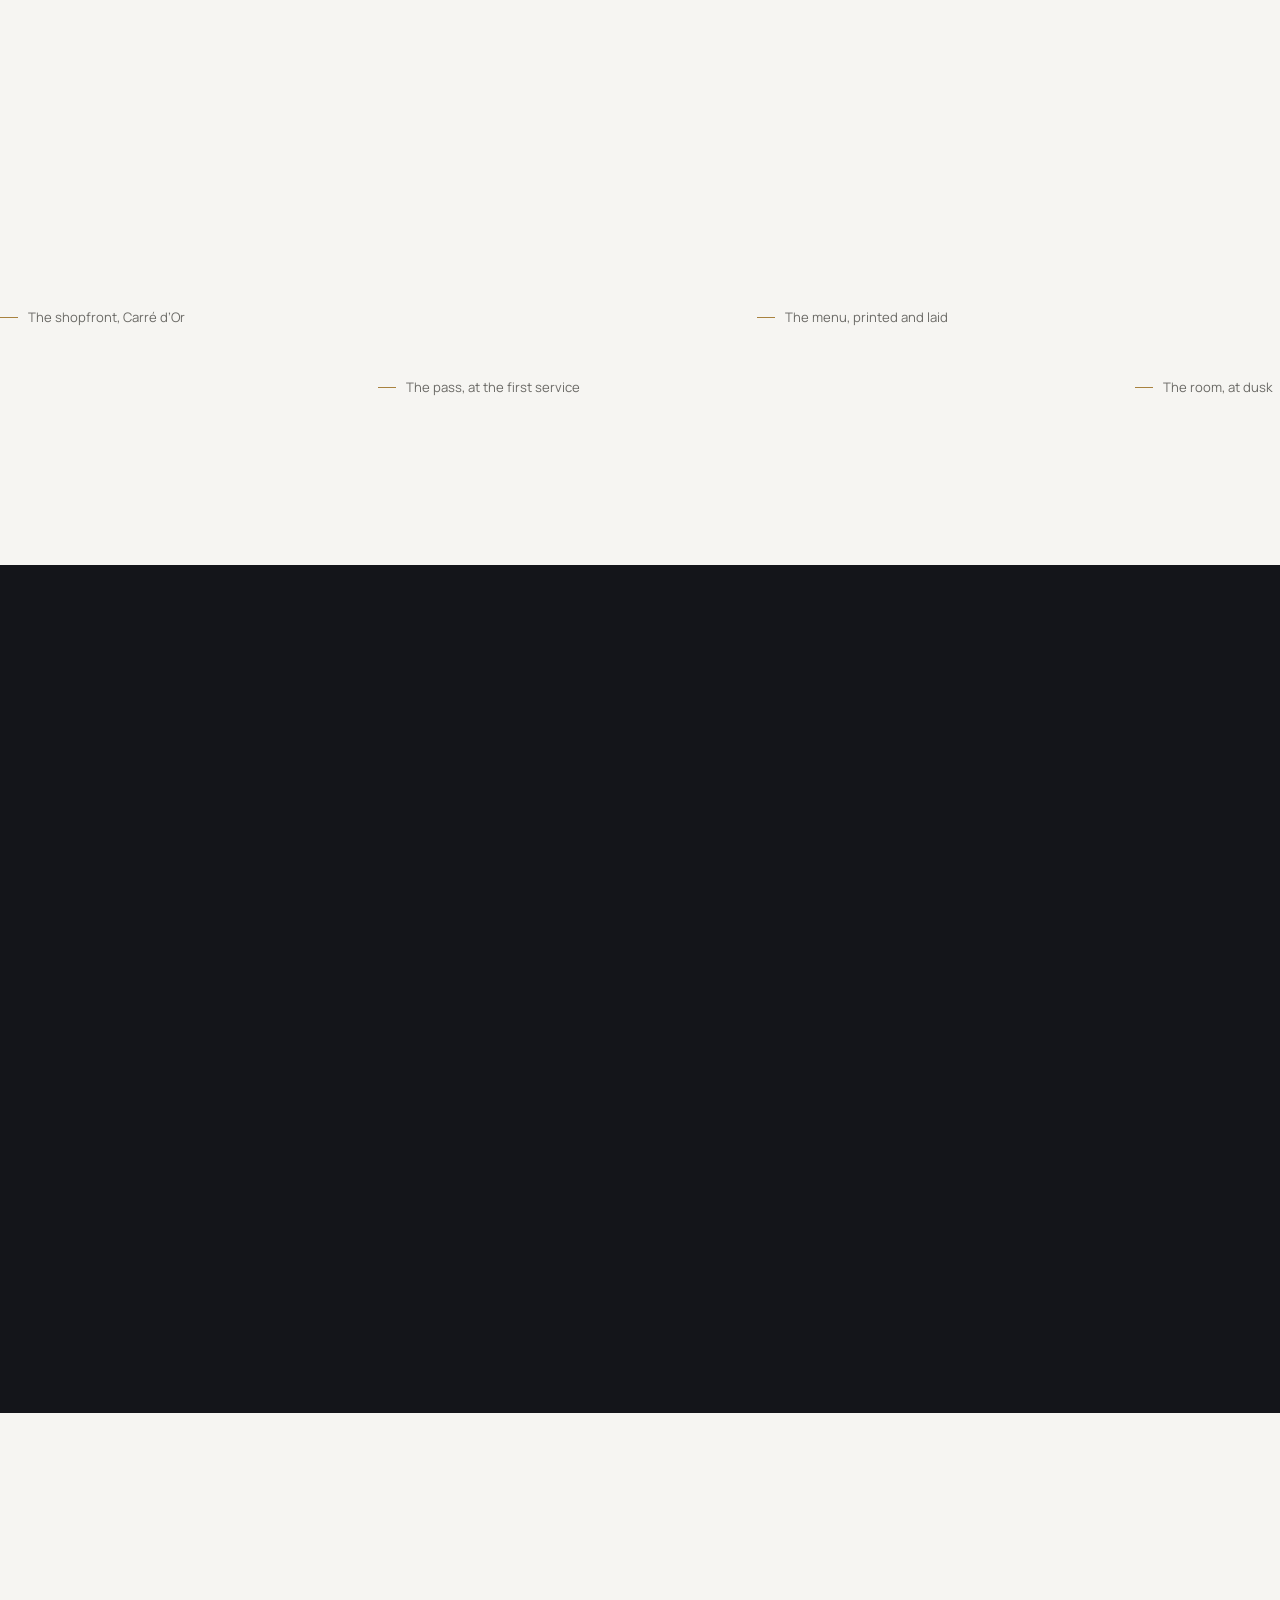
==== commit 58aff4fc: "Référence de demande : retirée de l'écran, conservée dans l'e-mail Elle s'affichait près de l'aperçu" ====
--- a/en/index.html
+++ b/en/index.html
@@ -717,15 +717,11 @@
       </div>
 
       <div class="builder__p">
-        <!-- Enquiry reference: generated by the browser on load,
-             carried into the message sent and into the e-mail
-             received. It gives the visitor something to quote if
-             they follow up, and the recipient a way to tie a reply
-             back to its enquiry. -->
-        <div class="pvhead">
-          <p class="eyebrow">Message preview</p>
-          <p class="dref"><span>Reference</span><b data-ref>…</b></p>
-        </div>
+        <!-- An enquiry reference is generated by the browser on load
+             (see REF in v2.js). It is not shown to the visitor: it
+             only travels in the e-mail subject and in a dedicated
+             field, so the recipient can tie a reply to its enquiry. -->
+        <p class="eyebrow">Message preview</p>
         <div class="letter" id="preview" aria-live="polite"></div>
         <div class="send">
           <button class="btn btn--brass magnet" type="submit" id="bMail"><span>Send by e-mail</span><svg class="arr" viewBox="0 0 16 10" aria-hidden="true"><path d="M11 1l4 4-4 4M15 5H0"/></svg></button>
--- a/v2.css
+++ b/v2.css
@@ -593,14 +593,6 @@
 .fl input:focus + span,.fl input:not(:placeholder-shown) + span,.fl textarea:focus + span,.fl textarea:not(:placeholder-shown) + span{transform:translateY(-22px) scale(.72);color:var(--brass-l)}
 .fl input[type=number]{-moz-appearance:textfield}
 .builder__p{display:flex;flex-direction:column}
-.pvhead{display:flex;align-items:center;justify-content:space-between;gap:16px;flex-wrap:wrap}
-.pvhead .eyebrow{margin-bottom:22px}
-/* Référence de la demande : volontairement discrète, mais lisible
-   et sélectionnable — c'est ce que le visiteur recopiera. */
-.dref{display:inline-flex;align-items:center;gap:10px;margin-bottom:22px;padding:8px 14px;border:1px solid var(--line-d);border-radius:999px}
-.dref span{font:600 .6rem/1 var(--sans);letter-spacing:.2em;text-transform:uppercase;color:rgba(246,245,242,.45)}
-.dref b{font:500 .82rem/1 var(--sans);letter-spacing:.12em;color:var(--brass-l);user-select:all}
-@media (max-width:420px){.pvhead{gap:0}.dref{margin-top:-8px}}
 .letter{position:relative;background:var(--os);color:var(--ink);padding:34px 32px;min-height:280px;font:italic 400 1.3rem/1.5 var(--serif);white-space:pre-line;box-shadow:0 40px 80px -40px rgba(0,0,0,.6);transform:rotate(-.6deg);transition:transform .8s var(--ease)}
 .letter::before{content:"";position:absolute;top:18px;right:20px;width:32px;height:32px;border:1px solid var(--brass);border-radius:50%;opacity:.6}
 .letter:hover{transform:rotate(0)}
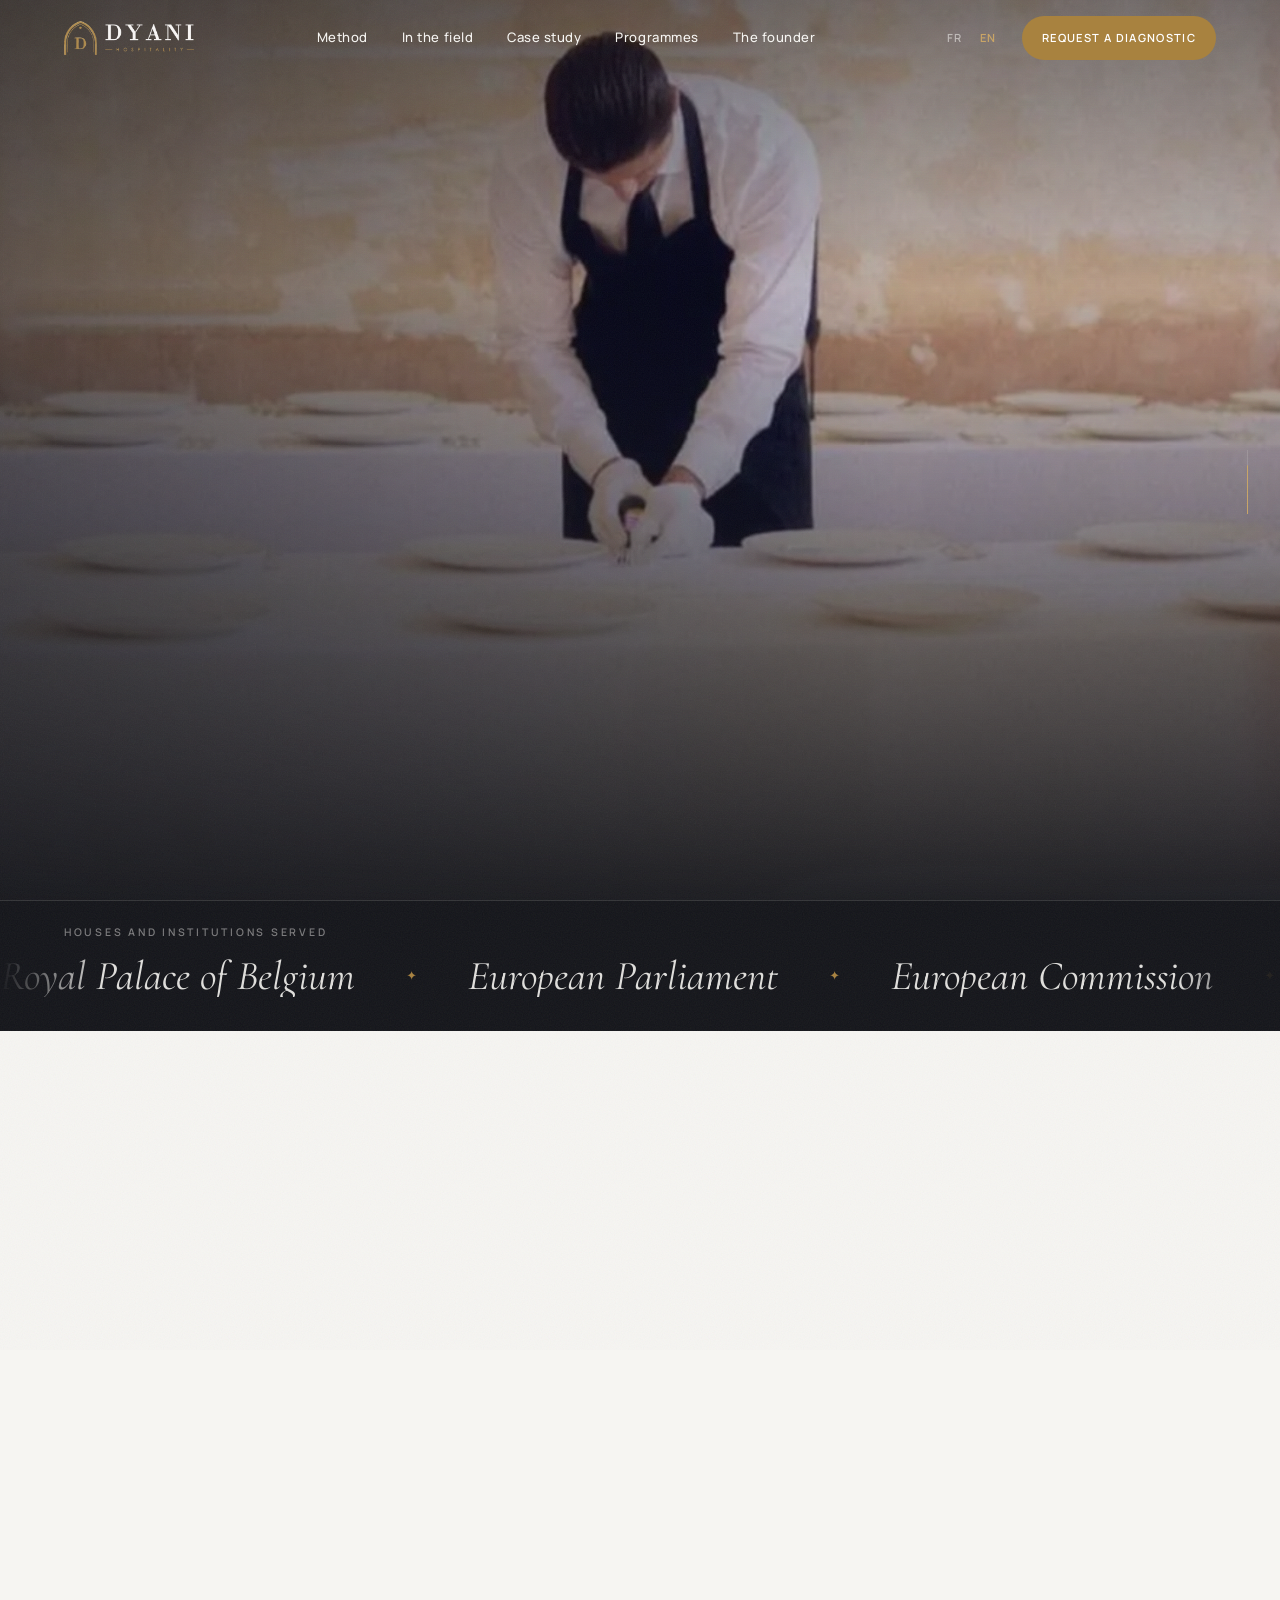
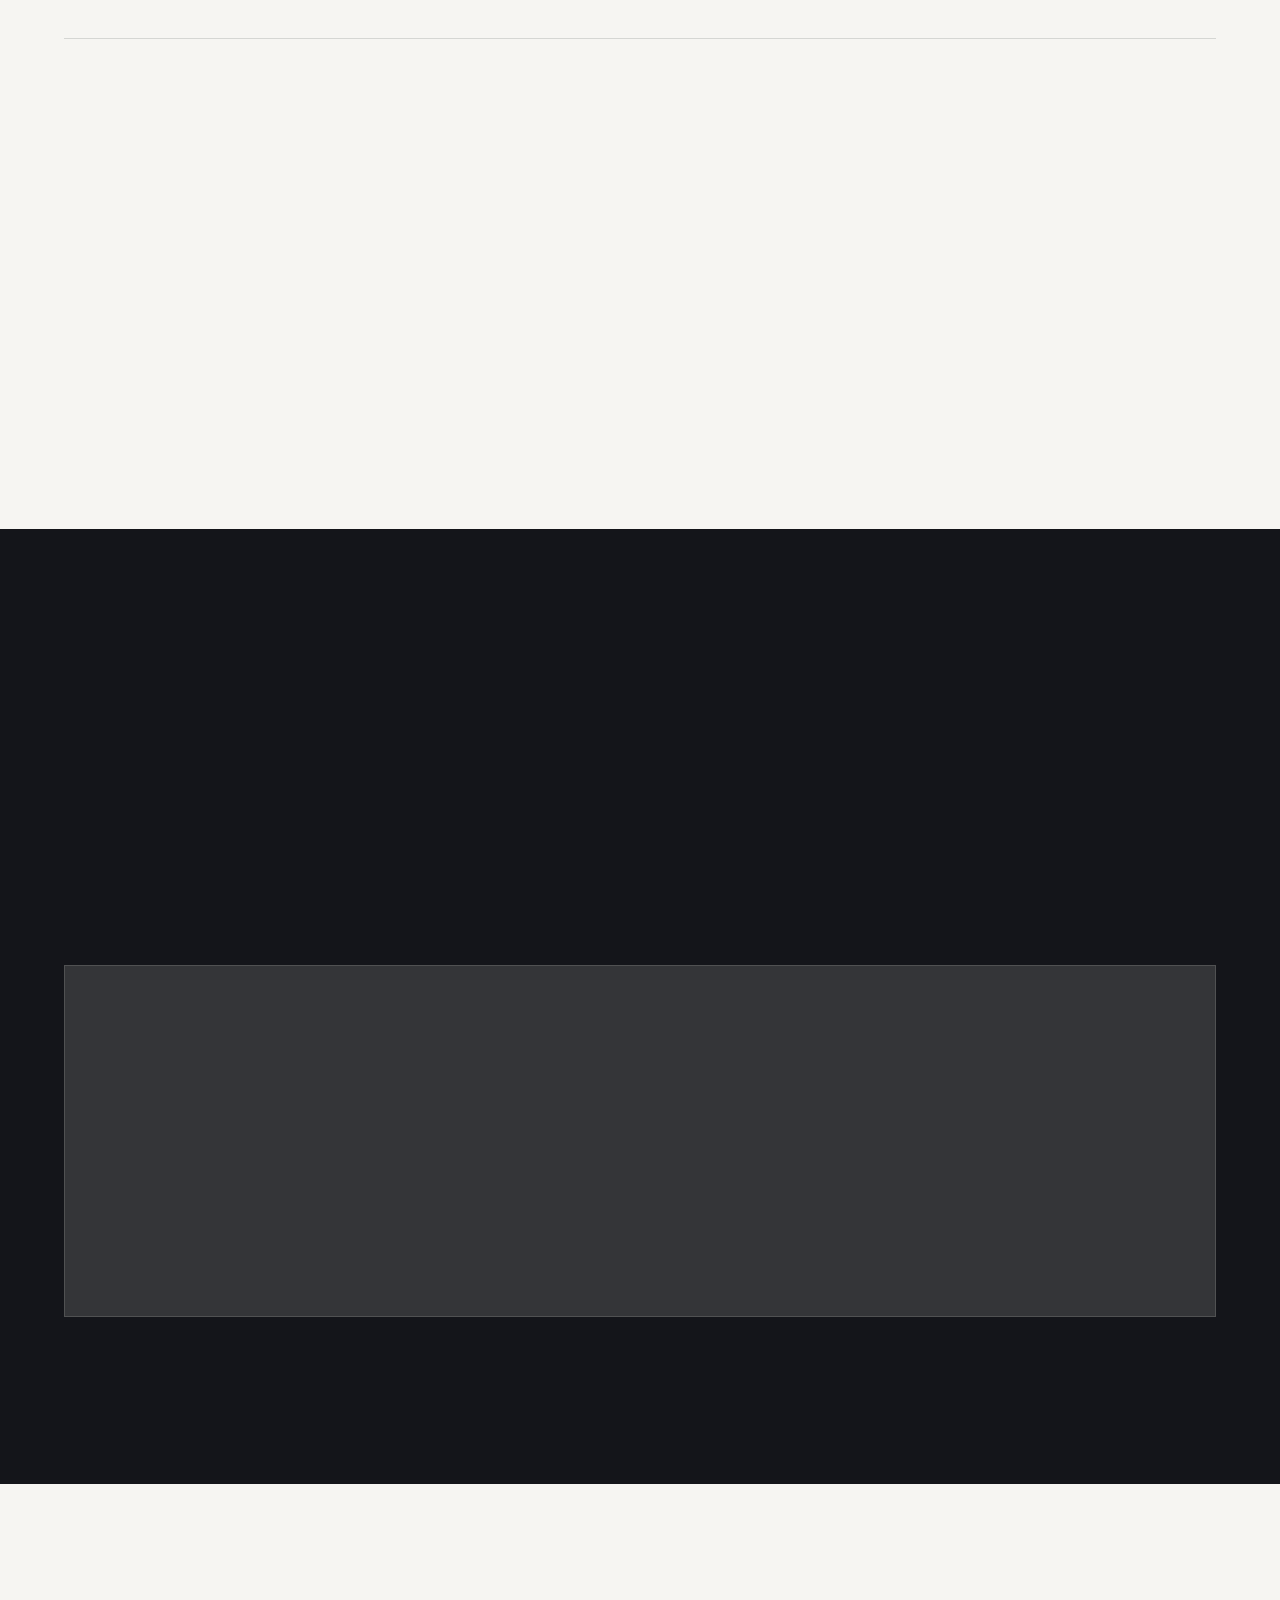
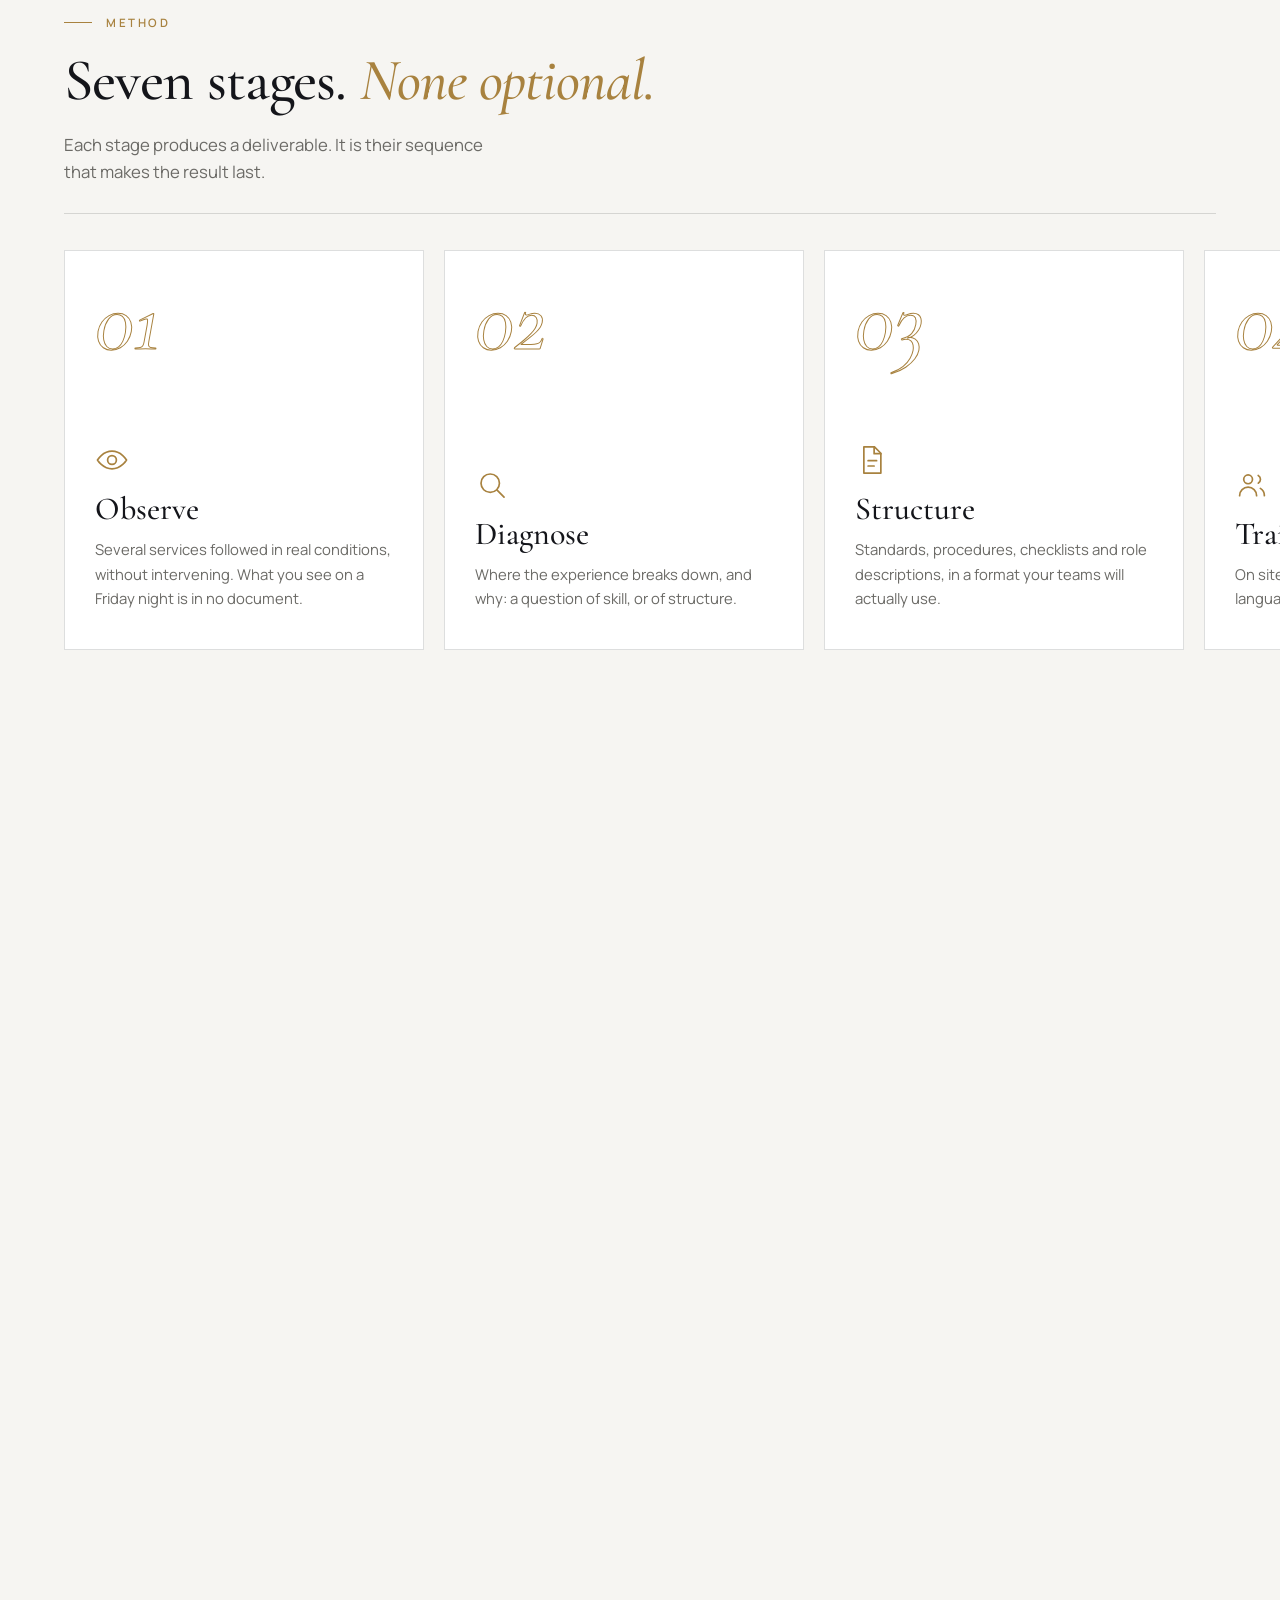
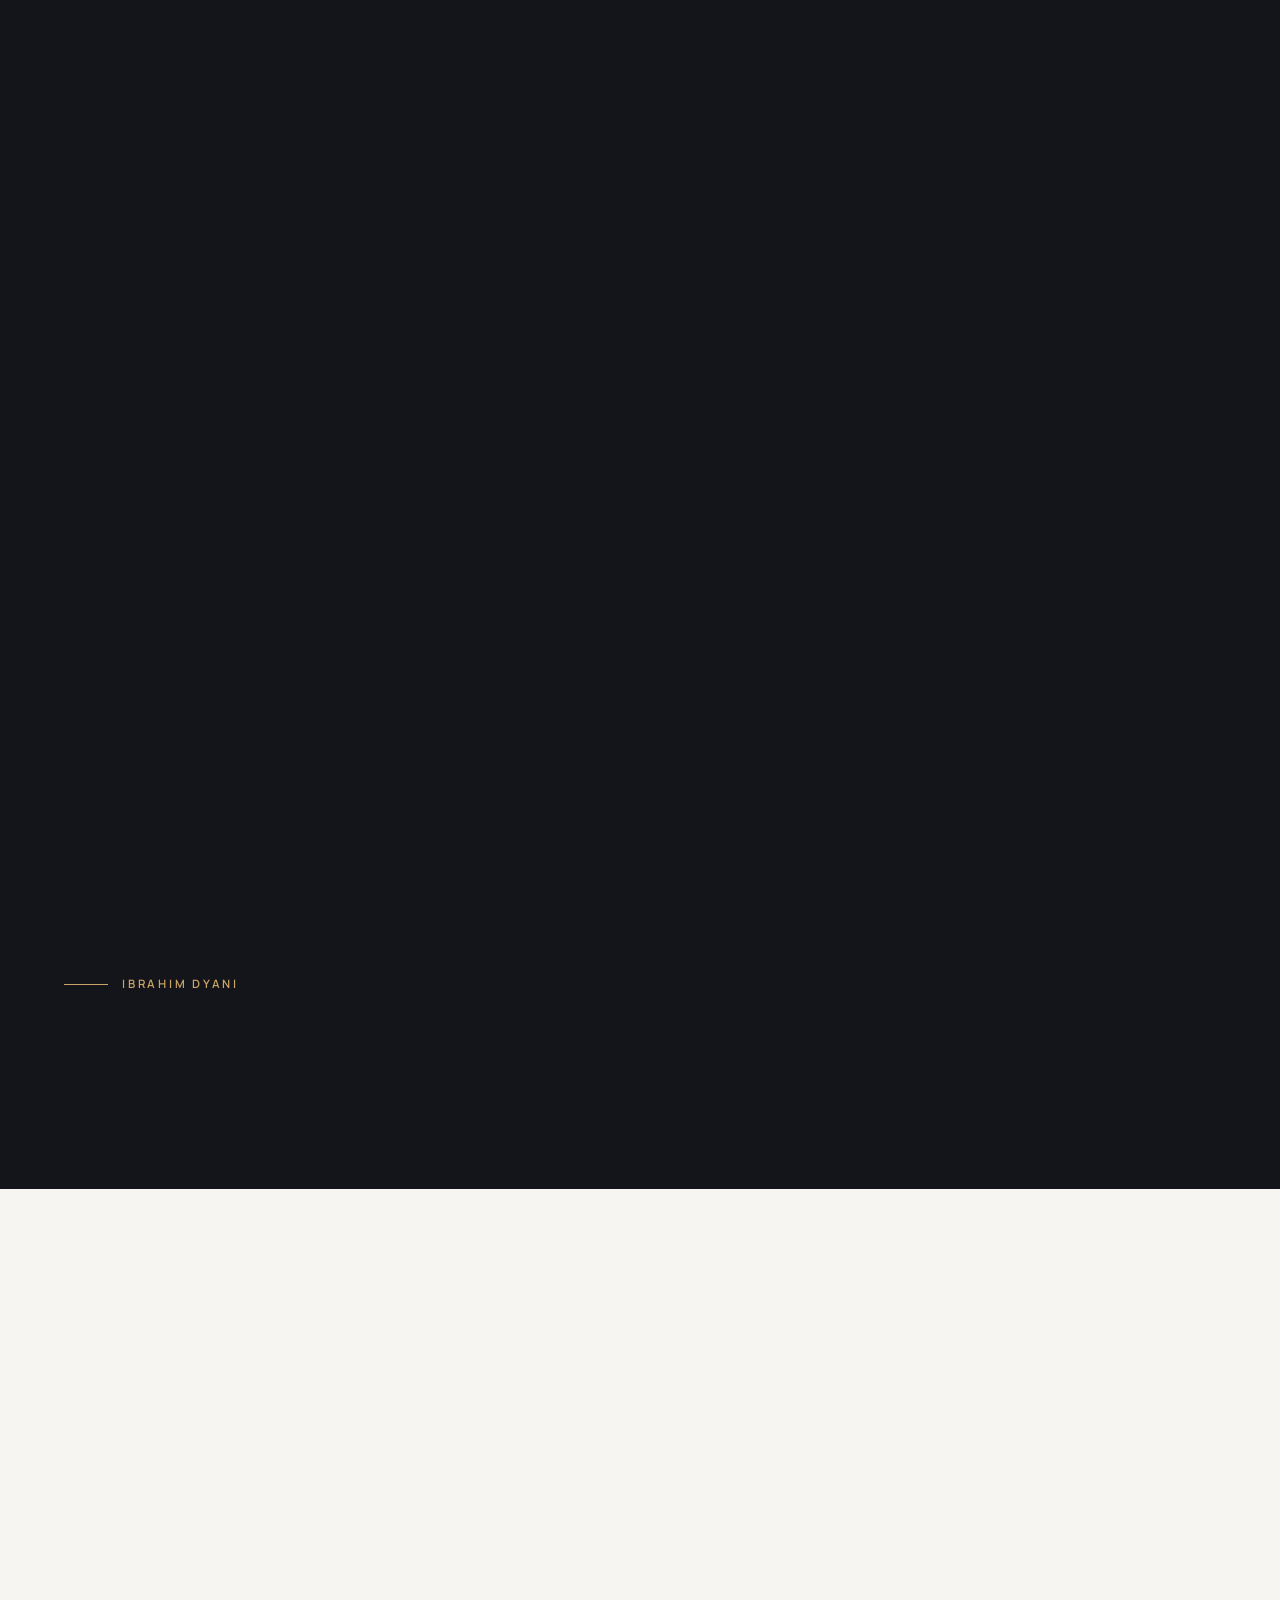
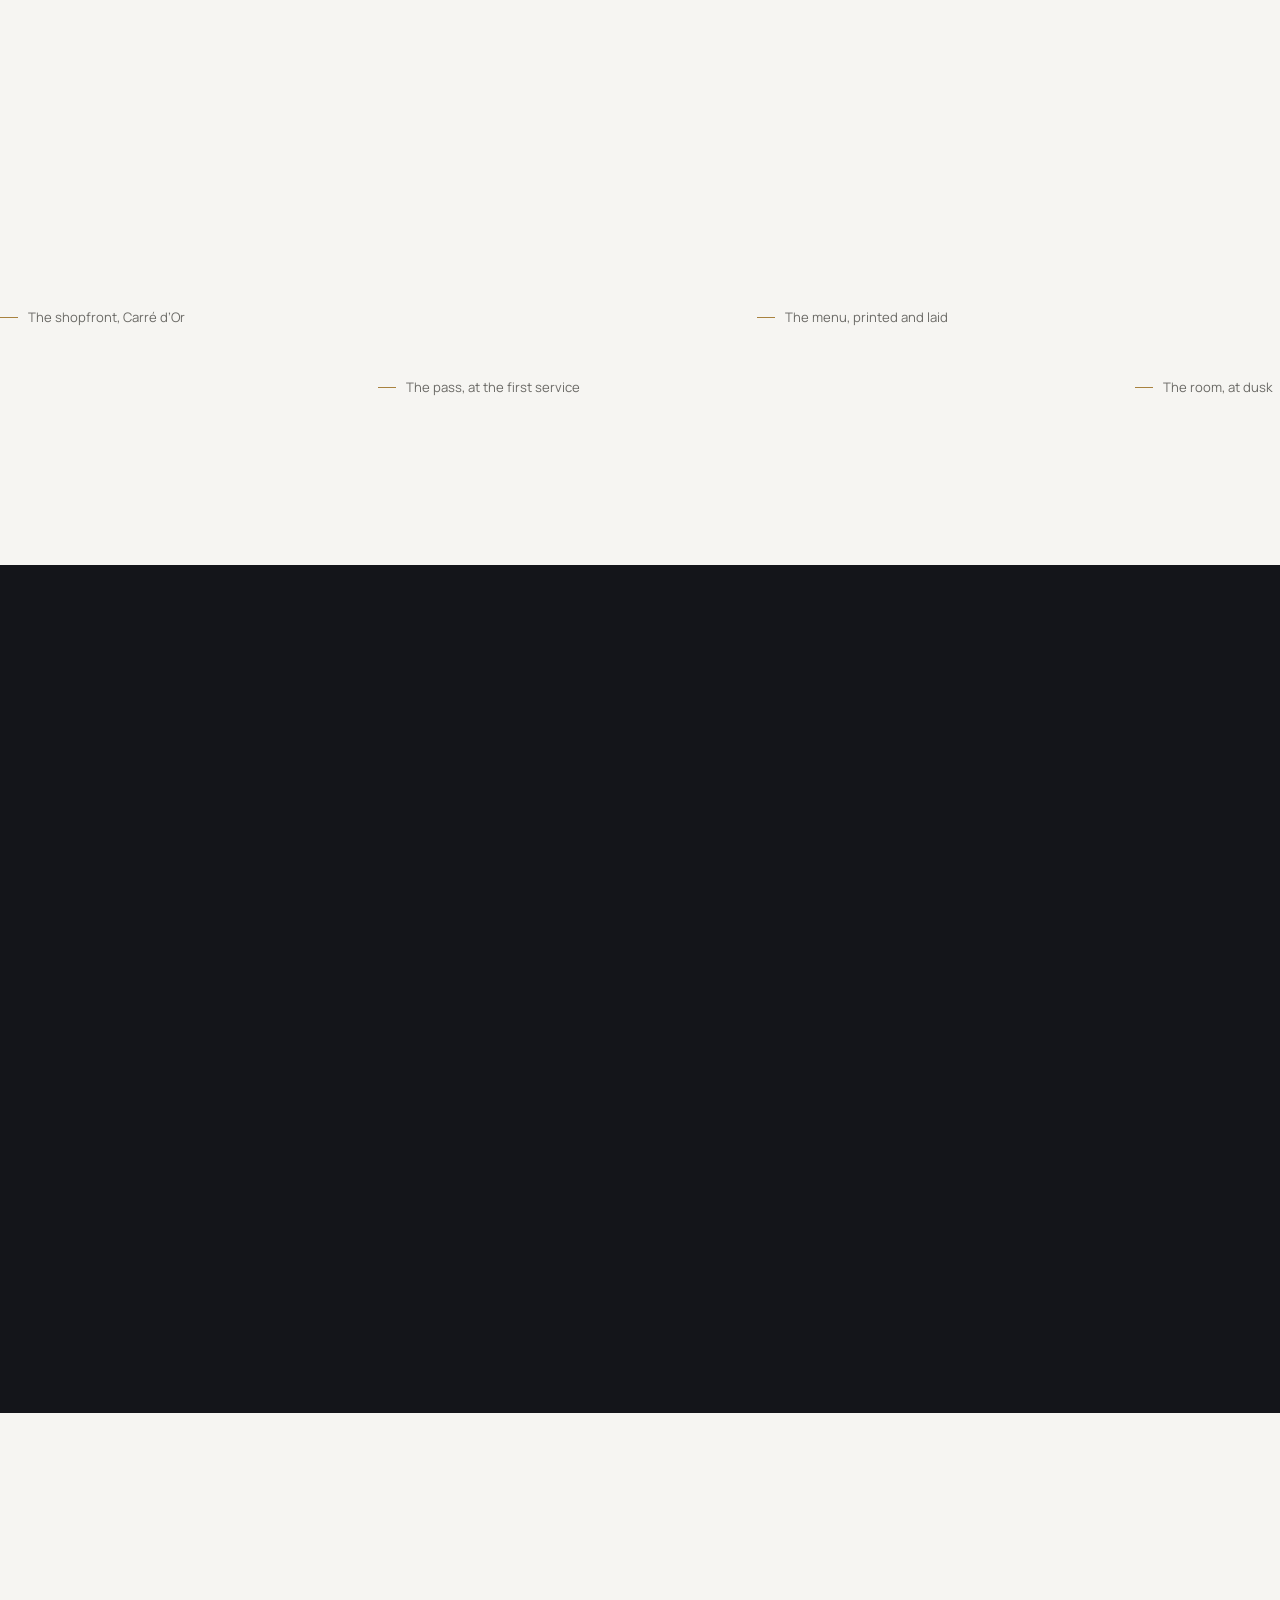
==== commit b7c57745: "Photos des profils adaptées au métier, affiche vidéo = 1re scène avec tirets de scène, phrase du con" ====
--- a/en/index.html
+++ b/en/index.html
@@ -35,7 +35,7 @@
 <link rel="preload" as="image" href="../assets/img/hero-dressage.webp" type="image/webp" fetchpriority="high">
 <link rel="preload" as="font" type="font/woff2" crossorigin href="../fonts/cormorant-garamond-latin-500-normal.woff2">
 <link rel="preload" as="font" type="font/woff2" crossorigin href="../fonts/manrope-latin-400-normal.woff2">
-<link rel="stylesheet" href="../v2.css?v=20260924">
+<link rel="stylesheet" href="../v2.css?v=20261008">
 <script type="application/ld+json">
 {"@context":"https://schema.org","@type":"ProfessionalService","name":"Dyani Hospitality","description":"Team training, service standards and operational structure for hotels and restaurants in Morocco.","url":"https://dyanihospitality.com/en/","image":"https://dyanihospitality.com/assets/img/og-image.jpg","areaServed":{"@type":"Country","name":"Morocco"},"address":{"@type":"PostalAddress","addressLocality":"Tangier","addressCountry":"MA"},"availableLanguage":["fr","ar"],"founder":{"@type":"Person","name":"Ibrahim Dyani","jobTitle":"Maître d’Hôtel, trainer and consultant in operational structure"}}
 </script>
@@ -153,7 +153,7 @@
     <!-- The label announces the sequence without repeating "The problem",
          which already titles the first step just below. -->
     <p class="eyebrow rv">The starting point</p>
-    <h2 class="statement split-words">An establishment can be refurbished, well marketed, beautifully designed&nbsp;— <em>and still deliver an inconsistent experience.</em></h2>
+    <h2 class="statement split-words">An establishment can be refurbished, well marketed, beautifully designed <em>and still deliver an inconsistent experience.</em></h2>
 
     <ol class="flow">
       <li class="flow__i rv" data-d="1">
@@ -268,9 +268,10 @@
 
     <div class="field">
       <figure class="video rv" data-cursor="Play">
-        <video preload="none" playsinline width="480" height="848" poster="../assets/img/terrain-standards.jpg">
+        <video preload="none" playsinline width="480" height="848" poster="../assets/img/video-poster.jpg">
           <source src="../assets/video/formation-terrain.mp4" type="video/mp4">
         </video>
+        <div class="video__segs"><button type="button" class="video__seg" data-t="0" aria-label="Scene 1"><i></i></button><button type="button" class="video__seg" data-t="5.7" style="--w:6.6" aria-label="Scene 2"><i></i></button><button type="button" class="video__seg" data-t="12.3" style="--w:10.0" aria-label="Scene 3"><i></i></button><button type="button" class="video__seg" data-t="22.3" style="--w:8.9" aria-label="Scene 4"><i></i></button><button type="button" class="video__seg" data-t="31.2" style="--w:3.0" aria-label="Scene 5"><i></i></button></div>
         <button class="video__play" type="button" aria-label="Play the video of the training session"><svg viewBox="0 0 17 20" aria-hidden="true"><path d="M16 10 1 19V1l15 9Z"/></svg></button>
         <figcaption><span>Waiter training — at RLM Service</span><span>0:34</span></figcaption>
       </figure>
@@ -309,7 +310,7 @@
 
 <!-- citation plein écran -->
 <section class="pull" aria-label="Quotation">
-  <div class="pull__media" data-parallax="0.12"><picture><source srcset="../assets/img/terrain-posture.webp" type="image/webp"><img src="../assets/img/terrain-posture.jpg" alt="" width="1200" height="1600" loading="lazy" decoding="async"></picture></div>
+  <div class="pull__media" data-parallax="0.12"><picture><source srcset="../assets/img/reception-jardin.webp" type="image/webp"><img src="../assets/img/reception-jardin.jpg" alt="" width="1000" height="1250" loading="lazy" decoding="async"></picture></div>
   <blockquote class="pull__q wrap">
     <p class="split-words">What has not been performed in front of me <em>has not been trained.</em></p>
     <cite>Ibrahim Dyani</cite>
@@ -593,12 +594,12 @@
               <circle class="swap__arc" cx="60" cy="60" r="58" pathLength="100"/>
             </svg>
             <div class="swap__ph" aria-hidden="true">
-              <picture class="is-on"><source srcset="../assets/img/terrain-posture.webp" type="image/webp"><img src="../assets/img/terrain-posture.jpg" alt="" width="1200" height="1600" loading="lazy" decoding="async"></picture>
-              <picture><source srcset="../assets/img/hero-dressage.webp" type="image/webp"><img src="../assets/img/hero-dressage.jpg" alt="" width="900" height="1125" loading="lazy" decoding="async"></picture>
-              <picture><source srcset="../assets/img/terrain-prestation.webp" type="image/webp"><img src="../assets/img/terrain-prestation.jpg" alt="" width="1400" height="1867" loading="lazy" decoding="async"></picture>
-              <picture><source srcset="../assets/img/terrain-standards.webp" type="image/webp"><img src="../assets/img/terrain-standards.jpg" alt="" width="1200" height="1600" loading="lazy" decoding="async"></picture>
-              <picture><source srcset="../assets/img/reception-jardin.webp" type="image/webp"><img src="../assets/img/reception-jardin.jpg" alt="" width="1000" height="1250" loading="lazy" decoding="async"></picture>
-              <picture><source srcset="../assets/img/constantin-02.webp" type="image/webp"><img src="../assets/img/constantin-02.jpg" alt="" width="900" height="1200" loading="lazy" decoding="async"></picture>
+              <picture class="is-on"><source srcset="../assets/img/profil-commis.webp" type="image/webp"><img src="../assets/img/profil-commis.jpg" alt="" width="1400" height="1050" loading="lazy" decoding="async"></picture>
+              <picture><source srcset="../assets/img/profil-chef-de-rang.webp" type="image/webp"><img src="../assets/img/profil-chef-de-rang.jpg" alt="" width="1055" height="1400" loading="lazy" decoding="async"></picture>
+              <picture><source srcset="../assets/img/profil-maitre-hotel.webp" type="image/webp"><img src="../assets/img/profil-maitre-hotel.jpg" alt="" width="945" height="1256" loading="lazy" decoding="async"></picture>
+              <picture><source srcset="../assets/img/profil-manager.webp" type="image/webp"><img src="../assets/img/profil-manager.jpg" alt="" width="945" height="1256" loading="lazy" decoding="async"></picture>
+              <picture><source srcset="../assets/img/profil-accueil.webp" type="image/webp"><img src="../assets/img/profil-accueil.jpg" alt="" width="945" height="1254" loading="lazy" decoding="async"></picture>
+              <picture><source srcset="../assets/img/profil-extra.webp" type="image/webp"><img src="../assets/img/profil-extra.jpg" alt="" width="945" height="1255" loading="lazy" decoding="async"></picture>
             </div>
             <span class="swap__badge" aria-hidden="true"><i>01</i><b>/ 06</b></span>
           </div>
@@ -767,6 +768,6 @@
   </div>
 </footer>
 
-<script src="../v2.js?v=20260924" defer></script>
+<script src="../v2.js?v=20261008" defer></script>
 </body>
 </html>
--- a/v2.css
+++ b/v2.css
@@ -142,6 +142,10 @@
   .burger{display:block}
   .hd__act .lang{display:none}
 }
+/* Les pages-document (.hd--doc) n'ont pas de menu burger : rien n'y
+   remplace le sélecteur de langue, qui doit donc rester visible à
+   toutes les largeurs. */
+.hd--doc .hd__act .lang{display:flex}
 @media (max-width:560px){
   .hd__act .btn{display:none}
 }
@@ -319,6 +323,17 @@
 .video.is-playing .video__play{opacity:0;pointer-events:none}
 .video figcaption{position:absolute;left:18px;right:18px;bottom:16px;display:flex;justify-content:space-between;font-size:.74rem;letter-spacing:.06em;color:rgba(246,245,242,.85);pointer-events:none}
 .video.is-playing figcaption{opacity:0}
+/* Tirets de scène, façon « stories » : un par séquence de la vidéo,
+   proportionnel à sa durée. Visibles dès l'affiche, ils se remplissent
+   à la lecture et permettent de sauter d'une scène à l'autre. */
+.video__segs{position:absolute;z-index:2;top:12px;left:14px;right:14px;display:flex;gap:5px}
+.video__seg{flex:var(--w) 1 0;height:20px;display:flex;align-items:center;cursor:pointer}
+.video__seg i{position:relative;display:block;width:100%;height:3px;border-radius:2px;background:rgba(246,245,242,.32);overflow:hidden;transition:height .3s var(--ease)}
+.video__seg i::after{content:"";position:absolute;inset:0;background:var(--os);transform:scaleX(var(--f,0));transform-origin:left}
+.video__seg:hover i,.video__seg:focus-visible i{height:5px}
+.video__seg:nth-child(1){--w:5.7}.video__seg:nth-child(2){--w:6.6}.video__seg:nth-child(3){--w:10}.video__seg:nth-child(4){--w:8.9}.video__seg:nth-child(5){--w:3}
+.video__seg:first-child{--f:1}
+.video.is-playing .video__seg:first-child{--f:0}
 .cards{display:grid;grid-template-columns:repeat(3,1fr);gap:20px}
 .card{text-align:left;display:flex;flex-direction:column;gap:0;color:var(--os)}
 .card__img{display:block;aspect-ratio:3/4;overflow:hidden;margin-bottom:22px;background:var(--navy)}
@@ -681,3 +696,45 @@
   .marquee__track{animation:none!important;flex-wrap:wrap;white-space:normal}
   .grain{display:none}
 }
+
+/* =========================================================
+   DOCUMENTS — mentions légales et confidentialité
+   Pages de lecture longue, sans JavaScript : une colonne
+   étroite, aucune animation, aucun script à charger.
+
+   L'en-tête n'est pas .is-solid : cette classe mélange
+   transparence et flou, pensée pour flotter par-dessus une photo
+   qui défile derrière elle. Posée en dur au sommet d'une page
+   sans photo, elle rend un gris délavé au lieu du graphite plein.
+   .hd--doc pose directement la couleur opaque. */
+.hd--doc{background:var(--ink);border-bottom-color:var(--line-d);height:64px}
+.hd--doc .hd__brand img{height:28px}
+
+.doc{background:var(--os);padding-block:clamp(112px,13vw,152px) clamp(64px,8vw,120px)}
+.doc__in{max-width:70ch;margin-inline:auto}
+.doc__back{display:inline-flex;align-items:center;gap:10px;margin-bottom:clamp(30px,5vw,52px);
+  font:600 .68rem/1 var(--sans);letter-spacing:.18em;text-transform:uppercase;color:var(--brass-d);
+  transition:gap .45s var(--ease)}
+.doc__back:hover{gap:16px}
+.doc__back svg{fill:none;stroke:currentColor;stroke-width:1.3;stroke-linecap:round;stroke-linejoin:round}
+.doc__t{font:500 clamp(2.1rem,4.4vw,3.4rem)/1.06 var(--serif);letter-spacing:-.015em;margin-bottom:14px}
+.doc__maj{font-size:.85rem;color:var(--mute);padding-bottom:clamp(26px,4vw,42px);
+  border-bottom:1px solid var(--line);margin-bottom:clamp(30px,4vw,50px)}
+.doc h2{font:500 clamp(1.45rem,2.4vw,1.95rem)/1.15 var(--serif);margin:clamp(42px,6vw,70px) 0 18px}
+.doc h3{font:600 .72rem/1 var(--sans);letter-spacing:.18em;text-transform:uppercase;
+  color:var(--brass-d);margin:34px 0 14px}
+.doc p{color:var(--mute);margin-bottom:16px;font-size:1.02rem}
+.doc strong,.doc b{color:var(--ink);font-weight:600}
+.doc a{color:var(--ink);text-decoration:underline;text-decoration-color:var(--brass);
+  text-underline-offset:3px;transition:color .3s}
+.doc a:hover{color:var(--brass-d)}
+.doc em{color:var(--ink)}
+/* Encadré des points restant à compléter : visible sans crier. */
+.doc__todo{background:var(--lin);border-left:1px solid var(--brass);padding:22px 26px;margin:22px 0 8px}
+.doc__todo p{font-size:.95rem;margin-bottom:12px}
+.doc__todo p:last-child{margin-bottom:0}
+
+.ft--doc{padding-block:clamp(44px,5vw,64px) 34px}
+.ft--doc .ft__bt{margin-top:0}
+.ft__bt a{opacity:.7;transition:opacity .3s,color .3s}
+.ft__bt a:hover{opacity:1;color:var(--brass-l)}
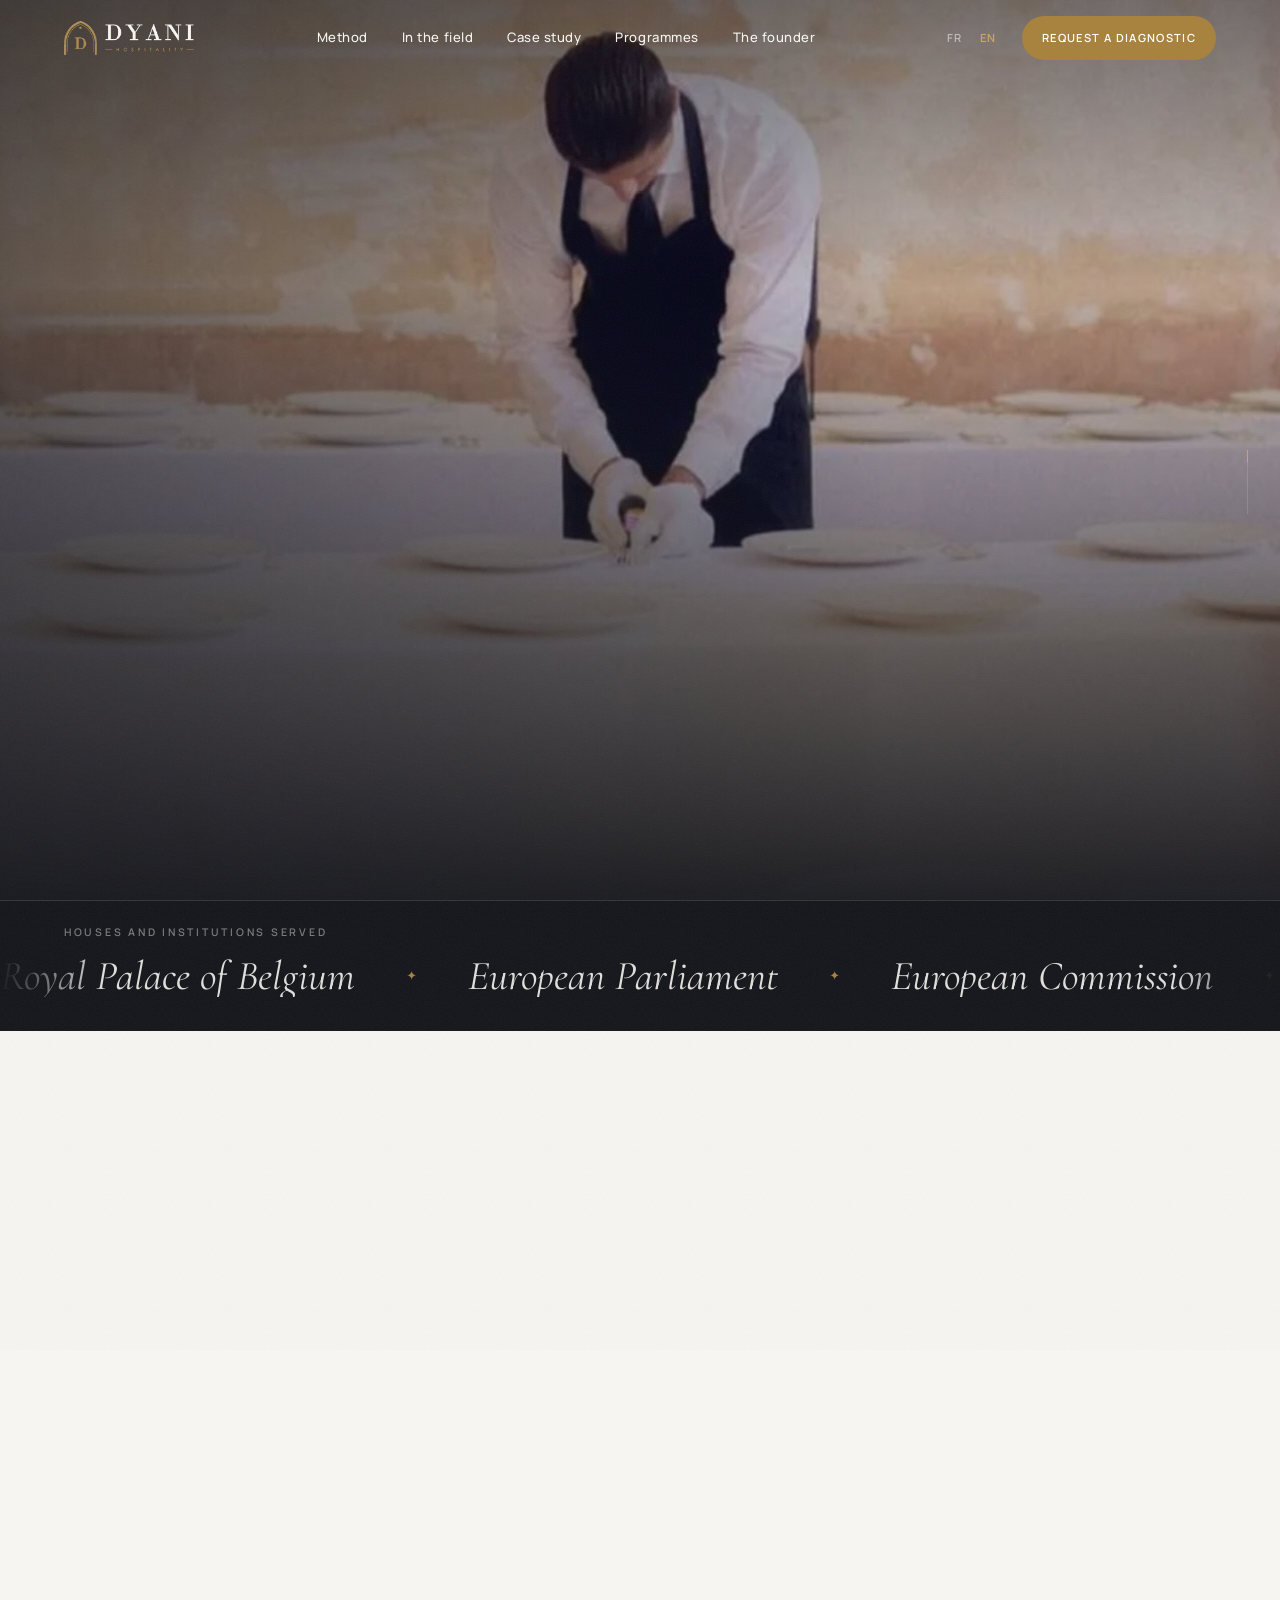
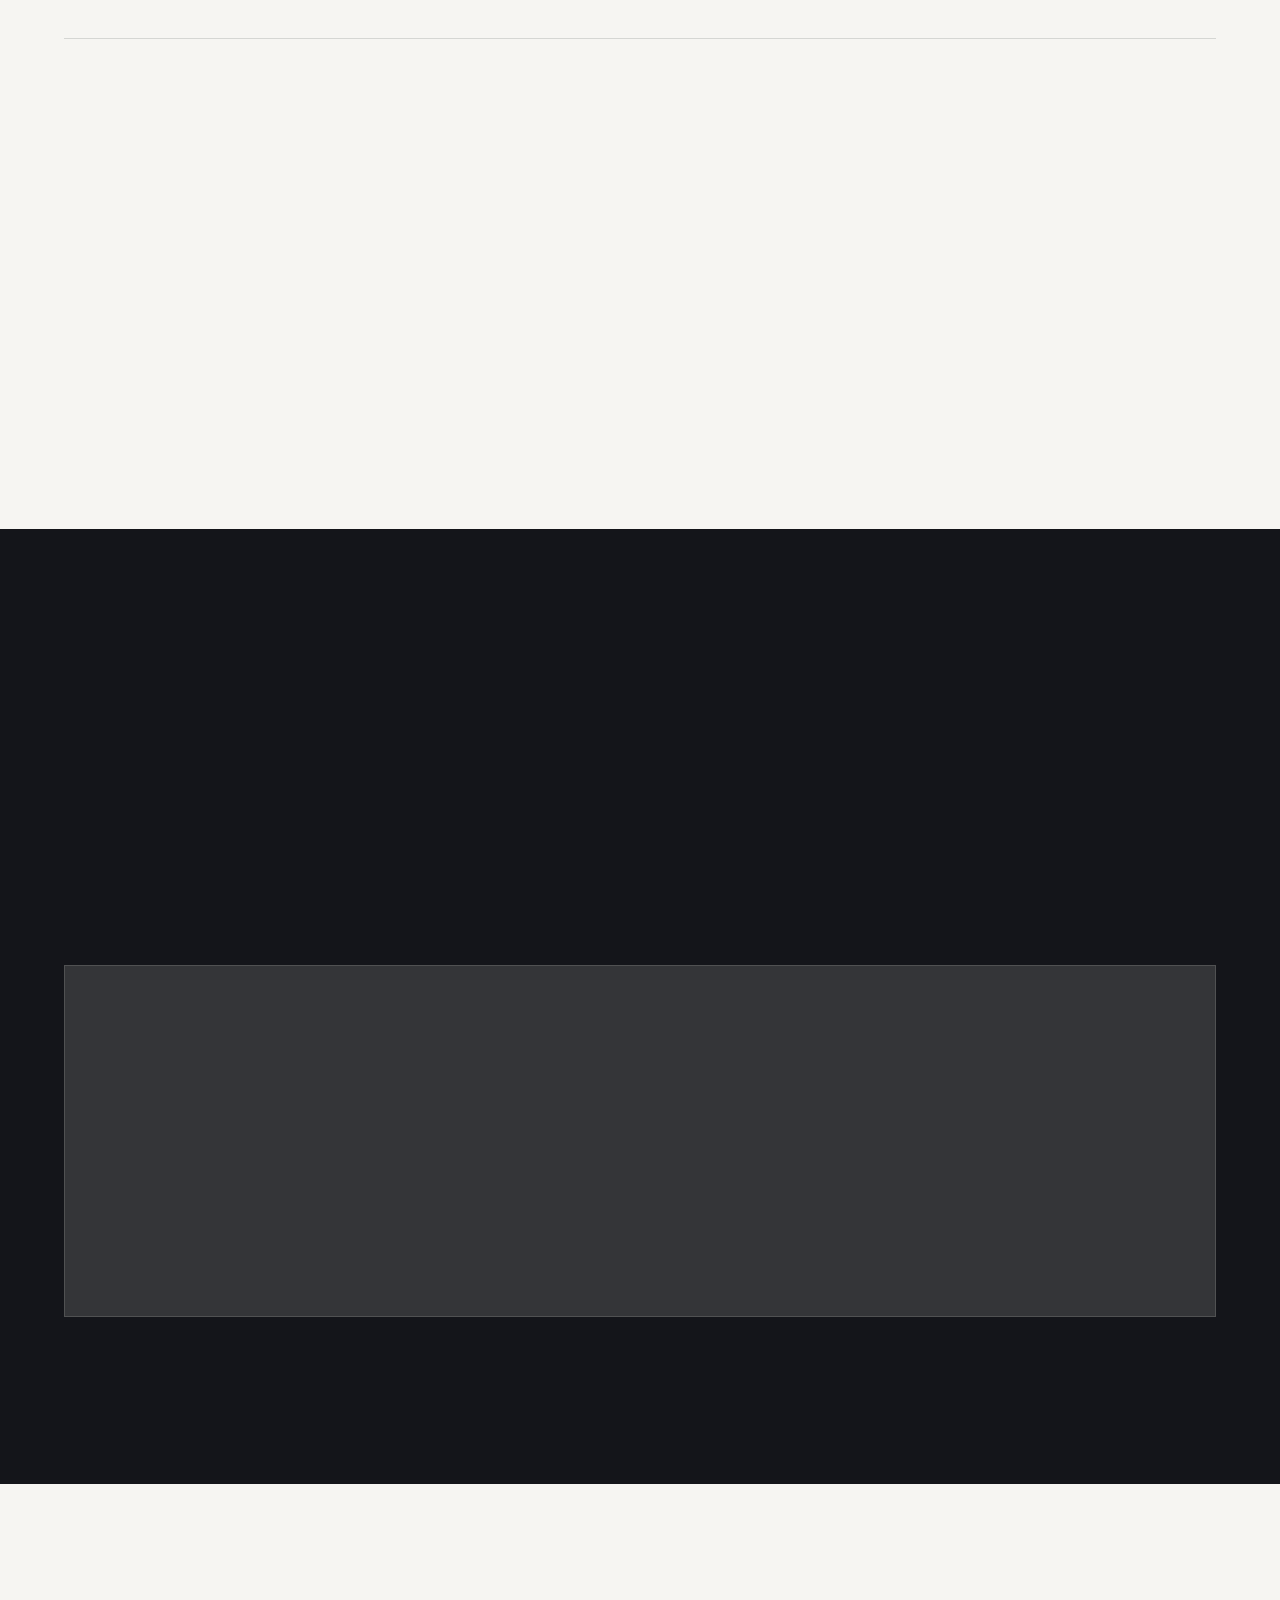
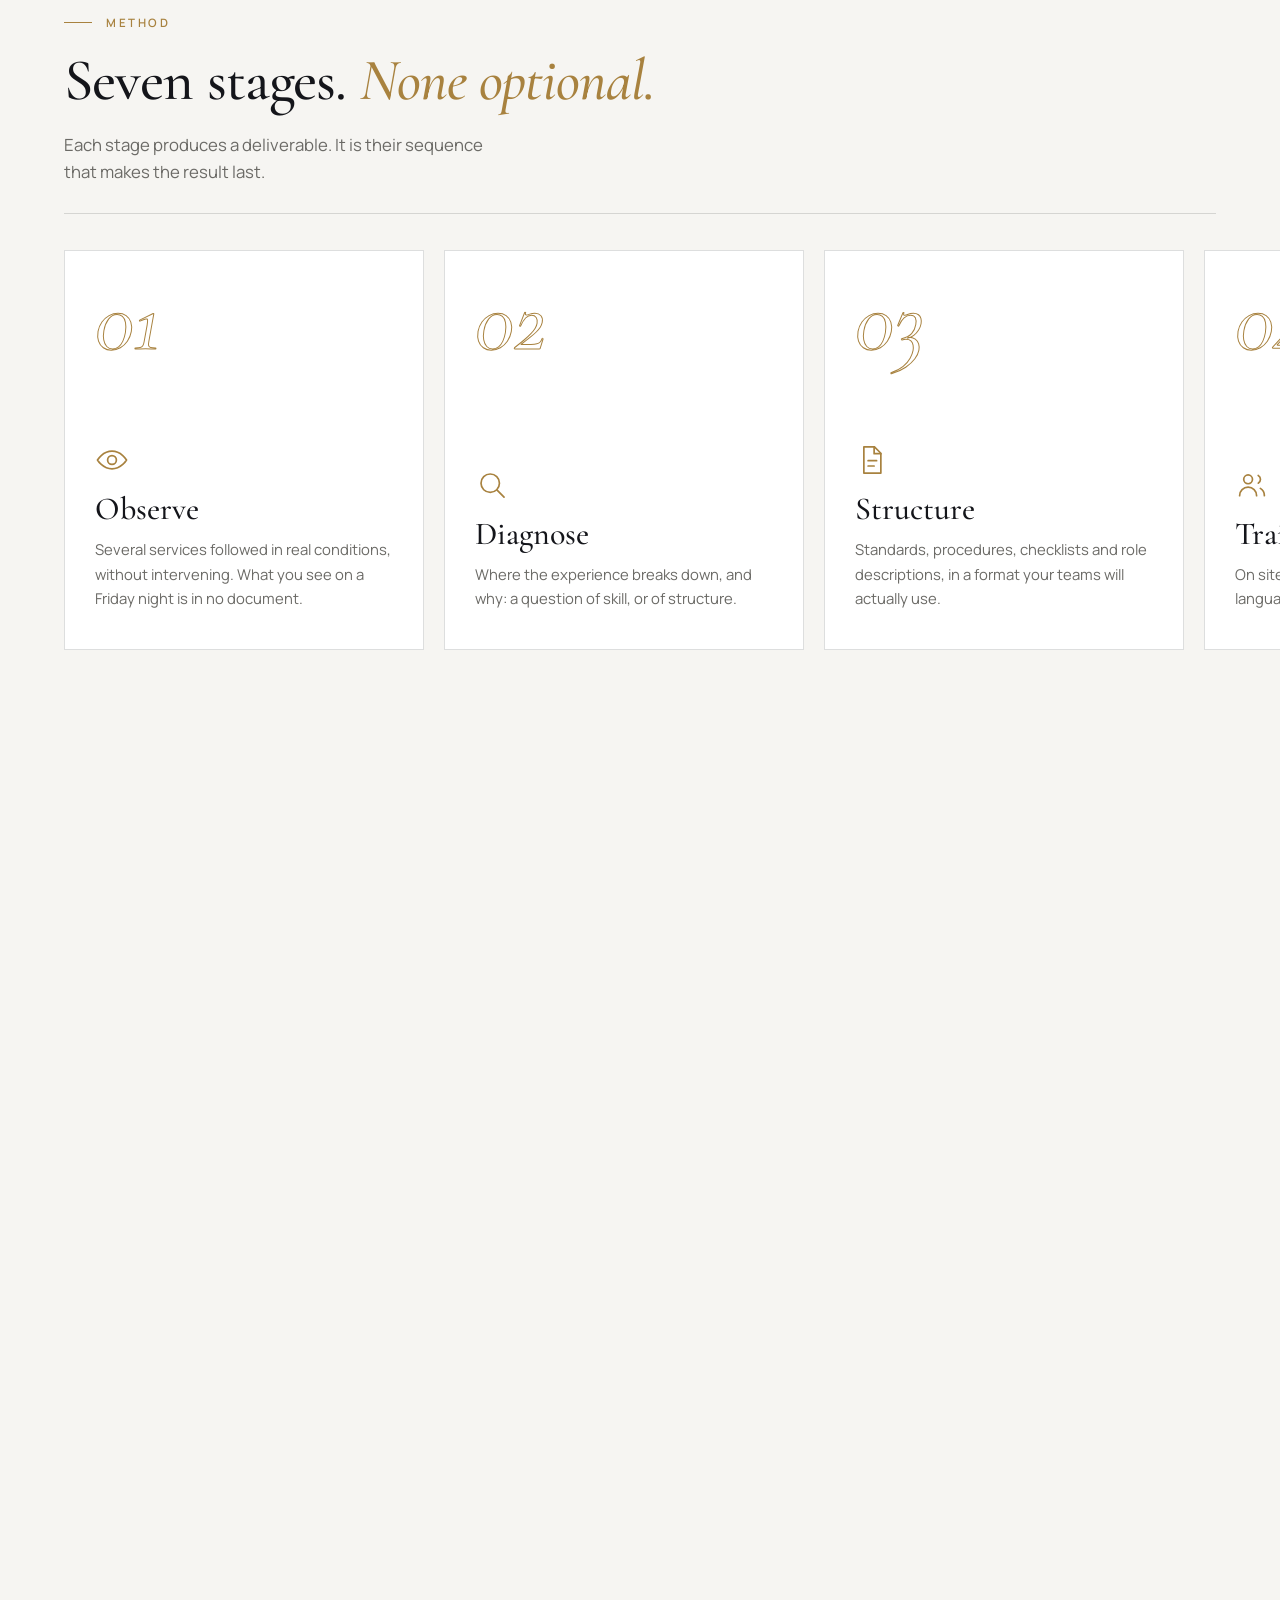
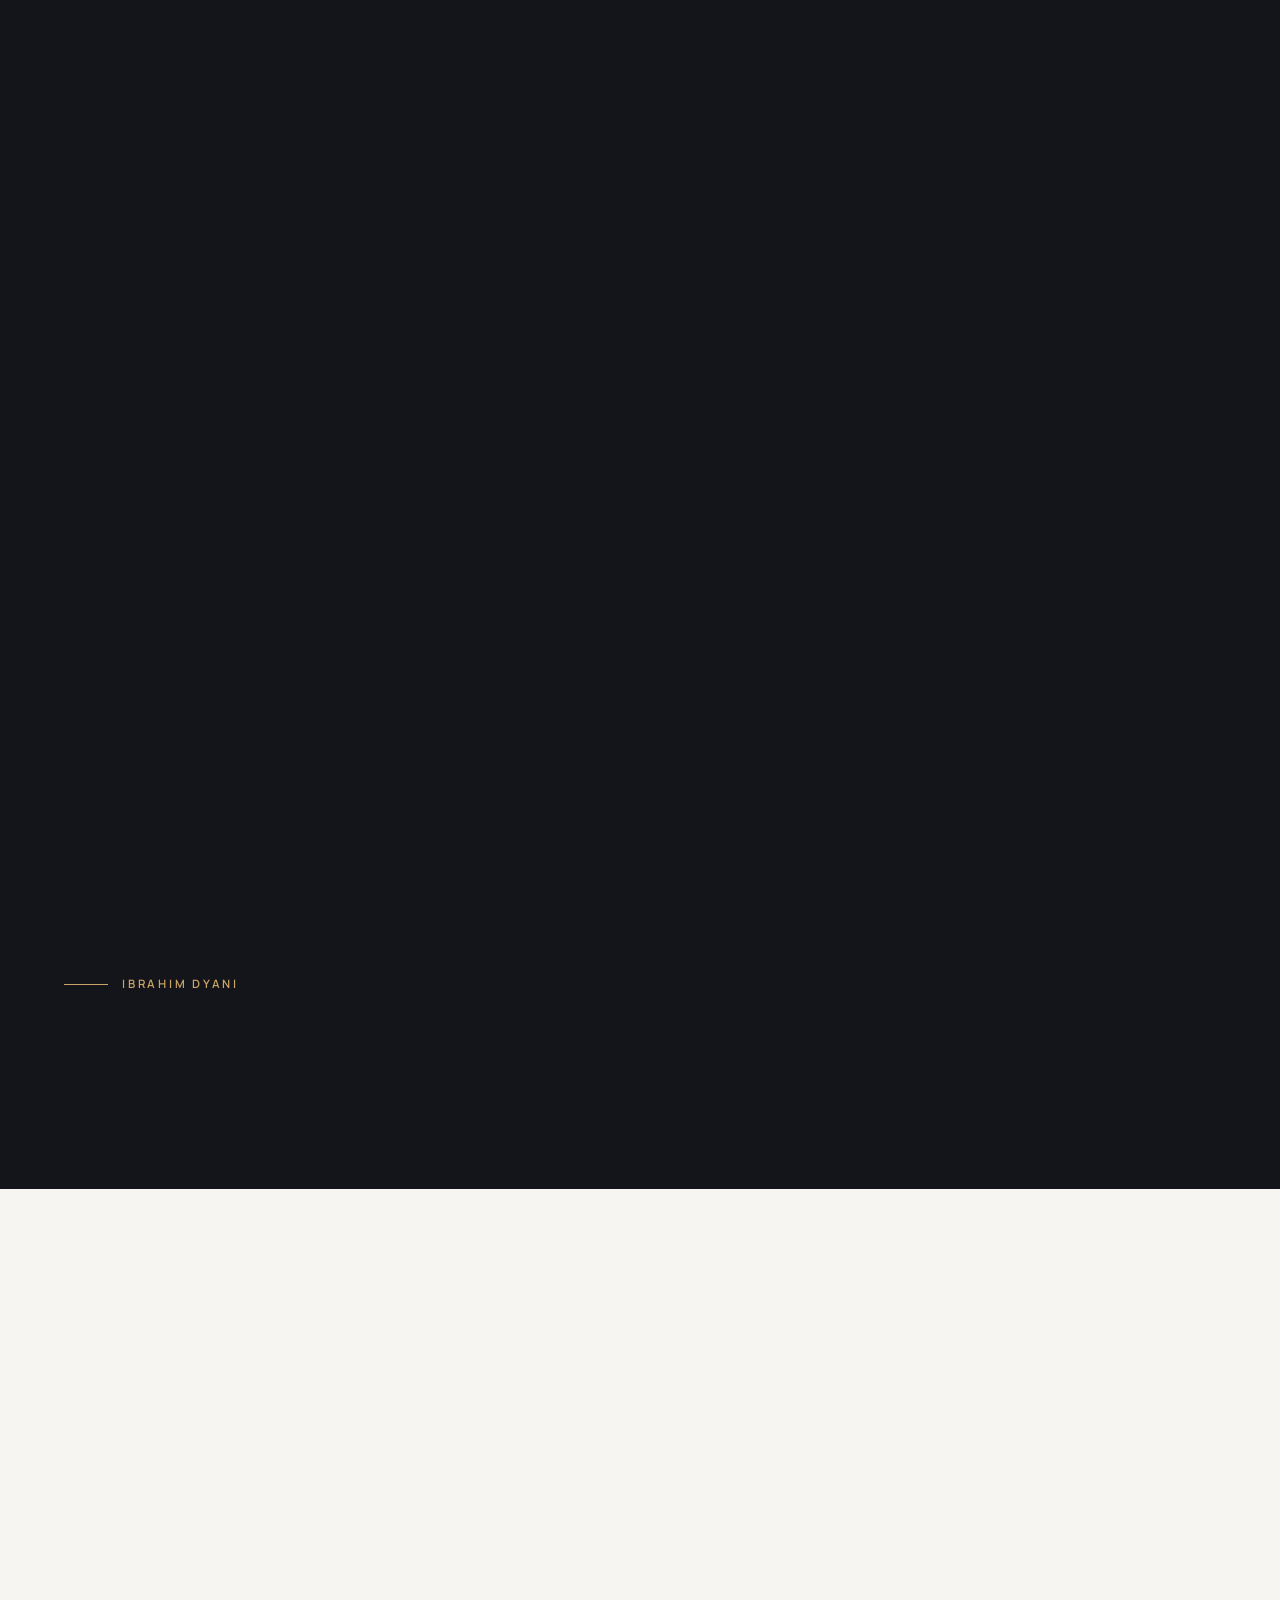
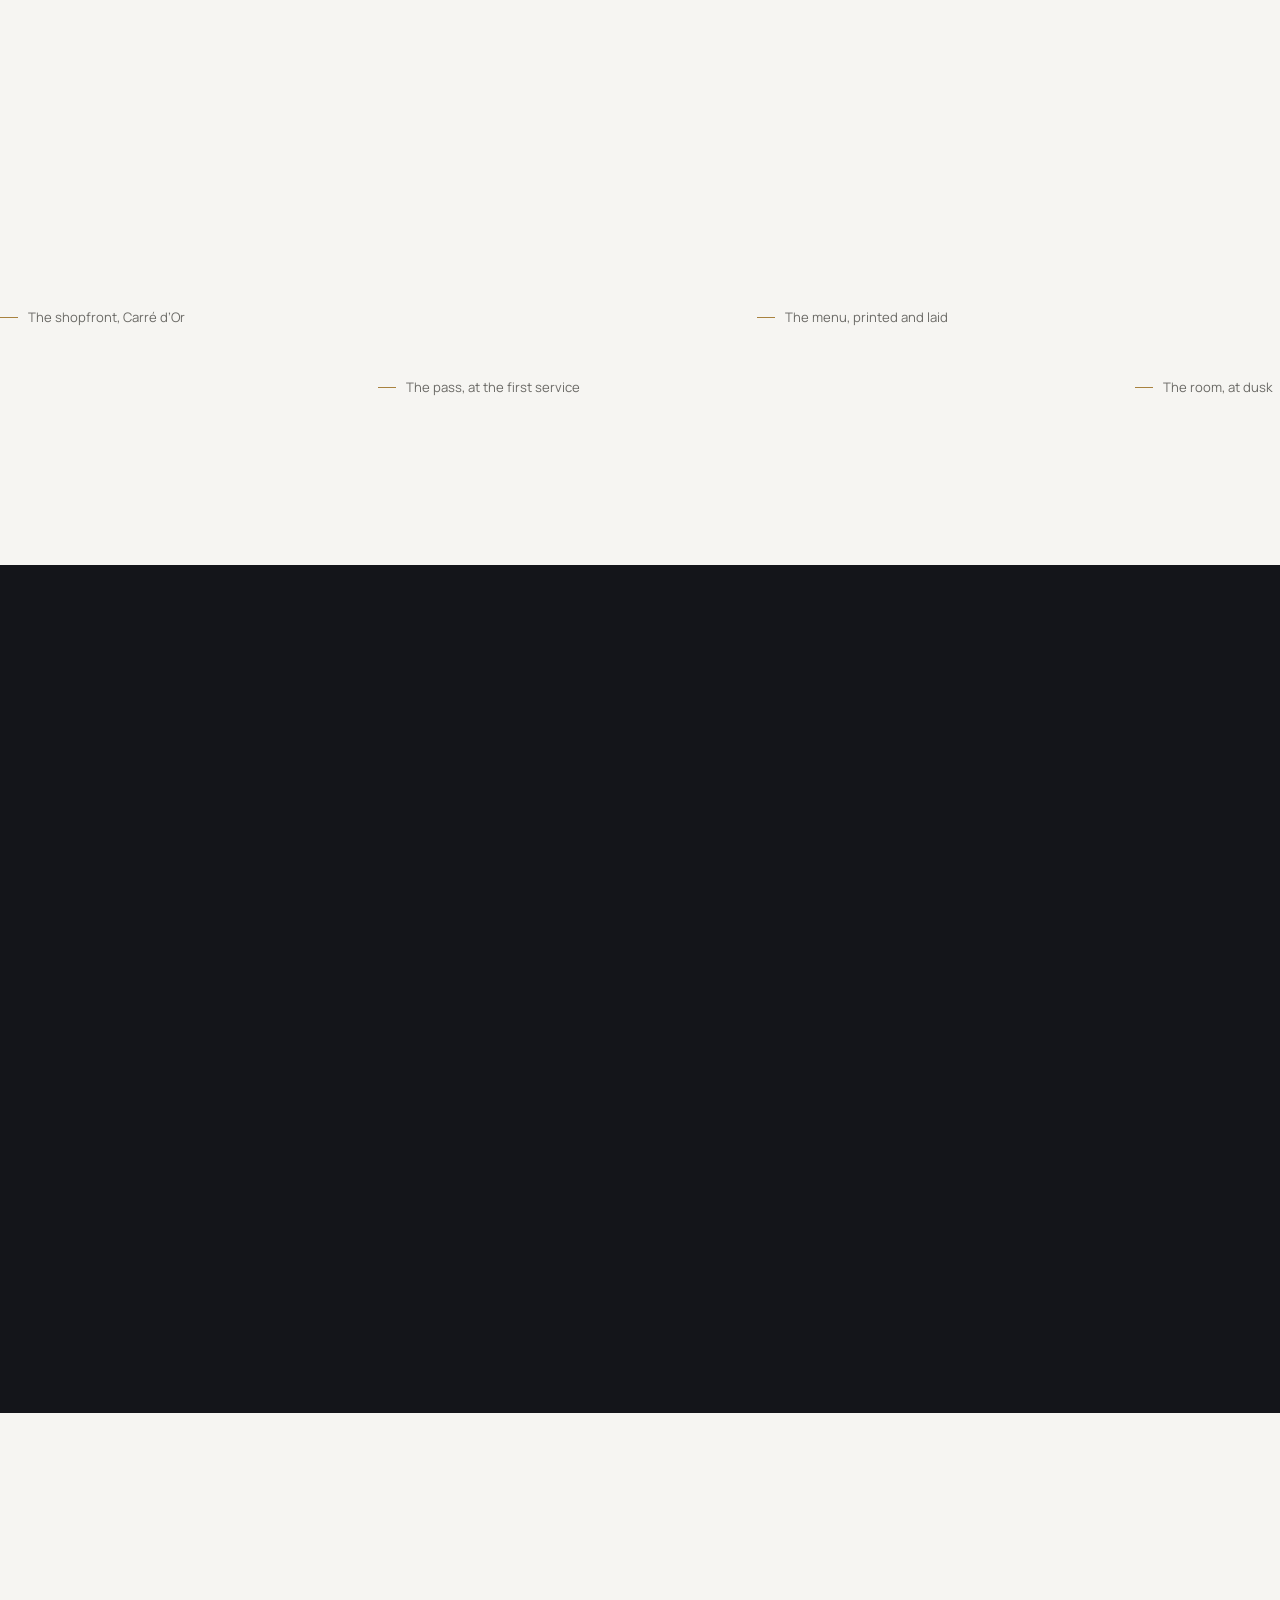
==== commit acc18ad5: "Pour qui : la ligne de liaison passe derrière les icônes Co-Authored-By: Claude Sonnet 5.5 <noreply@" ====
--- a/en/index.html
+++ b/en/index.html
@@ -35,7 +35,7 @@
 <link rel="preload" as="image" href="../assets/img/hero-dressage.webp" type="image/webp" fetchpriority="high">
 <link rel="preload" as="font" type="font/woff2" crossorigin href="../fonts/cormorant-garamond-latin-500-normal.woff2">
 <link rel="preload" as="font" type="font/woff2" crossorigin href="../fonts/manrope-latin-400-normal.woff2">
-<link rel="stylesheet" href="../v2.css?v=20261008">
+<link rel="stylesheet" href="../v2.css?v=20261008b">
 <script type="application/ld+json">
 {"@context":"https://schema.org","@type":"ProfessionalService","name":"Dyani Hospitality","description":"Team training, service standards and operational structure for hotels and restaurants in Morocco.","url":"https://dyanihospitality.com/en/","image":"https://dyanihospitality.com/assets/img/og-image.jpg","areaServed":{"@type":"Country","name":"Morocco"},"address":{"@type":"PostalAddress","addressLocality":"Tangier","addressCountry":"MA"},"availableLanguage":["fr","ar"],"founder":{"@type":"Person","name":"Ibrahim Dyani","jobTitle":"Maître d’Hôtel, trainer and consultant in operational structure"}}
 </script>
--- a/v2.css
+++ b/v2.css
@@ -468,11 +468,11 @@
 /* =========================================================
    POUR QUI
    ========================================================= */
-.chain{display:grid;grid-template-columns:repeat(6,1fr);position:relative}
-.chain::before{content:"";position:absolute;left:8%;right:8%;top:32px;height:1px;background:var(--line)}
-.chain::after{content:"";position:absolute;left:8%;right:8%;top:32px;height:1px;background:var(--brass);transform:scaleX(0);transform-origin:left;transition:transform 2s var(--ease)}
+.chain{display:grid;grid-template-columns:repeat(6,1fr);position:relative;isolation:isolate}
+.chain::before{content:"";position:absolute;z-index:0;left:calc(100% / 12);right:calc(100% / 12);top:32px;height:1px;background:var(--line)}
+.chain::after{content:"";position:absolute;z-index:0;left:calc(100% / 12);right:calc(100% / 12);top:32px;height:1px;background:var(--brass);transform:scaleX(0);transform-origin:left;transition:transform 2s var(--ease) .6s}
 .chain.is-in::after{transform:scaleX(1)}
-.chain li{position:relative;display:flex;flex-direction:column;align-items:center;text-align:center;padding:0 10px}
+.chain li{position:relative;z-index:1;display:flex;flex-direction:column;align-items:center;text-align:center;padding:0 10px}
 .chain__dot{width:64px;height:64px;border-radius:50%;background:var(--os);border:1px solid var(--line);display:grid;place-items:center;color:var(--brass);margin-bottom:22px;position:relative;z-index:1;transition:background .5s,color .5s,border-color .5s,transform .6s var(--ease)}
 .chain li:hover .chain__dot{background:var(--ink);color:var(--brass-l);border-color:var(--ink);transform:translateY(-4px)}
 .chain b{font:500 1.3rem/1.15 var(--serif);margin-bottom:8px}
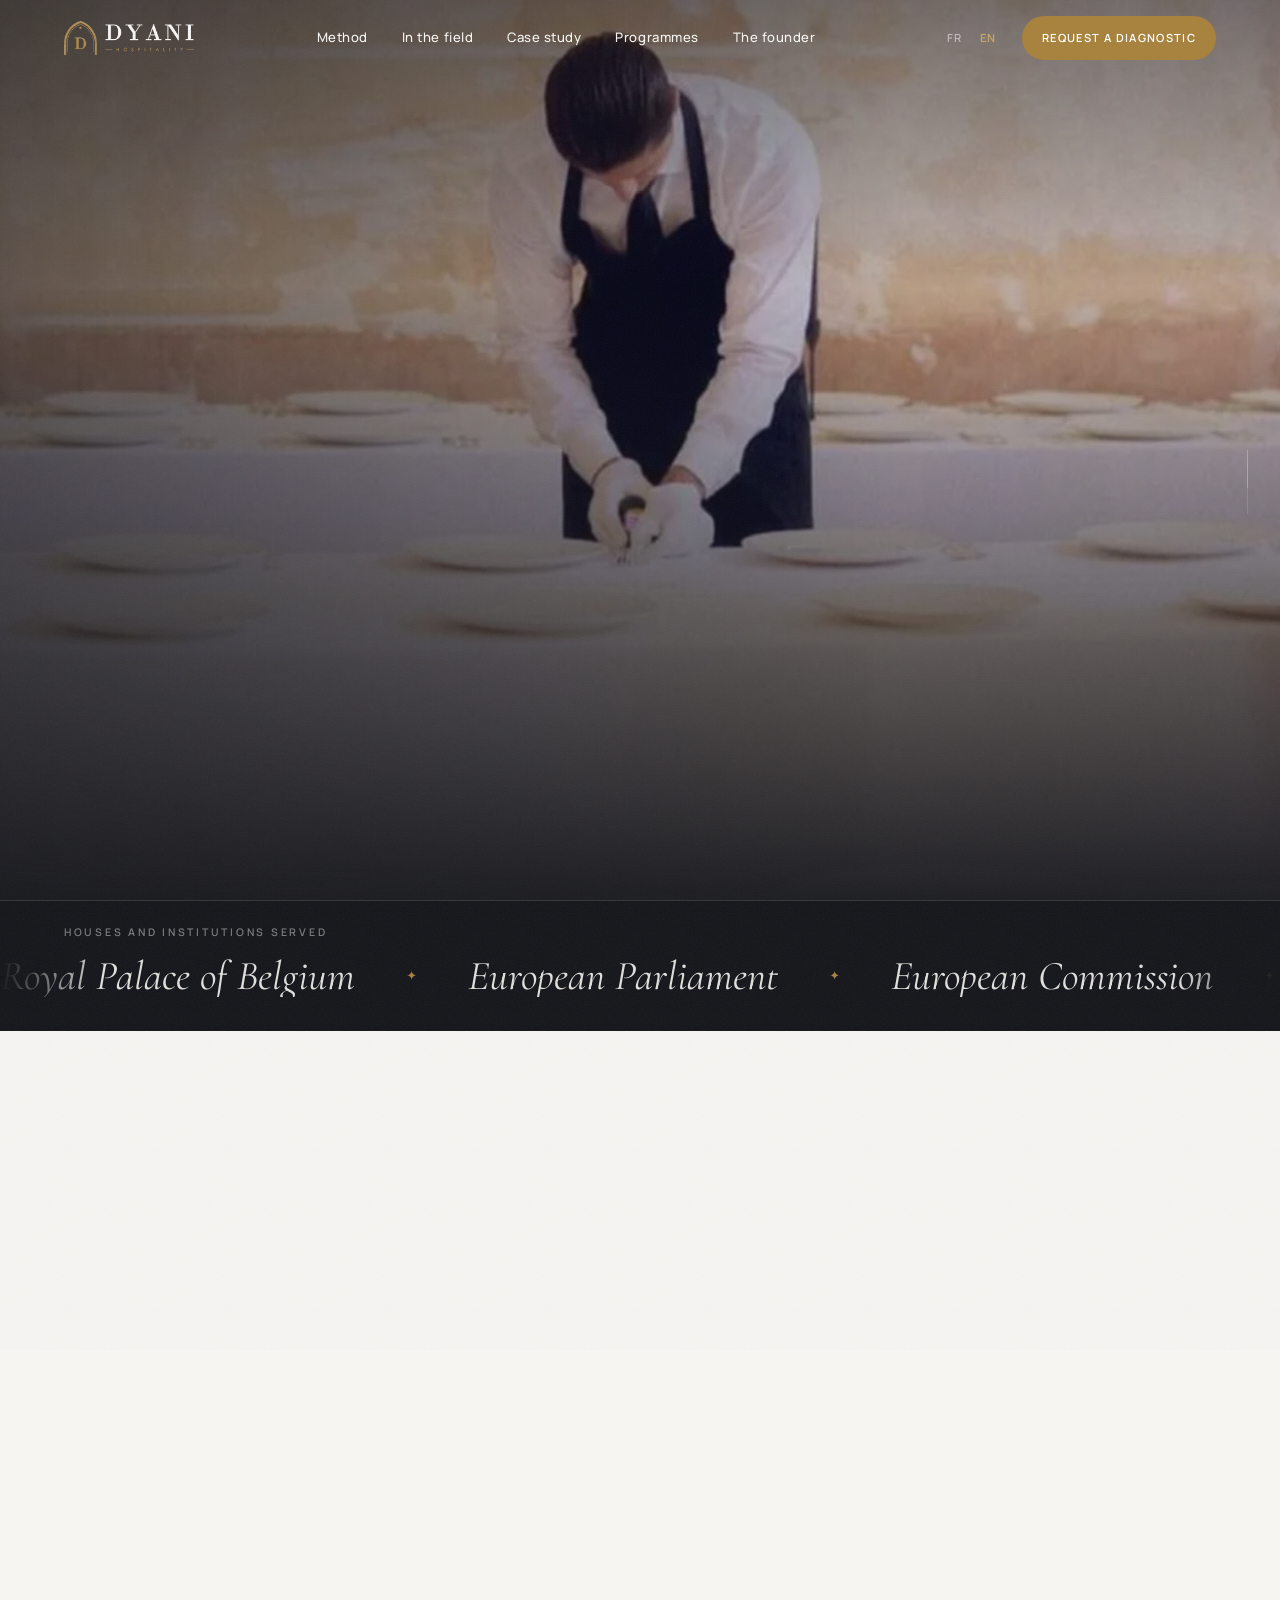
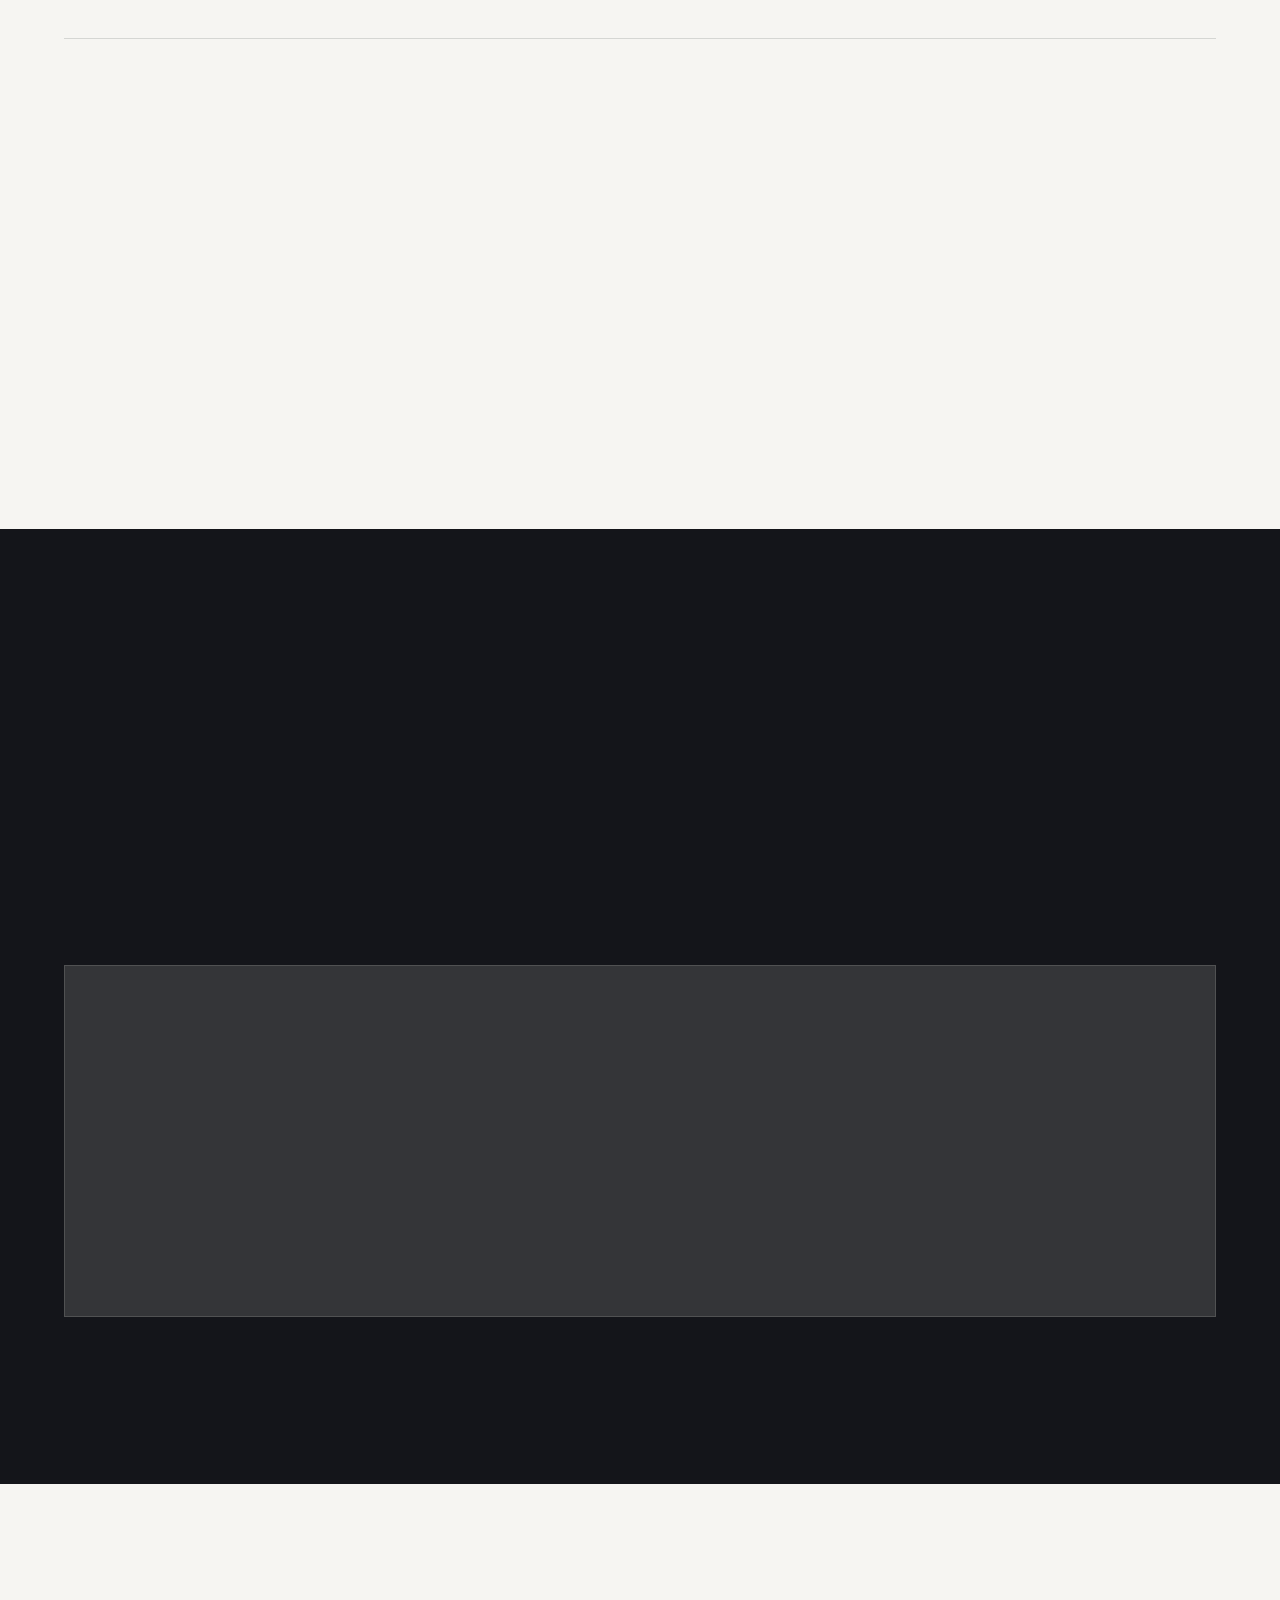
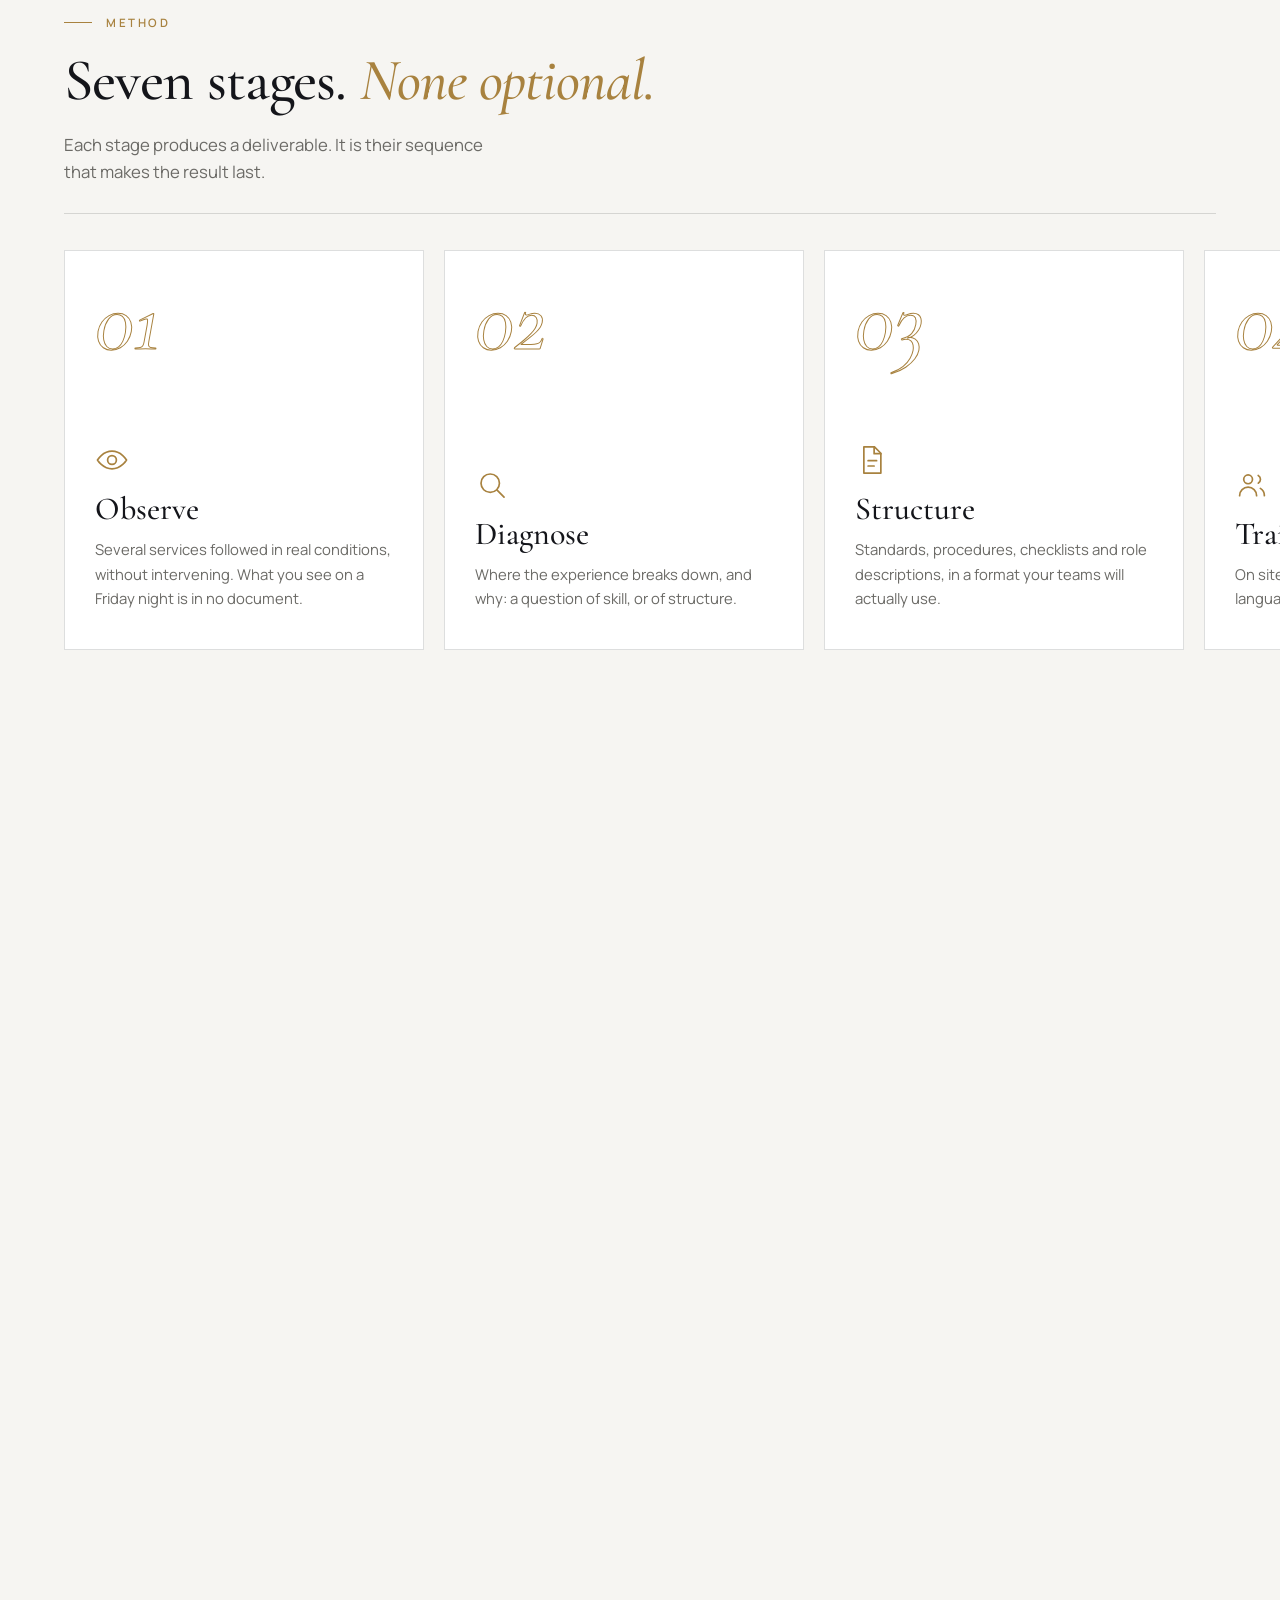
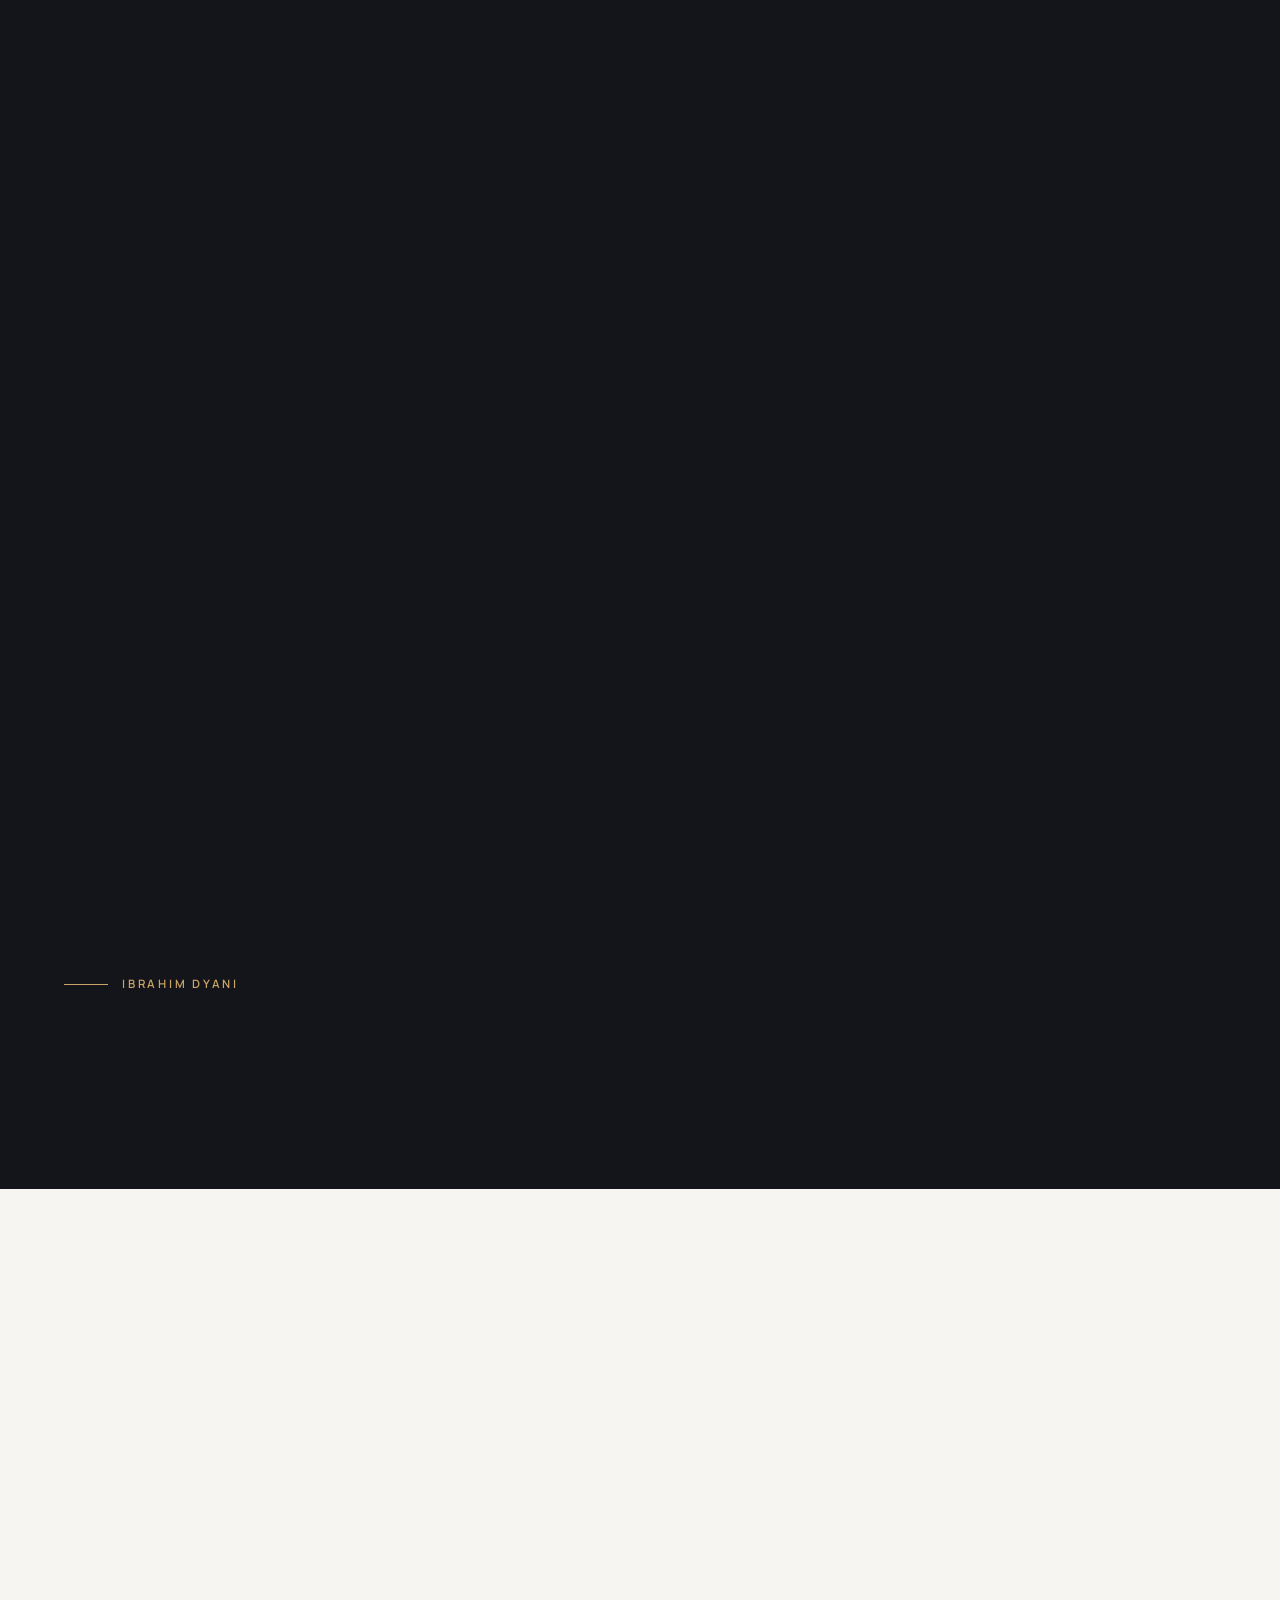
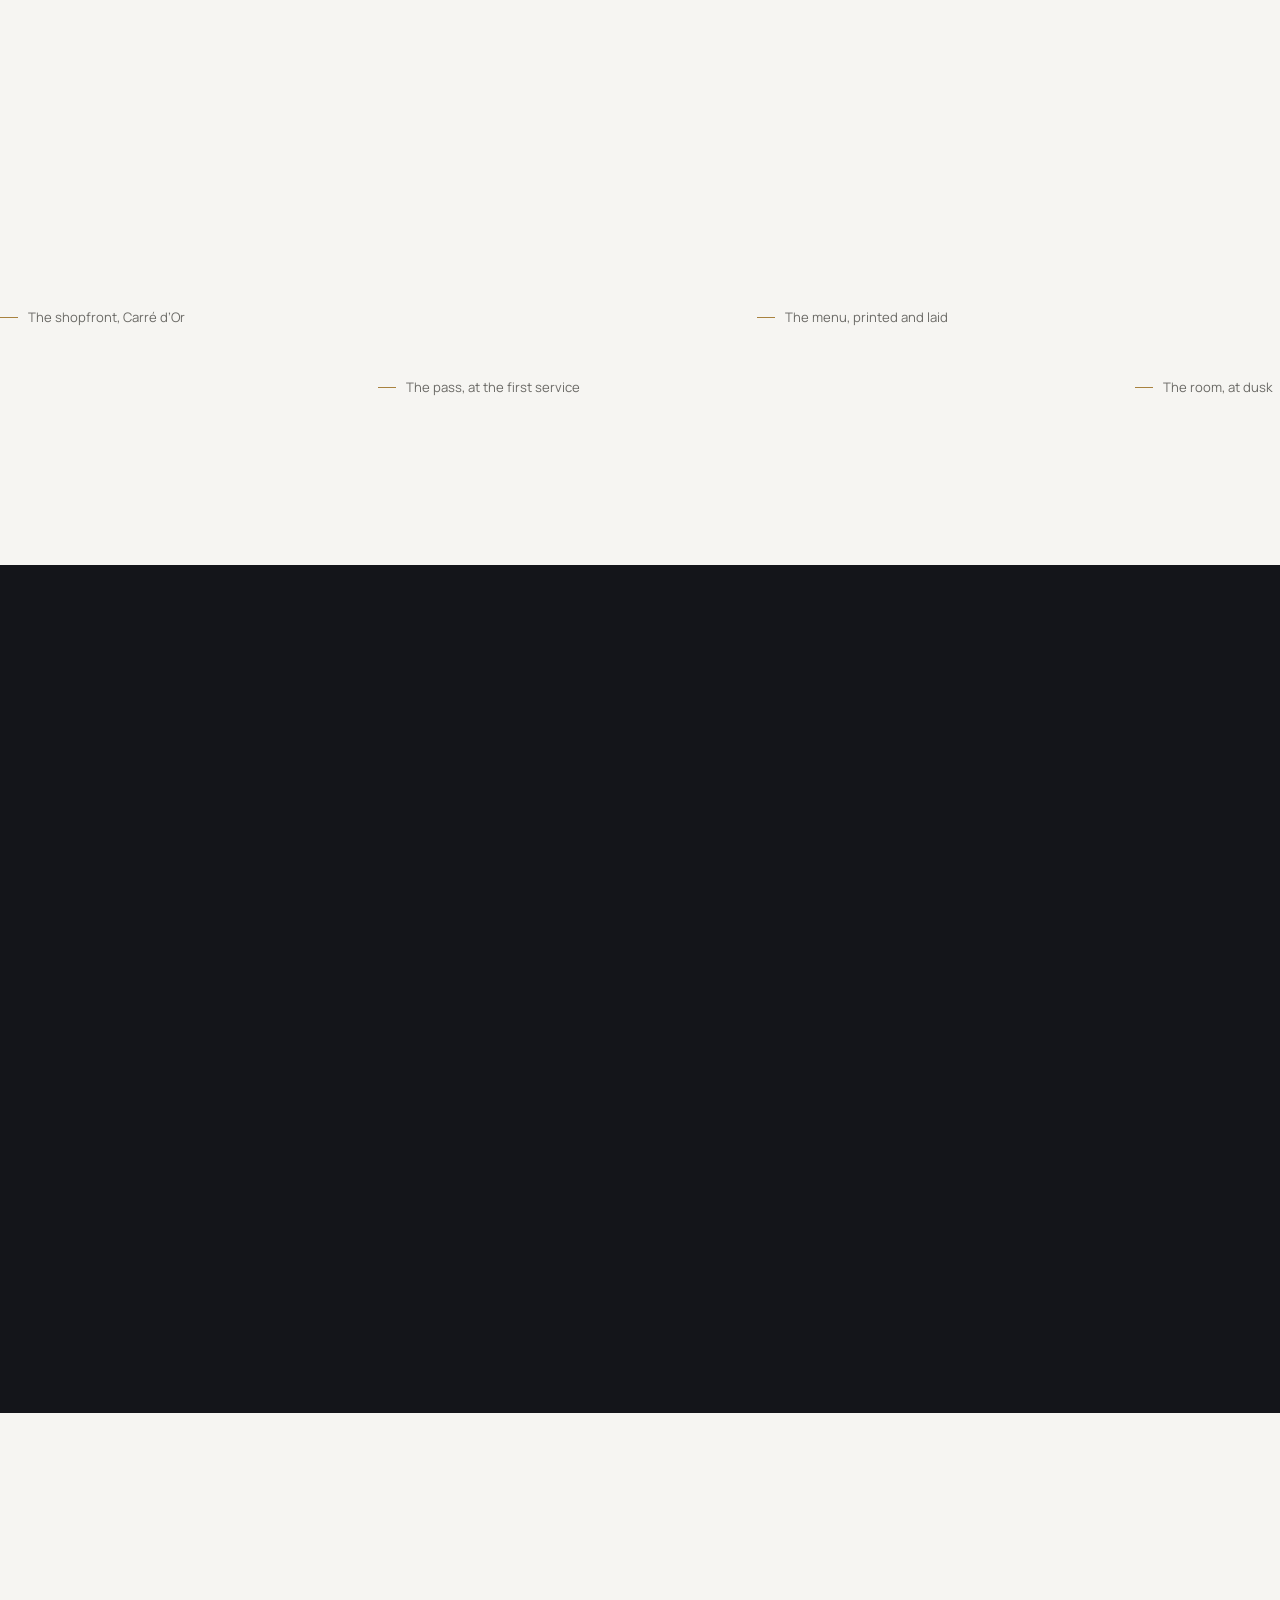
==== commit ba09a614: "Pour qui : les deux photos cerclées (hôtel, café) retirées Bloc .duo supprimé en FR et en EN, ses st" ====
--- a/en/index.html
+++ b/en/index.html
@@ -35,7 +35,7 @@
 <link rel="preload" as="image" href="../assets/img/hero-dressage.webp" type="image/webp" fetchpriority="high">
 <link rel="preload" as="font" type="font/woff2" crossorigin href="../fonts/cormorant-garamond-latin-500-normal.woff2">
 <link rel="preload" as="font" type="font/woff2" crossorigin href="../fonts/manrope-latin-400-normal.woff2">
-<link rel="stylesheet" href="../v2.css?v=20261008b">
+<link rel="stylesheet" href="../v2.css?v=20261026">
 <script type="application/ld+json">
 {"@context":"https://schema.org","@type":"ProfessionalService","name":"Dyani Hospitality","description":"Team training, service standards and operational structure for hotels and restaurants in Morocco.","url":"https://dyanihospitality.com/en/","image":"https://dyanihospitality.com/assets/img/og-image.jpg","areaServed":{"@type":"Country","name":"Morocco"},"address":{"@type":"PostalAddress","addressLocality":"Tangier","addressCountry":"MA"},"availableLanguage":["fr","ar"],"founder":{"@type":"Person","name":"Ibrahim Dyani","jobTitle":"Maître d’Hôtel, trainer and consultant in operational structure"}}
 </script>
@@ -518,33 +518,6 @@
       <li class="rv" data-d="5"><span class="chain__dot"><svg class="ic" viewBox="0 0 24 24" aria-hidden="true"><path d="M5 4.9h5.8l-1.5 4.4a1.4 1.4 0 0 1-2.8 0Z"/><path d="M7.9 9.9v5.4M6.1 16h3.6"/><path d="M13.2 4.9H19l-1.5 4.4a1.4 1.4 0 0 1-2.8 0Z"/><path d="M16.1 9.9v5.4M14.3 16h3.6"/></svg></span><b>Caterers and events</b><span>Banquets, weddings, receptions</span></li>
       <li class="rv" data-d="6"><span class="chain__dot"><svg class="ic" viewBox="0 0 24 24" aria-hidden="true"><path d="M2.5 20.75h19"/><path d="M4.15 20.75V11.1h4.4v9.65"/><path d="M8.55 20.75V6.55h6.6v14.2"/><path d="M15.15 20.75v-6.4h4.7v6.4"/></svg></span><b>Groups and chains</b><span>Standards across multiple sites</span></li>
     </ol>
-
-    <!-- =====================================================
-         TWO VENUES — the section was made of pictograms alone;
-         these two photographs give it substance. Circular frame,
-         like the profiles below: the ring becomes a motif of the
-         page rather than an accident.
-         ===================================================== -->
-    <ul class="duo">
-      <li class="duo__i rv" data-d="1">
-        <span class="duo__ring">
-          <span class="duo__ph reveal">
-            <picture><source srcset="../assets/img/etab-hotel.webp" type="image/webp"><img src="../assets/img/etab-hotel.jpg" alt="Brass reception bell on a hotel front desk" width="820" height="820" loading="lazy" decoding="async"></picture>
-          </span>
-        </span>
-        <span class="duo__t">Hotels and resorts</span>
-        <span class="duo__d">The first impression forms before the first word.</span>
-      </li>
-      <li class="duo__i rv" data-d="3">
-        <span class="duo__ring">
-          <span class="duo__ph reveal">
-            <picture><source srcset="../assets/img/etab-cafe.webp" type="image/webp"><img src="../assets/img/etab-cafe.jpg" alt="Helical staircase and armchairs in a contemporary lobby" width="820" height="820" loading="lazy" decoding="async"></picture>
-          </span>
-        </span>
-        <span class="duo__t">Cafés and concepts</span>
-        <span class="duo__d">Versatile teams — but never a versatile standard.</span>
-      </li>
-    </ul>
 
     <!-- =====================================================
          THE PROFILES — list on the left, portrait at the centre of
--- a/v2.css
+++ b/v2.css
@@ -488,27 +488,6 @@
   .chain span{align-self:start}
 }
 
-/* ---------- DEUX LIEUX — paire de photographies cerclées ----
-   Même cadre circulaire que les profils, en plus petit : le motif
-   se répond d'un bloc à l'autre au lieu d'apparaître une seule
-   fois. L'anneau est un simple trait, sans progression : rien ici
-   n'avance tout seul. */
-.duo{display:grid;grid-template-columns:1fr 1fr;gap:clamp(28px,5vw,72px);
-  margin-top:clamp(56px,7vw,96px);max-width:860px;margin-inline:auto}
-.duo__i{display:flex;flex-direction:column;align-items:center;text-align:center}
-.duo__ring{position:relative;display:block;width:min(100%,300px);aspect-ratio:1;border-radius:50%;
-  border:1px solid var(--line);padding:10px;margin-bottom:26px}
-.duo__ph{display:block;width:100%;height:100%;border-radius:50%;overflow:hidden;background:var(--lin)}
-.duo__ph img{width:100%;height:100%;object-fit:cover;transition:transform 1.6s var(--ease)}
-.duo__i:hover .duo__ring{border-color:var(--brass)}
-.duo__i:hover .duo__ph img{transform:scale(1.05)}
-.duo__t{font:500 clamp(1.3rem,2vw,1.7rem)/1.15 var(--serif);margin-bottom:10px}
-.duo__d{font-size:.9rem;color:var(--mute);max-width:30ch}
-@media (max-width:640px){
-  .duo{grid-template-columns:1fr;gap:44px}
-  .duo__ring{width:min(100%,240px)}
-}
-
 /* ---------- LES PROFILS — liste + portrait cerclé ----------
    La liste pilote un portrait circulaire entouré d'un anneau de
    progression. L'anneau se remplit puis passe au profil suivant ;
